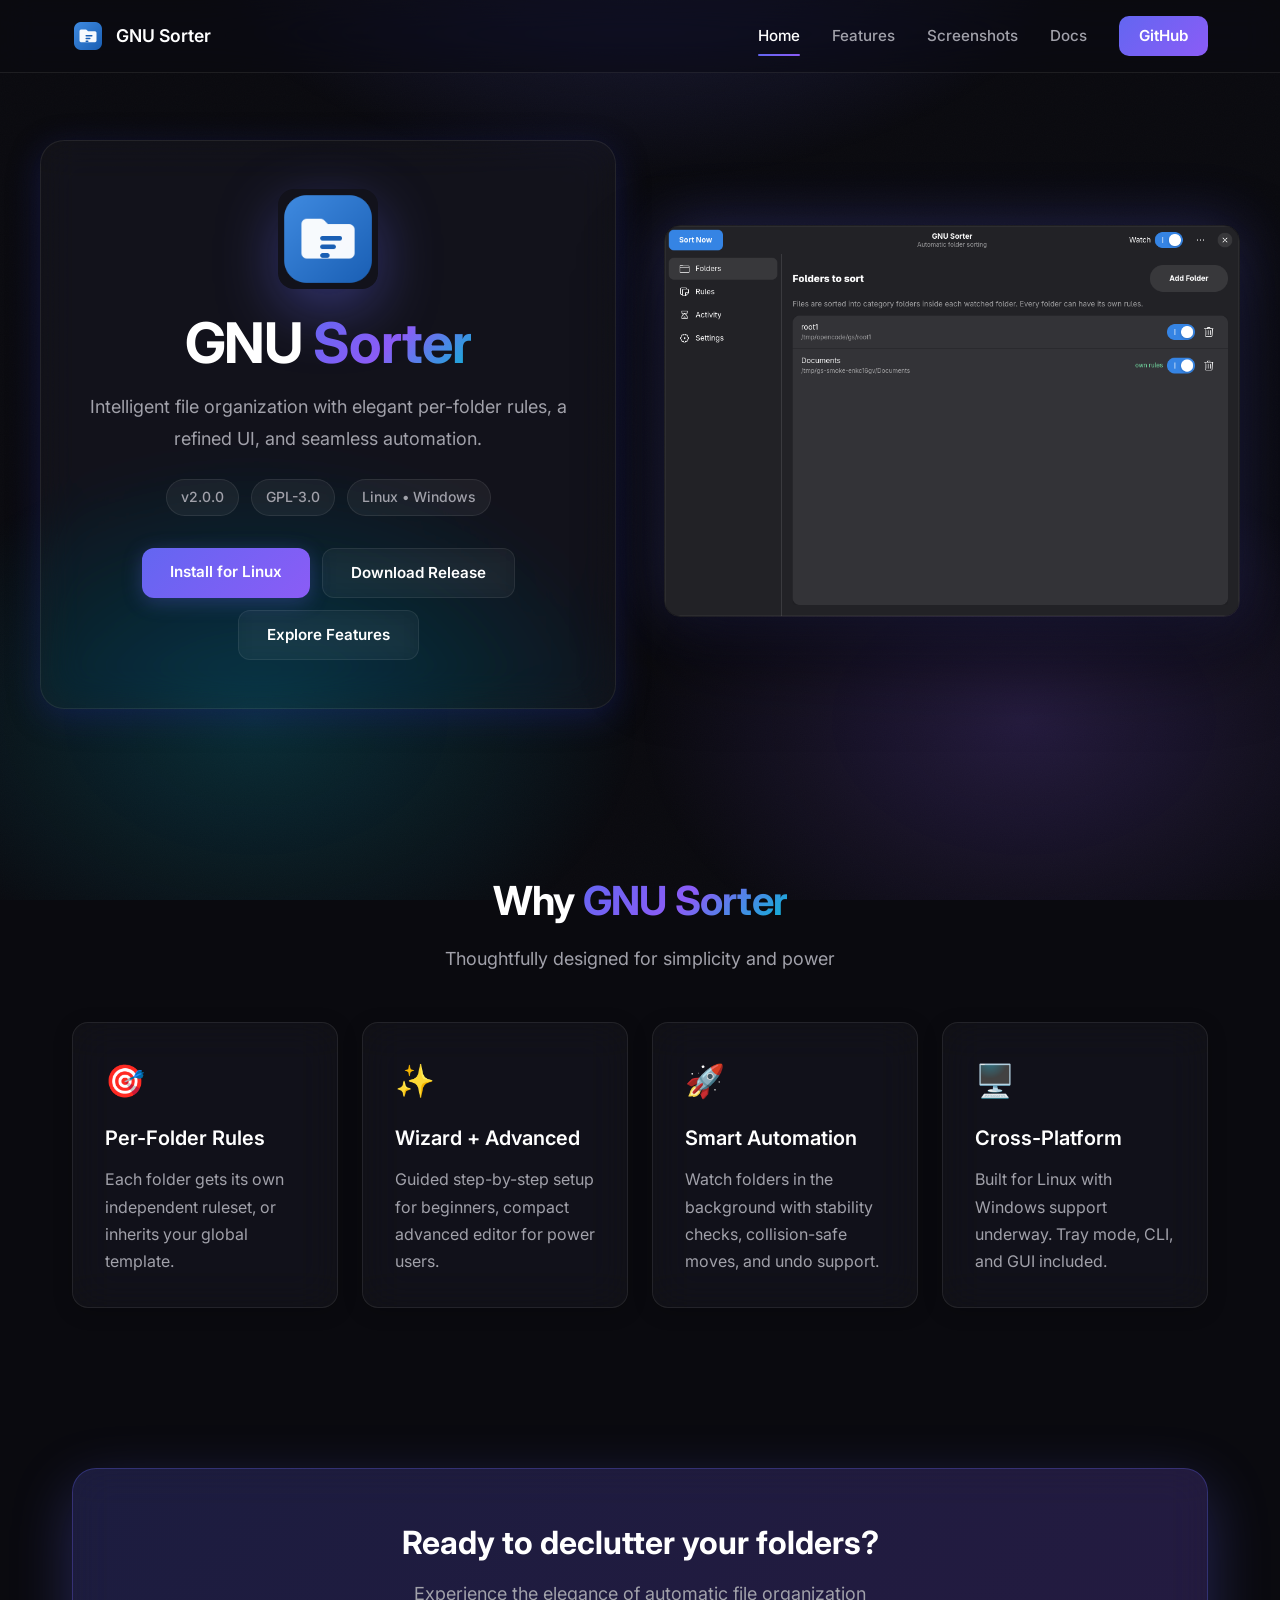
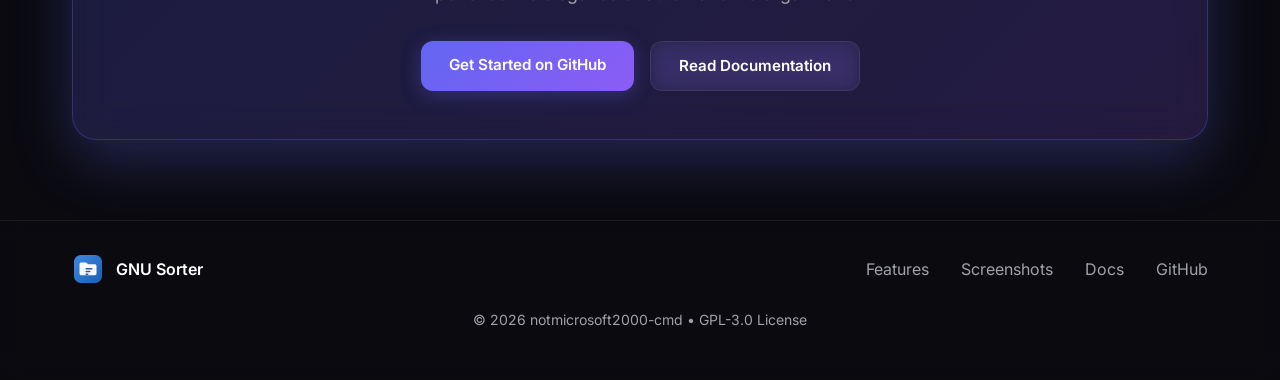
==== docs/index.html @ 7bf24e72 "Website: liquid glass multi-page redesign" ====
<!DOCTYPE html>
<html lang="en">
<head>
    <meta charset="UTF-8">
    <meta name="viewport" content="width=device-width, initial-scale=1.0">
    <title>GNU Sorter - Smart File Organization</title>
    <meta name="description" content="Automatically sort any folder with per-folder rules, wizard + advanced editor, presets, and cross-platform support.">
    <meta property="og:title" content="GNU Sorter v2.0">
    <meta property="og:description" content="Smart, elegant file organization for Linux and Windows.">
    <meta property="og:image" content="https://notmicrosoft2000-cmd.github.io/gnu-sorter/icon.png">
    <meta property="og:url" content="https://notmicrosoft2000-cmd.github.io/gnu-sorter/">
    <link rel="icon" href="favicon.ico">
    <link rel="preconnect" href="https://fonts.googleapis.com">
    <link rel="preconnect" href="https://fonts.gstatic.com" crossorigin>
    <link href="https://fonts.googleapis.com/css2?family=Inter:wght@300;400;500;600;700&display=swap" rel="stylesheet">
    <link rel="stylesheet" href="style.css">
</head>
<body>
    <div class="bg-gradient"></div>
    <div class="bg-noise"></div>
    
    <nav class="nav">
        <div class="nav-container">
            <a href="index.html" class="nav-logo">
                <img src="icon.png" alt="GNU Sorter" class="nav-logo-img">
                <span class="nav-logo-text">GNU Sorter</span>
            </a>
            <div class="nav-links">
                <a href="index.html" class="nav-link active">Home</a>
                <a href="features.html" class="nav-link">Features</a>
                <a href="screenshots.html" class="nav-link">Screenshots</a>
                <a href="docs.html" class="nav-link">Docs</a>
                <a href="https://github.com/notmicrosoft2000-cmd/gnu-sorter" class="nav-link nav-cta">GitHub</a>
            </div>
        </div>
    </nav>

    <header class="hero">
        <div class="hero-container">
            <div class="hero-glass">
                <img src="icon.png" alt="GNU Sorter Logo" class="hero-logo">
                <h1 class="hero-title">GNU <span class="gradient-text">Sorter</span></h1>
                <p class="hero-subtitle">Intelligent file organization with elegant per-folder rules, a refined UI, and seamless automation.</p>
                <div class="hero-badges">
                    <span class="badge">v2.0.0</span>
                    <span class="badge">GPL-3.0</span>
                    <span class="badge">Linux • Windows</span>
                </div>
                <div class="hero-cta">
                    <a href="https://github.com/notmicrosoft2000-cmd/gnu-sorter#installation-user-local" class="btn btn-primary">Install for Linux</a>
                    <a href="https://github.com/notmicrosoft2000-cmd/gnu-sorter/releases/tag/v2.0.0" class="btn btn-ghost">Download Release</a>
                    <a href="features.html" class="btn btn-ghost">Explore Features</a>
                </div>
            </div>
            <div class="hero-showcase">
                <img src="images/1-folders.png" alt="GNU Sorter Interface" class="showcase-img">
            </div>
        </div>
    </header>

    <section class="features-preview">
        <div class="container">
            <h2 class="section-title">Why <span class="gradient-text">GNU Sorter</span></h2>
            <p class="section-subtitle">Thoughtfully designed for simplicity and power</p>
            <div class="features-grid">
                <div class="feature-card glass-card">
                    <div class="feature-icon">🎯</div>
                    <h3>Per-Folder Rules</h3>
                    <p>Each folder gets its own independent ruleset, or inherits your global template.</p>
                </div>
                <div class="feature-card glass-card">
                    <div class="feature-icon">✨</div>
                    <h3>Wizard + Advanced</h3>
                    <p>Guided step-by-step setup for beginners, compact advanced editor for power users.</p>
                </div>
                <div class="feature-card glass-card">
                    <div class="feature-icon">🚀</div>
                    <h3>Smart Automation</h3>
                    <p>Watch folders in the background with stability checks, collision-safe moves, and undo support.</p>
                </div>
                <div class="feature-card glass-card">
                    <div class="feature-icon">🖥️</div>
                    <h3>Cross-Platform</h3>
                    <p>Built for Linux with Windows support underway. Tray mode, CLI, and GUI included.</p>
                </div>
            </div>
        </div>
    </section>

    <section class="cta-section">
        <div class="container">
            <div class="cta-glass">
                <h2>Ready to declutter your folders?</h2>
                <p>Experience the elegance of automatic file organization</p>
                <div class="cta-buttons">
                    <a href="https://github.com/notmicrosoft2000-cmd/gnu-sorter" class="btn btn-primary">Get Started on GitHub</a>
                    <a href="docs.html" class="btn btn-ghost">Read Documentation</a>
                </div>
            </div>
        </div>
    </section>

    <footer class="footer">
        <div class="container">
            <div class="footer-content">
                <div class="footer-brand">
                    <img src="icon.png" alt="GNU Sorter" class="footer-logo">
                    <span>GNU Sorter</span>
                </div>
                <div class="footer-links">
                    <a href="features.html">Features</a>
                    <a href="screenshots.html">Screenshots</a>
                    <a href="docs.html">Docs</a>
                    <a href="https://github.com/notmicrosoft2000-cmd/gnu-sorter">GitHub</a>
                </div>
            </div>
            <div class="footer-bottom">
                <p>© 2026 notmicrosoft2000-cmd • GPL-3.0 License</p>
            </div>
        </div>
    </footer>

    <script src="script.js"></script>
</body>
</html>
---- docs/style.css ----
* {
    margin: 0;
    padding: 0;
    box-sizing: border-box;
}

:root {
    --bg-primary: #0a0a0f;
    --bg-secondary: #111116;
    --glass-bg: rgba(255, 255, 255, 0.03);
    --glass-border: rgba(255, 255, 255, 0.08);
    --glass-shadow: 0 8px 32px 0 rgba(31, 38, 135, 0.37);
    --text-primary: #ffffff;
    --text-secondary: #a1a1aa;
    --accent-primary: #6366f1;
    --accent-secondary: #8b5cf6;
    --accent-tertiary: #06b6d4;
}

html {
    scroll-behavior: smooth;
}

body {
    font-family: 'Inter', -apple-system, BlinkMacSystemFont, 'Segoe UI', 'Roboto', 'Oxygen',
        'Ubuntu', 'Cantarell', 'Fira Sans', 'Droid Sans', 'Helvetica Neue',
        sans-serif;
    background: var(--bg-primary);
    color: var(--text-primary);
    line-height: 1.6;
    overflow-x: hidden;
    position: relative;
    min-height: 100vh;
}

.bg-gradient {
    position: fixed;
    top: 0;
    left: 0;
    width: 100%;
    height: 100%;
    background: radial-gradient(ellipse 80% 80% at 50% -20%, rgba(99, 102, 241, 0.3) 0%, transparent 50%),
                radial-gradient(ellipse 60% 60% at 80% 80%, rgba(139, 92, 246, 0.2) 0%, transparent 50%),
                radial-gradient(ellipse 60% 60% at 20% 80%, rgba(6, 182, 212, 0.2) 0%, transparent 50%);
    pointer-events: none;
    z-index: 0;
}

.bg-noise {
    position: fixed;
    top: 0;
    left: 0;
    width: 100%;
    height: 100%;
    background-image: url("data:image/svg+xml,%3Csvg xmlns='http://www.w3.org/2000/svg' width='100' height='100'%3E%3Cfilter id='noise'%3E%3CfeTurbulence type='fractalNoise' baseFrequency='0.9' numOctaves='4'/%3E%3C/filter%3E%3Crect width='100' height='100' filter='url(%23noise)' opacity='0.02'/%3E%3C/svg%3E");
    pointer-events: none;
    z-index: 1;
}

.nav {
    position: fixed;
    top: 0;
    width: 100%;
    z-index: 100;
    backdrop-filter: blur(20px) saturate(180%);
    -webkit-backdrop-filter: blur(20px) saturate(180%);
    background: rgba(10, 10, 15, 0.6);
    border-bottom: 1px solid var(--glass-border);
    transition: all 0.3s ease;
}

.nav.scrolled {
    background: rgba(10, 10, 15, 0.8);
    box-shadow: 0 4px 20px rgba(0, 0, 0, 0.3);
}

.nav-container {
    max-width: 1200px;
    margin: 0 auto;
    padding: 1rem 2rem;
    display: flex;
    justify-content: space-between;
    align-items: center;
}

.nav-logo {
    display: flex;
    align-items: center;
    gap: 0.75rem;
    text-decoration: none;
    color: var(--text-primary);
    font-weight: 600;
    font-size: 1.1rem;
    transition: all 0.3s ease;
}

.nav-logo:hover {
    transform: scale(1.05);
}

.nav-logo-img {
    width: 32px;
    height: 32px;
    border-radius: 8px;
}

.nav-links {
    display: flex;
    gap: 2rem;
    align-items: center;
}

.nav-link {
    color: var(--text-secondary);
    text-decoration: none;
    font-weight: 500;
    font-size: 0.95rem;
    transition: all 0.3s ease;
    position: relative;
}

.nav-link:hover {
    color: var(--text-primary);
}

.nav-link.active {
    color: var(--text-primary);
}

.nav-link.active::after {
    content: '';
    position: absolute;
    bottom: -8px;
    left: 0;
    width: 100%;
    height: 2px;
    background: linear-gradient(90deg, var(--accent-primary), var(--accent-secondary));
    border-radius: 2px;
}

.nav-cta {
    background: linear-gradient(135deg, var(--accent-primary), var(--accent-secondary));
    color: white !important;
    padding: 0.5rem 1.25rem;
    border-radius: 10px;
    font-weight: 600;
}

.nav-cta::after {
    display: none;
}

.hero {
    padding: 140px 2rem 80px;
    position: relative;
    z-index: 2;
}

.hero-container {
    max-width: 1200px;
    margin: 0 auto;
    display: grid;
    grid-template-columns: 1fr 1fr;
    gap: 3rem;
    align-items: center;
}

.hero-glass {
    backdrop-filter: blur(20px) saturate(180%);
    -webkit-backdrop-filter: blur(20px) saturate(180%);
    background: var(--glass-bg);
    border: 1px solid var(--glass-border);
    border-radius: 24px;
    padding: 3rem;
    box-shadow: var(--glass-shadow);
    text-align: center;
}

.hero-logo {
    width: 100px;
    height: 100px;
    margin: 0 auto 1.5rem;
    display: block;
    border-radius: 16px;
    box-shadow: 0 20px 60px rgba(99, 102, 241, 0.4);
}

.hero-title {
    font-size: 3.5rem;
    font-weight: 700;
    margin-bottom: 1rem;
    letter-spacing: -0.02em;
    line-height: 1.1;
}

.gradient-text {
    background: linear-gradient(135deg, var(--accent-primary), var(--accent-secondary), var(--accent-tertiary));
    -webkit-background-clip: text;
    -webkit-text-fill-color: transparent;
    background-clip: text;
}

.hero-subtitle {
    font-size: 1.125rem;
    color: var(--text-secondary);
    margin-bottom: 1.5rem;
    line-height: 1.8;
}

.hero-badges {
    display: flex;
    gap: 0.75rem;
    justify-content: center;
    flex-wrap: wrap;
    margin-bottom: 2rem;
}

.badge {
    background: rgba(255, 255, 255, 0.05);
    border: 1px solid var(--glass-border);
    color: var(--text-secondary);
    padding: 0.375rem 0.875rem;
    border-radius: 999px;
    font-size: 0.875rem;
    font-weight: 500;
}

.hero-cta {
    display: flex;
    gap: 0.75rem;
    justify-content: center;
    flex-wrap: wrap;
}

.btn {
    padding: 0.75rem 1.75rem;
    border-radius: 12px;
    text-decoration: none;
    font-weight: 600;
    font-size: 0.95rem;
    transition: all 0.3s ease;
    border: none;
    cursor: pointer;
    display: inline-block;
}

.btn-primary {
    background: linear-gradient(135deg, var(--accent-primary), var(--accent-secondary));
    color: white;
    box-shadow: 0 4px 20px rgba(99, 102, 241, 0.3);
}

.btn-primary:hover {
    transform: translateY(-2px);
    box-shadow: 0 6px 30px rgba(99, 102, 241, 0.4);
}

.btn-ghost {
    background: rgba(255, 255, 255, 0.03);
    color: var(--text-primary);
    border: 1px solid var(--glass-border);
    backdrop-filter: blur(10px);
}

.btn-ghost:hover {
    background: rgba(255, 255, 255, 0.05);
    transform: translateY(-2px);
}

.hero-showcase {
    position: relative;
}

.showcase-img {
    width: 100%;
    border-radius: 16px;
    box-shadow: 0 40px 80px rgba(0, 0, 0, 0.5),
                0 0 60px rgba(99, 102, 241, 0.3);
    border: 1px solid var(--glass-border);
}

.container {
    max-width: 1200px;
    margin: 0 auto;
    padding: 0 2rem;
}

.features-preview {
    padding: 80px 0;
    position: relative;
    z-index: 2;
}

.section-title {
    font-size: 2.5rem;
    font-weight: 700;
    text-align: center;
    margin-bottom: 0.75rem;
    letter-spacing: -0.02em;
}

.section-subtitle {
    font-size: 1.125rem;
    color: var(--text-secondary);
    text-align: center;
    margin-bottom: 3rem;
}

.features-grid {
    display: grid;
    grid-template-columns: repeat(auto-fit, minmax(250px, 1fr));
    gap: 1.5rem;
}

.glass-card {
    backdrop-filter: blur(20px) saturate(180%);
    -webkit-backdrop-filter: blur(20px) saturate(180%);
    background: var(--glass-bg);
    border: 1px solid var(--glass-border);
    border-radius: 16px;
    padding: 2rem;
    transition: all 0.3s ease;
    box-shadow: 0 4px 20px rgba(0, 0, 0, 0.2);
}

.glass-card:hover {
    transform: translateY(-4px);
    box-shadow: 0 8px 40px rgba(0, 0, 0, 0.3),
                0 0 30px rgba(99, 102, 241, 0.2);
    border-color: rgba(255, 255, 255, 0.15);
}

.feature-icon {
    font-size: 2rem;
    margin-bottom: 1rem;
}

.feature-card h3 {
    font-size: 1.25rem;
    font-weight: 600;
    margin-bottom: 0.75rem;
}

.feature-card p {
    color: var(--text-secondary);
    line-height: 1.7;
}

.cta-section {
    padding: 80px 0;
    position: relative;
    z-index: 2;
}

.cta-glass {
    backdrop-filter: blur(20px) saturate(180%);
    -webkit-backdrop-filter: blur(20px) saturate(180%);
    background: linear-gradient(135deg, rgba(99, 102, 241, 0.2), rgba(139, 92, 246, 0.2));
    border: 1px solid rgba(99, 102, 241, 0.3);
    border-radius: 24px;
    padding: 3rem;
    text-align: center;
    box-shadow: 0 20px 60px rgba(99, 102, 241, 0.3);
}

.cta-glass h2 {
    font-size: 2rem;
    font-weight: 700;
    margin-bottom: 0.75rem;
}

.cta-glass p {
    color: var(--text-secondary);
    font-size: 1.125rem;
    margin-bottom: 2rem;
}

.cta-buttons {
    display: flex;
    gap: 1rem;
    justify-content: center;
    flex-wrap: wrap;
}

.footer {
    padding: 2rem 0 3rem;
    border-top: 1px solid var(--glass-border);
    position: relative;
    z-index: 2;
    backdrop-filter: blur(10px);
}

.footer-content {
    display: flex;
    justify-content: space-between;
    align-items: center;
    margin-bottom: 1.5rem;
    flex-wrap: wrap;
    gap: 1rem;
}

.footer-brand {
    display: flex;
    align-items: center;
    gap: 0.75rem;
    font-weight: 600;
}

.footer-logo {
    width: 32px;
    height: 32px;
    border-radius: 8px;
}

.footer-links {
    display: flex;
    gap: 2rem;
    flex-wrap: wrap;
}

.footer-links a {
    color: var(--text-secondary);
    text-decoration: none;
    transition: all 0.3s ease;
}

.footer-links a:hover {
    color: var(--text-primary);
}

.footer-bottom {
    text-align: center;
    color: var(--text-secondary);
    font-size: 0.875rem;
}

@media (max-width: 968px) {
    .hero-container {
        grid-template-columns: 1fr;
        gap: 2rem;
    }
    
    .nav-links {
        gap: 1rem;
    }
}

@media (max-width: 640px) {
    .nav-container {
        padding: 0.75rem 1rem;
    }
    
    .nav-links {
        gap: 0.75rem;
        font-size: 0.875rem;
    }
    
    .hero {
        padding: 120px 1rem 60px;
    }
    
    .hero-glass {
        padding: 2rem;
    }
    
    .hero-title {
        font-size: 2.5rem;
    }
    
    .container {
        padding: 0 1rem;
    }
    
    .features-grid {
        grid-template-columns: 1fr;
    }
    
    .footer-content {
        flex-direction: column;
        text-align: center;
    }
}
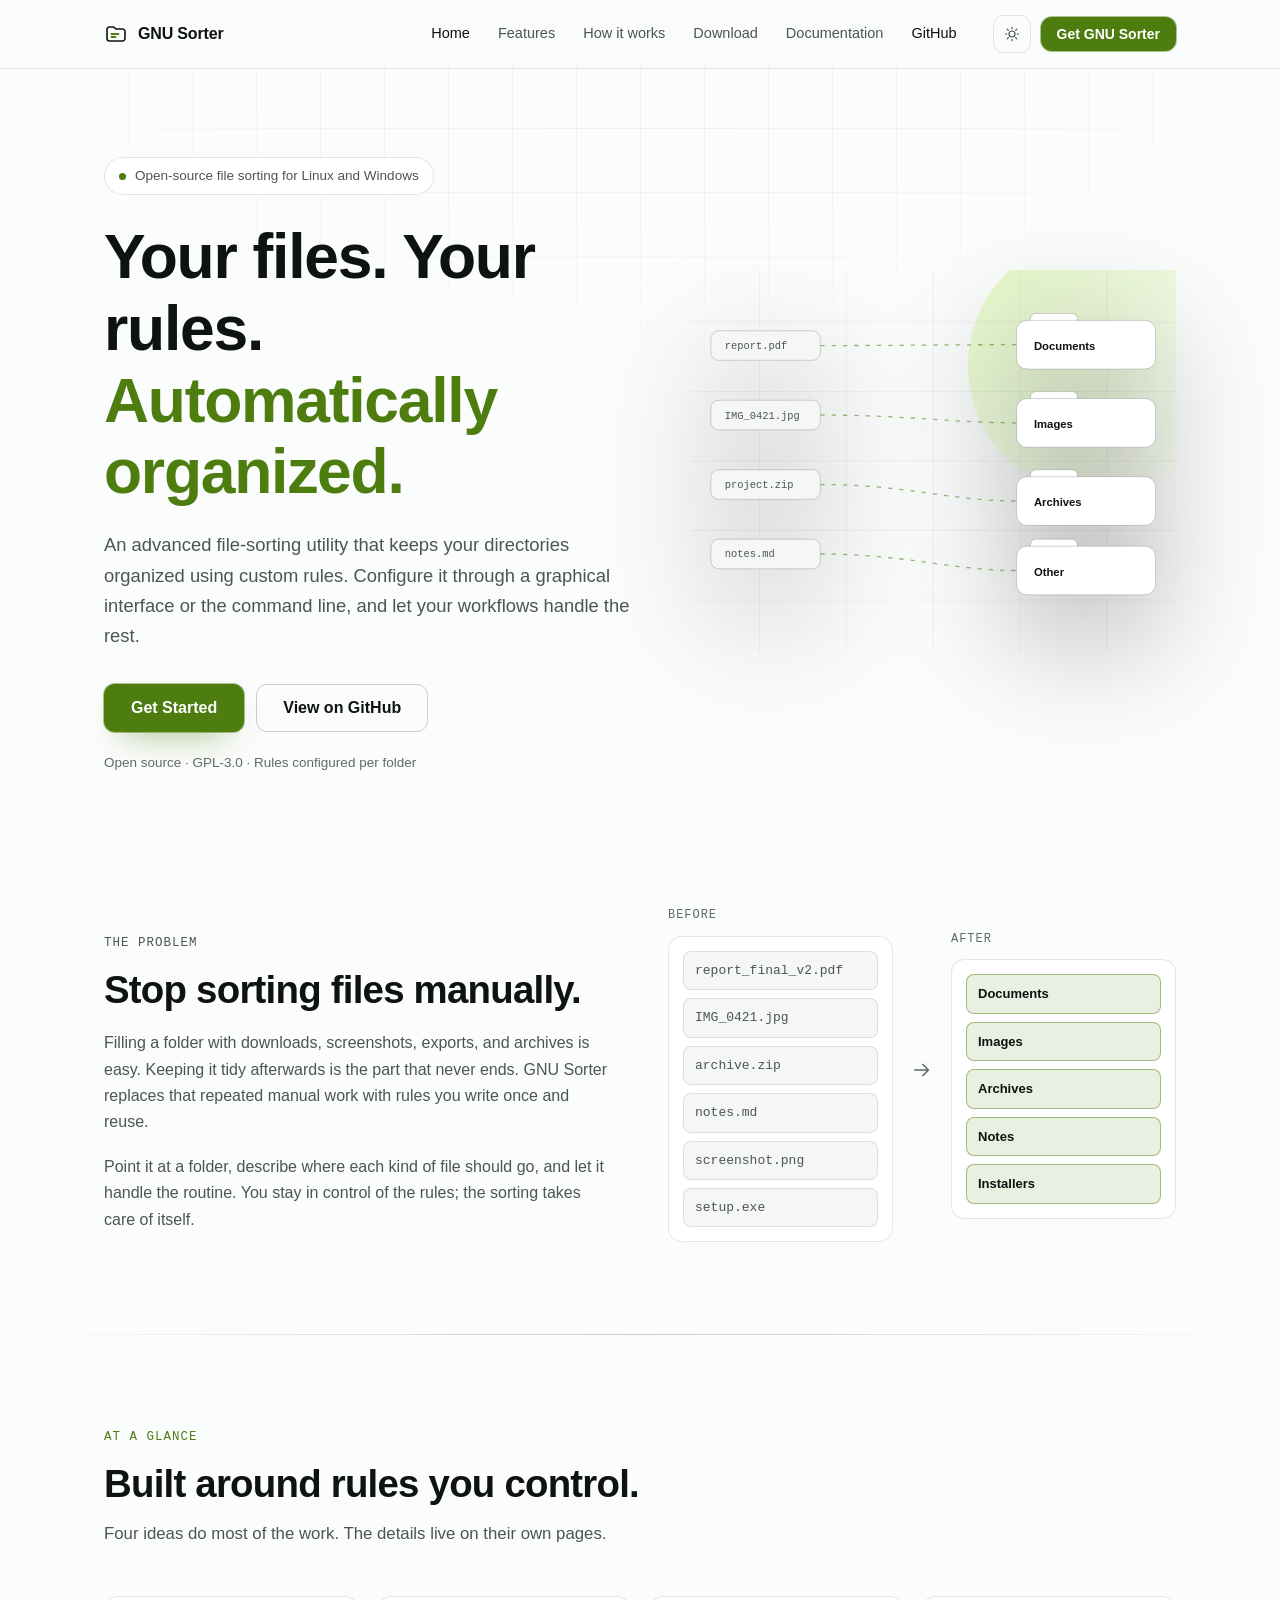
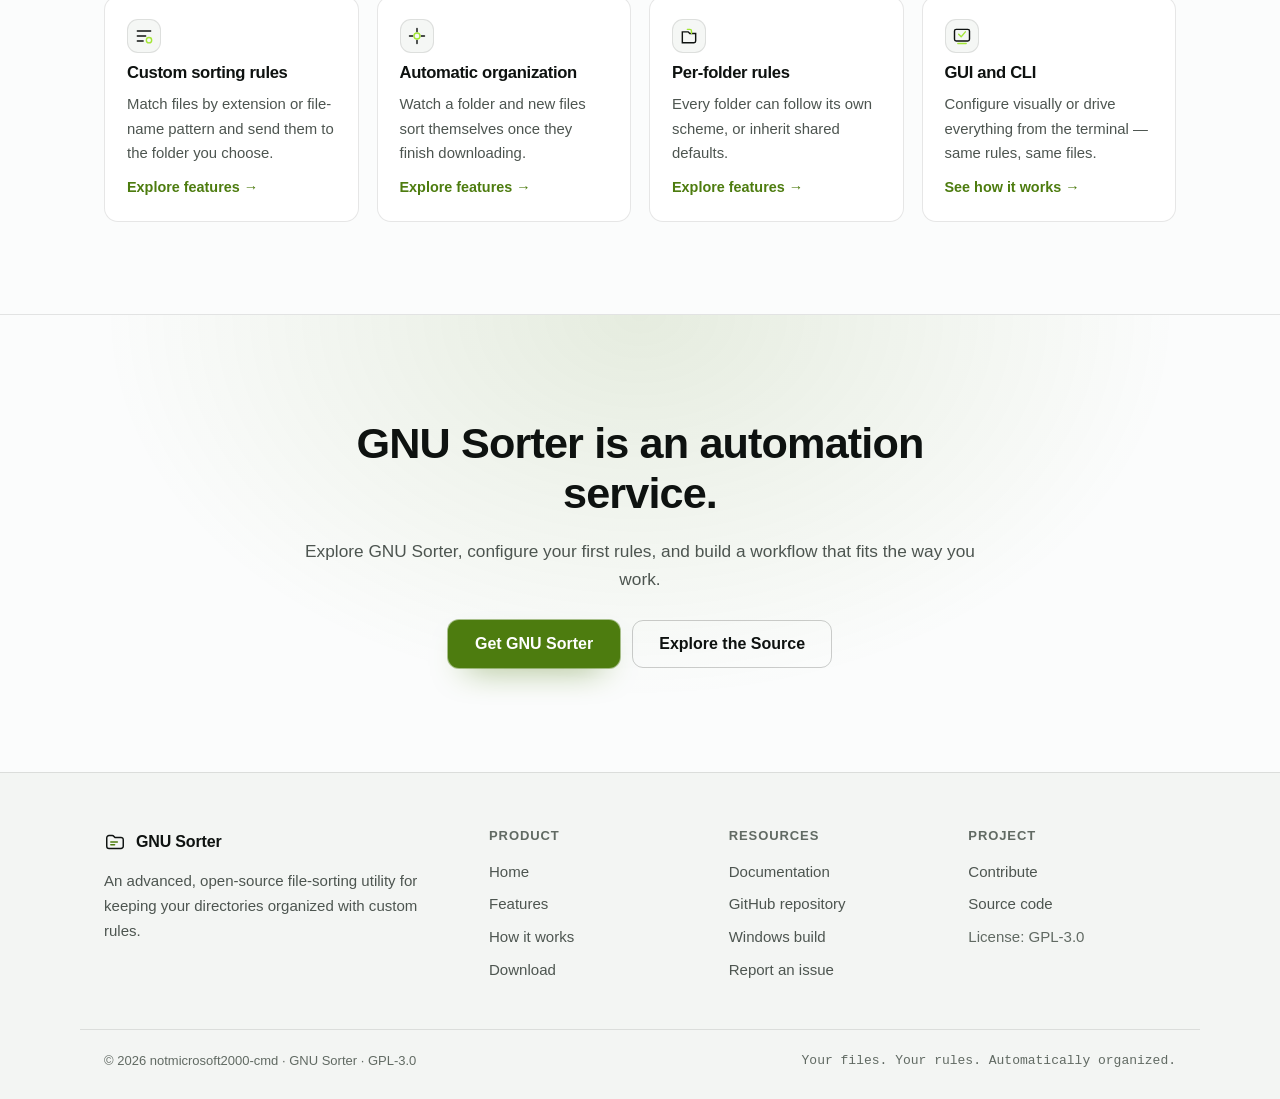
==== commit 4ffa3dbd: "Website: multi-page layout (Home/Features/How it works/Download/Docs) + one-line Linux installer - N" ====
--- a/docs/index.html
+++ b/docs/index.html
@@ -1,125 +1,300 @@
 <!DOCTYPE html>
-<html lang="en">
+<html lang="en" data-theme="dark">
 <head>
-    <meta charset="UTF-8">
-    <meta name="viewport" content="width=device-width, initial-scale=1.0">
-    <title>GNU Sorter - Smart File Organization</title>
-    <meta name="description" content="Automatically sort any folder with per-folder rules, wizard + advanced editor, presets, and cross-platform support.">
-    <meta property="og:title" content="GNU Sorter v2.0">
-    <meta property="og:description" content="Smart, elegant file organization for Linux and Windows.">
-    <meta property="og:image" content="https://notmicrosoft2000-cmd.github.io/gnu-sorter/icon.png">
-    <meta property="og:url" content="https://notmicrosoft2000-cmd.github.io/gnu-sorter/">
-    <link rel="icon" href="favicon.ico">
-    <link rel="preconnect" href="https://fonts.googleapis.com">
-    <link rel="preconnect" href="https://fonts.gstatic.com" crossorigin>
-    <link href="https://fonts.googleapis.com/css2?family=Inter:wght@300;400;500;600;700&display=swap" rel="stylesheet">
-    <link rel="stylesheet" href="style.css">
+  <meta charset="UTF-8">
+  <meta name="viewport" content="width=device-width, initial-scale=1.0">
+  <title>GNU Sorter — Your files. Your rules. Automatically organized.</title>
+  <meta name="description" content="GNU Sorter is an open-source file-sorting utility. Define custom rules to automatically organize files in your folders, from the GUI or the command line.">
+  <meta name="theme-color" content="#0a0b0d">
+  <meta property="og:type" content="website">
+  <meta property="og:title" content="GNU Sorter — Automatic file organization with custom rules">
+  <meta property="og:description" content="An open-source file-sorting utility. Configure rules through a graphical interface or the command line.">
+  <meta property="og:image" content="https://notmicrosoft2000-cmd.github.io/gnu-sorter/icon.png">
+  <meta property="og:url" content="https://notmicrosoft2000-cmd.github.io/gnu-sorter/">
+  <link rel="icon" href="favicon.ico">
+  <link rel="stylesheet" href="style.css">
+  <script>
+    // Apply the saved theme before paint to avoid a flash.
+    (function () {
+      try {
+        var stored = localStorage.getItem('gs-theme');
+        if (stored === 'light' || stored === 'dark') {
+          document.documentElement.setAttribute('data-theme', stored);
+        } else if (window.matchMedia('(prefers-color-scheme: light)').matches) {
+          document.documentElement.setAttribute('data-theme', 'light');
+        }
+      } catch (e) { /* ignore */ }
+    })();
+  </script>
 </head>
 <body>
-    <div class="bg-gradient"></div>
-    <div class="bg-noise"></div>
-    
-    <nav class="nav">
-        <div class="nav-container">
-            <a href="index.html" class="nav-logo">
-                <img src="icon.png" alt="GNU Sorter" class="nav-logo-img">
-                <span class="nav-logo-text">GNU Sorter</span>
-            </a>
-            <div class="nav-links">
-                <a href="index.html" class="nav-link active">Home</a>
-                <a href="features.html" class="nav-link">Features</a>
-                <a href="screenshots.html" class="nav-link">Screenshots</a>
-                <a href="docs.html" class="nav-link">Docs</a>
-                <a href="https://github.com/notmicrosoft2000-cmd/gnu-sorter" class="nav-link nav-cta">GitHub</a>
-            </div>
-        </div>
-    </nav>
-
-    <header class="hero">
-        <div class="hero-container">
-            <div class="hero-glass">
-                <img src="icon.png" alt="GNU Sorter Logo" class="hero-logo">
-                <h1 class="hero-title">GNU <span class="gradient-text">Sorter</span></h1>
-                <p class="hero-subtitle">Intelligent file organization with elegant per-folder rules, a refined UI, and seamless automation.</p>
-                <div class="hero-badges">
-                    <span class="badge">v2.0.0</span>
-                    <span class="badge">GPL-3.0</span>
-                    <span class="badge">Linux • Windows</span>
-                </div>
-                <div class="hero-cta">
-                    <a href="https://github.com/notmicrosoft2000-cmd/gnu-sorter#installation-user-local" class="btn btn-primary">Install for Linux</a>
-                    <a href="https://github.com/notmicrosoft2000-cmd/gnu-sorter/releases/tag/v2.0.0" class="btn btn-ghost">Download Release</a>
-                    <a href="features.html" class="btn btn-ghost">Explore Features</a>
-                </div>
-            </div>
-            <div class="hero-showcase">
-                <img src="images/1-folders.png" alt="GNU Sorter Interface" class="showcase-img">
-            </div>
-        </div>
-    </header>
-
-    <section class="features-preview">
-        <div class="container">
-            <h2 class="section-title">Why <span class="gradient-text">GNU Sorter</span></h2>
-            <p class="section-subtitle">Thoughtfully designed for simplicity and power</p>
-            <div class="features-grid">
-                <div class="feature-card glass-card">
-                    <div class="feature-icon">🎯</div>
-                    <h3>Per-Folder Rules</h3>
-                    <p>Each folder gets its own independent ruleset, or inherits your global template.</p>
-                </div>
-                <div class="feature-card glass-card">
-                    <div class="feature-icon">✨</div>
-                    <h3>Wizard + Advanced</h3>
-                    <p>Guided step-by-step setup for beginners, compact advanced editor for power users.</p>
-                </div>
-                <div class="feature-card glass-card">
-                    <div class="feature-icon">🚀</div>
-                    <h3>Smart Automation</h3>
-                    <p>Watch folders in the background with stability checks, collision-safe moves, and undo support.</p>
-                </div>
-                <div class="feature-card glass-card">
-                    <div class="feature-icon">🖥️</div>
-                    <h3>Cross-Platform</h3>
-                    <p>Built for Linux with Windows support underway. Tray mode, CLI, and GUI included.</p>
-                </div>
-            </div>
-        </div>
+  <a class="skip-link" href="#main">Skip to content</a>
+
+  <header class="site-header">
+    <div class="header-inner">
+      <a class="brand" href="index.html" aria-label="GNU Sorter home">
+        <span class="brand-mark" aria-hidden="true">
+          <svg viewBox="0 0 24 24" width="24" height="24" fill="none">
+            <path d="M3 7.5A2.5 2.5 0 0 1 5.5 5h3.6a2 2 0 0 1 1.4.6L12 7h6.5A2.5 2.5 0 0 1 21 9.5v7A2.5 2.5 0 0 1 18.5 19h-13A2.5 2.5 0 0 1 3 16.5Z" stroke="currentColor" stroke-width="1.6"/>
+            <path d="M7.5 12h7M7.5 15h4" stroke="#a3e635" stroke-width="1.8" stroke-linecap="round"/>
+          </svg>
+        </span>
+        <span class="brand-text">GNU Sorter</span>
+      </a>
+
+      <nav class="primary-nav" id="primary-nav" aria-label="Primary">
+        <a href="index.html" aria-current="page">Home</a>
+        <a href="features.html">Features</a>
+        <a href="how-it-works.html">How it works</a>
+        <a href="download.html">Download</a>
+        <a href="docs.html">Documentation</a>
+        <a class="nav-external" href="https://github.com/notmicrosoft2000-cmd/gnu-sorter" target="_blank" rel="noopener">GitHub</a>
+      </nav>
+
+      <div class="header-actions">
+        <button class="icon-button theme-toggle" type="button" aria-label="Toggle color theme" aria-pressed="false">
+          <svg class="icon-moon" viewBox="0 0 24 24" width="18" height="18" fill="none" aria-hidden="true"><path d="M20 14.5A8 8 0 0 1 9.5 4a8 8 0 1 0 10.5 10.5Z" stroke="currentColor" stroke-width="1.6" stroke-linejoin="round"/></svg>
+          <svg class="icon-sun" viewBox="0 0 24 24" width="18" height="18" fill="none" aria-hidden="true"><circle cx="12" cy="12" r="4" stroke="currentColor" stroke-width="1.6"/><path d="M12 3v2M12 19v2M3 12h2M19 12h2M5.6 5.6 7 7M17 17l1.4 1.4M18.4 5.6 17 7M7 17l-1.4 1.4" stroke="currentColor" stroke-width="1.6" stroke-linecap="round"/></svg>
+        </button>
+        <a class="btn btn-primary btn-sm" href="download.html">Get GNU Sorter</a>
+        <button class="icon-button menu-toggle" type="button" aria-label="Open navigation" aria-expanded="false" aria-controls="primary-nav">
+          <svg viewBox="0 0 24 24" width="20" height="20" fill="none" aria-hidden="true"><path d="M4 7h16M4 12h16M4 17h16" stroke="currentColor" stroke-width="1.8" stroke-linecap="round"/></svg>
+        </button>
+      </div>
+    </div>
+  </header>
+
+  <main id="main">
+    <!-- Hero -->
+    <section class="hero" id="top">
+      <div class="hero-copy">
+        <p class="eyebrow"><span class="pulse" aria-hidden="true"></span>Open-source file sorting for Linux and Windows</p>
+        <h1>Your files. Your rules.<br><span class="accent">Automatically organized.</span></h1>
+        <p class="lede">
+          An advanced file-sorting utility that keeps your directories organized using custom rules.
+          Configure it through a graphical interface or the command line, and let your workflows handle the rest.
+        </p>
+        <div class="hero-actions">
+          <a class="btn btn-primary btn-lg" href="download.html">Get Started</a>
+          <a class="btn btn-outline btn-lg" href="https://github.com/notmicrosoft2000-cmd/gnu-sorter" target="_blank" rel="noopener">View on GitHub</a>
+        </div>
+        <p class="hero-note">Open source &middot; GPL-3.0 &middot; Rules configured per folder</p>
+      </div>
+
+      <div class="hero-art">
+        <svg class="hero-illustration" viewBox="0 0 560 440" role="img" aria-labelledby="heroArtTitle">
+          <title id="heroArtTitle">Abstract file cards flowing along lines into labeled folders named Documents, Images, Archives, and Other</title>
+          <defs>
+            <linearGradient id="glow" x1="0" y1="0" x2="1" y2="1">
+              <stop offset="0" stop-color="#a3e635" stop-opacity="0.28"/>
+              <stop offset="1" stop-color="#a3e635" stop-opacity="0"/>
+            </linearGradient>
+          </defs>
+
+          <g class="art-grid" aria-hidden="true">
+            <path d="M0 60H560M0 140H560M0 220H560M0 300H560M0 380H560"/>
+            <path d="M80 0V440M180 0V440M280 0V440M380 0V440M480 0V440"/>
+          </g>
+          <circle cx="470" cy="110" r="150" fill="url(#glow)"/>
+
+          <g class="art-flows" aria-hidden="true">
+            <path class="flow" d="M150 87 C 250 87, 286 86, 376 86"/>
+            <path class="flow" d="M150 167 C 250 167, 300 176, 376 176"/>
+            <path class="flow" d="M150 247 C 250 247, 300 266, 376 266"/>
+            <path class="flow" d="M150 327 C 250 327, 300 346, 376 346"/>
+          </g>
+
+          <g class="art-files" aria-hidden="true">
+            <g class="file"><rect x="24" y="70" width="126" height="34" rx="9"/><text x="40" y="91">report.pdf</text></g>
+            <g class="file"><rect x="24" y="150" width="126" height="34" rx="9"/><text x="40" y="171">IMG_0421.jpg</text></g>
+            <g class="file"><rect x="24" y="230" width="126" height="34" rx="9"/><text x="40" y="251">project.zip</text></g>
+            <g class="file"><rect x="24" y="310" width="126" height="34" rx="9"/><text x="40" y="331">notes.md</text></g>
+          </g>
+
+          <g class="art-folders" aria-hidden="true">
+            <g class="folder">
+              <rect class="folder-tab" x="392" y="50" width="54" height="16" rx="6"/>
+              <rect class="folder-body" x="376" y="58" width="160" height="56" rx="12"/>
+              <text x="396" y="92">Documents</text>
+            </g>
+            <g class="folder">
+              <rect class="folder-tab" x="392" y="140" width="54" height="16" rx="6"/>
+              <rect class="folder-body" x="376" y="148" width="160" height="56" rx="12"/>
+              <text x="396" y="182">Images</text>
+            </g>
+            <g class="folder">
+              <rect class="folder-tab" x="392" y="230" width="54" height="16" rx="6"/>
+              <rect class="folder-body" x="376" y="238" width="160" height="56" rx="12"/>
+              <text x="396" y="272">Archives</text>
+            </g>
+            <g class="folder">
+              <rect class="folder-tab" x="392" y="310" width="54" height="16" rx="6"/>
+              <rect class="folder-body" x="376" y="318" width="160" height="56" rx="12"/>
+              <text x="396" y="352">Other</text>
+            </g>
+          </g>
+        </svg>
+      </div>
     </section>
 
-    <section class="cta-section">
-        <div class="container">
-            <div class="cta-glass">
-                <h2>Ready to declutter your folders?</h2>
-                <p>Experience the elegance of automatic file organization</p>
-                <div class="cta-buttons">
-                    <a href="https://github.com/notmicrosoft2000-cmd/gnu-sorter" class="btn btn-primary">Get Started on GitHub</a>
-                    <a href="docs.html" class="btn btn-ghost">Read Documentation</a>
-                </div>
-            </div>
-        </div>
+    <!-- Problem and solution -->
+    <section class="section" id="problem">
+      <div class="container split">
+        <div class="split-copy">
+          <p class="kicker">The problem</p>
+          <h2>Stop sorting files manually.</h2>
+          <p>
+            Filling a folder with downloads, screenshots, exports, and archives is easy. Keeping it tidy
+            afterwards is the part that never ends. GNU Sorter replaces that repeated manual work with
+            rules you write once and reuse.
+          </p>
+          <p>
+            Point it at a folder, describe where each kind of file should go, and let it handle the
+            routine. You stay in control of the rules; the sorting takes care of itself.
+          </p>
+        </div>
+
+        <div class="split-figure" aria-hidden="true">
+          <div class="compare">
+            <div class="compare-col">
+              <p class="compare-label">Before</p>
+              <div class="stack messy">
+                <span>report_final_v2.pdf</span>
+                <span>IMG_0421.jpg</span>
+                <span>archive.zip</span>
+                <span>notes.md</span>
+                <span>screenshot.png</span>
+                <span>setup.exe</span>
+              </div>
+            </div>
+            <div class="compare-arrow">
+              <svg viewBox="0 0 24 24" width="22" height="22" fill="none"><path d="M4 12h15M13 6l6 6-6 6" stroke="currentColor" stroke-width="1.8" stroke-linecap="round" stroke-linejoin="round"/></svg>
+            </div>
+            <div class="compare-col">
+              <p class="compare-label">After</p>
+              <div class="stack tidy">
+                <span class="chip">Documents</span>
+                <span class="chip">Images</span>
+                <span class="chip">Archives</span>
+                <span class="chip">Notes</span>
+                <span class="chip">Installers</span>
+              </div>
+            </div>
+          </div>
+        </div>
+      </div>
     </section>
 
-    <footer class="footer">
-        <div class="container">
-            <div class="footer-content">
-                <div class="footer-brand">
-                    <img src="icon.png" alt="GNU Sorter" class="footer-logo">
-                    <span>GNU Sorter</span>
-                </div>
-                <div class="footer-links">
-                    <a href="features.html">Features</a>
-                    <a href="screenshots.html">Screenshots</a>
-                    <a href="docs.html">Docs</a>
-                    <a href="https://github.com/notmicrosoft2000-cmd/gnu-sorter">GitHub</a>
-                </div>
-            </div>
-            <div class="footer-bottom">
-                <p>© 2026 notmicrosoft2000-cmd • GPL-3.0 License</p>
-            </div>
-        </div>
-    </footer>
-
-    <script src="script.js"></script>
+    <div class="rule" role="presentation"></div>
+
+    <!-- At a glance -->
+    <section class="section" id="highlights">
+      <div class="container">
+        <div class="section-head">
+          <p class="kicker">At a glance</p>
+          <h2>Built around rules you control.</h2>
+          <p class="section-sub">Four ideas do most of the work. The details live on their own pages.</p>
+        </div>
+
+        <div class="highlights">
+          <article class="highlight">
+            <div class="card-icon" aria-hidden="true">
+              <svg viewBox="0 0 24 24" width="20" height="20" fill="none"><path d="M4 6h16M4 12h10M4 18h7" stroke="currentColor" stroke-width="1.7" stroke-linecap="round"/><circle cx="18" cy="17" r="3.2" stroke="#a3e635" stroke-width="1.7"/></svg>
+            </div>
+            <h3>Custom sorting rules</h3>
+            <p>Match files by extension or file-name pattern and send them to the folder you choose.</p>
+            <a href="features.html">Explore features →</a>
+          </article>
+
+          <article class="highlight">
+            <div class="card-icon" aria-hidden="true">
+              <svg viewBox="0 0 24 24" width="20" height="20" fill="none"><path d="M12 3v4M12 17v4M3 12h4M17 12h4" stroke="currentColor" stroke-width="1.7" stroke-linecap="round"/><circle cx="12" cy="12" r="3.6" stroke="#a3e635" stroke-width="1.7"/></svg>
+            </div>
+            <h3>Automatic organization</h3>
+            <p>Watch a folder and new files sort themselves once they finish downloading.</p>
+            <a href="features.html">Explore features →</a>
+          </article>
+
+          <article class="highlight">
+            <div class="card-icon" aria-hidden="true">
+              <svg viewBox="0 0 24 24" width="20" height="20" fill="none"><path d="M4 7h7l2 2h7v9a2 2 0 0 1-2 2H4Z" stroke="currentColor" stroke-width="1.7"/><path d="M15 9V6a2 2 0 0 0-2-2h-3" stroke="#a3e635" stroke-width="1.7" stroke-linecap="round"/></svg>
+            </div>
+            <h3>Per-folder rules</h3>
+            <p>Every folder can follow its own scheme, or inherit shared defaults.</p>
+            <a href="features.html">Explore features →</a>
+          </article>
+
+          <article class="highlight">
+            <div class="card-icon" aria-hidden="true">
+              <svg viewBox="0 0 24 24" width="20" height="20" fill="none"><rect x="3" y="4" width="18" height="14" rx="2" stroke="currentColor" stroke-width="1.7"/><path d="M7 21h10M8 10l3 3 5-6" stroke="#a3e635" stroke-width="1.7" stroke-linecap="round" stroke-linejoin="round"/></svg>
+            </div>
+            <h3>GUI and CLI</h3>
+            <p>Configure visually or drive everything from the terminal — same rules, same files.</p>
+            <a href="how-it-works.html">See how it works →</a>
+          </article>
+        </div>
+      </div>
+    </section>
+
+    <!-- Final call to action -->
+    <section class="cta-final">
+      <div class="container cta-inner">
+        <h2>GNU Sorter is an automation service.</h2>
+        <p>Explore GNU Sorter, configure your first rules, and build a workflow that fits the way you work.</p>
+        <div class="cta-actions">
+          <a class="btn btn-primary btn-lg" href="download.html">Get GNU Sorter</a>
+          <a class="btn btn-outline btn-lg" href="https://github.com/notmicrosoft2000-cmd/gnu-sorter" target="_blank" rel="noopener">Explore the Source</a>
+        </div>
+      </div>
+    </section>
+  </main>
+
+  <footer class="site-footer">
+    <h2 class="visually-hidden">Site footer</h2>
+    <div class="container footer-grid">
+      <div class="footer-brand">
+        <a class="brand" href="index.html" aria-label="GNU Sorter home">
+          <span class="brand-mark" aria-hidden="true">
+            <svg viewBox="0 0 24 24" width="22" height="22" fill="none">
+              <path d="M3 7.5A2.5 2.5 0 0 1 5.5 5h3.6a2 2 0 0 1 1.4.6L12 7h6.5A2.5 2.5 0 0 1 21 9.5v7A2.5 2.5 0 0 1 18.5 19h-13A2.5 2.5 0 0 1 3 16.5Z" stroke="currentColor" stroke-width="1.6"/>
+              <path d="M7.5 12h7M7.5 15h4" stroke="#a3e635" stroke-width="1.8" stroke-linecap="round"/>
+            </svg>
+          </span>
+          <span class="brand-text">GNU Sorter</span>
+        </a>
+        <p>An advanced, open-source file-sorting utility for keeping your directories organized with custom rules.</p>
+      </div>
+
+      <nav class="footer-col" aria-label="Product">
+        <h3>Product</h3>
+        <a href="index.html" aria-current="page">Home</a>
+        <a href="features.html">Features</a>
+        <a href="how-it-works.html">How it works</a>
+        <a href="download.html">Download</a>
+      </nav>
+
+      <nav class="footer-col" aria-label="Resources">
+        <h3>Resources</h3>
+        <a href="docs.html">Documentation</a>
+        <a href="https://github.com/notmicrosoft2000-cmd/gnu-sorter" target="_blank" rel="noopener">GitHub repository</a>
+        <a href="https://github.com/notmicrosoft2000-cmd/gnu-sorter-windows" target="_blank" rel="noopener">Windows build</a>
+        <a href="https://github.com/notmicrosoft2000-cmd/gnu-sorter/issues" target="_blank" rel="noopener">Report an issue</a>
+      </nav>
+
+      <nav class="footer-col" aria-label="Project">
+        <h3>Project</h3>
+        <a href="https://github.com/notmicrosoft2000-cmd/gnu-sorter" target="_blank" rel="noopener">Contribute</a>
+        <a href="https://github.com/notmicrosoft2000-cmd/gnu-sorter" target="_blank" rel="noopener">Source code</a>
+        <span class="muted">License: GPL-3.0</span>
+      </nav>
+    </div>
+
+    <div class="container footer-bottom">
+      <p>&copy; <span id="year">2026</span> notmicrosoft2000-cmd &middot; GNU Sorter &middot; GPL-3.0</p>
+      <p class="footer-tag">Your files. Your rules. Automatically organized.</p>
+    </div>
+  </footer>
+
+  <script src="script.js"></script>
 </body>
-</html>
+</html>
--- a/docs/style.css
+++ b/docs/style.css
@@ -1,482 +1,765 @@
-* {
-    margin: 0;
-    padding: 0;
-    box-sizing: border-box;
-}
+/* ============================================================
+   GNU Sorter — project website
+   ============================================================ */
 
 :root {
-    --bg-primary: #0a0a0f;
-    --bg-secondary: #111116;
-    --glass-bg: rgba(255, 255, 255, 0.03);
-    --glass-border: rgba(255, 255, 255, 0.08);
-    --glass-shadow: 0 8px 32px 0 rgba(31, 38, 135, 0.37);
-    --text-primary: #ffffff;
-    --text-secondary: #a1a1aa;
-    --accent-primary: #6366f1;
-    --accent-secondary: #8b5cf6;
-    --accent-tertiary: #06b6d4;
-}
+  --bg: #0a0b0d;
+  --bg-soft: #0e1013;
+  --surface: #121417;
+  --surface-2: #171a1e;
+  --surface-3: #1d2126;
+  --border: rgba(255, 255, 255, 0.09);
+  --border-strong: rgba(255, 255, 255, 0.16);
+  --text: #f1f3f4;
+  --text-dim: #a7aeb5;
+  --text-faint: #8a9199;
+  --accent: #a3e635;
+  --accent-strong: #bef264;
+  --accent-ink: #0b0d08;
+  --accent-soft: rgba(163, 230, 53, 0.12);
+  --accent-line: rgba(163, 230, 53, 0.34);
+  --header-bg: rgba(10, 11, 13, 0.72);
+  --radius-sm: 10px;
+  --radius: 14px;
+  --radius-lg: 22px;
+  --shadow: 0 24px 60px -30px rgba(0, 0, 0, 0.75);
+  --maxw: 1120px;
+  --font-sans: -apple-system, BlinkMacSystemFont, "Segoe UI", Inter, Roboto, Helvetica, Arial, sans-serif;
+  --font-mono: ui-monospace, SFMono-Regular, "SF Mono", Menlo, Consolas, "Liberation Mono", monospace;
+}
+
+html[data-theme="light"] {
+  --bg: #fbfcfc;
+  --bg-soft: #f3f5f3;
+  --surface: #ffffff;
+  --surface-2: #f5f7f5;
+  --surface-3: #ecefec;
+  --border: rgba(12, 15, 12, 0.1);
+  --border-strong: rgba(12, 15, 12, 0.2);
+  --text: #0e1210;
+  --text-dim: #4d5550;
+  --text-faint: #616a63;
+  --accent: #4d7c0f;
+  --accent-strong: #3f6a0b;
+  --accent-ink: #ffffff;
+  --accent-soft: rgba(77, 124, 15, 0.12);
+  --accent-line: rgba(77, 124, 15, 0.45);
+  --header-bg: rgba(251, 252, 252, 0.8);
+  --shadow: 0 20px 50px -32px rgba(20, 30, 15, 0.4);
+}
+
+*, *::before, *::after { box-sizing: border-box; }
 
 html {
-    scroll-behavior: smooth;
+  scroll-behavior: smooth;
+  scroll-padding-top: 88px;
+  -webkit-text-size-adjust: 100%;
 }
 
 body {
-    font-family: 'Inter', -apple-system, BlinkMacSystemFont, 'Segoe UI', 'Roboto', 'Oxygen',
-        'Ubuntu', 'Cantarell', 'Fira Sans', 'Droid Sans', 'Helvetica Neue',
-        sans-serif;
-    background: var(--bg-primary);
-    color: var(--text-primary);
-    line-height: 1.6;
-    overflow-x: hidden;
-    position: relative;
-    min-height: 100vh;
-}
-
-.bg-gradient {
-    position: fixed;
-    top: 0;
+  margin: 0;
+  background: var(--bg);
+  color: var(--text);
+  font-family: var(--font-sans);
+  font-size: 16px;
+  line-height: 1.65;
+  -webkit-font-smoothing: antialiased;
+  text-rendering: optimizeLegibility;
+  overflow-x: hidden;
+}
+
+body::before {
+  content: "";
+  position: fixed;
+  inset: 0;
+  z-index: -1;
+  pointer-events: none;
+  background-image:
+    linear-gradient(var(--border) 1px, transparent 1px),
+    linear-gradient(90deg, var(--border) 1px, transparent 1px);
+  background-size: 64px 64px;
+  -webkit-mask-image: radial-gradient(ellipse 80% 60% at 50% 0%, #000 20%, transparent 78%);
+  mask-image: radial-gradient(ellipse 80% 60% at 50% 0%, #000 20%, transparent 78%);
+  opacity: 0.5;
+}
+
+a { color: inherit; text-decoration: none; }
+img { max-width: 100%; display: block; }
+
+h1, h2, h3, h4 { line-height: 1.15; letter-spacing: -0.02em; margin: 0; }
+p { margin: 0; }
+
+::selection { background: var(--accent); color: var(--accent-ink); }
+
+:focus-visible {
+  outline: 2px solid var(--accent);
+  outline-offset: 3px;
+  border-radius: 4px;
+}
+
+.skip-link {
+  position: absolute;
+  left: 16px;
+  top: -60px;
+  z-index: 100;
+  background: var(--accent);
+  color: var(--accent-ink);
+  padding: 10px 16px;
+  border-radius: 8px;
+  font-weight: 600;
+  transition: top 0.15s ease;
+}
+.skip-link:focus { top: 16px; }
+
+.visually-hidden {
+  position: absolute;
+  width: 1px;
+  height: 1px;
+  margin: -1px;
+  padding: 0;
+  overflow: hidden;
+  clip: rect(0 0 0 0);
+  clip-path: inset(50%);
+  white-space: nowrap;
+  border: 0;
+}
+
+.container { max-width: var(--maxw); margin: 0 auto; padding: 0 24px; }
+
+/* ---------- Buttons ---------- */
+.btn {
+  display: inline-flex;
+  align-items: center;
+  justify-content: center;
+  gap: 8px;
+  font-family: inherit;
+  font-size: 15px;
+  font-weight: 600;
+  line-height: 1;
+  padding: 12px 20px;
+  border-radius: 11px;
+  border: 1px solid transparent;
+  cursor: pointer;
+  transition: transform 0.12s ease, background 0.18s ease, border-color 0.18s ease, color 0.18s ease, box-shadow 0.2s ease;
+  white-space: nowrap;
+}
+.btn:active { transform: translateY(1px); }
+.btn-primary {
+  background: var(--accent);
+  color: var(--accent-ink);
+  box-shadow: 0 0 0 1px var(--accent-line), 0 14px 34px -18px var(--accent);
+}
+.btn-primary:hover { background: var(--accent-strong); }
+.btn-outline {
+  background: transparent;
+  border-color: var(--border-strong);
+  color: var(--text);
+}
+.btn-outline:hover { background: var(--surface-2); border-color: var(--text-faint); }
+.btn-lg { padding: 15px 26px; font-size: 16px; }
+.btn-sm { padding: 9px 15px; font-size: 14px; }
+
+/* ---------- Header ---------- */
+.site-header {
+  position: sticky;
+  top: 0;
+  z-index: 50;
+  background: var(--header-bg);
+  backdrop-filter: saturate(160%) blur(14px);
+  -webkit-backdrop-filter: saturate(160%) blur(14px);
+  border-bottom: 1px solid var(--border);
+}
+.header-inner {
+  max-width: var(--maxw);
+  margin: 0 auto;
+  padding: 13px 24px;
+  display: flex;
+  align-items: center;
+  gap: 24px;
+}
+.brand {
+  display: inline-flex;
+  align-items: center;
+  gap: 10px;
+  font-weight: 700;
+  letter-spacing: -0.01em;
+}
+.brand-mark { display: inline-flex; color: var(--text); }
+.brand-mark svg path:nth-child(2) { stroke: var(--accent); }
+.brand-text { font-size: 16px; }
+
+.primary-nav { display: flex; align-items: center; gap: 4px; margin-left: auto; }
+.primary-nav a {
+  color: var(--text-dim);
+  font-size: 14.5px;
+  font-weight: 500;
+  padding: 9px 12px;
+  border-radius: 9px;
+  transition: color 0.16s ease, background 0.16s ease;
+}
+.primary-nav a:hover { color: var(--text); background: var(--surface-2); }
+.primary-nav a[aria-current="page"] { color: var(--text); }
+.primary-nav .nav-external { color: var(--text); }
+
+.header-actions { display: flex; align-items: center; gap: 10px; }
+.icon-button {
+  display: inline-flex;
+  align-items: center;
+  justify-content: center;
+  width: 38px;
+  height: 38px;
+  border-radius: 10px;
+  border: 1px solid var(--border);
+  background: transparent;
+  color: var(--text-dim);
+  cursor: pointer;
+  transition: color 0.16s ease, background 0.16s ease, border-color 0.16s ease;
+}
+.icon-button:hover { color: var(--text); background: var(--surface-2); border-color: var(--border-strong); }
+
+.theme-toggle .icon-sun { display: none; }
+html[data-theme="light"] .theme-toggle .icon-moon { display: none; }
+html[data-theme="light"] .theme-toggle .icon-sun { display: block; }
+
+.menu-toggle { display: none; }
+
+/* ---------- Hero ---------- */
+.hero {
+  max-width: var(--maxw);
+  margin: 0 auto;
+  padding: 88px 24px 40px;
+  display: grid;
+  grid-template-columns: 1.05fr 0.95fr;
+  gap: 48px;
+  align-items: center;
+}
+.eyebrow {
+  display: inline-flex;
+  align-items: center;
+  gap: 9px;
+  font-size: 13.5px;
+  font-weight: 500;
+  color: var(--text-dim);
+  border: 1px solid var(--border);
+  background: var(--surface);
+  padding: 7px 14px;
+  border-radius: 999px;
+  margin-bottom: 26px;
+}
+.pulse {
+  width: 7px;
+  height: 7px;
+  border-radius: 50%;
+  background: var(--accent);
+  box-shadow: 0 0 0 0 var(--accent-line);
+  animation: pulse 2.6s ease-out infinite;
+}
+@keyframes pulse {
+  0% { box-shadow: 0 0 0 0 var(--accent-line); }
+  70% { box-shadow: 0 0 0 8px rgba(163, 230, 53, 0); }
+  100% { box-shadow: 0 0 0 0 rgba(163, 230, 53, 0); }
+}
+
+.hero h1 { font-size: clamp(2.3rem, 5.4vw, 3.9rem); font-weight: 700; }
+.hero h1 .accent { color: var(--accent); }
+.lede {
+  margin-top: 22px;
+  font-size: clamp(1rem, 1.6vw, 1.15rem);
+  color: var(--text-dim);
+  max-width: 34em;
+}
+.hero-actions { display: flex; flex-wrap: wrap; gap: 12px; margin-top: 32px; }
+.hero-note { margin-top: 20px; font-size: 13.5px; color: var(--text-faint); }
+
+.hero-art { position: relative; }
+.hero-illustration {
+  width: 100%;
+  height: auto;
+  filter: drop-shadow(0 40px 60px rgba(0, 0, 0, 0.35));
+}
+.art-grid path { stroke: currentColor; stroke-opacity: 0.06; fill: none; }
+.flow {
+  fill: none;
+  stroke: var(--accent);
+  stroke-width: 1.5;
+  stroke-dasharray: 5 8;
+  stroke-opacity: 0.55;
+  animation: dash 6s linear infinite;
+}
+@keyframes dash { to { stroke-dashoffset: -52; } }
+.art-files .file rect { fill: var(--surface-2); stroke: var(--border-strong); }
+.art-files .file text { fill: var(--text-dim); font: 12px var(--font-mono); }
+.art-folders .folder-body,
+.art-folders .folder-tab { fill: var(--surface); stroke: var(--border-strong); }
+.art-folders .folder text { fill: var(--text); font: 600 13px var(--font-sans); }
+.art-files .file:nth-child(2) { animation: float 7s ease-in-out infinite; }
+.art-files .file:nth-child(4) { animation: float 8s ease-in-out infinite reverse; }
+@keyframes float { 0%, 100% { transform: translateY(0); } 50% { transform: translateY(-6px); } }
+
+/* ---------- Section scaffolding ---------- */
+.section { padding: 92px 0; }
+.section-head { max-width: 640px; margin-bottom: 48px; }
+.kicker {
+  font-family: var(--font-mono);
+  font-size: 12.5px;
+  letter-spacing: 0.08em;
+  text-transform: uppercase;
+  color: var(--accent);
+  margin-bottom: 14px;
+}
+.section h2 { font-size: clamp(1.7rem, 3.4vw, 2.4rem); font-weight: 700; }
+.section-sub { margin-top: 14px; color: var(--text-dim); font-size: 1.05rem; }
+.rule {
+  height: 1px;
+  background: linear-gradient(90deg, transparent, var(--border-strong), transparent);
+}
+
+.split {
+  display: grid;
+  grid-template-columns: 1fr 1fr;
+  gap: 56px;
+  align-items: center;
+}
+.split-copy p { margin-top: 18px; color: var(--text-dim); }
+.split-copy h2 { margin-top: 6px; }
+
+/* Compare figure */
+.compare { display: flex; align-items: center; gap: 18px; }
+.compare-col { flex: 1; min-width: 0; }
+.compare-label {
+  font-family: var(--font-mono);
+  font-size: 12px;
+  text-transform: uppercase;
+  letter-spacing: 0.08em;
+  color: var(--text-faint);
+  margin-bottom: 10px;
+}
+.stack {
+  display: flex;
+  flex-direction: column;
+  gap: 8px;
+  padding: 14px;
+  border: 1px solid var(--border);
+  border-radius: var(--radius);
+  background: var(--surface);
+  min-height: 210px;
+}
+.stack span {
+  font-size: 13px;
+  padding: 8px 11px;
+  border-radius: 8px;
+  background: var(--surface-2);
+  border: 1px solid var(--border);
+  color: var(--text-dim);
+  font-family: var(--font-mono);
+  white-space: nowrap;
+  overflow: hidden;
+  text-overflow: ellipsis;
+}
+.stack.tidy { justify-content: center; }
+.stack .chip {
+  font-family: var(--font-sans);
+  font-weight: 600;
+  color: var(--text);
+  border-color: var(--accent-line);
+  background: var(--accent-soft);
+}
+.compare-arrow { color: var(--text-faint); flex: 0 0 auto; }
+
+/* ---------- Bento features ---------- */
+.bento {
+  display: grid;
+  grid-template-columns: repeat(12, 1fr);
+  gap: 20px;
+}
+.span-7 { grid-column: span 7; }
+.span-6 { grid-column: span 6; }
+.span-5 { grid-column: span 5; }
+
+.card {
+  background: var(--surface);
+  border: 1px solid var(--border);
+  border-radius: var(--radius-lg);
+  padding: 28px;
+  display: flex;
+  flex-direction: column;
+  gap: 14px;
+  transition: border-color 0.2s ease, transform 0.2s ease, background 0.2s ease;
+}
+.card:hover { border-color: var(--border-strong); transform: translateY(-3px); }
+.card h3 { font-size: 1.22rem; }
+.card p { color: var(--text-dim); font-size: 0.98rem; }
+.card-icon {
+  width: 42px;
+  height: 42px;
+  border-radius: 11px;
+  display: inline-flex;
+  align-items: center;
+  justify-content: center;
+  color: var(--text);
+  background: var(--surface-2);
+  border: 1px solid var(--border);
+}
+.card-art { display: flex; flex-wrap: wrap; gap: 8px; margin-top: auto; padding-top: 8px; }
+.pill {
+  font-family: var(--font-mono);
+  font-size: 12.5px;
+  color: var(--text-dim);
+  background: var(--surface-2);
+  border: 1px solid var(--border);
+  border-radius: 999px;
+  padding: 6px 12px;
+}
+.pill b { color: var(--accent); font-weight: 600; }
+.card-links { display: flex; gap: 18px; margin-top: auto; padding-top: 6px; }
+.card-links a { color: var(--accent); font-weight: 600; font-size: 0.95rem; }
+.card-links a:hover { text-decoration: underline; }
+
+/* ---------- Steps ---------- */
+.steps {
+  list-style: none;
+  margin: 0;
+  padding: 0;
+  display: grid;
+  grid-template-columns: repeat(3, 1fr);
+  gap: 22px;
+  counter-reset: step;
+}
+.step {
+  position: relative;
+  background: var(--surface);
+  border: 1px solid var(--border);
+  border-radius: var(--radius-lg);
+  padding: 30px 26px;
+}
+.step-num {
+  font-family: var(--font-mono);
+  font-size: 13px;
+  color: var(--accent);
+  letter-spacing: 0.06em;
+}
+.step h3 { margin-top: 14px; font-size: 1.15rem; }
+.step p { margin-top: 10px; color: var(--text-dim); font-size: 0.97rem; }
+
+/* ---------- Two up (GUI / CLI) ---------- */
+.two-up { display: grid; grid-template-columns: 1fr 1fr; gap: 22px; }
+.panel {
+  background: var(--surface);
+  border: 1px solid var(--border);
+  border-radius: var(--radius-lg);
+  padding: 30px;
+  display: flex;
+  flex-direction: column;
+  gap: 16px;
+}
+.panel-tag {
+  font-family: var(--font-mono);
+  font-size: 12.5px;
+  letter-spacing: 0.1em;
+  text-transform: uppercase;
+  color: var(--accent);
+}
+.panel h3 { font-size: 1.3rem; }
+.panel p { color: var(--text-dim); }
+.checklist { list-style: none; margin: 0; padding: 0; display: flex; flex-direction: column; gap: 10px; }
+.checklist li { position: relative; padding-left: 26px; color: var(--text-dim); font-size: 0.97rem; }
+.checklist li::before {
+  content: "";
+  position: absolute;
+  left: 0;
+  top: 0.55em;
+  width: 12px;
+  height: 7px;
+  border-left: 2px solid var(--accent);
+  border-bottom: 2px solid var(--accent);
+  transform: rotate(-45deg);
+}
+
+.terminal {
+  background: #0b0d0f;
+  border: 1px solid var(--border);
+  border-radius: 12px;
+  overflow: hidden;
+  margin-top: 4px;
+}
+.terminal-bar { display: flex; gap: 7px; padding: 11px 13px; border-bottom: 1px solid rgba(255, 255, 255, 0.08); }
+.terminal-bar span { width: 10px; height: 10px; border-radius: 50%; background: rgba(255, 255, 255, 0.18); }
+.terminal pre { margin: 0; padding: 15px 16px; overflow-x: auto; }
+.terminal code { font-family: var(--font-mono); font-size: 13px; line-height: 1.8; color: #dde2e5; white-space: pre; }
+.terminal .cmt { color: #8a9199; }
+
+.tiny { font-size: 13px; color: var(--text-faint); }
+.tiny code, code { font-family: var(--font-mono); font-size: 0.9em; }
+p .tiny code { color: var(--text-dim); }
+.tiny a, .docs-section a:not(.btn), .docs-intro a,
+.os-card a, .download-detail a {
+  color: var(--accent);
+  text-decoration: underline;
+  text-underline-offset: 2px;
+}
+.tiny a:hover, .docs-section a:not(.btn):hover, .docs-intro a:hover,
+.os-card a:hover, .download-detail a:hover {
+  color: var(--accent-strong);
+}
+
+/* ---------- Code blocks ---------- */
+.code-block {
+  position: relative;
+  background: var(--surface);
+  border: 1px solid var(--border);
+  border-radius: 12px;
+  overflow: hidden;
+  margin: 12px 0;
+}
+.code-block pre { margin: 0; padding: 16px 18px; overflow-x: auto; }
+.code-block code { font-family: var(--font-mono); font-size: 13.5px; line-height: 1.6; color: var(--text); white-space: pre-wrap; overflow-wrap: anywhere; }
+.code-block code .cmt, .cmt { color: var(--text-faint); }
+
+.copy-btn {
+  position: absolute;
+  top: 8px;
+  right: 8px;
+  font-family: var(--font-mono);
+  font-size: 11.5px;
+  letter-spacing: 0.04em;
+  color: var(--text-dim);
+  background: var(--surface-3);
+  border: 1px solid var(--border);
+  border-radius: 8px;
+  padding: 5px 10px;
+  cursor: pointer;
+  transition: color 0.16s ease, border-color 0.16s ease;
+}
+.copy-btn:hover { color: var(--text); border-color: var(--border-strong); }
+.copy-btn.copied { color: var(--accent); border-color: var(--accent-line); }
+
+/* ---------- Install ---------- */
+.install-grid { display: grid; grid-template-columns: 1.7fr 1fr; gap: 34px; align-items: start; }
+.install-steps { list-style: none; margin: 0; padding: 0; display: grid; gap: 26px; }
+.install-step-head { display: flex; align-items: baseline; gap: 14px; }
+.install-step-head h3 { font-size: 1.1rem; }
+.install-aside {
+  background: var(--surface);
+  border: 1px solid var(--border);
+  border-radius: var(--radius-lg);
+  padding: 28px;
+  display: flex;
+  flex-direction: column;
+  gap: 14px;
+}
+.install-aside h3 { font-size: 1.15rem; }
+.install-aside p { color: var(--text-dim); font-size: 0.96rem; }
+.install-aside .btn { width: 100%; }
+
+/* ---------- Final CTA ---------- */
+.cta-final {
+  border-top: 1px solid var(--border);
+  padding: 104px 0;
+  background: radial-gradient(ellipse 60% 120% at 50% 0%, var(--accent-soft), transparent 70%);
+}
+.cta-inner { max-width: 760px; text-align: center; display: flex; flex-direction: column; align-items: center; gap: 18px; }
+.cta-inner h2 { font-size: clamp(1.8rem, 4vw, 2.7rem); }
+.cta-inner p { color: var(--text-dim); font-size: 1.08rem; max-width: 40em; }
+.cta-actions { display: flex; flex-wrap: wrap; gap: 12px; justify-content: center; margin-top: 8px; }
+
+/* ---------- Footer ---------- */
+.site-footer { border-top: 1px solid var(--border); background: var(--bg-soft); padding: 56px 0 28px; }
+.footer-grid { display: grid; grid-template-columns: 1.7fr 1fr 1fr 1fr; gap: 32px; }
+.footer-brand { max-width: 320px; display: flex; flex-direction: column; gap: 14px; }
+.footer-brand p { color: var(--text-dim); font-size: 0.94rem; }
+.footer-col h3 { font-size: 13px; text-transform: uppercase; letter-spacing: 0.07em; color: var(--text-faint); margin-bottom: 12px; }
+.footer-col a, .footer-col .muted { display: block; color: var(--text-dim); font-size: 0.94rem; padding: 4px 0; }
+.footer-col a:hover { color: var(--text); }
+.footer-col .muted { color: var(--text-faint); }
+.footer-bottom {
+  display: flex;
+  justify-content: space-between;
+  align-items: center;
+  gap: 16px;
+  flex-wrap: wrap;
+  border-top: 1px solid var(--border);
+  margin-top: 42px;
+  padding-top: 20px;
+  color: var(--text-faint);
+  font-size: 13px;
+}
+.footer-tag { font-family: var(--font-mono); }
+
+/* ---------- Documentation page ---------- */
+.docs-layout {
+  display: grid;
+  grid-template-columns: 230px 1fr;
+  gap: 52px;
+  padding: 56px 24px 100px;
+}
+.docs-sidebar { position: sticky; top: 90px; align-self: start; }
+.docs-sidebar-title {
+  font-size: 12px;
+  text-transform: uppercase;
+  letter-spacing: 0.08em;
+  color: var(--text-faint);
+  margin-bottom: 12px;
+}
+.docs-sidebar nav { display: flex; flex-direction: column; }
+.docs-sidebar a {
+  padding: 8px 13px;
+  border-radius: 8px;
+  color: var(--text-dim);
+  font-size: 14px;
+  border-left: 2px solid transparent;
+  transition: color 0.15s ease, background 0.15s ease;
+}
+.docs-sidebar a:hover { color: var(--text); background: var(--surface-2); }
+.docs-sidebar a.active { color: var(--text); border-left-color: var(--accent); background: var(--accent-soft); }
+
+.docs-content { max-width: 760px; }
+.docs-content h1 { font-size: clamp(1.9rem, 4vw, 2.5rem); }
+.docs-intro { margin-top: 16px; color: var(--text-dim); font-size: 1.08rem; }
+.docs-section { padding-top: 44px; }
+.docs-section h2 { font-size: 1.55rem; padding-bottom: 12px; border-bottom: 1px solid var(--border); }
+.docs-section h3 { font-size: 1.12rem; margin-top: 26px; }
+.docs-section p { margin-top: 14px; color: var(--text-dim); }
+.docs-section > ul, .docs-section > ol { color: var(--text-dim); margin-top: 14px; padding-left: 22px; }
+.docs-section li { margin: 8px 0; }
+.docs-section strong { color: var(--text); }
+.docs-section code {
+  color: var(--text);
+  background: var(--surface-2);
+  border: 1px solid var(--border);
+  border-radius: 6px;
+  padding: 1px 6px;
+}
+.docs-steps { list-style: none; margin: 18px 0 0; padding: 0; display: grid; gap: 20px; }
+.docs-steps > li { margin: 0; }
+.docs-steps p { margin: 0 0 6px; }
+.docs-content .cta-actions { justify-content: flex-start; margin-top: 22px; }
+
+.defs { margin-top: 16px; }
+.defs dt { font-weight: 600; color: var(--text); margin-top: 16px; }
+.defs dd { margin: 4px 0 0; color: var(--text-dim); }
+
+.table-wrap { overflow-x: auto; margin-top: 18px; border: 1px solid var(--border); border-radius: 12px; }
+table { width: 100%; border-collapse: collapse; font-size: 0.94rem; }
+th, td { text-align: left; padding: 12px 16px; border-bottom: 1px solid var(--border); vertical-align: top; }
+thead th { background: var(--surface-2); font-size: 12px; text-transform: uppercase; letter-spacing: 0.06em; color: var(--text-faint); }
+tbody tr:last-child td { border-bottom: none; }
+td code { white-space: nowrap; }
+
+/* ---------- Responsive ---------- */
+@media (max-width: 1024px) {
+  .hero { grid-template-columns: 1fr; gap: 40px; padding-top: 64px; }
+  .hero-art { max-width: 620px; }
+  .span-7, .span-6, .span-5 { grid-column: span 6; }
+}
+
+@media (max-width: 900px) {
+  .split { grid-template-columns: 1fr; gap: 34px; }
+  .two-up { grid-template-columns: 1fr; }
+  .install-grid { grid-template-columns: 1fr; }
+  .steps { grid-template-columns: 1fr; }
+  .docs-layout { grid-template-columns: 1fr; gap: 28px; }
+  .docs-sidebar { position: static; }
+  .docs-sidebar nav { flex-direction: row; flex-wrap: wrap; }
+  .docs-sidebar a { border-left: none; border-bottom: 2px solid transparent; }
+  .docs-sidebar a.active { border-left: none; border-bottom-color: var(--accent); }
+  .footer-grid { grid-template-columns: 1fr 1fr; }
+}
+
+@media (max-width: 860px) {
+  .menu-toggle { display: inline-flex; }
+  .primary-nav {
+    position: absolute;
     left: 0;
-    width: 100%;
-    height: 100%;
-    background: radial-gradient(ellipse 80% 80% at 50% -20%, rgba(99, 102, 241, 0.3) 0%, transparent 50%),
-                radial-gradient(ellipse 60% 60% at 80% 80%, rgba(139, 92, 246, 0.2) 0%, transparent 50%),
-                radial-gradient(ellipse 60% 60% at 20% 80%, rgba(6, 182, 212, 0.2) 0%, transparent 50%);
-    pointer-events: none;
-    z-index: 0;
-}
-
-.bg-noise {
-    position: fixed;
-    top: 0;
-    left: 0;
-    width: 100%;
-    height: 100%;
-    background-image: url("data:image/svg+xml,%3Csvg xmlns='http://www.w3.org/2000/svg' width='100' height='100'%3E%3Cfilter id='noise'%3E%3CfeTurbulence type='fractalNoise' baseFrequency='0.9' numOctaves='4'/%3E%3C/filter%3E%3Crect width='100' height='100' filter='url(%23noise)' opacity='0.02'/%3E%3C/svg%3E");
-    pointer-events: none;
-    z-index: 1;
-}
-
-.nav {
-    position: fixed;
-    top: 0;
-    width: 100%;
-    z-index: 100;
-    backdrop-filter: blur(20px) saturate(180%);
-    -webkit-backdrop-filter: blur(20px) saturate(180%);
-    background: rgba(10, 10, 15, 0.6);
-    border-bottom: 1px solid var(--glass-border);
-    transition: all 0.3s ease;
-}
-
-.nav.scrolled {
-    background: rgba(10, 10, 15, 0.8);
-    box-shadow: 0 4px 20px rgba(0, 0, 0, 0.3);
-}
-
-.nav-container {
-    max-width: 1200px;
-    margin: 0 auto;
-    padding: 1rem 2rem;
-    display: flex;
-    justify-content: space-between;
-    align-items: center;
-}
-
-.nav-logo {
-    display: flex;
-    align-items: center;
-    gap: 0.75rem;
-    text-decoration: none;
-    color: var(--text-primary);
-    font-weight: 600;
-    font-size: 1.1rem;
-    transition: all 0.3s ease;
-}
-
-.nav-logo:hover {
-    transform: scale(1.05);
-}
-
-.nav-logo-img {
-    width: 32px;
-    height: 32px;
-    border-radius: 8px;
-}
-
-.nav-links {
-    display: flex;
-    gap: 2rem;
-    align-items: center;
-}
-
-.nav-link {
-    color: var(--text-secondary);
-    text-decoration: none;
-    font-weight: 500;
-    font-size: 0.95rem;
-    transition: all 0.3s ease;
-    position: relative;
-}
-
-.nav-link:hover {
-    color: var(--text-primary);
-}
-
-.nav-link.active {
-    color: var(--text-primary);
-}
-
-.nav-link.active::after {
-    content: '';
-    position: absolute;
-    bottom: -8px;
-    left: 0;
-    width: 100%;
-    height: 2px;
-    background: linear-gradient(90deg, var(--accent-primary), var(--accent-secondary));
-    border-radius: 2px;
-}
-
-.nav-cta {
-    background: linear-gradient(135deg, var(--accent-primary), var(--accent-secondary));
-    color: white !important;
-    padding: 0.5rem 1.25rem;
-    border-radius: 10px;
-    font-weight: 600;
-}
-
-.nav-cta::after {
+    right: 0;
+    top: 100%;
+    flex-direction: column;
+    align-items: stretch;
+    gap: 2px;
+    background: var(--surface);
+    border-bottom: 1px solid var(--border);
+    box-shadow: var(--shadow);
+    padding: 10px 14px 16px;
     display: none;
-}
-
-.hero {
-    padding: 140px 2rem 80px;
-    position: relative;
-    z-index: 2;
-}
-
-.hero-container {
-    max-width: 1200px;
-    margin: 0 auto;
-    display: grid;
-    grid-template-columns: 1fr 1fr;
-    gap: 3rem;
-    align-items: center;
-}
-
-.hero-glass {
-    backdrop-filter: blur(20px) saturate(180%);
-    -webkit-backdrop-filter: blur(20px) saturate(180%);
-    background: var(--glass-bg);
-    border: 1px solid var(--glass-border);
-    border-radius: 24px;
-    padding: 3rem;
-    box-shadow: var(--glass-shadow);
-    text-align: center;
-}
-
-.hero-logo {
-    width: 100px;
-    height: 100px;
-    margin: 0 auto 1.5rem;
-    display: block;
-    border-radius: 16px;
-    box-shadow: 0 20px 60px rgba(99, 102, 241, 0.4);
-}
-
-.hero-title {
-    font-size: 3.5rem;
-    font-weight: 700;
-    margin-bottom: 1rem;
-    letter-spacing: -0.02em;
-    line-height: 1.1;
-}
-
-.gradient-text {
-    background: linear-gradient(135deg, var(--accent-primary), var(--accent-secondary), var(--accent-tertiary));
-    -webkit-background-clip: text;
-    -webkit-text-fill-color: transparent;
-    background-clip: text;
-}
-
-.hero-subtitle {
-    font-size: 1.125rem;
-    color: var(--text-secondary);
-    margin-bottom: 1.5rem;
-    line-height: 1.8;
-}
-
-.hero-badges {
-    display: flex;
-    gap: 0.75rem;
-    justify-content: center;
-    flex-wrap: wrap;
-    margin-bottom: 2rem;
-}
-
-.badge {
-    background: rgba(255, 255, 255, 0.05);
-    border: 1px solid var(--glass-border);
-    color: var(--text-secondary);
-    padding: 0.375rem 0.875rem;
-    border-radius: 999px;
-    font-size: 0.875rem;
-    font-weight: 500;
-}
-
-.hero-cta {
-    display: flex;
-    gap: 0.75rem;
-    justify-content: center;
-    flex-wrap: wrap;
-}
-
-.btn {
-    padding: 0.75rem 1.75rem;
-    border-radius: 12px;
-    text-decoration: none;
-    font-weight: 600;
-    font-size: 0.95rem;
-    transition: all 0.3s ease;
-    border: none;
-    cursor: pointer;
-    display: inline-block;
-}
-
-.btn-primary {
-    background: linear-gradient(135deg, var(--accent-primary), var(--accent-secondary));
-    color: white;
-    box-shadow: 0 4px 20px rgba(99, 102, 241, 0.3);
-}
-
-.btn-primary:hover {
-    transform: translateY(-2px);
-    box-shadow: 0 6px 30px rgba(99, 102, 241, 0.4);
-}
-
-.btn-ghost {
-    background: rgba(255, 255, 255, 0.03);
-    color: var(--text-primary);
-    border: 1px solid var(--glass-border);
-    backdrop-filter: blur(10px);
-}
-
-.btn-ghost:hover {
-    background: rgba(255, 255, 255, 0.05);
-    transform: translateY(-2px);
-}
-
-.hero-showcase {
-    position: relative;
-}
-
-.showcase-img {
-    width: 100%;
-    border-radius: 16px;
-    box-shadow: 0 40px 80px rgba(0, 0, 0, 0.5),
-                0 0 60px rgba(99, 102, 241, 0.3);
-    border: 1px solid var(--glass-border);
-}
-
-.container {
-    max-width: 1200px;
-    margin: 0 auto;
-    padding: 0 2rem;
-}
-
-.features-preview {
-    padding: 80px 0;
-    position: relative;
-    z-index: 2;
-}
-
-.section-title {
-    font-size: 2.5rem;
-    font-weight: 700;
-    text-align: center;
-    margin-bottom: 0.75rem;
-    letter-spacing: -0.02em;
-}
-
-.section-subtitle {
-    font-size: 1.125rem;
-    color: var(--text-secondary);
-    text-align: center;
-    margin-bottom: 3rem;
-}
-
-.features-grid {
-    display: grid;
-    grid-template-columns: repeat(auto-fit, minmax(250px, 1fr));
-    gap: 1.5rem;
-}
-
-.glass-card {
-    backdrop-filter: blur(20px) saturate(180%);
-    -webkit-backdrop-filter: blur(20px) saturate(180%);
-    background: var(--glass-bg);
-    border: 1px solid var(--glass-border);
-    border-radius: 16px;
-    padding: 2rem;
-    transition: all 0.3s ease;
-    box-shadow: 0 4px 20px rgba(0, 0, 0, 0.2);
-}
-
-.glass-card:hover {
-    transform: translateY(-4px);
-    box-shadow: 0 8px 40px rgba(0, 0, 0, 0.3),
-                0 0 30px rgba(99, 102, 241, 0.2);
-    border-color: rgba(255, 255, 255, 0.15);
-}
-
-.feature-icon {
-    font-size: 2rem;
-    margin-bottom: 1rem;
-}
-
-.feature-card h3 {
-    font-size: 1.25rem;
-    font-weight: 600;
-    margin-bottom: 0.75rem;
-}
-
-.feature-card p {
-    color: var(--text-secondary);
-    line-height: 1.7;
-}
-
-.cta-section {
-    padding: 80px 0;
-    position: relative;
-    z-index: 2;
-}
-
-.cta-glass {
-    backdrop-filter: blur(20px) saturate(180%);
-    -webkit-backdrop-filter: blur(20px) saturate(180%);
-    background: linear-gradient(135deg, rgba(99, 102, 241, 0.2), rgba(139, 92, 246, 0.2));
-    border: 1px solid rgba(99, 102, 241, 0.3);
-    border-radius: 24px;
-    padding: 3rem;
-    text-align: center;
-    box-shadow: 0 20px 60px rgba(99, 102, 241, 0.3);
-}
-
-.cta-glass h2 {
-    font-size: 2rem;
-    font-weight: 700;
-    margin-bottom: 0.75rem;
-}
-
-.cta-glass p {
-    color: var(--text-secondary);
-    font-size: 1.125rem;
-    margin-bottom: 2rem;
-}
-
-.cta-buttons {
-    display: flex;
-    gap: 1rem;
-    justify-content: center;
-    flex-wrap: wrap;
-}
-
-.footer {
-    padding: 2rem 0 3rem;
-    border-top: 1px solid var(--glass-border);
-    position: relative;
-    z-index: 2;
-    backdrop-filter: blur(10px);
-}
-
-.footer-content {
-    display: flex;
-    justify-content: space-between;
-    align-items: center;
-    margin-bottom: 1.5rem;
-    flex-wrap: wrap;
-    gap: 1rem;
-}
-
-.footer-brand {
-    display: flex;
-    align-items: center;
-    gap: 0.75rem;
-    font-weight: 600;
-}
-
-.footer-logo {
-    width: 32px;
-    height: 32px;
-    border-radius: 8px;
-}
-
-.footer-links {
-    display: flex;
-    gap: 2rem;
-    flex-wrap: wrap;
-}
-
-.footer-links a {
-    color: var(--text-secondary);
-    text-decoration: none;
-    transition: all 0.3s ease;
-}
-
-.footer-links a:hover {
-    color: var(--text-primary);
-}
-
-.footer-bottom {
-    text-align: center;
-    color: var(--text-secondary);
-    font-size: 0.875rem;
-}
-
-@media (max-width: 968px) {
-    .hero-container {
-        grid-template-columns: 1fr;
-        gap: 2rem;
-    }
-    
-    .nav-links {
-        gap: 1rem;
-    }
+  }
+  body.nav-open .primary-nav { display: flex; }
+  .primary-nav a { padding: 13px 14px; border-radius: 10px; font-size: 16px; }
 }
 
 @media (max-width: 640px) {
-    .nav-container {
-        padding: 0.75rem 1rem;
-    }
-    
-    .nav-links {
-        gap: 0.75rem;
-        font-size: 0.875rem;
-    }
-    
-    .hero {
-        padding: 120px 1rem 60px;
-    }
-    
-    .hero-glass {
-        padding: 2rem;
-    }
-    
-    .hero-title {
-        font-size: 2.5rem;
-    }
-    
-    .container {
-        padding: 0 1rem;
-    }
-    
-    .features-grid {
-        grid-template-columns: 1fr;
-    }
-    
-    .footer-content {
-        flex-direction: column;
-        text-align: center;
-    }
-}
+  .section { padding: 64px 0; }
+  .span-7, .span-6, .span-5 { grid-column: span 12; }
+  .hero { padding: 48px 20px 24px; }
+  .container { padding: 0 20px; }
+  .footer-grid { grid-template-columns: 1fr; gap: 26px; }
+  .footer-bottom { flex-direction: column; align-items: flex-start; }
+  .compare { flex-direction: column; }
+  .compare-arrow { transform: rotate(90deg); }
+}
+
+@media (max-width: 560px) {
+  .header-actions .btn.btn-sm { display: none; }
+}
+
+@media (prefers-reduced-motion: reduce) {
+  html { scroll-behavior: auto; }
+  *, *::before, *::after {
+    animation-duration: 0.001ms !important;
+    animation-iteration-count: 1 !important;
+    transition-duration: 0.001ms !important;
+  }
+}
+
+/* ============ Subpages ============ */
+
+.page-hero { padding: 88px 0 40px; }
+.page-hero h1 { font-size: clamp(2rem, 4.6vw, 3.2rem); font-weight: 750; letter-spacing: -0.02em; margin-top: 10px; }
+.page-hero .lede { max-width: 680px; margin-top: 16px; color: var(--text-dim); font-size: 1.08rem; }
+.page-hero-actions { display: flex; gap: 12px; margin-top: 26px; flex-wrap: wrap; }
+
+/* Home highlight strips */
+.highlights { display: grid; grid-template-columns: repeat(4, 1fr); gap: 18px; }
+.highlight {
+  padding: 22px; border: 1px solid var(--border); border-radius: var(--radius);
+  background: var(--surface); display: flex; flex-direction: column; gap: 10px;
+}
+.highlight:hover { border-color: var(--border-strong); transform: translateY(-3px); }
+.highlight .card-icon { width: 34px; height: 34px; }
+.highlight h3 { font-size: 1.04rem; }
+.highlight p { color: var(--text-dim); font-size: 0.93rem; margin: 0; }
+.highlight a { color: var(--accent); font-weight: 600; font-size: 0.9rem; margin-top: auto; }
+.highlight a:hover { text-decoration: underline; }
+
+/* Download page */
+.download-grid { display: grid; grid-template-columns: 1.15fr 1fr; gap: 22px; align-items: stretch; }
+.os-card {
+  display: flex; flex-direction: column; gap: 14px; padding: 30px;
+  border: 1px solid var(--border); border-radius: var(--radius-lg); background: var(--surface);
+}
+.os-card.featured {
+  border-color: var(--accent-line);
+  box-shadow: 0 0 0 1px var(--accent-soft), 0 18px 54px -32px rgba(163, 230, 53, 0.22);
+}
+.os-card-head { display: flex; align-items: center; gap: 12px; }
+.os-card-head svg { flex: none; }
+.os-tag { font-family: var(--font-mono); font-size: 12px; text-transform: uppercase; letter-spacing: 0.06em; color: var(--text-faint); }
+.os-card h3 { font-size: 1.35rem; }
+.os-card p { color: var(--text-dim); font-size: 0.98rem; margin: 0; }
+.os-actions { display: flex; gap: 10px; flex-wrap: wrap; margin-top: 6px; align-items: center; }
+.os-checks { list-style: none; margin: 0; padding: 0; display: flex; flex-direction: column; gap: 9px; }
+.os-checks li { position: relative; padding-left: 24px; color: var(--text-dim); font-size: 0.95rem; }
+.os-checks li::before {
+  content: ""; position: absolute; left: 2px; top: 6px; width: 9px; height: 5px;
+  border-left: 2px solid var(--accent); border-bottom: 2px solid var(--accent);
+  transform: rotate(-45deg);
+}
+.download-detail { display: grid; grid-template-columns: 1fr 1fr; gap: 22px; }
+
+@media (max-width: 900px) {
+  .highlights, .download-grid { grid-template-columns: 1fr 1fr; }
+  .download-detail { grid-template-columns: 1fr; }
+}
+@media (max-width: 620px) {
+  .highlights, .download-grid { grid-template-columns: 1fr; }
+  .page-hero { padding: 60px 0 26px; }
+  .download-detail { grid-template-columns: 1fr; }
+}
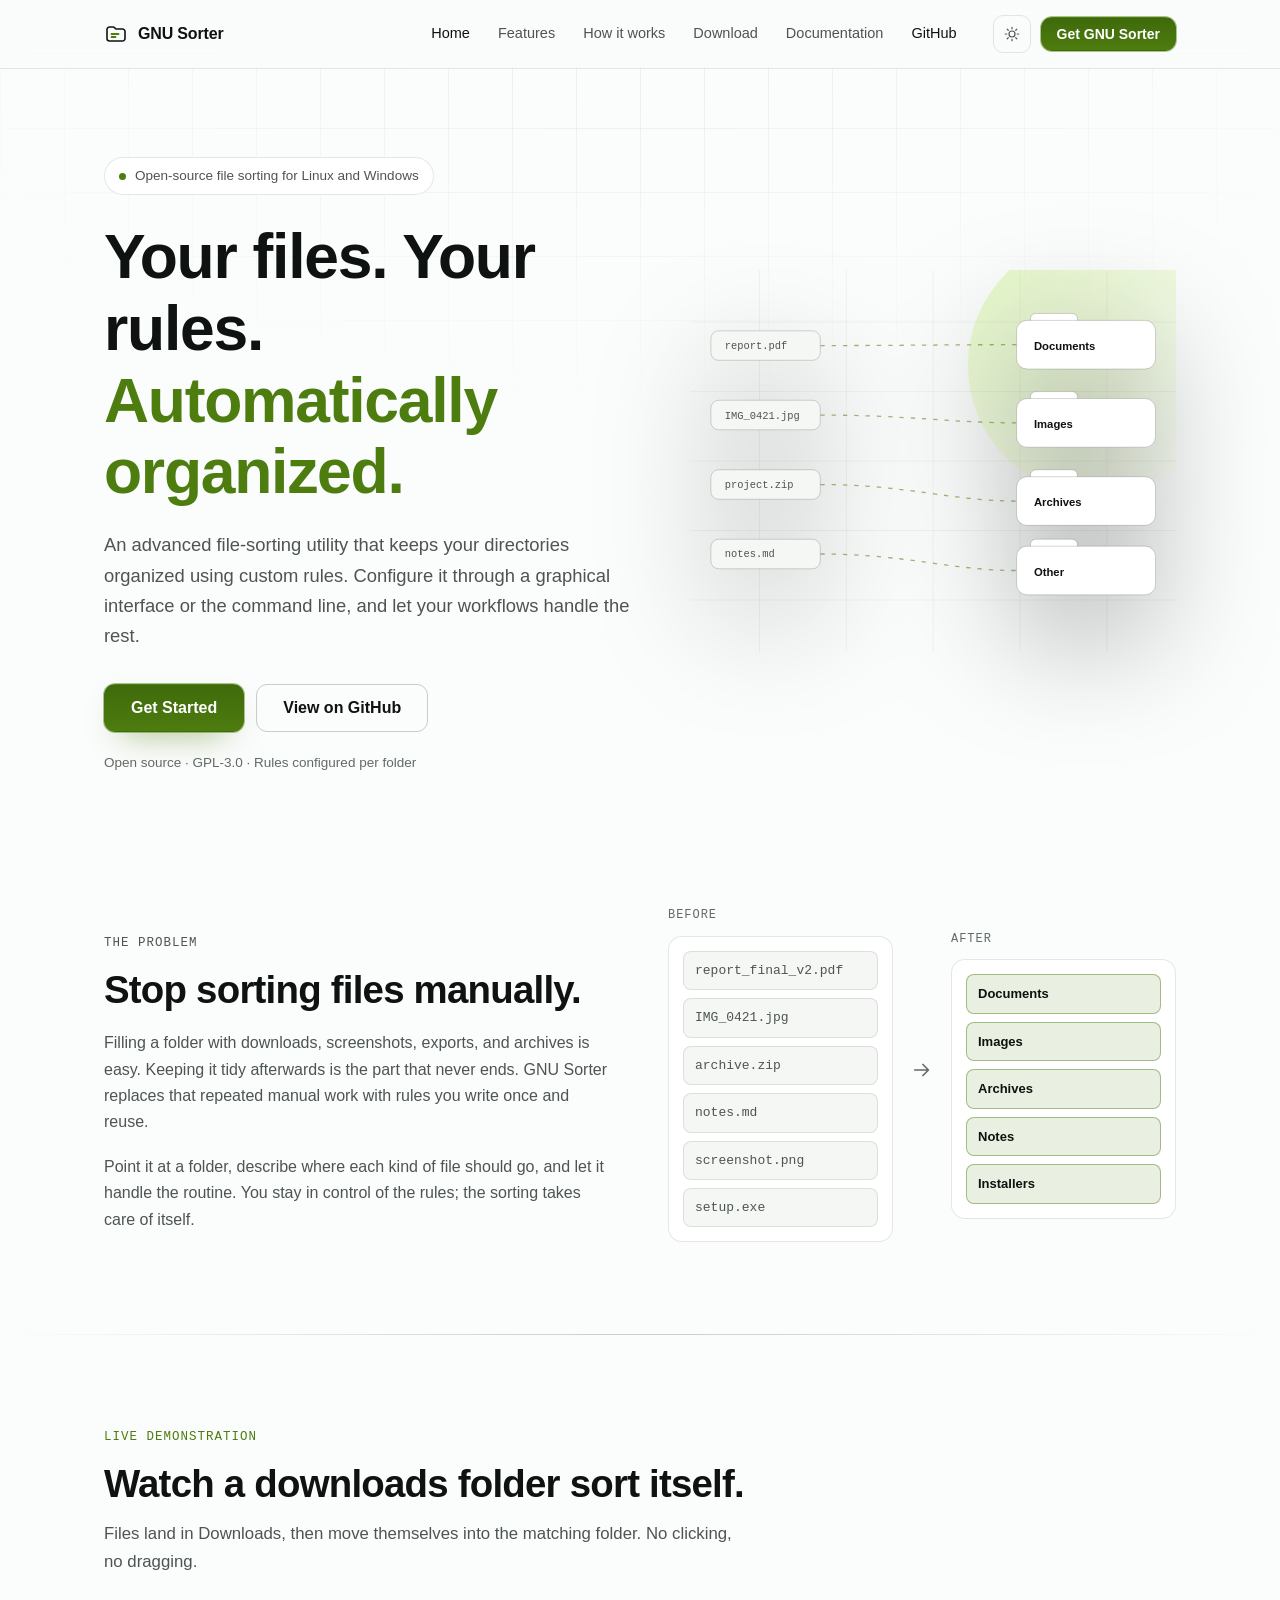
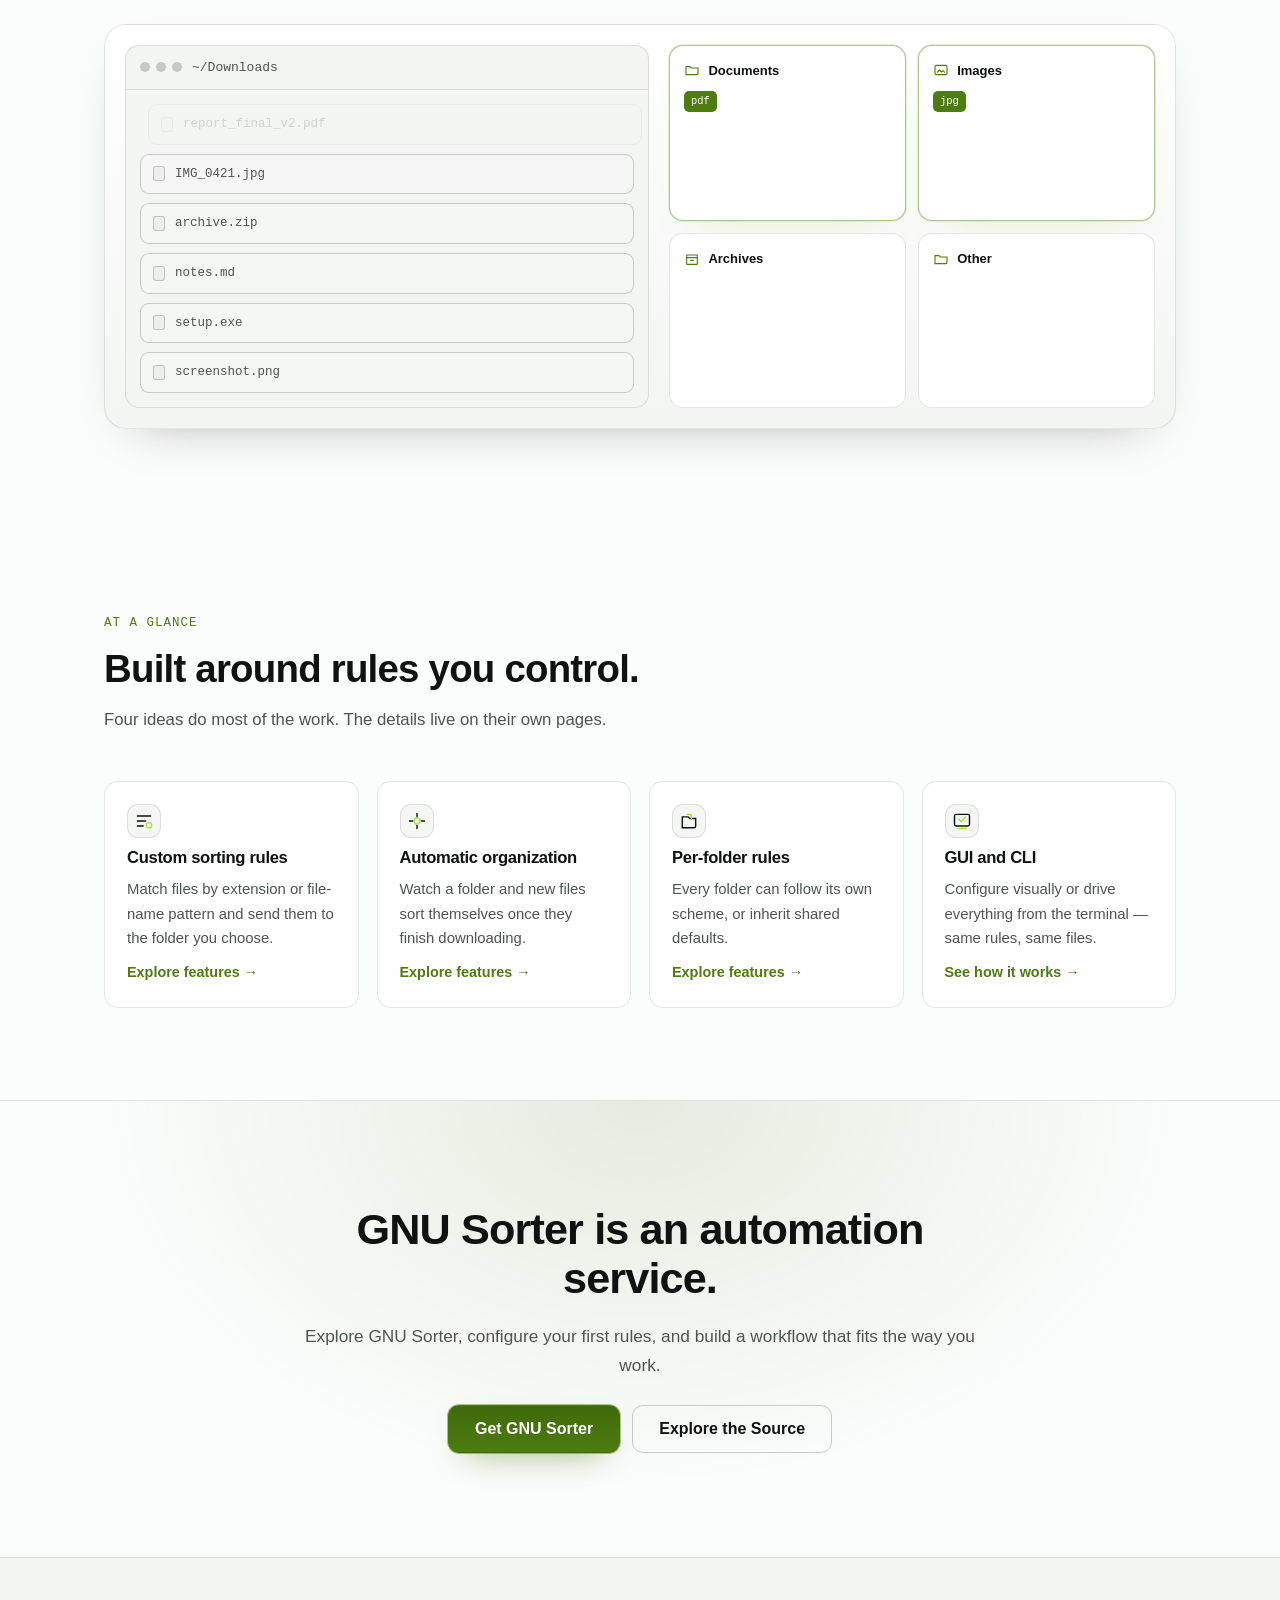
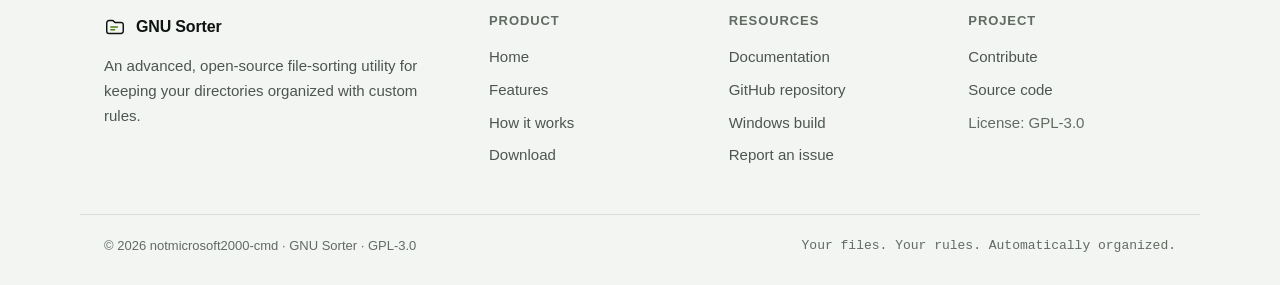
==== commit 0d601ac7: "Add live sorting animation and polish download CTA - Home hero: files now fly into their matching fo" ====
--- a/docs/index.html
+++ b/docs/index.html
@@ -187,6 +187,65 @@
 
     <div class="rule" role="presentation"></div>
 
+    <!-- Live demonstration -->
+    <section class="section" id="demo">
+      <div class="container">
+        <div class="section-head">
+          <p class="kicker">Live demonstration</p>
+          <h2>Watch a downloads folder sort itself.</h2>
+          <p class="section-sub">Files land in Downloads, then move themselves into the matching folder. No clicking, no dragging.</p>
+        </div>
+
+        <div class="demo" data-demo aria-hidden="true">
+          <div class="demo-source">
+            <div class="demo-source-bar">
+              <span class="demo-lights"><i></i><i></i><i></i></span>
+              <span class="demo-source-title">~/Downloads</span>
+            </div>
+            <div class="demo-source-body">
+              <span class="demo-file" data-target="documents" data-ext="pdf">report_final_v2.pdf</span>
+              <span class="demo-file" data-target="images" data-ext="jpg">IMG_0421.jpg</span>
+              <span class="demo-file" data-target="archives" data-ext="zip">archive.zip</span>
+              <span class="demo-file" data-target="documents" data-ext="md">notes.md</span>
+              <span class="demo-file" data-target="other" data-ext="exe">setup.exe</span>
+              <span class="demo-file" data-target="images" data-ext="png">screenshot.png</span>
+            </div>
+          </div>
+
+          <div class="demo-dest">
+            <div class="demo-folder" data-folder="documents">
+              <span class="demo-folder-name">
+                <svg viewBox="0 0 24 24" width="16" height="16" fill="none" aria-hidden="true"><path d="M3 7h6l2 2h10v8a2 2 0 0 1-2 2H3Z" stroke="currentColor" stroke-width="1.7"/></svg>
+                Documents
+              </span>
+              <span class="demo-folder-stack"></span>
+            </div>
+            <div class="demo-folder" data-folder="images">
+              <span class="demo-folder-name">
+                <svg viewBox="0 0 24 24" width="16" height="16" fill="none" aria-hidden="true"><rect x="3" y="5" width="18" height="14" rx="2" stroke="currentColor" stroke-width="1.7"/><path d="m6 16 4-4 3 3 2-2 3 3" stroke="currentColor" stroke-width="1.7" stroke-linejoin="round"/></svg>
+                Images
+              </span>
+              <span class="demo-folder-stack"></span>
+            </div>
+            <div class="demo-folder" data-folder="archives">
+              <span class="demo-folder-name">
+                <svg viewBox="0 0 24 24" width="16" height="16" fill="none" aria-hidden="true"><path d="M4 6h16v4H4ZM4 10h16v9a1 1 0 0 1-1 1H5a1 1 0 0 1-1-1Z" stroke="currentColor" stroke-width="1.7" stroke-linejoin="round"/><path d="M10 14h4" stroke="currentColor" stroke-width="1.7" stroke-linecap="round"/></svg>
+                Archives
+              </span>
+              <span class="demo-folder-stack"></span>
+            </div>
+            <div class="demo-folder" data-folder="other">
+              <span class="demo-folder-name">
+                <svg viewBox="0 0 24 24" width="16" height="16" fill="none" aria-hidden="true"><path d="M3 7h6l2 2h10v8a2 2 0 0 1-2 2H3Z" stroke="currentColor" stroke-width="1.7"/></svg>
+                Other
+              </span>
+              <span class="demo-folder-stack"></span>
+            </div>
+          </div>
+        </div>
+      </div>
+    </section>
+
     <!-- At a glance -->
     <section class="section" id="highlights">
       <div class="container">
--- a/docs/style.css
+++ b/docs/style.css
@@ -145,11 +145,11 @@
 }
 .btn:active { transform: translateY(1px); }
 .btn-primary {
-  background: var(--accent);
+  background: linear-gradient(180deg, var(--accent-strong), var(--accent));
   color: var(--accent-ink);
   box-shadow: 0 0 0 1px var(--accent-line), 0 14px 34px -18px var(--accent);
 }
-.btn-primary:hover { background: var(--accent-strong); }
+.btn-primary:hover { background: var(--accent-strong); transform: translateY(-1px); box-shadow: 0 0 0 1px var(--accent-line), 0 18px 44px -16px var(--accent); }
 .btn-outline {
   background: transparent;
   border-color: var(--border-strong);
@@ -292,9 +292,30 @@
 .art-folders .folder-body,
 .art-folders .folder-tab { fill: var(--surface); stroke: var(--border-strong); }
 .art-folders .folder text { fill: var(--text); font: 600 13px var(--font-sans); }
-.art-files .file:nth-child(2) { animation: float 7s ease-in-out infinite; }
-.art-files .file:nth-child(4) { animation: float 8s ease-in-out infinite reverse; }
-@keyframes float { 0%, 100% { transform: translateY(0); } 50% { transform: translateY(-6px); } }
+
+/* Live sorting: each file slides into its matching folder and fades behind it. */
+.art-files .file { animation: fly 6.4s cubic-bezier(.5, .05, .3, 1) infinite; }
+.art-files .file:nth-child(1) { animation-delay: 0s; }
+.art-files .file:nth-child(2) { animation-delay: 1.6s; }
+.art-files .file:nth-child(3) { animation-delay: 3.2s; }
+.art-files .file:nth-child(4) { animation-delay: 4.8s; }
+@keyframes fly {
+  0%   { transform: translateX(0); opacity: 0; }
+  7%   { opacity: 1; }
+  46%  { transform: translateX(360px); opacity: 1; }
+  54%  { transform: translateX(402px); opacity: 0; }
+  100% { transform: translateX(402px); opacity: 0; }
+}
+/* The destination folder flashes as a file lands in it. */
+.art-folders .folder-body { animation: receive 6.4s ease-in-out infinite; }
+.art-folders .folder:nth-child(1) .folder-body { animation-delay: 0s; }
+.art-folders .folder:nth-child(2) .folder-body { animation-delay: 1.6s; }
+.art-folders .folder:nth-child(3) .folder-body { animation-delay: 3.2s; }
+.art-folders .folder:nth-child(4) .folder-body { animation-delay: 4.8s; }
+@keyframes receive {
+  0%, 44%, 66%, 100% { stroke: var(--border-strong); }
+  52% { stroke: var(--accent); }
+}
 
 /* ---------- Section scaffolding ---------- */
 .section { padding: 92px 0; }
@@ -431,7 +452,9 @@
   border: 1px solid var(--border);
   border-radius: var(--radius-lg);
   padding: 30px 26px;
-}
+  transition: border-color 0.22s ease, transform 0.22s ease;
+}
+.step:hover { border-color: var(--border-strong); transform: translateY(-3px); }
 .step-num {
   font-family: var(--font-mono);
   font-size: 13px;
@@ -451,7 +474,9 @@
   display: flex;
   flex-direction: column;
   gap: 16px;
-}
+  transition: border-color 0.22s ease, transform 0.22s ease;
+}
+.panel:hover { border-color: var(--border-strong); transform: translateY(-3px); }
 .panel-tag {
   font-family: var(--font-mono);
   font-size: 12.5px;
@@ -707,6 +732,11 @@
     animation-iteration-count: 1 !important;
     transition-duration: 0.001ms !important;
   }
+  /* Keep the illustration readable when motion is suppressed. */
+  .art-files .file { animation: none !important; opacity: 1 !important; transform: none !important; }
+  .art-folders .folder-body { animation: none !important; }
+  .reveal { opacity: 1 !important; transform: none !important; }
+  .demo-file { opacity: 1 !important; transform: none !important; filter: none !important; }
 }
 
 /* ============ Subpages ============ */
@@ -721,8 +751,9 @@
 .highlight {
   padding: 22px; border: 1px solid var(--border); border-radius: var(--radius);
   background: var(--surface); display: flex; flex-direction: column; gap: 10px;
-}
-.highlight:hover { border-color: var(--border-strong); transform: translateY(-3px); }
+  transition: border-color 0.22s ease, transform 0.22s ease, box-shadow 0.22s ease;
+}
+.highlight:hover { border-color: var(--border-strong); transform: translateY(-4px); box-shadow: var(--shadow); }
 .highlight .card-icon { width: 34px; height: 34px; }
 .highlight h3 { font-size: 1.04rem; }
 .highlight p { color: var(--text-dim); font-size: 0.93rem; margin: 0; }
@@ -734,7 +765,9 @@
 .os-card {
   display: flex; flex-direction: column; gap: 14px; padding: 30px;
   border: 1px solid var(--border); border-radius: var(--radius-lg); background: var(--surface);
-}
+  transition: border-color 0.22s ease, transform 0.22s ease, box-shadow 0.22s ease;
+}
+.os-card:hover { border-color: var(--border-strong); transform: translateY(-4px); box-shadow: var(--shadow); }
 .os-card.featured {
   border-color: var(--accent-line);
   box-shadow: 0 0 0 1px var(--accent-soft), 0 18px 54px -32px rgba(163, 230, 53, 0.22);
@@ -763,3 +796,129 @@
   .page-hero { padding: 60px 0 26px; }
   .download-detail { grid-template-columns: 1fr; }
 }
+
+/* ============ Motion: scroll reveal ============ */
+.reveal {
+  opacity: 0;
+  transform: translateY(18px);
+  transition: opacity 0.65s cubic-bezier(.2, .7, .3, 1), transform 0.65s cubic-bezier(.2, .7, .3, 1);
+}
+.reveal.in { opacity: 1; transform: none; }
+
+/* ============ Download button flourish ============ */
+.btn-download { position: relative; overflow: hidden; }
+.btn-download .btn-ico { display: inline-flex; align-items: center; }
+.btn-download .btn-ico svg { width: 18px; height: 18px; animation: bob 2.4s ease-in-out infinite; }
+@keyframes bob { 0%, 100% { transform: translateY(0); } 50% { transform: translateY(2px); } }
+.btn-download::after {
+  content: "";
+  position: absolute;
+  inset: 0;
+  background: linear-gradient(115deg, transparent 25%, rgba(255, 255, 255, 0.55) 50%, transparent 75%);
+  transform: translateX(-130%);
+  transition: transform 0.7s ease;
+  pointer-events: none;
+}
+.btn-download:hover::after { transform: translateX(130%); }
+
+/* ============ Live sorting demo ============ */
+.demo {
+  display: grid;
+  grid-template-columns: 1.08fr 1fr;
+  gap: 20px;
+  padding: 20px;
+  border: 1px solid var(--border);
+  border-radius: var(--radius-lg);
+  background: linear-gradient(180deg, var(--surface), var(--bg-soft));
+  box-shadow: var(--shadow);
+}
+.demo-source {
+  border: 1px solid var(--border);
+  border-radius: var(--radius);
+  background: var(--bg-soft);
+  overflow: hidden;
+  display: flex;
+  flex-direction: column;
+}
+.demo-source-bar {
+  display: flex;
+  align-items: center;
+  gap: 10px;
+  padding: 11px 14px;
+  border-bottom: 1px solid var(--border);
+}
+.demo-lights { display: inline-flex; gap: 6px; }
+.demo-lights i { width: 10px; height: 10px; border-radius: 50%; background: var(--border-strong); }
+.demo-source-title { font-family: var(--font-mono); font-size: 13px; color: var(--text-dim); }
+.demo-source-body { display: flex; flex-direction: column; gap: 9px; padding: 14px; flex: 1; }
+.demo-file {
+  display: flex;
+  align-items: center;
+  gap: 10px;
+  font-family: var(--font-mono);
+  font-size: 12.5px;
+  color: var(--text-dim);
+  background: var(--surface-2);
+  border: 1px solid var(--border-strong);
+  border-radius: 9px;
+  padding: 9px 12px;
+  transition: opacity 0.35s ease, transform 0.35s ease, filter 0.35s ease;
+}
+.demo-file::before {
+  content: "";
+  width: 12px;
+  height: 15px;
+  border-radius: 3px;
+  background: var(--surface-3);
+  border: 1px solid var(--border-strong);
+  flex: none;
+}
+.demo-file.demo-taken { opacity: 0.2; filter: saturate(0); transform: translateX(8px); }
+.demo-file.demo-flying { box-shadow: 0 20px 44px -20px rgba(0, 0, 0, 0.65); z-index: 60; }
+
+.demo-dest { display: grid; grid-template-columns: 1fr 1fr; gap: 12px; }
+.demo-folder {
+  display: flex;
+  flex-direction: column;
+  gap: 10px;
+  padding: 14px;
+  border: 1px solid var(--border);
+  border-radius: var(--radius);
+  background: var(--surface);
+  transition: border-color 0.3s ease, box-shadow 0.3s ease;
+}
+.demo-folder.is-active {
+  border-color: var(--accent-line);
+  box-shadow: 0 0 0 1px var(--accent-soft), 0 16px 40px -28px rgba(163, 230, 53, 0.45);
+}
+.demo-folder-name {
+  display: inline-flex;
+  align-items: center;
+  gap: 8px;
+  font-size: 13px;
+  font-weight: 600;
+  color: var(--text);
+}
+.demo-folder-name svg { width: 16px; height: 16px; color: var(--accent); flex: none; }
+.demo-folder-stack {
+  display: flex;
+  flex-wrap: wrap;
+  gap: 5px;
+  min-height: 20px;
+  align-content: flex-start;
+}
+.demo-chip {
+  font-family: var(--font-mono);
+  font-size: 10.5px;
+  color: var(--accent-ink);
+  background: var(--accent);
+  border-radius: 5px;
+  padding: 2px 7px;
+  animation: chipIn 0.28s ease both;
+}
+@keyframes chipIn { from { transform: scale(0.6); opacity: 0; } to { transform: scale(1); opacity: 1; } }
+
+@media (max-width: 760px) {
+  .demo { grid-template-columns: 1fr; }
+  .demo-file { font-size: 12px; }
+}
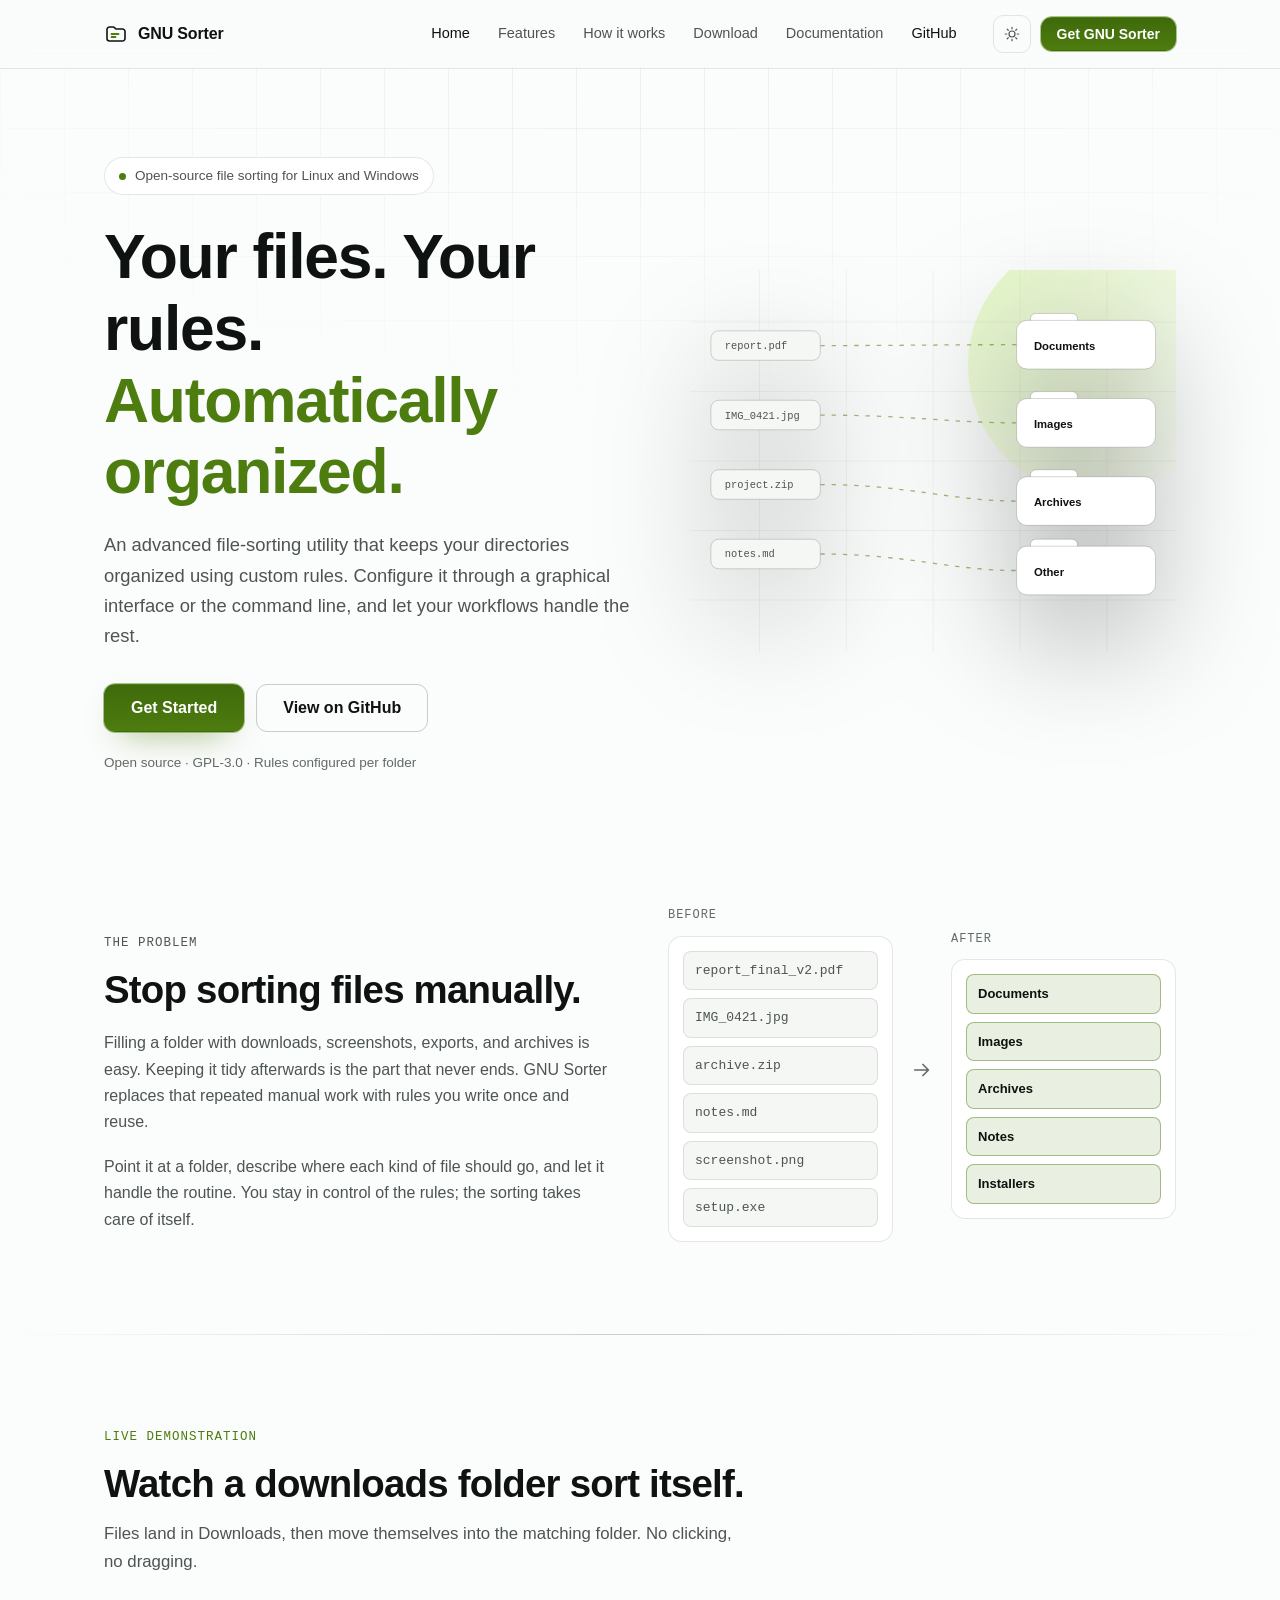
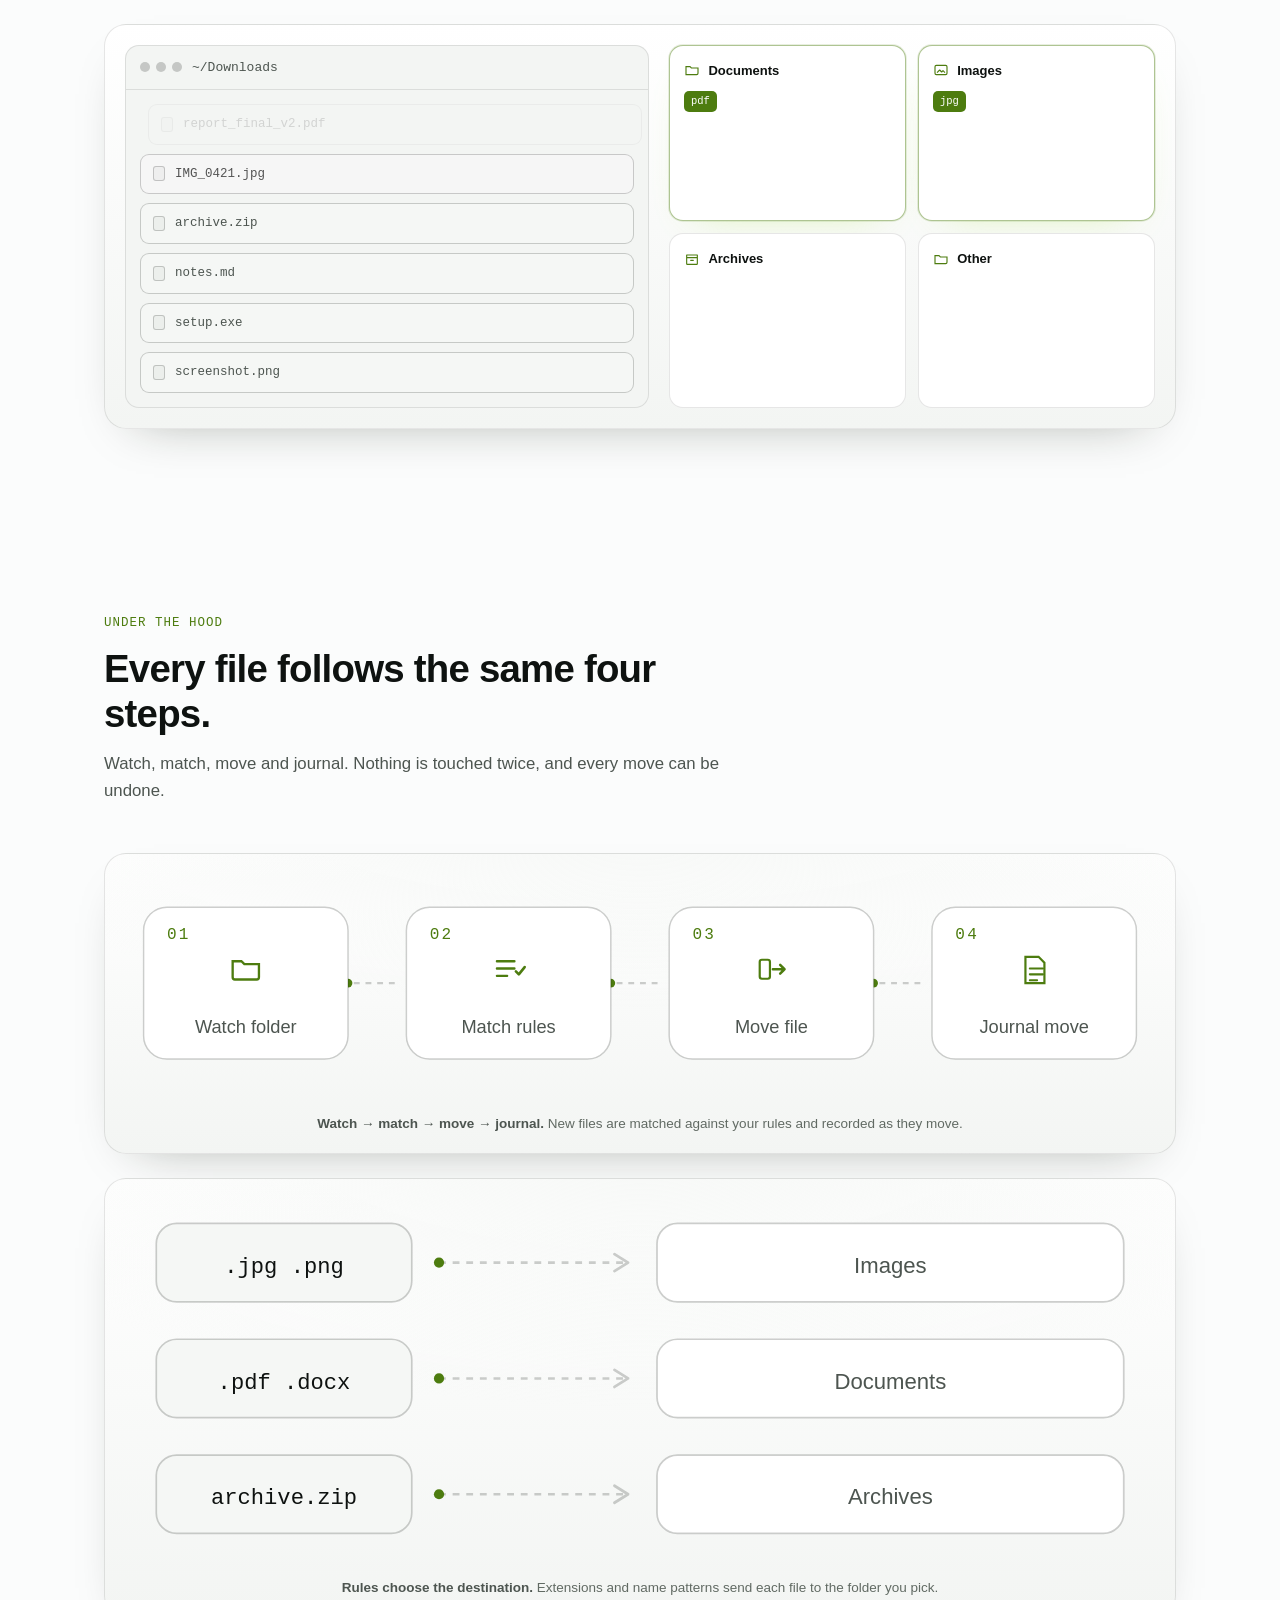
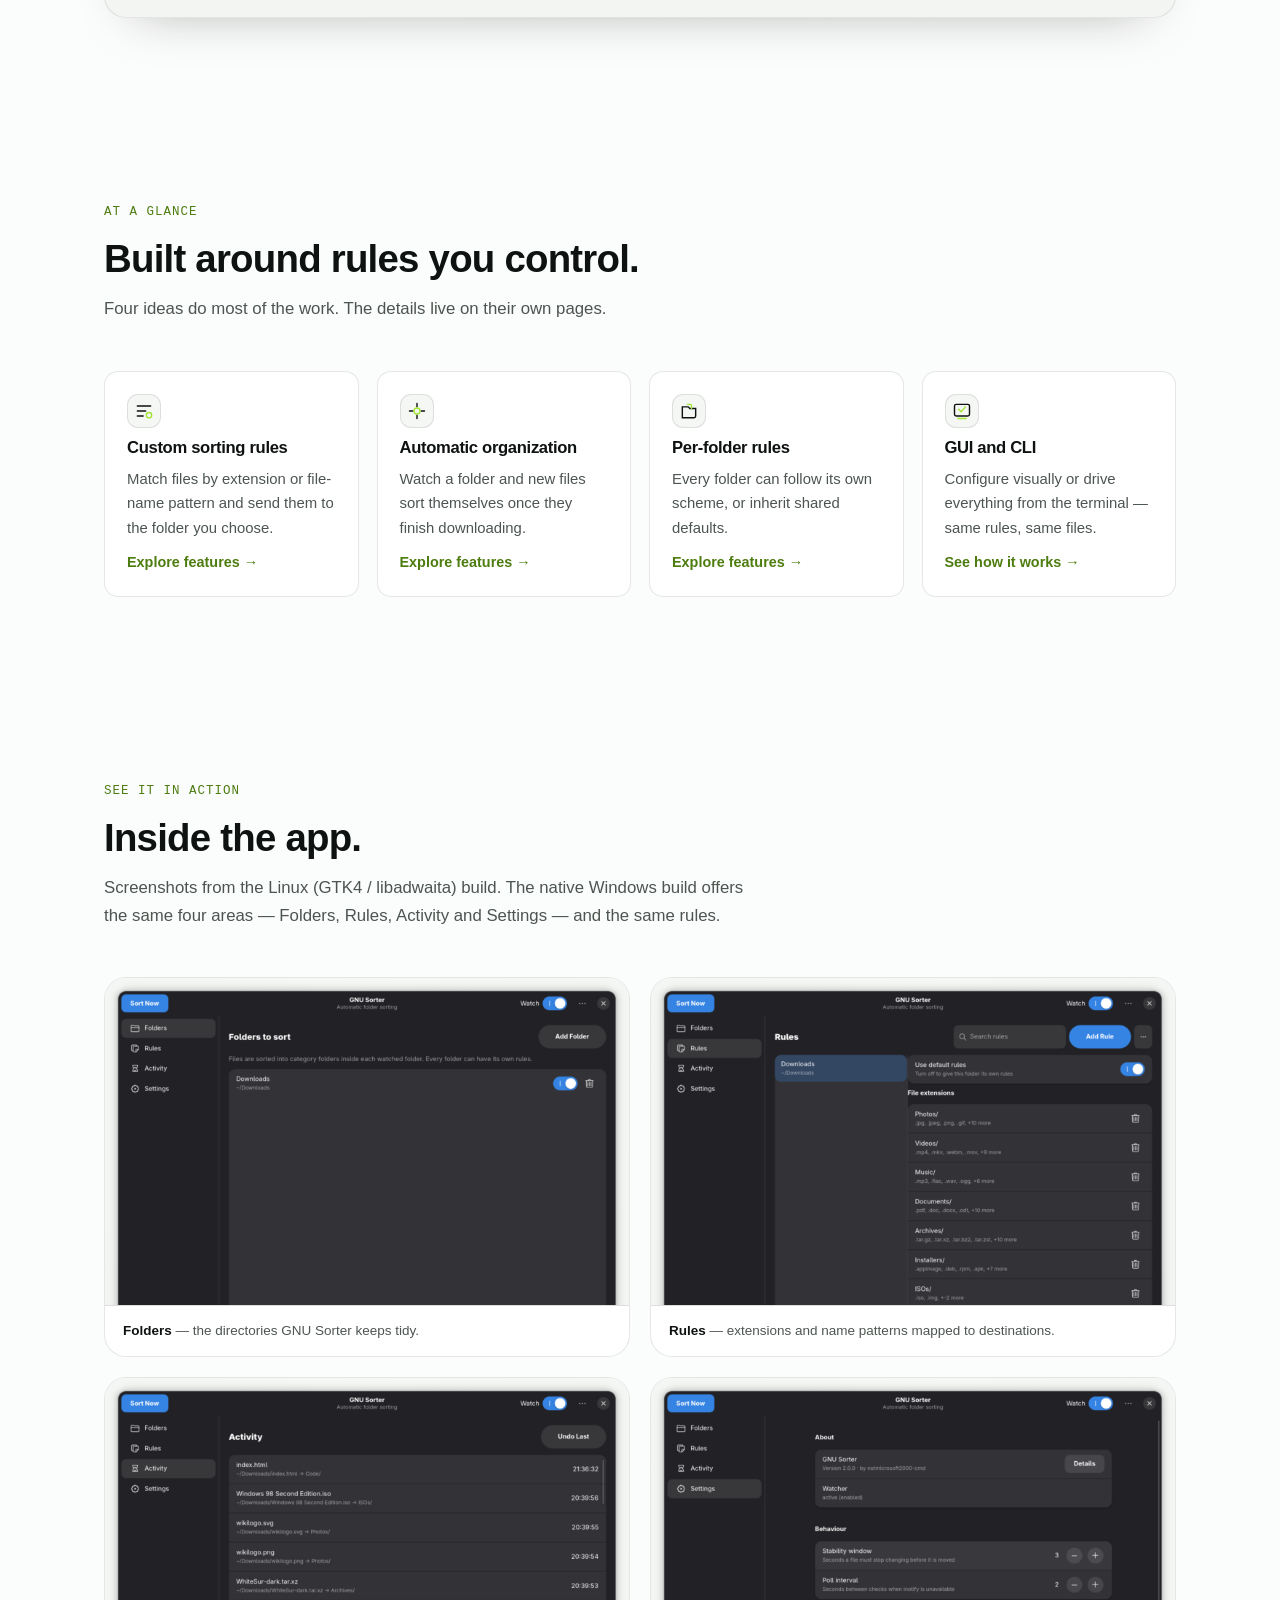
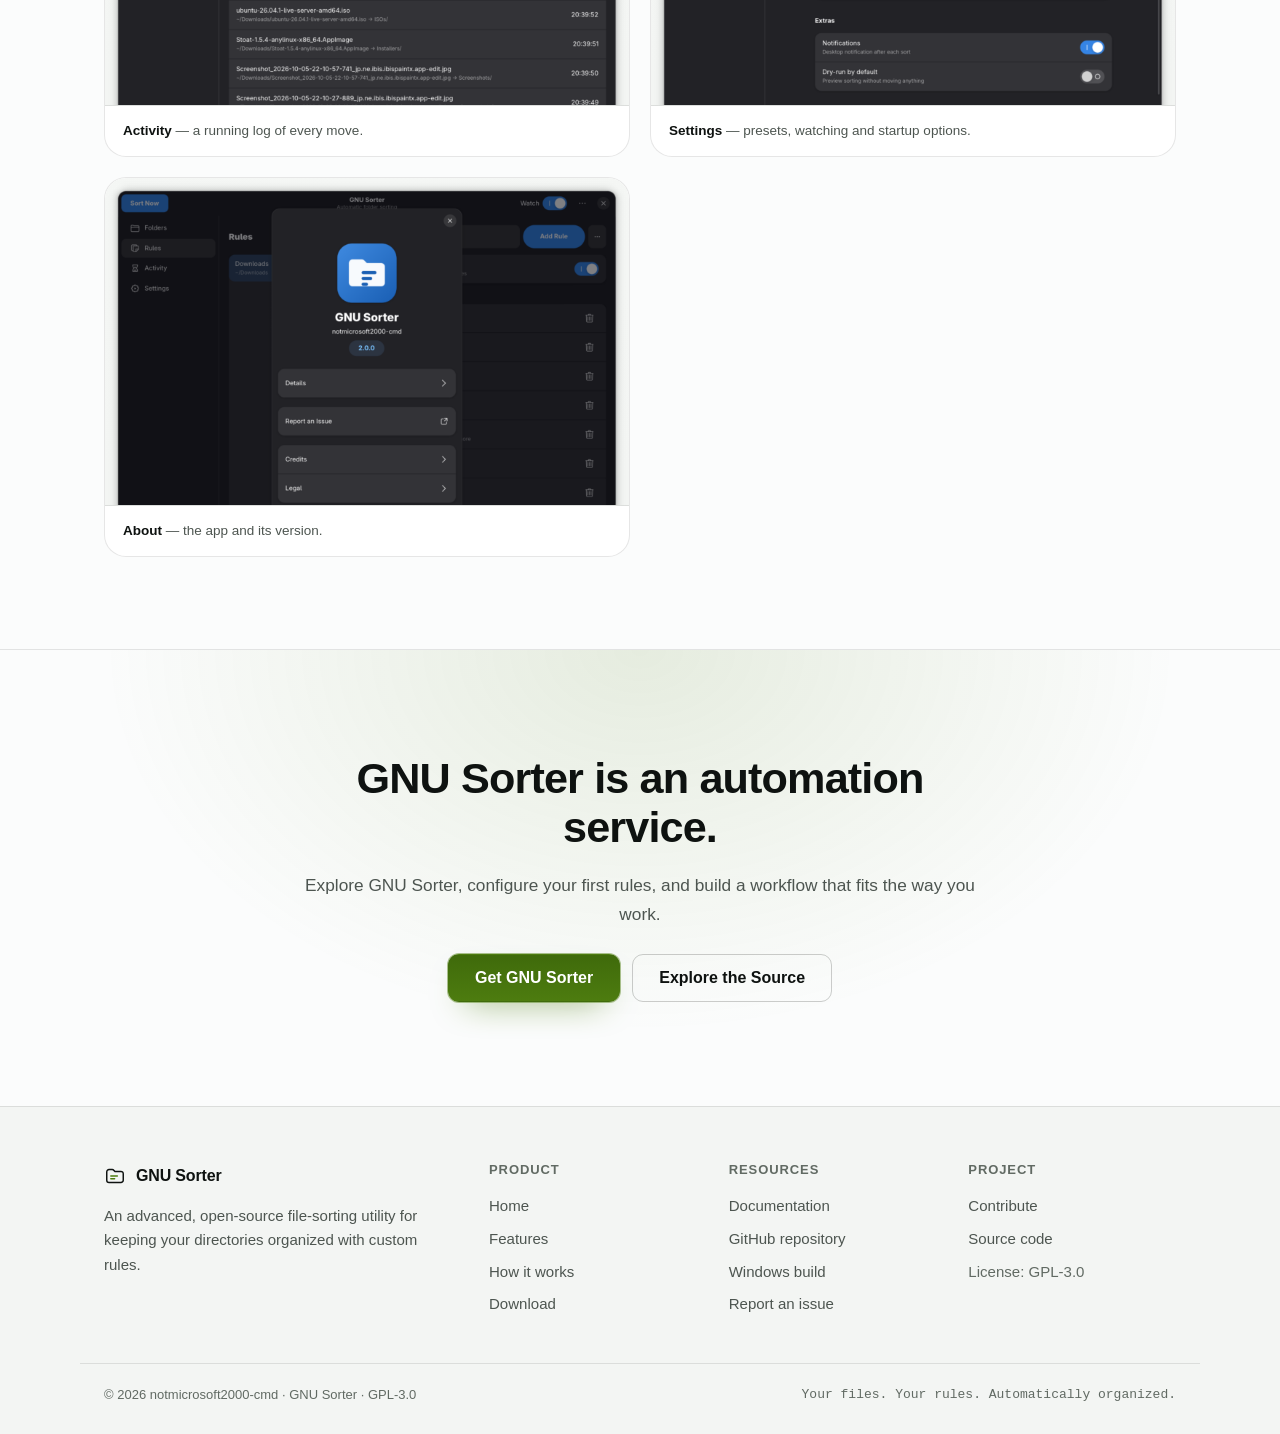
==== commit 98b91c2d: "Website: real app screenshots + animated figures on every page - Add five app screenshots (Folders, " ====
--- a/docs/index.html
+++ b/docs/index.html
@@ -246,6 +246,23 @@
       </div>
     </section>
 
+    <!-- How a file moves through the app -->
+    <section class="section" id="mechanics">
+      <div class="container">
+        <div class="section-head">
+          <p class="kicker">Under the hood</p>
+          <h2>Every file follows the same four steps.</h2>
+          <p class="section-sub">Watch, match, move and journal. Nothing is touched twice, and every move can be undone.</p>
+        </div>
+        <figure class="viz" data-viz="pipeline">
+          <figcaption class="viz-cap"><b>Watch &rarr; match &rarr; move &rarr; journal.</b> New files are matched against your rules and recorded as they move.</figcaption>
+        </figure>
+        <figure class="viz" data-viz="rules">
+          <figcaption class="viz-cap"><b>Rules choose the destination.</b> Extensions and name patterns send each file to the folder you pick.</figcaption>
+        </figure>
+      </div>
+    </section>
+
     <!-- At a glance -->
     <section class="section" id="highlights">
       <div class="container">
@@ -291,6 +308,39 @@
             <p>Configure visually or drive everything from the terminal — same rules, same files.</p>
             <a href="how-it-works.html">See how it works →</a>
           </article>
+        </div>
+      </div>
+    </section>
+
+    <!-- See it in action -->
+    <section class="section" id="screens" data-shots-section>
+      <div class="container">
+        <div class="section-head">
+          <p class="kicker">See it in action</p>
+          <h2>Inside the app.</h2>
+          <p class="section-sub">Screenshots from the Linux (GTK4 / libadwaita) build. The native Windows build offers the same four areas &mdash; Folders, Rules, Activity and Settings &mdash; and the same rules.</p>
+        </div>
+        <div class="gallery">
+          <figure class="shot">
+            <div class="shot-media"><img src="images/app-folders.png" alt="The Folders tab, listing the folders GNU Sorter watches." loading="lazy" data-shot></div>
+            <figcaption><b>Folders</b> &mdash; the directories GNU Sorter keeps tidy.</figcaption>
+          </figure>
+          <figure class="shot">
+            <div class="shot-media"><img src="images/app-rules.png" alt="The Rules page, mapping extensions and name patterns to destination folders." loading="lazy" data-shot></div>
+            <figcaption><b>Rules</b> &mdash; extensions and name patterns mapped to destinations.</figcaption>
+          </figure>
+          <figure class="shot">
+            <div class="shot-media"><img src="images/app-activity.png" alt="The Activity page, showing files as they are sorted." loading="lazy" data-shot></div>
+            <figcaption><b>Activity</b> &mdash; a running log of every move.</figcaption>
+          </figure>
+          <figure class="shot">
+            <div class="shot-media"><img src="images/app-settings.png" alt="The Settings page." loading="lazy" data-shot></div>
+            <figcaption><b>Settings</b> &mdash; presets, watching and startup options.</figcaption>
+          </figure>
+          <figure class="shot">
+            <div class="shot-media"><img src="images/app-about.png" alt="The About dialog, showing the GNU Sorter name and version." loading="lazy" data-shot></div>
+            <figcaption><b>About</b> &mdash; the app and its version.</figcaption>
+          </figure>
         </div>
       </div>
     </section>
--- a/docs/style.css
+++ b/docs/style.css
@@ -517,13 +517,13 @@
 .tiny code, code { font-family: var(--font-mono); font-size: 0.9em; }
 p .tiny code { color: var(--text-dim); }
 .tiny a, .docs-section a:not(.btn), .docs-intro a,
-.os-card a, .download-detail a {
+.os-card a:not(.btn), .download-detail a:not(.btn) {
   color: var(--accent);
   text-decoration: underline;
   text-underline-offset: 2px;
 }
 .tiny a:hover, .docs-section a:not(.btn):hover, .docs-intro a:hover,
-.os-card a:hover, .download-detail a:hover {
+.os-card a:not(.btn):hover, .download-detail a:not(.btn):hover {
   color: var(--accent-strong);
 }
 
@@ -737,6 +737,13 @@
   .art-folders .folder-body { animation: none !important; }
   .reveal { opacity: 1 !important; transform: none !important; }
   .demo-file { opacity: 1 !important; transform: none !important; filter: none !important; }
+  .viz-stage, .viz-stage-bg, .viz-dot, .viz-row, .viz-mover, .viz-line,
+  .viz-caret, .viz-undo-path, .viz-tl-node, .preset-chips .chip {
+    animation: none !important; opacity: 1 !important;
+  }
+  .viz-stage-bg { stroke: var(--border-strong) !important; }
+  .viz-undo-path { stroke-dashoffset: 0 !important; }
+  .caret { animation: none !important; }
 }
 
 /* ============ Subpages ============ */
@@ -922,3 +929,115 @@
   .demo { grid-template-columns: 1fr; }
   .demo-file { font-size: 12px; }
 }
+
+/* ============ Animated figures (viz) ============ */
+.viz {
+  margin: 0;
+  background:
+    radial-gradient(120% 120% at 50% -20%, var(--surface-2), transparent 60%),
+    linear-gradient(180deg, var(--surface), var(--bg-soft));
+  border: 1px solid var(--border);
+  border-radius: var(--radius-lg);
+  padding: 24px 24px 18px;
+  box-shadow: var(--shadow);
+}
+.viz + .viz { margin-top: 24px; }
+.viz svg { width: 100%; height: auto; display: block; overflow: visible; }
+.viz-cap { margin: 16px 0 0; text-align: center; font-size: 13.5px; color: var(--text-faint); }
+.viz-cap b { color: var(--text-dim); }
+
+/* pipeline: stages light up in sequence; a dot crosses each gap */
+.viz-stage { animation: viz-stage 6s ease-in-out infinite; }
+@keyframes viz-stage { 0%, 100% { opacity: 0.5; } 12%, 38% { opacity: 1; } }
+.viz-stage-bg { animation: viz-stroke 6s ease-in-out infinite; }
+@keyframes viz-stroke {
+  0%, 100% { stroke: var(--border-strong); }
+  12%, 38% { stroke: var(--accent); }
+}
+.viz-dot { animation: viz-dot 1.6s ease-in-out infinite; }
+@keyframes viz-dot {
+  0% { transform: translateX(0); opacity: 0; }
+  25% { opacity: 1; }
+  85% { opacity: 1; }
+  100% { transform: translateX(30px); opacity: 0; }
+}
+
+/* rules: rows highlight in sequence, a dot runs into the folder */
+.viz-row { animation: viz-row 5s ease-in-out infinite; }
+@keyframes viz-row { 0%, 100% { opacity: 0.45; } 8%, 34% { opacity: 1; } }
+.viz-mover { animation: viz-run 5s ease-in-out infinite; }
+@keyframes viz-run {
+  0%, 8% { transform: translateX(0); opacity: 0; }
+  16% { opacity: 1; }
+  40% { transform: translateX(110px); opacity: 1; }
+  46% { transform: translateX(110px); opacity: 0; }
+  100% { transform: translateX(110px); opacity: 0; }
+}
+
+/* tree: lines sweep-highlight one after another */
+.viz-line { animation: viz-line 5.6s ease-in-out infinite; }
+@keyframes viz-line { 0%, 100% { opacity: 0.4; } 6%, 16% { opacity: 1; } }
+.viz-caret { transform-origin: 50% 50%; animation: viz-caret 5.6s ease-in-out infinite; }
+@keyframes viz-caret { 0%, 100% { opacity: 0.5; } 6%, 16% { opacity: 1; } }
+
+/* undo: a curved arrow draws back across the journal */
+.viz-undo-path { animation: viz-undo 5.4s ease-in-out infinite; }
+@keyframes viz-undo {
+  0% { stroke-dashoffset: 520; opacity: 0; }
+  10% { opacity: 1; }
+  55% { stroke-dashoffset: 0; opacity: 1; }
+  75% { stroke-dashoffset: 0; opacity: 1; }
+  100% { stroke-dashoffset: 0; opacity: 0; }
+}
+.viz-tl-node { animation: viz-node 5.4s ease-in-out infinite; }
+@keyframes viz-node { 0%, 100% { opacity: 0.5; } 8%, 40% { opacity: 1; } }
+
+/* preset chips */
+.preset-chips { display: flex; flex-wrap: wrap; gap: 10px; }
+.preset-chips .chip {
+  font-size: 13px; font-weight: 600; color: var(--text-dim);
+  background: var(--surface-2); border: 1px solid var(--border-strong);
+  border-radius: 999px; padding: 8px 15px;
+  animation: viz-chip 5s ease-in-out infinite;
+}
+.preset-chips .chip:nth-child(2) { animation-delay: 1.25s; }
+.preset-chips .chip:nth-child(3) { animation-delay: 2.5s; }
+.preset-chips .chip:nth-child(4) { animation-delay: 3.75s; }
+@keyframes viz-chip {
+  0%, 100% { border-color: var(--border-strong); color: var(--text-dim); background: var(--surface-2); }
+  8%, 26% { border-color: var(--accent-line); color: var(--text); background: var(--accent-soft); }
+}
+
+/* blinking caret for terminal examples */
+.caret {
+  display: inline-block; width: 8px; height: 15px; vertical-align: -2px;
+  background: var(--accent); margin-left: 2px;
+  animation: viz-blink 1.1s steps(1) infinite;
+}
+@keyframes viz-blink { 0%, 50% { opacity: 1; } 50.01%, 100% { opacity: 0; } }
+
+/* ============ Screenshot gallery ============ */
+.gallery { display: grid; grid-template-columns: repeat(2, 1fr); gap: 20px; }
+.gallery.is-empty { display: none; }
+[data-shots-section].is-empty { display: none; }
+.shot {
+  margin: 0;
+  background: var(--surface);
+  border: 1px solid var(--border);
+  border-radius: var(--radius-lg);
+  overflow: hidden;
+  transition: border-color 0.22s ease, transform 0.22s ease, box-shadow 0.22s ease;
+}
+.shot:hover { border-color: var(--border-strong); transform: translateY(-3px); box-shadow: var(--shadow); }
+.shot.is-missing { display: none; }
+.shot-media {
+  position: relative;
+  aspect-ratio: 16 / 10;
+  background: radial-gradient(120% 100% at 50% 0%, var(--surface-2), var(--bg-soft));
+  border-bottom: 1px solid var(--border);
+  overflow: hidden;
+}
+.shot-media img { display: block; width: 100%; height: 100%; object-fit: cover; object-position: top center; }
+.shot figcaption { padding: 14px 18px; font-size: 13.5px; color: var(--text-dim); }
+.shot figcaption b { color: var(--text); }
+@media (max-width: 760px) { .gallery { grid-template-columns: 1fr; } }
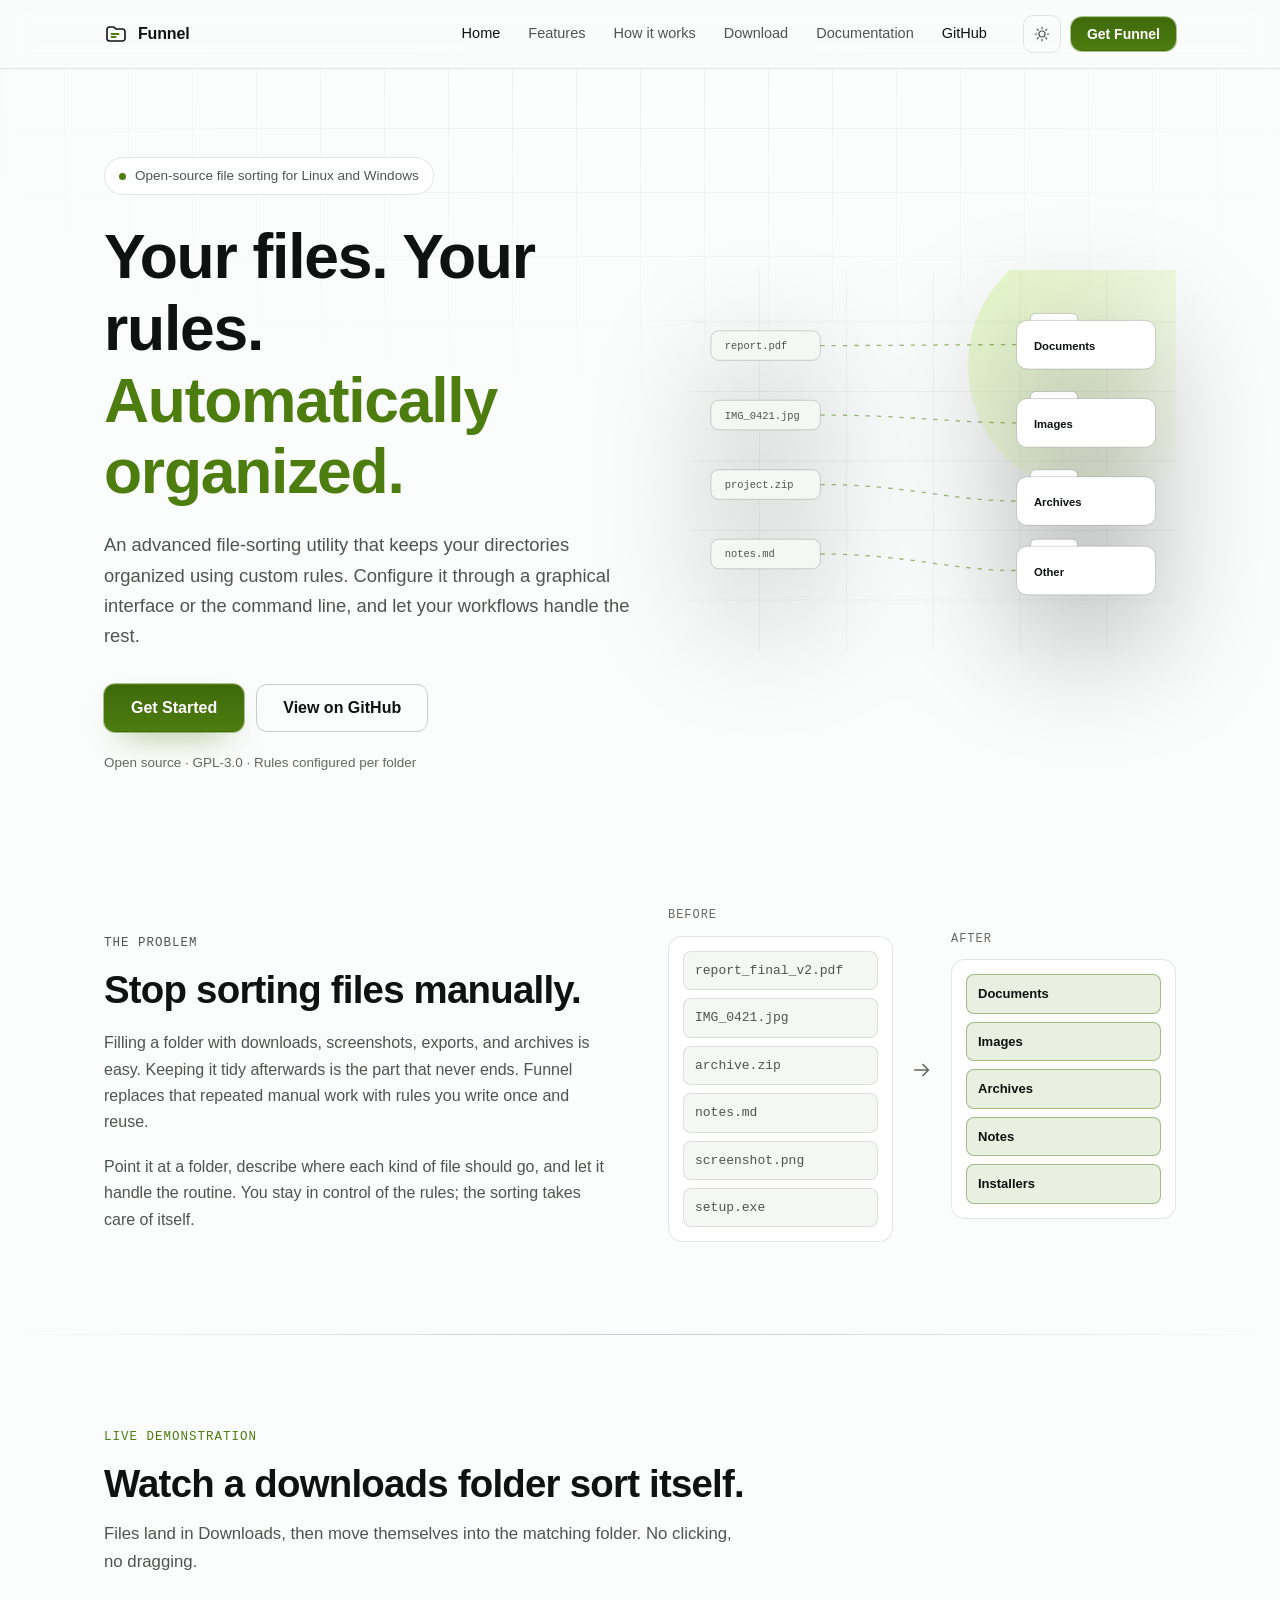
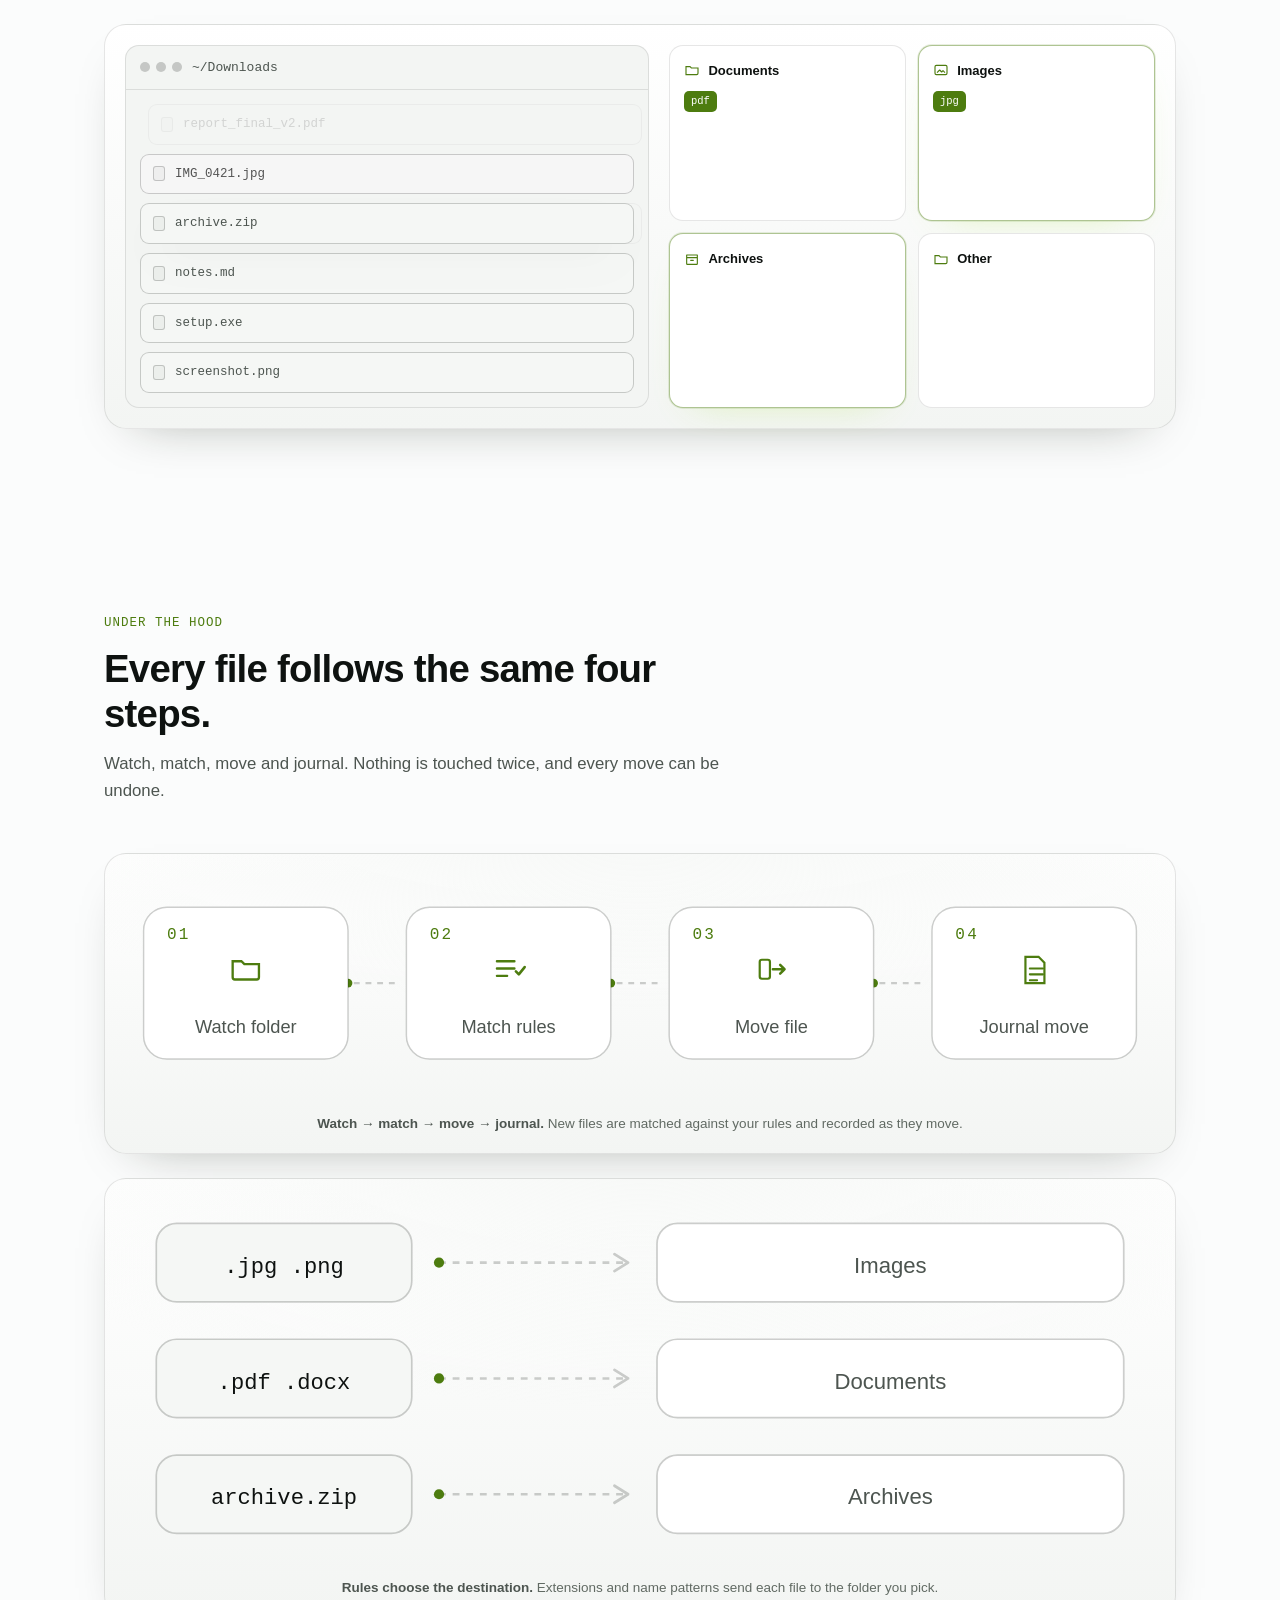
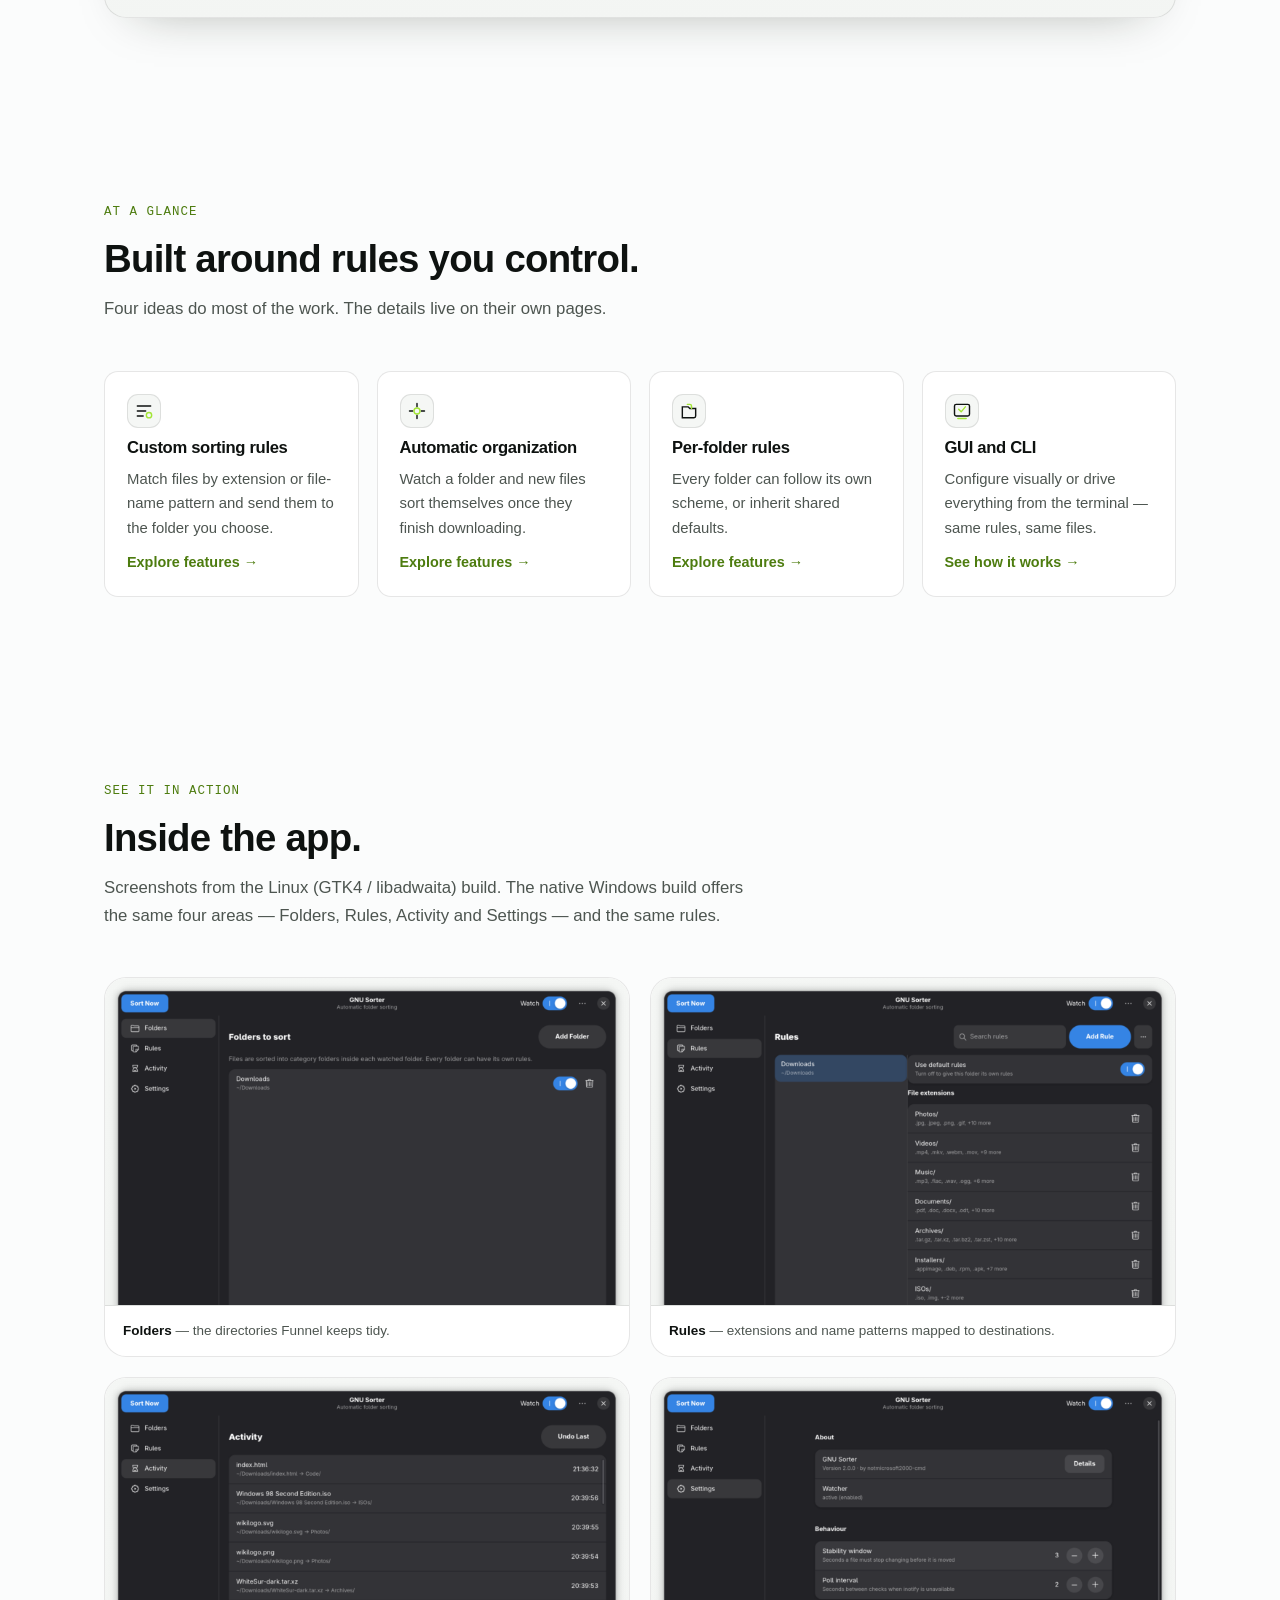
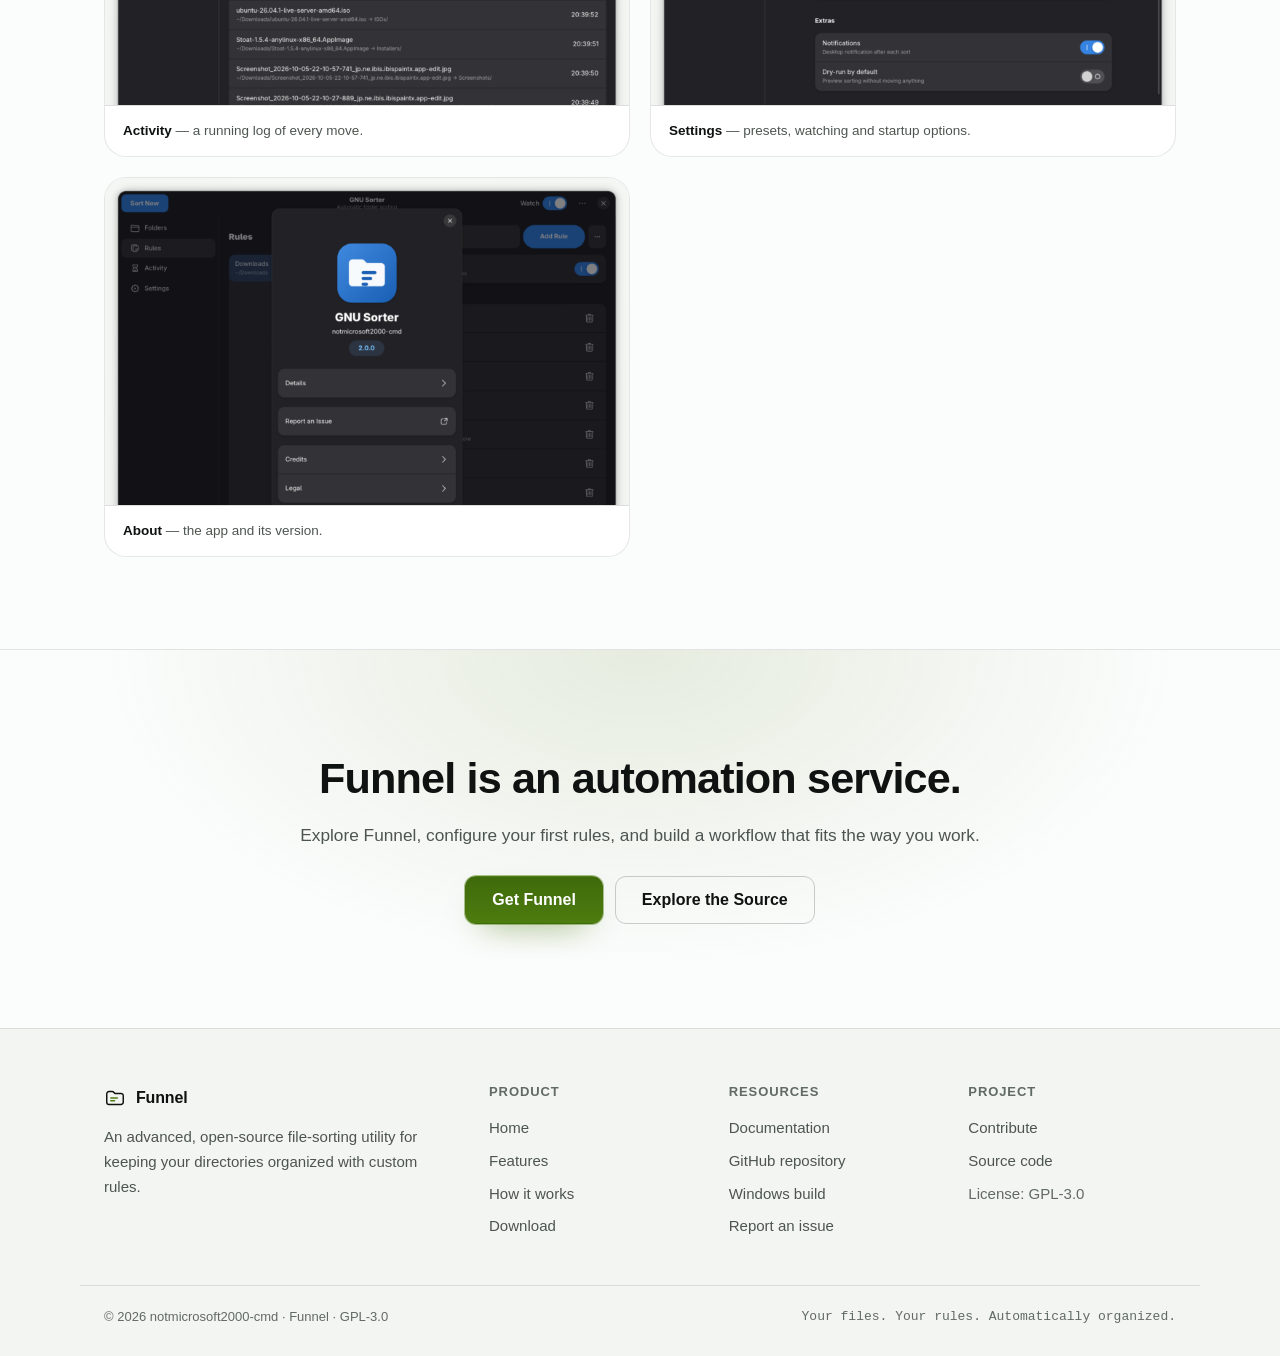
==== commit 7ef2a912: "v2.5.0: self-update system, bug fixes, and release automation - New updater module: gnu-sorter --upd" ====
--- a/docs/index.html
+++ b/docs/index.html
@@ -3,11 +3,11 @@
 <head>
   <meta charset="UTF-8">
   <meta name="viewport" content="width=device-width, initial-scale=1.0">
-  <title>GNU Sorter — Your files. Your rules. Automatically organized.</title>
-  <meta name="description" content="GNU Sorter is an open-source file-sorting utility. Define custom rules to automatically organize files in your folders, from the GUI or the command line.">
+  <title>Funnel — Your files. Your rules. Automatically organized.</title>
+  <meta name="description" content="Funnel is an open-source file-sorting utility. Define custom rules to automatically organize files in your folders, from the GUI or the command line.">
   <meta name="theme-color" content="#0a0b0d">
   <meta property="og:type" content="website">
-  <meta property="og:title" content="GNU Sorter — Automatic file organization with custom rules">
+  <meta property="og:title" content="Funnel — Automatic file organization with custom rules">
   <meta property="og:description" content="An open-source file-sorting utility. Configure rules through a graphical interface or the command line.">
   <meta property="og:image" content="https://notmicrosoft2000-cmd.github.io/gnu-sorter/icon.png">
   <meta property="og:url" content="https://notmicrosoft2000-cmd.github.io/gnu-sorter/">
@@ -32,14 +32,14 @@
 
   <header class="site-header">
     <div class="header-inner">
-      <a class="brand" href="index.html" aria-label="GNU Sorter home">
+      <a class="brand" href="index.html" aria-label="Funnel home">
         <span class="brand-mark" aria-hidden="true">
           <svg viewBox="0 0 24 24" width="24" height="24" fill="none">
             <path d="M3 7.5A2.5 2.5 0 0 1 5.5 5h3.6a2 2 0 0 1 1.4.6L12 7h6.5A2.5 2.5 0 0 1 21 9.5v7A2.5 2.5 0 0 1 18.5 19h-13A2.5 2.5 0 0 1 3 16.5Z" stroke="currentColor" stroke-width="1.6"/>
             <path d="M7.5 12h7M7.5 15h4" stroke="#a3e635" stroke-width="1.8" stroke-linecap="round"/>
           </svg>
         </span>
-        <span class="brand-text">GNU Sorter</span>
+        <span class="brand-text">Funnel</span>
       </a>
 
       <nav class="primary-nav" id="primary-nav" aria-label="Primary">
@@ -56,7 +56,7 @@
           <svg class="icon-moon" viewBox="0 0 24 24" width="18" height="18" fill="none" aria-hidden="true"><path d="M20 14.5A8 8 0 0 1 9.5 4a8 8 0 1 0 10.5 10.5Z" stroke="currentColor" stroke-width="1.6" stroke-linejoin="round"/></svg>
           <svg class="icon-sun" viewBox="0 0 24 24" width="18" height="18" fill="none" aria-hidden="true"><circle cx="12" cy="12" r="4" stroke="currentColor" stroke-width="1.6"/><path d="M12 3v2M12 19v2M3 12h2M19 12h2M5.6 5.6 7 7M17 17l1.4 1.4M18.4 5.6 17 7M7 17l-1.4 1.4" stroke="currentColor" stroke-width="1.6" stroke-linecap="round"/></svg>
         </button>
-        <a class="btn btn-primary btn-sm" href="download.html">Get GNU Sorter</a>
+        <a class="btn btn-primary btn-sm" href="download.html">Get Funnel</a>
         <button class="icon-button menu-toggle" type="button" aria-label="Open navigation" aria-expanded="false" aria-controls="primary-nav">
           <svg viewBox="0 0 24 24" width="20" height="20" fill="none" aria-hidden="true"><path d="M4 7h16M4 12h16M4 17h16" stroke="currentColor" stroke-width="1.8" stroke-linecap="round"/></svg>
         </button>
@@ -145,7 +145,7 @@
           <h2>Stop sorting files manually.</h2>
           <p>
             Filling a folder with downloads, screenshots, exports, and archives is easy. Keeping it tidy
-            afterwards is the part that never ends. GNU Sorter replaces that repeated manual work with
+            afterwards is the part that never ends. Funnel replaces that repeated manual work with
             rules you write once and reuse.
           </p>
           <p>
@@ -322,8 +322,8 @@
         </div>
         <div class="gallery">
           <figure class="shot">
-            <div class="shot-media"><img src="images/app-folders.png" alt="The Folders tab, listing the folders GNU Sorter watches." loading="lazy" data-shot></div>
-            <figcaption><b>Folders</b> &mdash; the directories GNU Sorter keeps tidy.</figcaption>
+            <div class="shot-media"><img src="images/app-folders.png" alt="The Folders tab, listing the folders Funnel watches." loading="lazy" data-shot></div>
+            <figcaption><b>Folders</b> &mdash; the directories Funnel keeps tidy.</figcaption>
           </figure>
           <figure class="shot">
             <div class="shot-media"><img src="images/app-rules.png" alt="The Rules page, mapping extensions and name patterns to destination folders." loading="lazy" data-shot></div>
@@ -338,7 +338,7 @@
             <figcaption><b>Settings</b> &mdash; presets, watching and startup options.</figcaption>
           </figure>
           <figure class="shot">
-            <div class="shot-media"><img src="images/app-about.png" alt="The About dialog, showing the GNU Sorter name and version." loading="lazy" data-shot></div>
+            <div class="shot-media"><img src="images/app-about.png" alt="The About dialog, showing the Funnel name and version." loading="lazy" data-shot></div>
             <figcaption><b>About</b> &mdash; the app and its version.</figcaption>
           </figure>
         </div>
@@ -348,10 +348,10 @@
     <!-- Final call to action -->
     <section class="cta-final">
       <div class="container cta-inner">
-        <h2>GNU Sorter is an automation service.</h2>
-        <p>Explore GNU Sorter, configure your first rules, and build a workflow that fits the way you work.</p>
+        <h2>Funnel is an automation service.</h2>
+        <p>Explore Funnel, configure your first rules, and build a workflow that fits the way you work.</p>
         <div class="cta-actions">
-          <a class="btn btn-primary btn-lg" href="download.html">Get GNU Sorter</a>
+          <a class="btn btn-primary btn-lg" href="download.html">Get Funnel</a>
           <a class="btn btn-outline btn-lg" href="https://github.com/notmicrosoft2000-cmd/gnu-sorter" target="_blank" rel="noopener">Explore the Source</a>
         </div>
       </div>
@@ -362,14 +362,14 @@
     <h2 class="visually-hidden">Site footer</h2>
     <div class="container footer-grid">
       <div class="footer-brand">
-        <a class="brand" href="index.html" aria-label="GNU Sorter home">
+        <a class="brand" href="index.html" aria-label="Funnel home">
           <span class="brand-mark" aria-hidden="true">
             <svg viewBox="0 0 24 24" width="22" height="22" fill="none">
               <path d="M3 7.5A2.5 2.5 0 0 1 5.5 5h3.6a2 2 0 0 1 1.4.6L12 7h6.5A2.5 2.5 0 0 1 21 9.5v7A2.5 2.5 0 0 1 18.5 19h-13A2.5 2.5 0 0 1 3 16.5Z" stroke="currentColor" stroke-width="1.6"/>
               <path d="M7.5 12h7M7.5 15h4" stroke="#a3e635" stroke-width="1.8" stroke-linecap="round"/>
             </svg>
           </span>
-          <span class="brand-text">GNU Sorter</span>
+          <span class="brand-text">Funnel</span>
         </a>
         <p>An advanced, open-source file-sorting utility for keeping your directories organized with custom rules.</p>
       </div>
@@ -399,7 +399,7 @@
     </div>
 
     <div class="container footer-bottom">
-      <p>&copy; <span id="year">2026</span> notmicrosoft2000-cmd &middot; GNU Sorter &middot; GPL-3.0</p>
+      <p>&copy; <span id="year">2026</span> notmicrosoft2000-cmd &middot; Funnel &middot; GPL-3.0</p>
       <p class="footer-tag">Your files. Your rules. Automatically organized.</p>
     </div>
   </footer>
--- a/docs/style.css
+++ b/docs/style.css
@@ -1,5 +1,5 @@
 /* ============================================================
-   GNU Sorter — project website
+   Funnel — project website
    ============================================================ */
 
 :root {
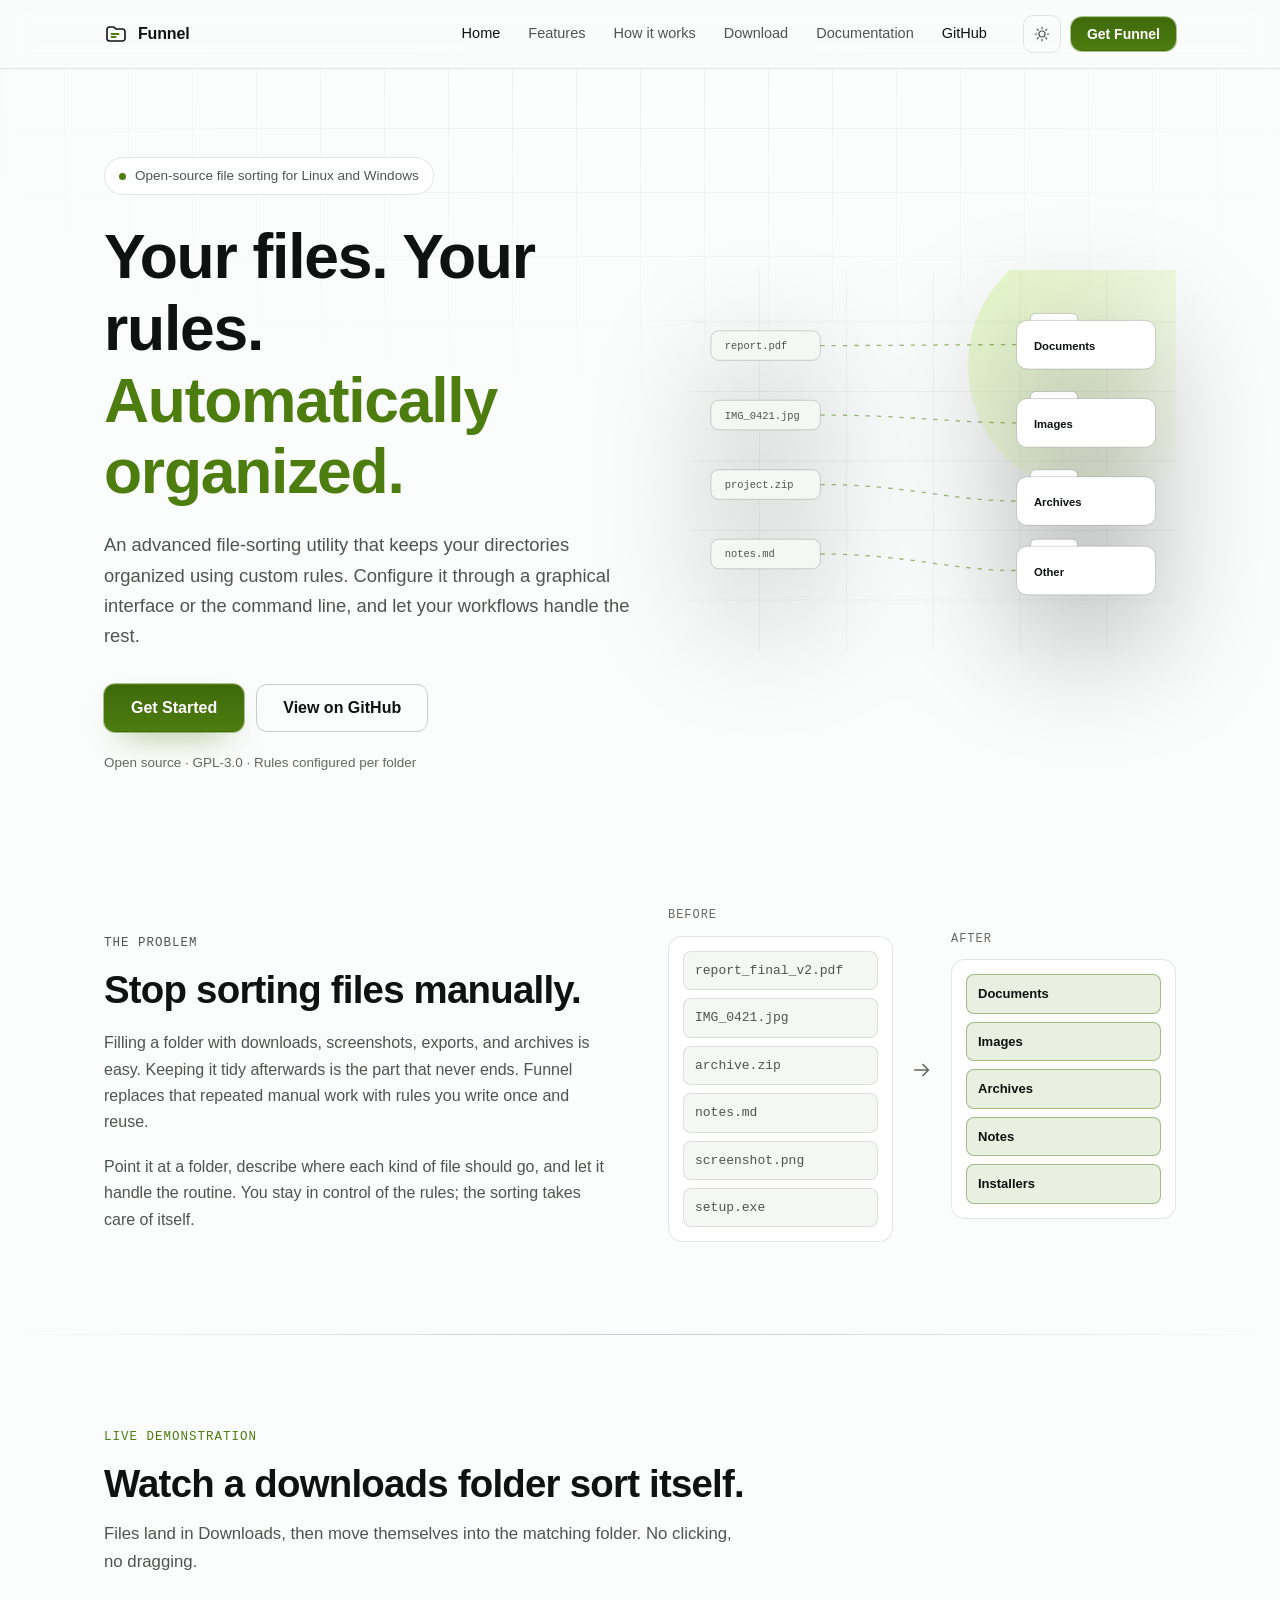
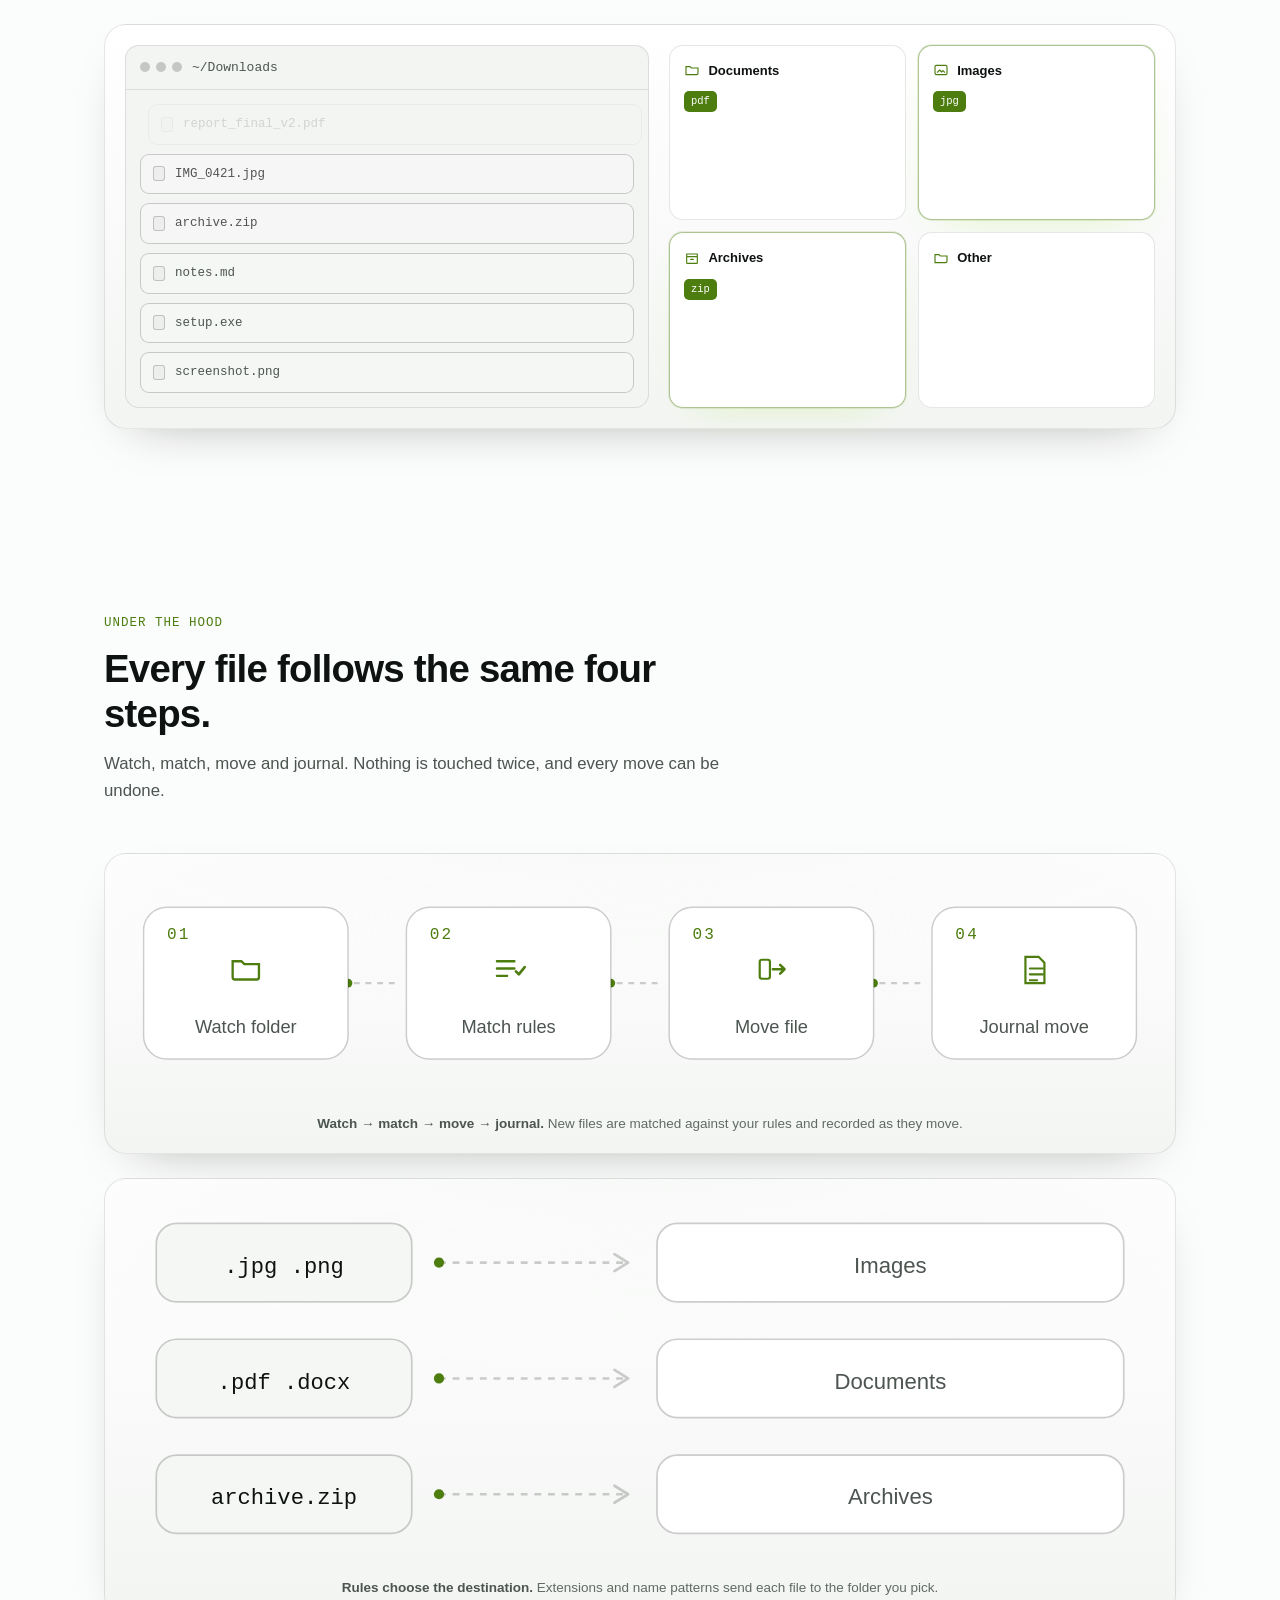
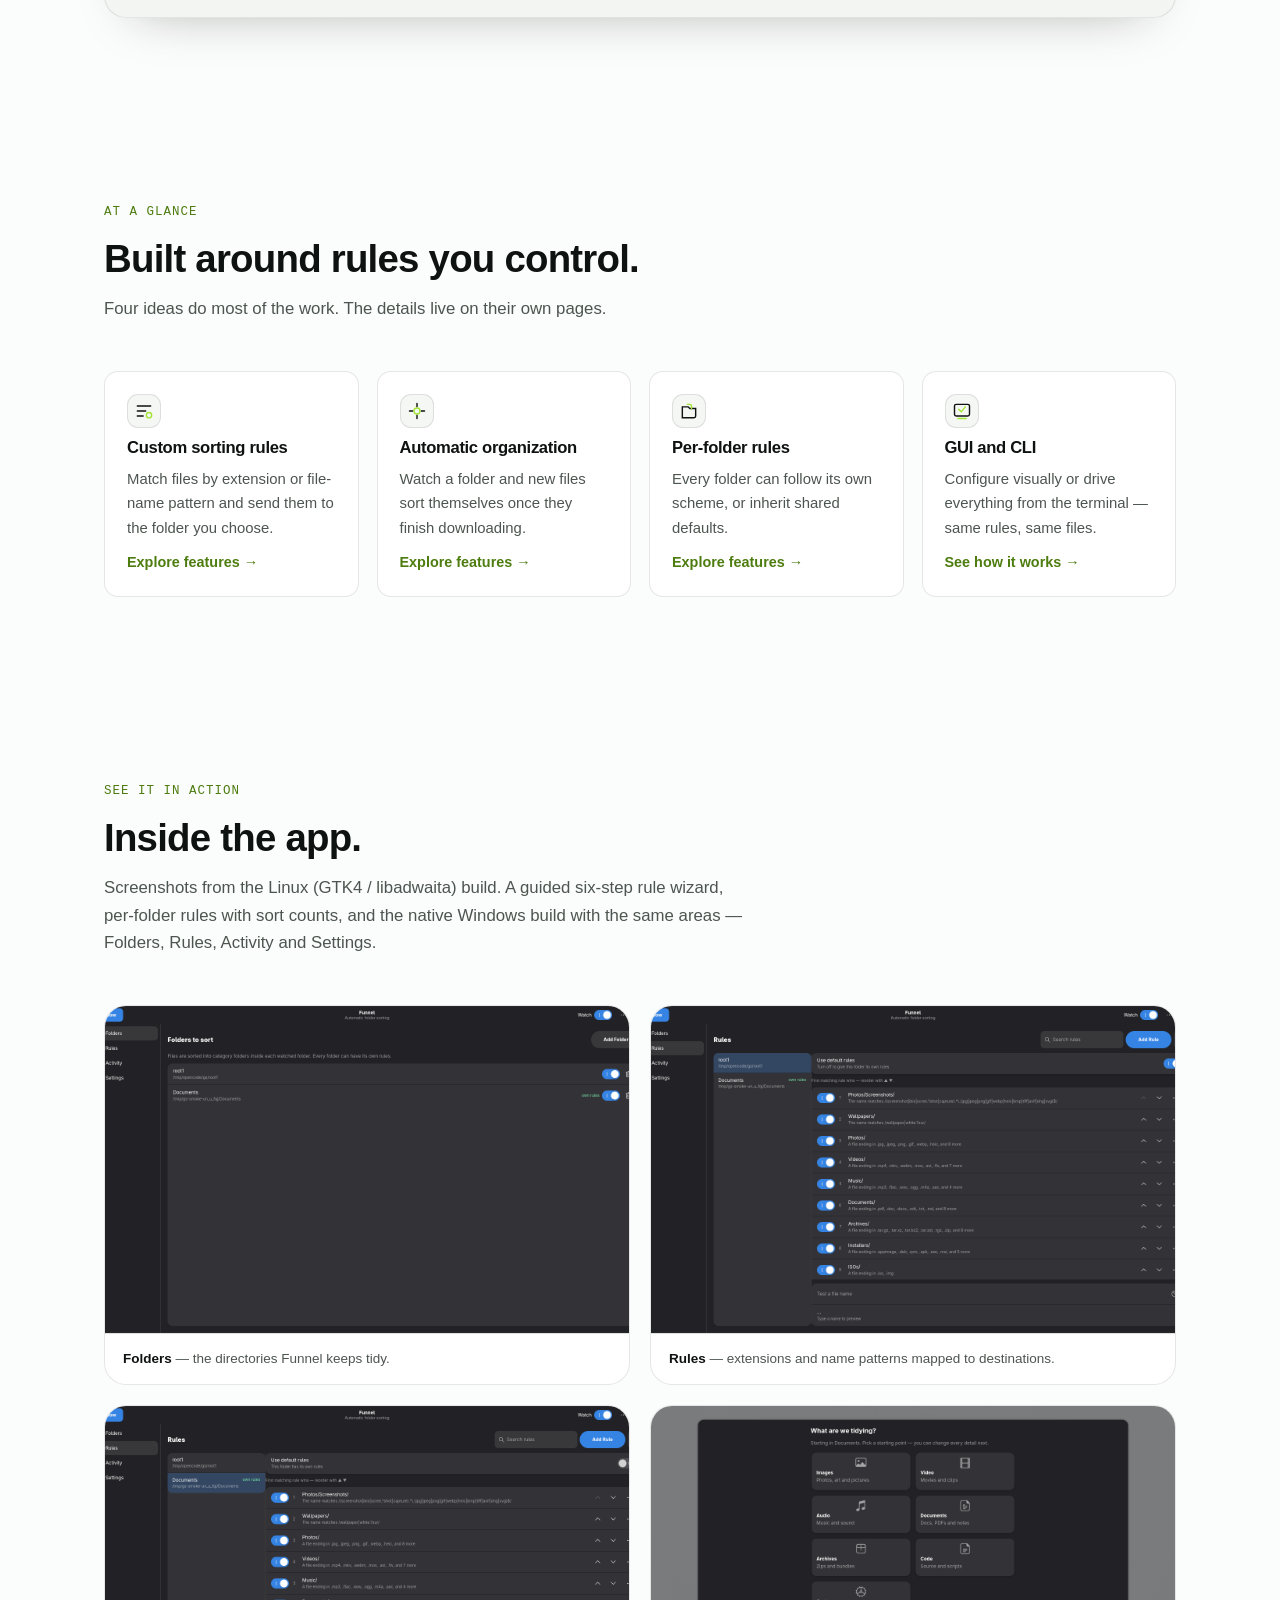
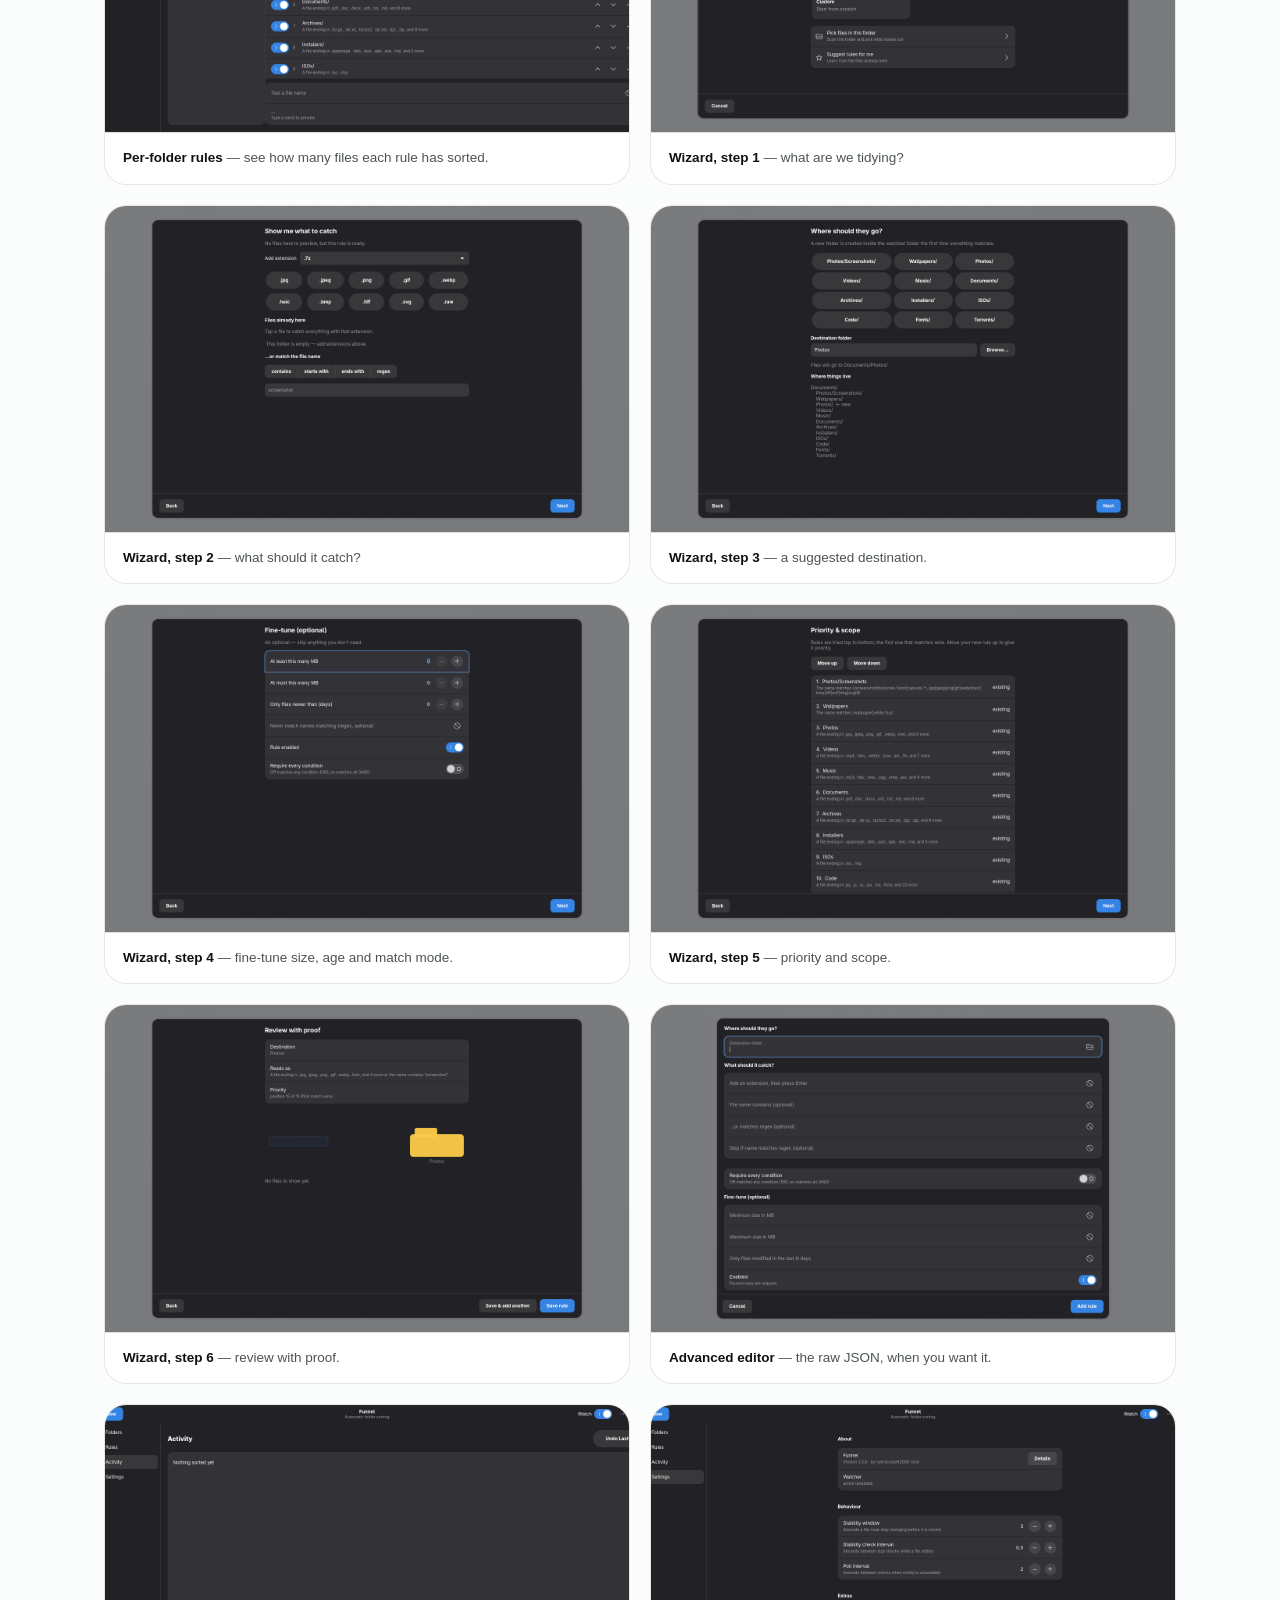
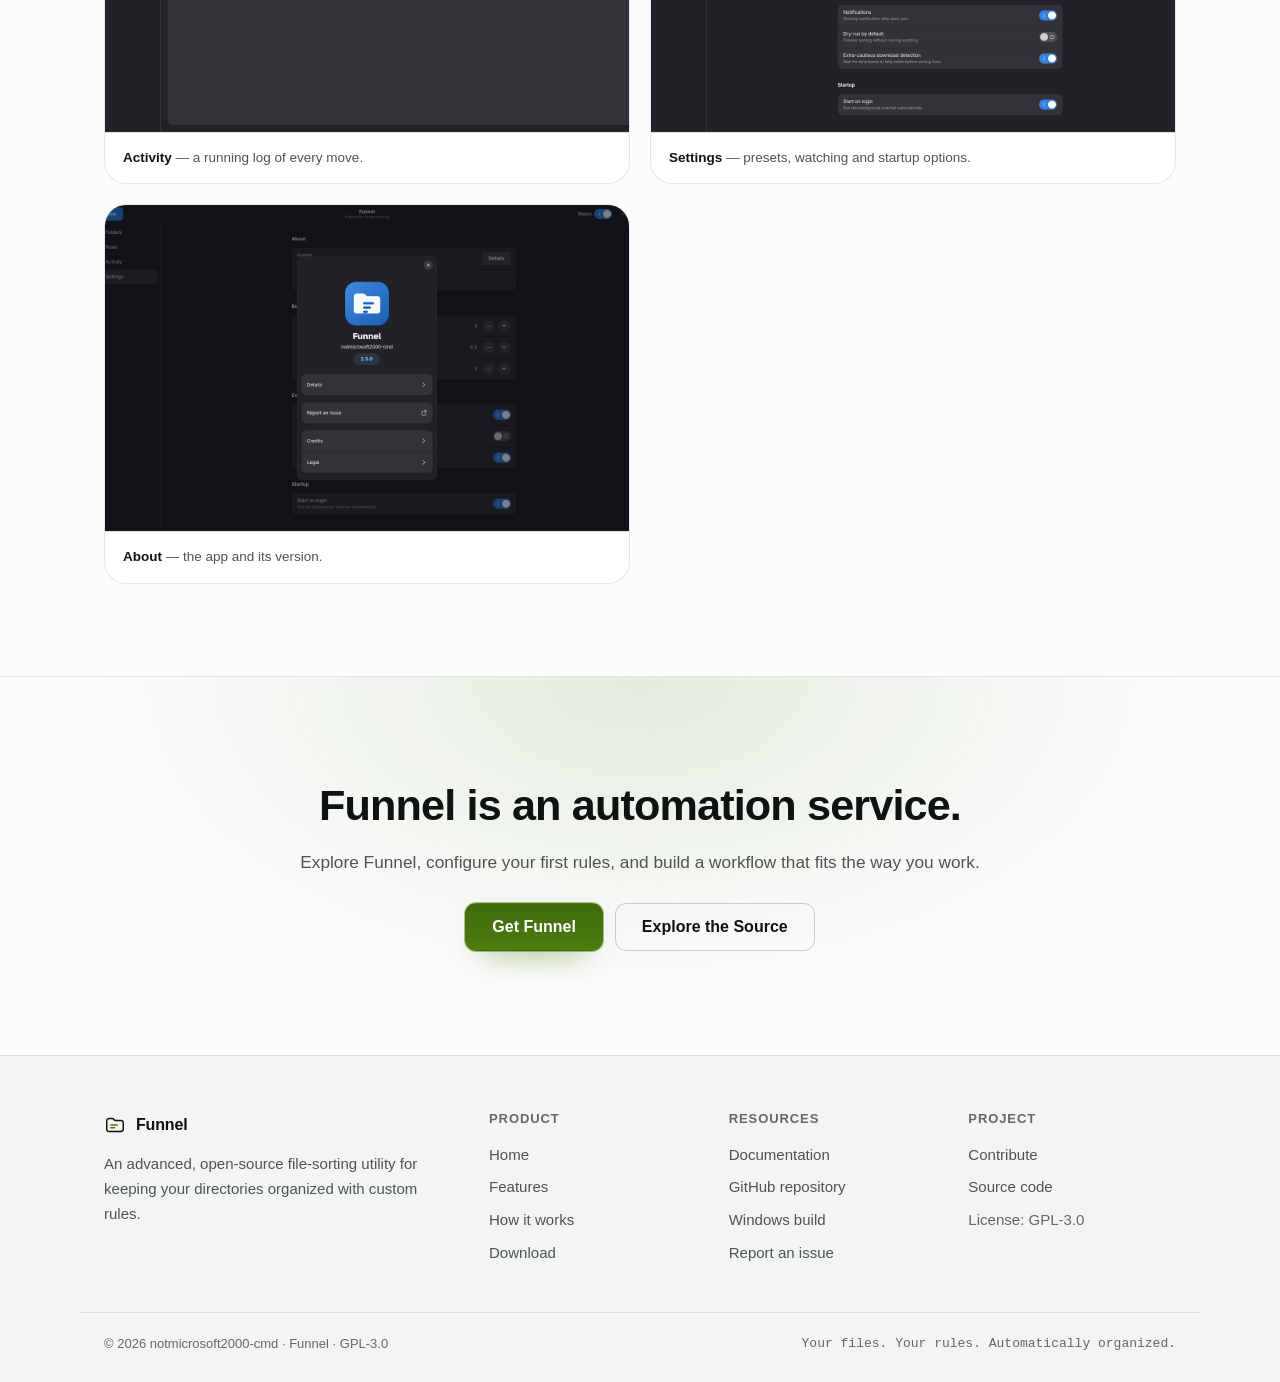
==== commit d62f3fb8: "docs: refresh screenshots and showcase the rules page + rule wizard Regenerate every screenshot from" ====
--- a/docs/index.html
+++ b/docs/index.html
@@ -318,7 +318,7 @@
         <div class="section-head">
           <p class="kicker">See it in action</p>
           <h2>Inside the app.</h2>
-          <p class="section-sub">Screenshots from the Linux (GTK4 / libadwaita) build. The native Windows build offers the same four areas &mdash; Folders, Rules, Activity and Settings &mdash; and the same rules.</p>
+          <p class="section-sub">Screenshots from the Linux (GTK4 / libadwaita) build. A guided six-step rule wizard, per-folder rules with sort counts, and the native Windows build with the same areas &mdash; Folders, Rules, Activity and Settings.</p>
         </div>
         <div class="gallery">
           <figure class="shot">
@@ -328,6 +328,38 @@
           <figure class="shot">
             <div class="shot-media"><img src="images/app-rules.png" alt="The Rules page, mapping extensions and name patterns to destination folders." loading="lazy" data-shot></div>
             <figcaption><b>Rules</b> &mdash; extensions and name patterns mapped to destinations.</figcaption>
+          </figure>
+          <figure class="shot">
+            <div class="shot-media"><img src="images/app-rules-custom.png" alt="The Rules page showing a folder with its own rules and sort counts." loading="lazy" data-shot></div>
+            <figcaption><b>Per-folder rules</b> &mdash; see how many files each rule has sorted.</figcaption>
+          </figure>
+          <figure class="shot">
+            <div class="shot-media"><img src="images/app-wizard-1.png" alt="Rule wizard step 1: choosing what to tidy." loading="lazy" data-shot></div>
+            <figcaption><b>Wizard, step 1</b> &mdash; what are we tidying?</figcaption>
+          </figure>
+          <figure class="shot">
+            <div class="shot-media"><img src="images/app-wizard-2.png" alt="Rule wizard step 2: choosing what to catch." loading="lazy" data-shot></div>
+            <figcaption><b>Wizard, step 2</b> &mdash; what should it catch?</figcaption>
+          </figure>
+          <figure class="shot">
+            <div class="shot-media"><img src="images/app-wizard-3.png" alt="Rule wizard step 3: choosing a destination." loading="lazy" data-shot></div>
+            <figcaption><b>Wizard, step 3</b> &mdash; a suggested destination.</figcaption>
+          </figure>
+          <figure class="shot">
+            <div class="shot-media"><img src="images/app-wizard-4.png" alt="Rule wizard step 4: fine-tuning the rule." loading="lazy" data-shot></div>
+            <figcaption><b>Wizard, step 4</b> &mdash; fine-tune size, age and match mode.</figcaption>
+          </figure>
+          <figure class="shot">
+            <div class="shot-media"><img src="images/app-wizard-5.png" alt="Rule wizard step 5: priority and scope." loading="lazy" data-shot></div>
+            <figcaption><b>Wizard, step 5</b> &mdash; priority and scope.</figcaption>
+          </figure>
+          <figure class="shot">
+            <div class="shot-media"><img src="images/app-wizard-6.png" alt="Rule wizard step 6: review with a preview of affected files." loading="lazy" data-shot></div>
+            <figcaption><b>Wizard, step 6</b> &mdash; review with proof.</figcaption>
+          </figure>
+          <figure class="shot">
+            <div class="shot-media"><img src="images/app-advanced-rules.png" alt="The advanced JSON rule editor." loading="lazy" data-shot></div>
+            <figcaption><b>Advanced editor</b> &mdash; the raw JSON, when you want it.</figcaption>
           </figure>
           <figure class="shot">
             <div class="shot-media"><img src="images/app-activity.png" alt="The Activity page, showing files as they are sorted." loading="lazy" data-shot></div>
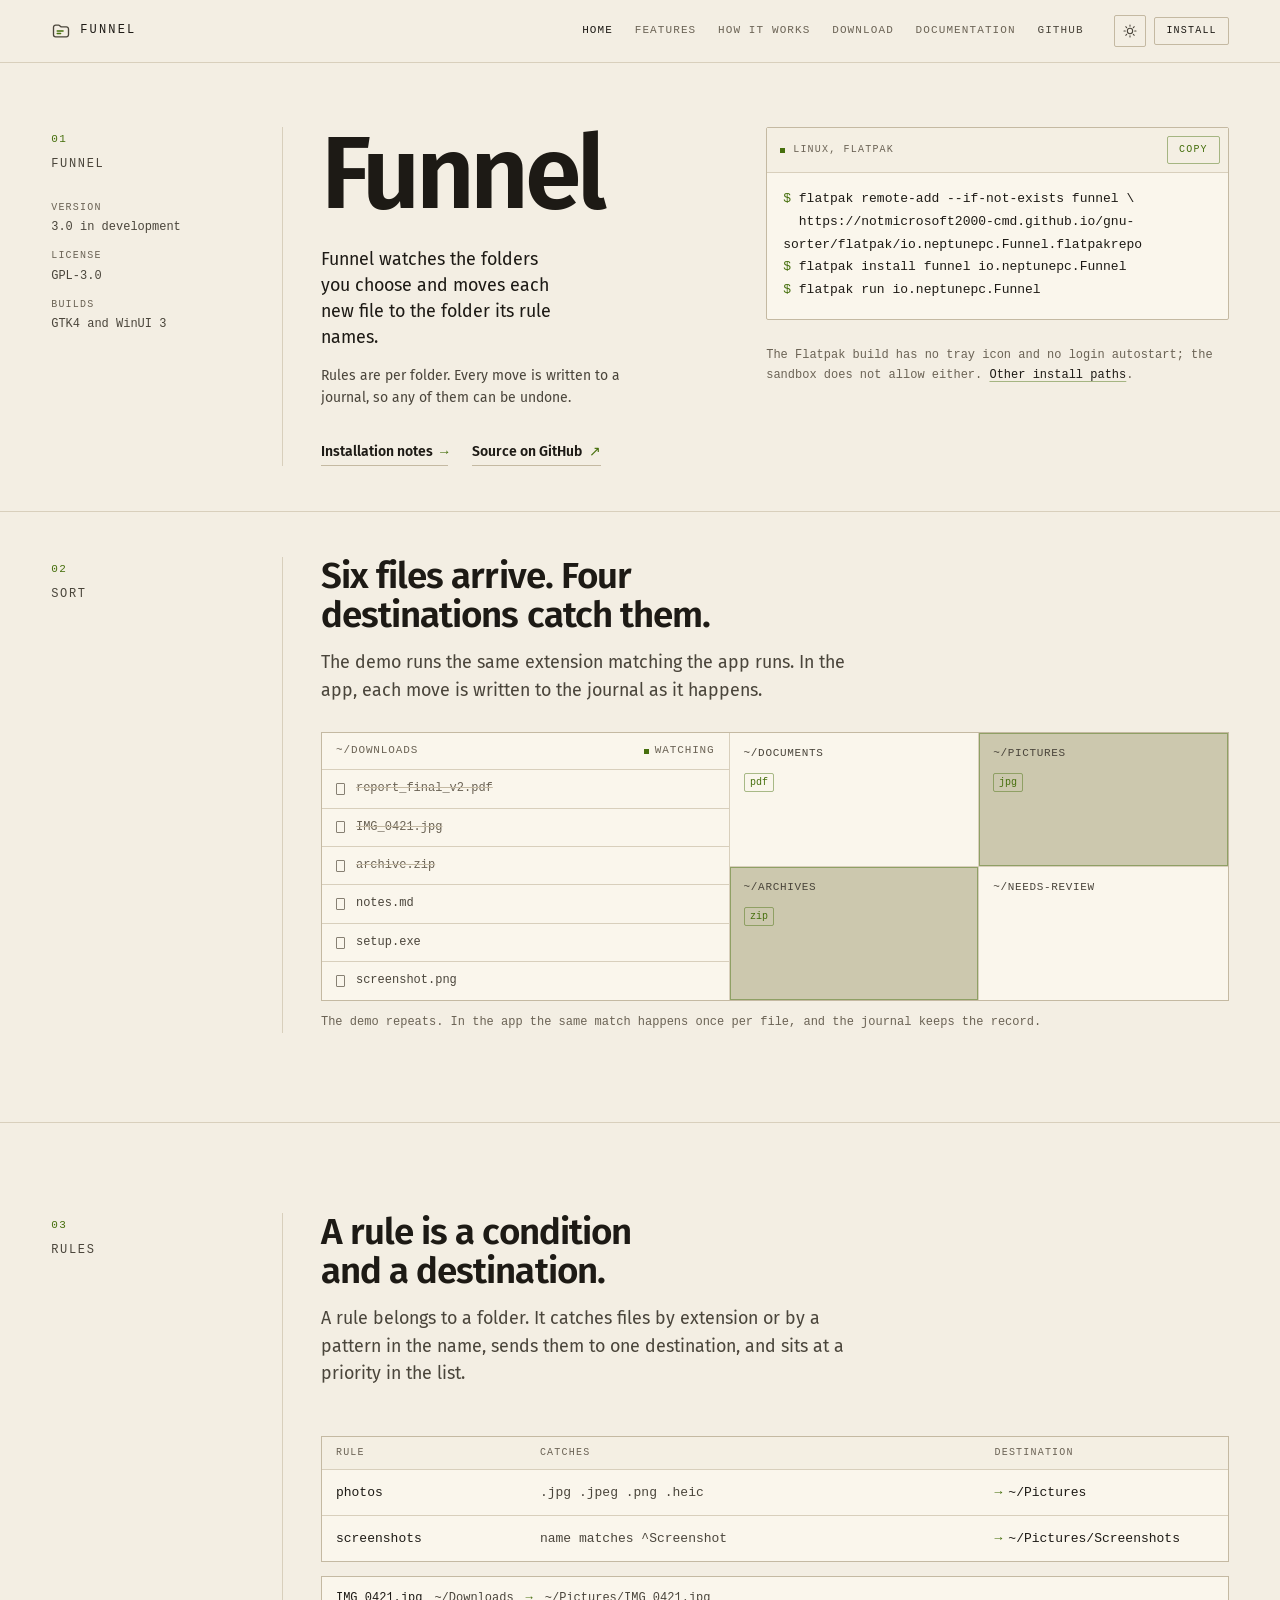
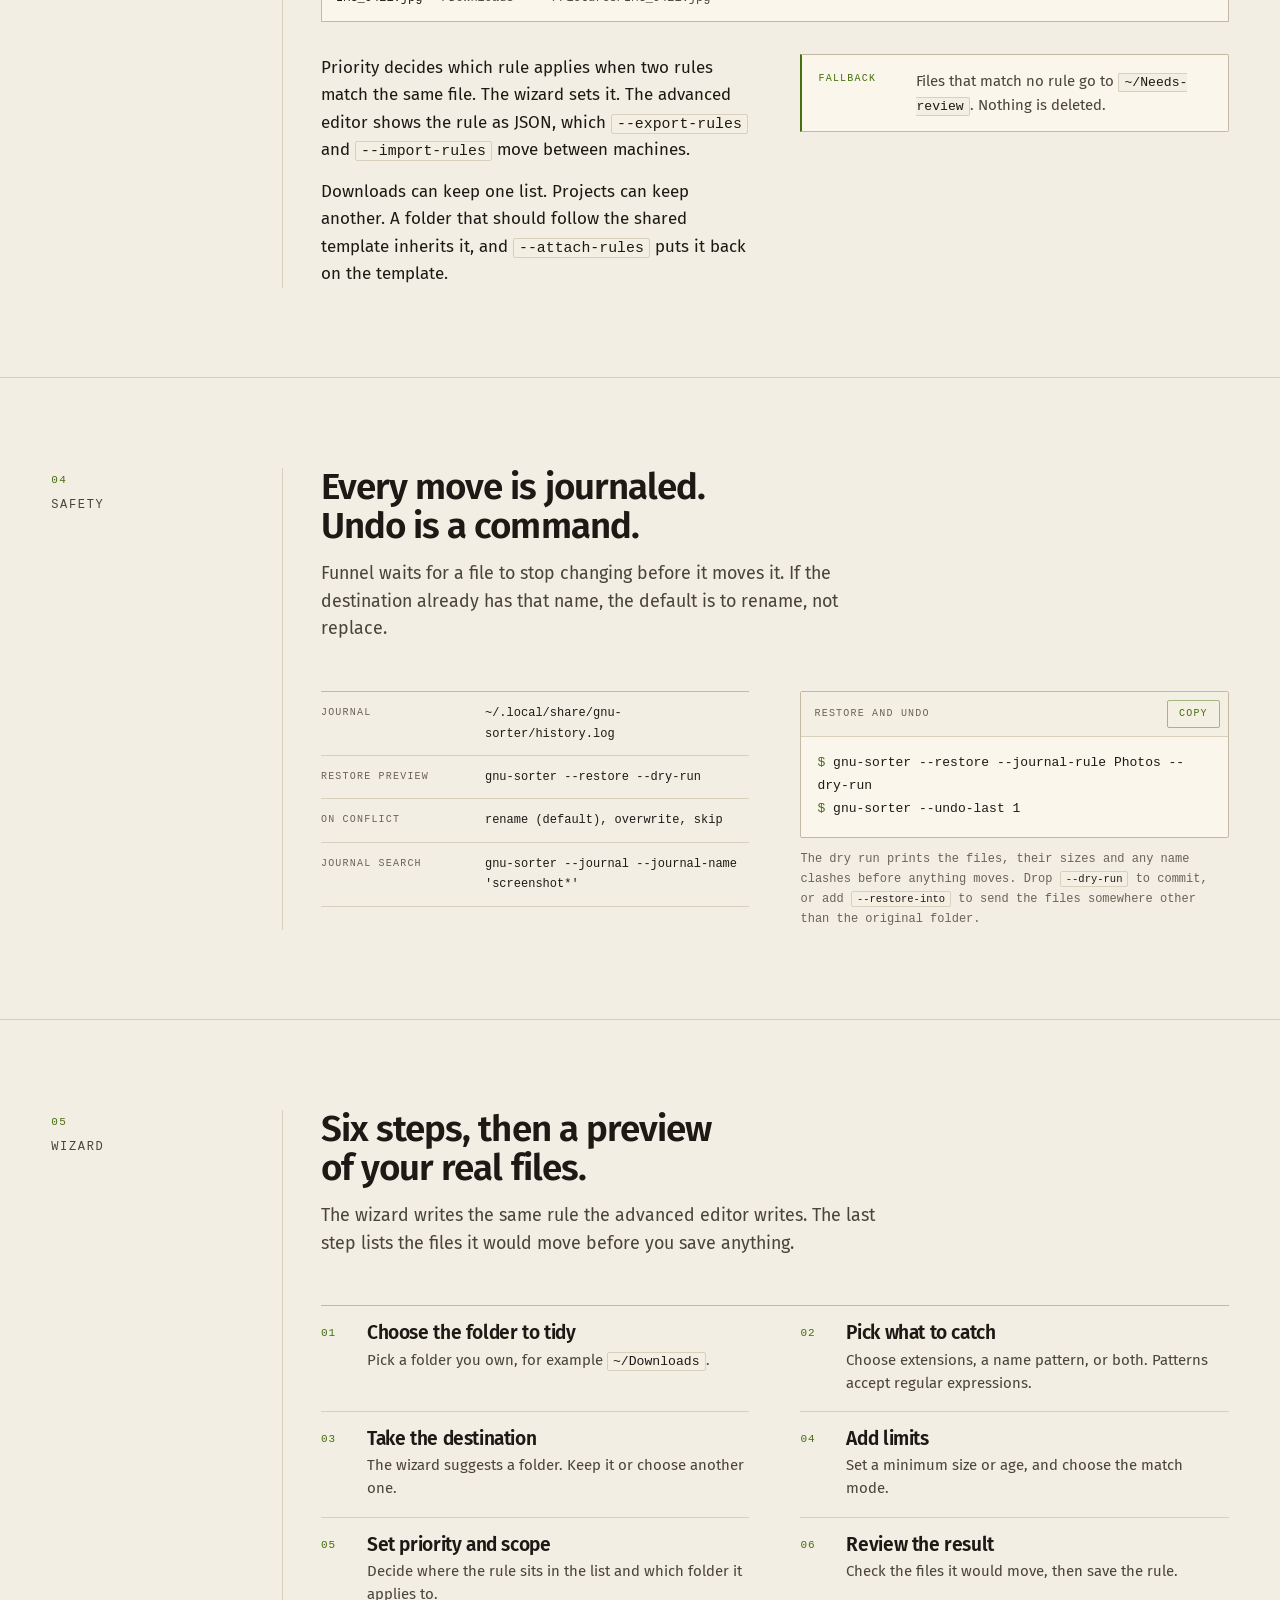
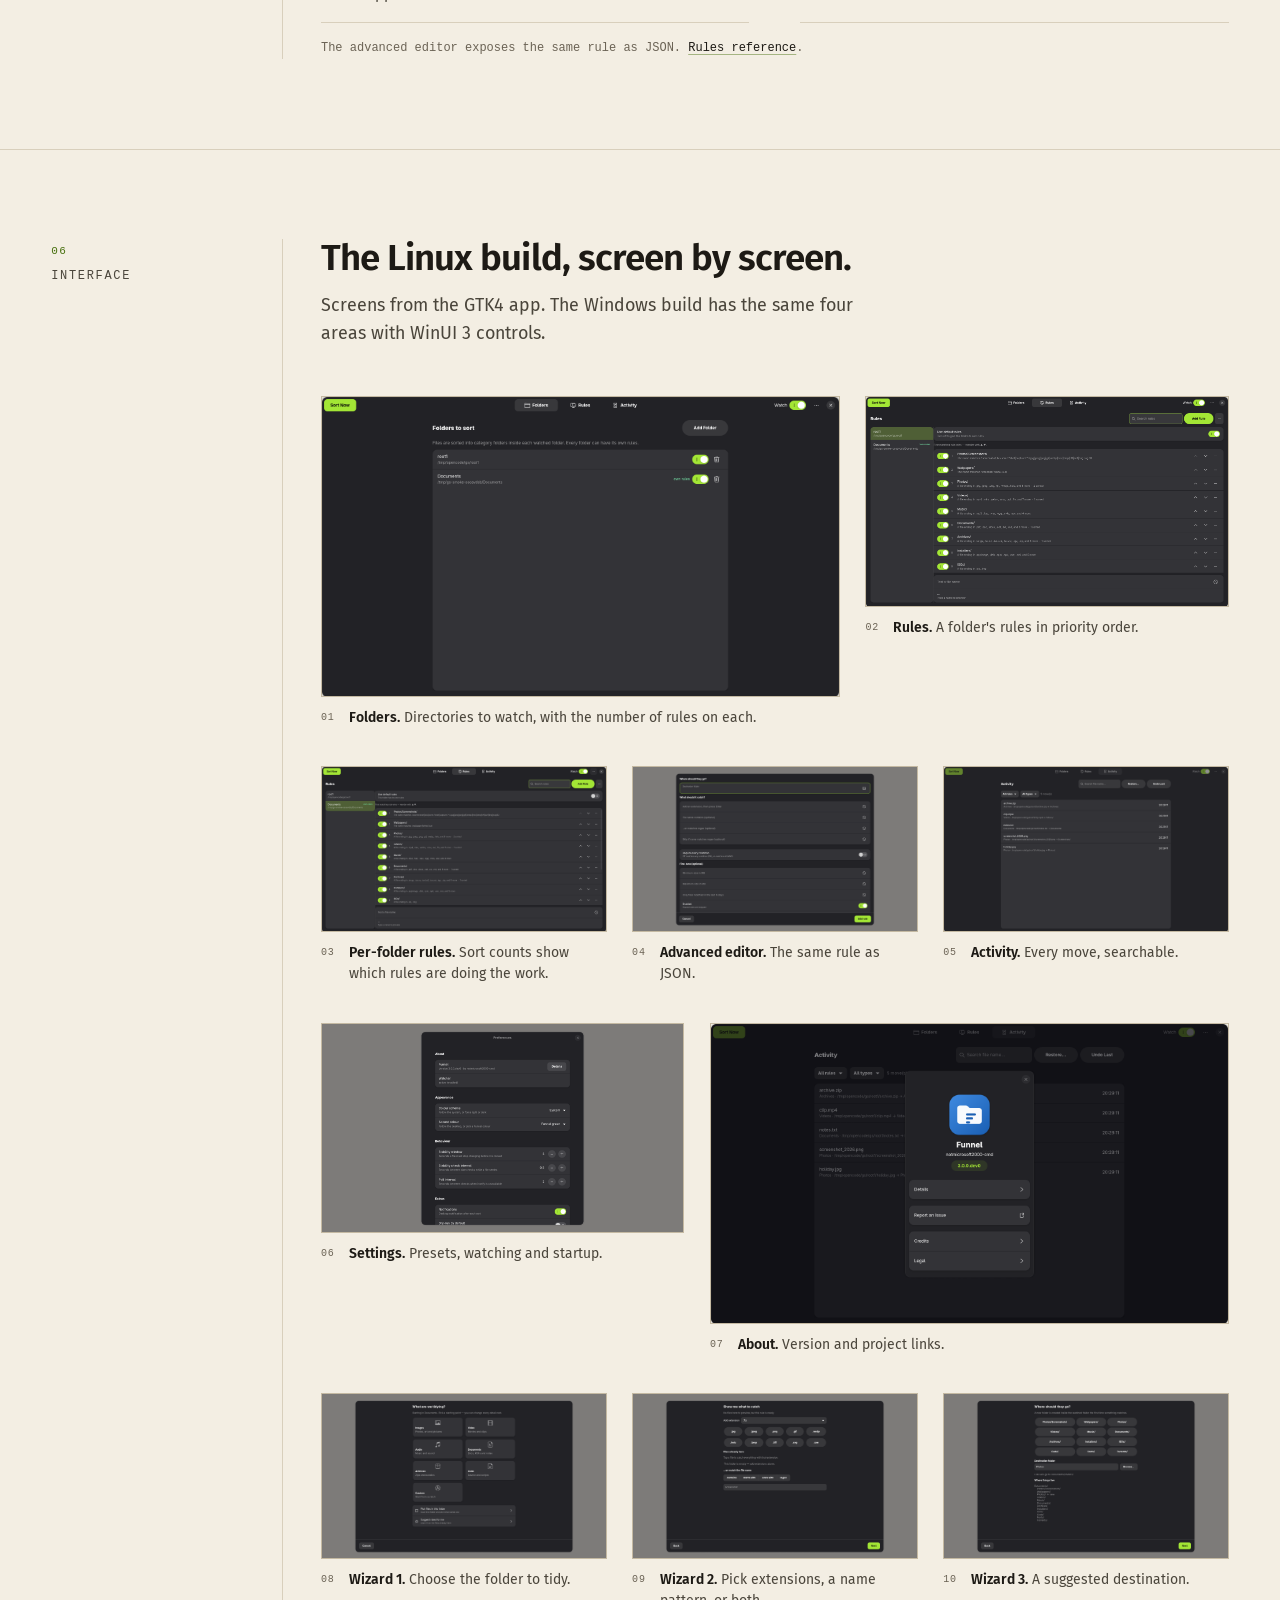
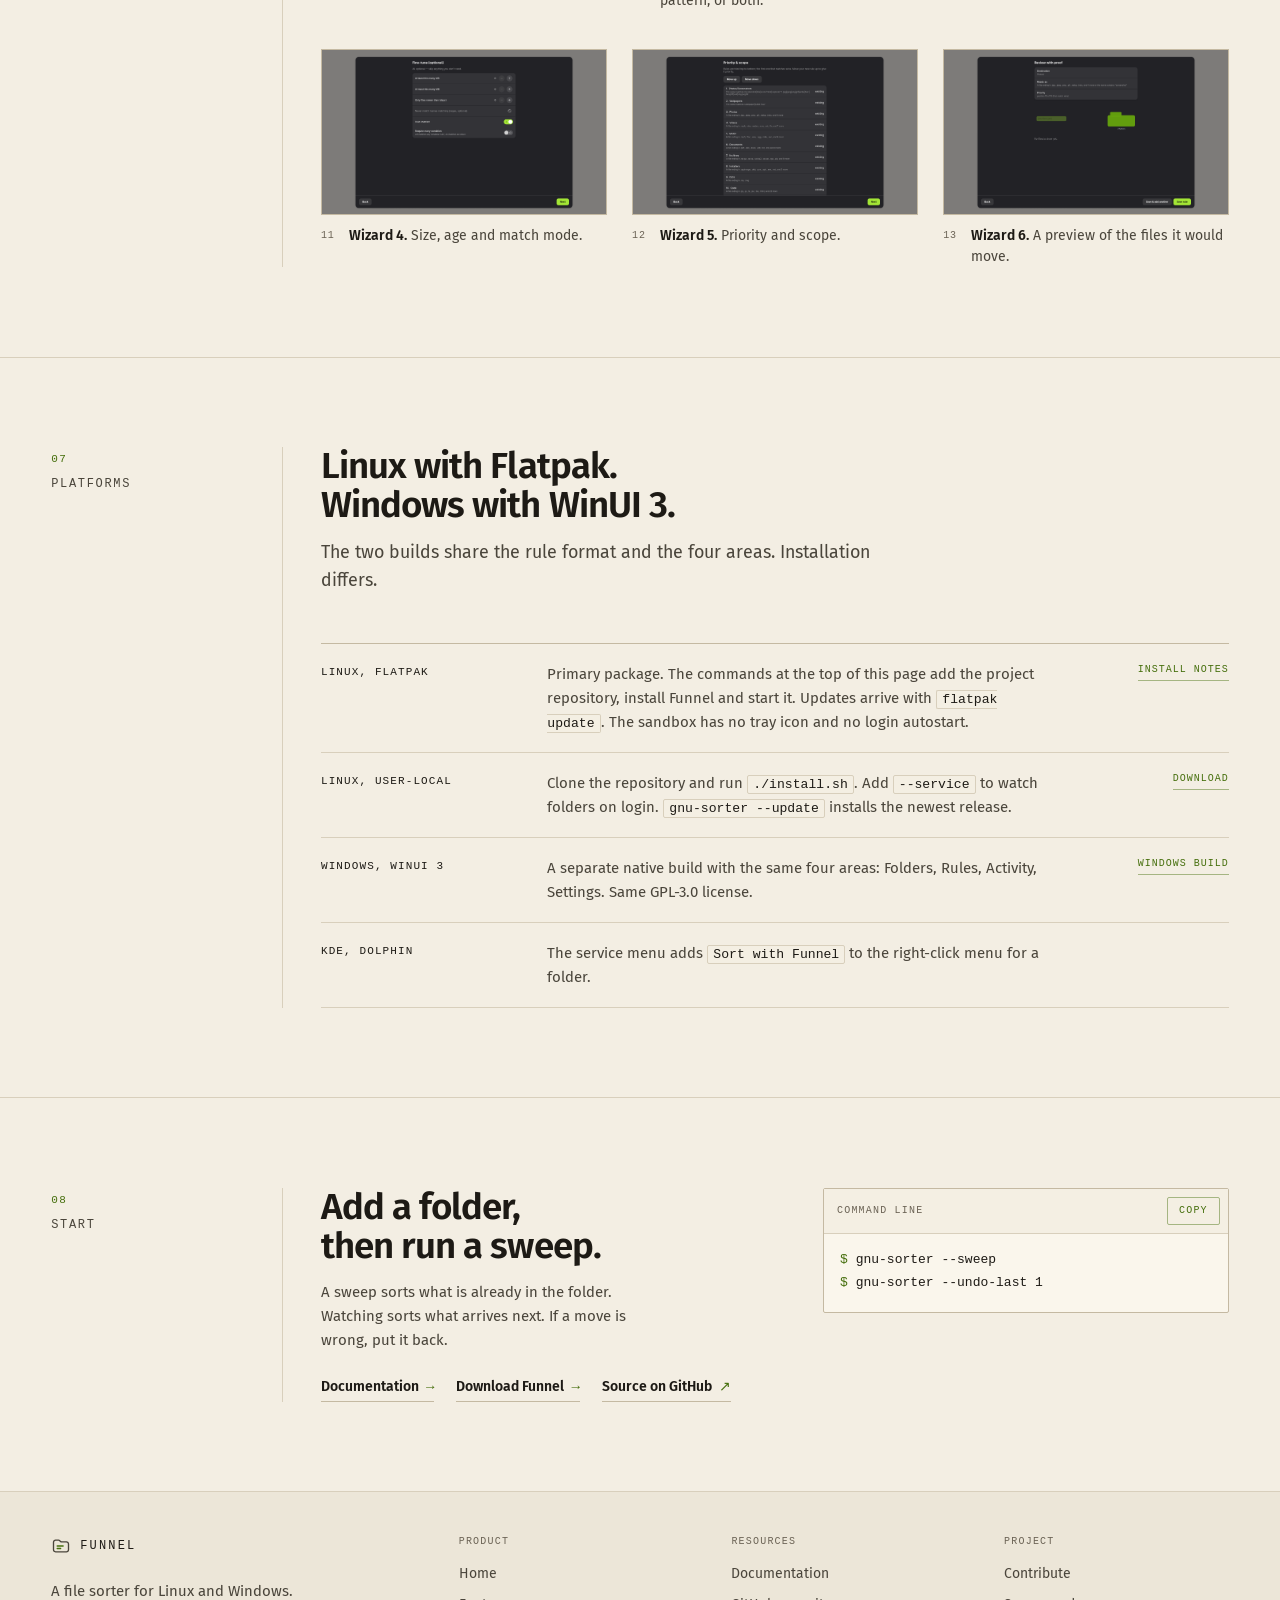
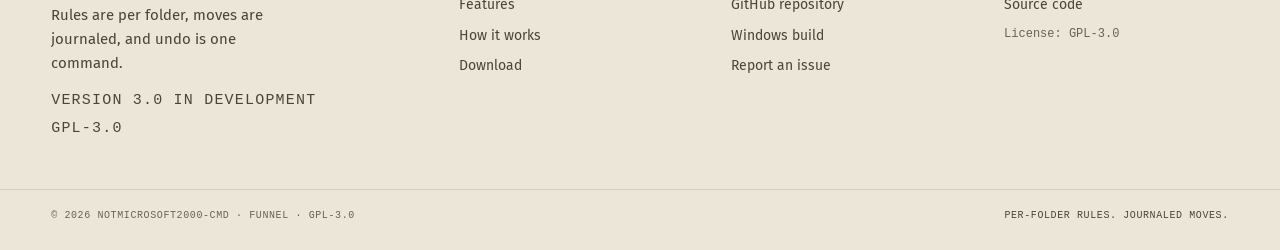
==== commit 7345560b: "docs: rebuild the site on a technical desk system, self-host Fira Sans" ====
--- a/docs/index.html
+++ b/docs/index.html
@@ -3,12 +3,12 @@
 <head>
   <meta charset="UTF-8">
   <meta name="viewport" content="width=device-width, initial-scale=1.0">
-  <title>Funnel — Your files. Your rules. Automatically organized.</title>
-  <meta name="description" content="Funnel is an open-source file-sorting utility. Define custom rules to automatically organize files in your folders, from the GUI or the command line.">
-  <meta name="theme-color" content="#0a0b0d">
+  <title>Funnel: per-folder file sorting for Linux and Windows</title>
+  <meta name="description" content="Funnel is a GPL-3.0 file sorter for Linux and Windows. Write rules per folder, let new files move to their destination, and undo any move from the journal.">
+  <meta name="theme-color" content="#12110f">
   <meta property="og:type" content="website">
-  <meta property="og:title" content="Funnel — Automatic file organization with custom rules">
-  <meta property="og:description" content="An open-source file-sorting utility. Configure rules through a graphical interface or the command line.">
+  <meta property="og:title" content="Funnel: per-folder file sorting for Linux and Windows">
+  <meta property="og:description" content="Rules per folder, a journal for every move, and a six-step rule wizard. Flatpak and user-local install on Linux, a native WinUI 3 build on Windows.">
   <meta property="og:image" content="https://notmicrosoft2000-cmd.github.io/gnu-sorter/icon.png">
   <meta property="og:url" content="https://notmicrosoft2000-cmd.github.io/gnu-sorter/">
   <link rel="icon" href="favicon.ico">
@@ -26,6 +26,27 @@
       } catch (e) { /* ignore */ }
     })();
   </script>
+  <noscript>
+    <style>
+      @media (max-width: 900px) {
+        .site-header .header-inner { flex-wrap: wrap; }
+        .primary-nav {
+          order: 3;
+          position: static;
+          display: flex !important;
+          flex-direction: row;
+          flex-wrap: wrap;
+          width: 100%;
+          margin: 0;
+          padding: 0 0 10px;
+          border: 0;
+          background: transparent;
+        }
+        .primary-nav a { padding: 6px 14px 6px 0; border-bottom: 0; }
+        .menu-toggle { display: none; }
+      }
+    </style>
+  </noscript>
 </head>
 <body>
   <a class="skip-link" href="#main">Skip to content</a>
@@ -56,7 +77,7 @@
           <svg class="icon-moon" viewBox="0 0 24 24" width="18" height="18" fill="none" aria-hidden="true"><path d="M20 14.5A8 8 0 0 1 9.5 4a8 8 0 1 0 10.5 10.5Z" stroke="currentColor" stroke-width="1.6" stroke-linejoin="round"/></svg>
           <svg class="icon-sun" viewBox="0 0 24 24" width="18" height="18" fill="none" aria-hidden="true"><circle cx="12" cy="12" r="4" stroke="currentColor" stroke-width="1.6"/><path d="M12 3v2M12 19v2M3 12h2M19 12h2M5.6 5.6 7 7M17 17l1.4 1.4M18.4 5.6 17 7M7 17l-1.4 1.4" stroke="currentColor" stroke-width="1.6" stroke-linecap="round"/></svg>
         </button>
-        <a class="btn btn-primary btn-sm" href="download.html">Get Funnel</a>
+        <a class="btn btn--line btn--sm" href="download.html">Install</a>
         <button class="icon-button menu-toggle" type="button" aria-label="Open navigation" aria-expanded="false" aria-controls="primary-nav">
           <svg viewBox="0 0 24 24" width="20" height="20" fill="none" aria-hidden="true"><path d="M4 7h16M4 12h16M4 17h16" stroke="currentColor" stroke-width="1.8" stroke-linecap="round"/></svg>
         </button>
@@ -65,326 +86,428 @@
   </header>
 
   <main id="main">
-    <!-- Hero -->
     <section class="hero" id="top">
-      <div class="hero-copy">
-        <p class="eyebrow"><span class="pulse" aria-hidden="true"></span>Open-source file sorting for Linux and Windows</p>
-        <h1>Your files. Your rules.<br><span class="accent">Automatically organized.</span></h1>
-        <p class="lede">
-          An advanced file-sorting utility that keeps your directories organized using custom rules.
-          Configure it through a graphical interface or the command line, and let your workflows handle the rest.
-        </p>
-        <div class="hero-actions">
-          <a class="btn btn-primary btn-lg" href="download.html">Get Started</a>
-          <a class="btn btn-outline btn-lg" href="https://github.com/notmicrosoft2000-cmd/gnu-sorter" target="_blank" rel="noopener">View on GitHub</a>
-        </div>
-        <p class="hero-note">Open source &middot; GPL-3.0 &middot; Rules configured per folder</p>
-      </div>
-
-      <div class="hero-art">
-        <svg class="hero-illustration" viewBox="0 0 560 440" role="img" aria-labelledby="heroArtTitle">
-          <title id="heroArtTitle">Abstract file cards flowing along lines into labeled folders named Documents, Images, Archives, and Other</title>
-          <defs>
-            <linearGradient id="glow" x1="0" y1="0" x2="1" y2="1">
-              <stop offset="0" stop-color="#a3e635" stop-opacity="0.28"/>
-              <stop offset="1" stop-color="#a3e635" stop-opacity="0"/>
-            </linearGradient>
-          </defs>
-
-          <g class="art-grid" aria-hidden="true">
-            <path d="M0 60H560M0 140H560M0 220H560M0 300H560M0 380H560"/>
-            <path d="M80 0V440M180 0V440M280 0V440M380 0V440M480 0V440"/>
-          </g>
-          <circle cx="470" cy="110" r="150" fill="url(#glow)"/>
-
-          <g class="art-flows" aria-hidden="true">
-            <path class="flow" d="M150 87 C 250 87, 286 86, 376 86"/>
-            <path class="flow" d="M150 167 C 250 167, 300 176, 376 176"/>
-            <path class="flow" d="M150 247 C 250 247, 300 266, 376 266"/>
-            <path class="flow" d="M150 327 C 250 327, 300 346, 376 346"/>
-          </g>
-
-          <g class="art-files" aria-hidden="true">
-            <g class="file"><rect x="24" y="70" width="126" height="34" rx="9"/><text x="40" y="91">report.pdf</text></g>
-            <g class="file"><rect x="24" y="150" width="126" height="34" rx="9"/><text x="40" y="171">IMG_0421.jpg</text></g>
-            <g class="file"><rect x="24" y="230" width="126" height="34" rx="9"/><text x="40" y="251">project.zip</text></g>
-            <g class="file"><rect x="24" y="310" width="126" height="34" rx="9"/><text x="40" y="331">notes.md</text></g>
-          </g>
-
-          <g class="art-folders" aria-hidden="true">
-            <g class="folder">
-              <rect class="folder-tab" x="392" y="50" width="54" height="16" rx="6"/>
-              <rect class="folder-body" x="376" y="58" width="160" height="56" rx="12"/>
-              <text x="396" y="92">Documents</text>
-            </g>
-            <g class="folder">
-              <rect class="folder-tab" x="392" y="140" width="54" height="16" rx="6"/>
-              <rect class="folder-body" x="376" y="148" width="160" height="56" rx="12"/>
-              <text x="396" y="182">Images</text>
-            </g>
-            <g class="folder">
-              <rect class="folder-tab" x="392" y="230" width="54" height="16" rx="6"/>
-              <rect class="folder-body" x="376" y="238" width="160" height="56" rx="12"/>
-              <text x="396" y="272">Archives</text>
-            </g>
-            <g class="folder">
-              <rect class="folder-tab" x="392" y="310" width="54" height="16" rx="6"/>
-              <rect class="folder-body" x="376" y="318" width="160" height="56" rx="12"/>
-              <text x="396" y="352">Other</text>
-            </g>
-          </g>
-        </svg>
-      </div>
-    </section>
-
-    <!-- Problem and solution -->
-    <section class="section" id="problem">
-      <div class="container split">
-        <div class="split-copy">
-          <p class="kicker">The problem</p>
-          <h2>Stop sorting files manually.</h2>
-          <p>
-            Filling a folder with downloads, screenshots, exports, and archives is easy. Keeping it tidy
-            afterwards is the part that never ends. Funnel replaces that repeated manual work with
-            rules you write once and reuse.
-          </p>
-          <p>
-            Point it at a folder, describe where each kind of file should go, and let it handle the
-            routine. You stay in control of the rules; the sorting takes care of itself.
-          </p>
-        </div>
-
-        <div class="split-figure" aria-hidden="true">
-          <div class="compare">
-            <div class="compare-col">
-              <p class="compare-label">Before</p>
-              <div class="stack messy">
-                <span>report_final_v2.pdf</span>
-                <span>IMG_0421.jpg</span>
-                <span>archive.zip</span>
-                <span>notes.md</span>
-                <span>screenshot.png</span>
-                <span>setup.exe</span>
-              </div>
-            </div>
-            <div class="compare-arrow">
-              <svg viewBox="0 0 24 24" width="22" height="22" fill="none"><path d="M4 12h15M13 6l6 6-6 6" stroke="currentColor" stroke-width="1.8" stroke-linecap="round" stroke-linejoin="round"/></svg>
-            </div>
-            <div class="compare-col">
-              <p class="compare-label">After</p>
-              <div class="stack tidy">
-                <span class="chip">Documents</span>
-                <span class="chip">Images</span>
-                <span class="chip">Archives</span>
-                <span class="chip">Notes</span>
-                <span class="chip">Installers</span>
-              </div>
-            </div>
-          </div>
-        </div>
-      </div>
-    </section>
-
-    <div class="rule" role="presentation"></div>
-
-    <!-- Live demonstration -->
-    <section class="section" id="demo">
-      <div class="container">
-        <div class="section-head">
-          <p class="kicker">Live demonstration</p>
-          <h2>Watch a downloads folder sort itself.</h2>
-          <p class="section-sub">Files land in Downloads, then move themselves into the matching folder. No clicking, no dragging.</p>
-        </div>
-
-        <div class="demo" data-demo aria-hidden="true">
-          <div class="demo-source">
-            <div class="demo-source-bar">
-              <span class="demo-lights"><i></i><i></i><i></i></span>
-              <span class="demo-source-title">~/Downloads</span>
-            </div>
-            <div class="demo-source-body">
-              <span class="demo-file" data-target="documents" data-ext="pdf">report_final_v2.pdf</span>
-              <span class="demo-file" data-target="images" data-ext="jpg">IMG_0421.jpg</span>
-              <span class="demo-file" data-target="archives" data-ext="zip">archive.zip</span>
-              <span class="demo-file" data-target="documents" data-ext="md">notes.md</span>
-              <span class="demo-file" data-target="other" data-ext="exe">setup.exe</span>
-              <span class="demo-file" data-target="images" data-ext="png">screenshot.png</span>
-            </div>
-          </div>
-
-          <div class="demo-dest">
-            <div class="demo-folder" data-folder="documents">
-              <span class="demo-folder-name">
-                <svg viewBox="0 0 24 24" width="16" height="16" fill="none" aria-hidden="true"><path d="M3 7h6l2 2h10v8a2 2 0 0 1-2 2H3Z" stroke="currentColor" stroke-width="1.7"/></svg>
-                Documents
-              </span>
-              <span class="demo-folder-stack"></span>
-            </div>
-            <div class="demo-folder" data-folder="images">
-              <span class="demo-folder-name">
-                <svg viewBox="0 0 24 24" width="16" height="16" fill="none" aria-hidden="true"><rect x="3" y="5" width="18" height="14" rx="2" stroke="currentColor" stroke-width="1.7"/><path d="m6 16 4-4 3 3 2-2 3 3" stroke="currentColor" stroke-width="1.7" stroke-linejoin="round"/></svg>
-                Images
-              </span>
-              <span class="demo-folder-stack"></span>
-            </div>
-            <div class="demo-folder" data-folder="archives">
-              <span class="demo-folder-name">
-                <svg viewBox="0 0 24 24" width="16" height="16" fill="none" aria-hidden="true"><path d="M4 6h16v4H4ZM4 10h16v9a1 1 0 0 1-1 1H5a1 1 0 0 1-1-1Z" stroke="currentColor" stroke-width="1.7" stroke-linejoin="round"/><path d="M10 14h4" stroke="currentColor" stroke-width="1.7" stroke-linecap="round"/></svg>
-                Archives
-              </span>
-              <span class="demo-folder-stack"></span>
-            </div>
-            <div class="demo-folder" data-folder="other">
-              <span class="demo-folder-name">
-                <svg viewBox="0 0 24 24" width="16" height="16" fill="none" aria-hidden="true"><path d="M3 7h6l2 2h10v8a2 2 0 0 1-2 2H3Z" stroke="currentColor" stroke-width="1.7"/></svg>
-                Other
-              </span>
-              <span class="demo-folder-stack"></span>
-            </div>
-          </div>
-        </div>
-      </div>
-    </section>
-
-    <!-- How a file moves through the app -->
-    <section class="section" id="mechanics">
-      <div class="container">
-        <div class="section-head">
-          <p class="kicker">Under the hood</p>
-          <h2>Every file follows the same four steps.</h2>
-          <p class="section-sub">Watch, match, move and journal. Nothing is touched twice, and every move can be undone.</p>
-        </div>
-        <figure class="viz" data-viz="pipeline">
-          <figcaption class="viz-cap"><b>Watch &rarr; match &rarr; move &rarr; journal.</b> New files are matched against your rules and recorded as they move.</figcaption>
-        </figure>
-        <figure class="viz" data-viz="rules">
-          <figcaption class="viz-cap"><b>Rules choose the destination.</b> Extensions and name patterns send each file to the folder you pick.</figcaption>
-        </figure>
-      </div>
-    </section>
-
-    <!-- At a glance -->
-    <section class="section" id="highlights">
-      <div class="container">
-        <div class="section-head">
-          <p class="kicker">At a glance</p>
-          <h2>Built around rules you control.</h2>
-          <p class="section-sub">Four ideas do most of the work. The details live on their own pages.</p>
-        </div>
-
-        <div class="highlights">
-          <article class="highlight">
-            <div class="card-icon" aria-hidden="true">
-              <svg viewBox="0 0 24 24" width="20" height="20" fill="none"><path d="M4 6h16M4 12h10M4 18h7" stroke="currentColor" stroke-width="1.7" stroke-linecap="round"/><circle cx="18" cy="17" r="3.2" stroke="#a3e635" stroke-width="1.7"/></svg>
-            </div>
-            <h3>Custom sorting rules</h3>
-            <p>Match files by extension or file-name pattern and send them to the folder you choose.</p>
-            <a href="features.html">Explore features →</a>
-          </article>
-
-          <article class="highlight">
-            <div class="card-icon" aria-hidden="true">
-              <svg viewBox="0 0 24 24" width="20" height="20" fill="none"><path d="M12 3v4M12 17v4M3 12h4M17 12h4" stroke="currentColor" stroke-width="1.7" stroke-linecap="round"/><circle cx="12" cy="12" r="3.6" stroke="#a3e635" stroke-width="1.7"/></svg>
-            </div>
-            <h3>Automatic organization</h3>
-            <p>Watch a folder and new files sort themselves once they finish downloading.</p>
-            <a href="features.html">Explore features →</a>
-          </article>
-
-          <article class="highlight">
-            <div class="card-icon" aria-hidden="true">
-              <svg viewBox="0 0 24 24" width="20" height="20" fill="none"><path d="M4 7h7l2 2h7v9a2 2 0 0 1-2 2H4Z" stroke="currentColor" stroke-width="1.7"/><path d="M15 9V6a2 2 0 0 0-2-2h-3" stroke="#a3e635" stroke-width="1.7" stroke-linecap="round"/></svg>
-            </div>
-            <h3>Per-folder rules</h3>
-            <p>Every folder can follow its own scheme, or inherit shared defaults.</p>
-            <a href="features.html">Explore features →</a>
-          </article>
-
-          <article class="highlight">
-            <div class="card-icon" aria-hidden="true">
-              <svg viewBox="0 0 24 24" width="20" height="20" fill="none"><rect x="3" y="4" width="18" height="14" rx="2" stroke="currentColor" stroke-width="1.7"/><path d="M7 21h10M8 10l3 3 5-6" stroke="#a3e635" stroke-width="1.7" stroke-linecap="round" stroke-linejoin="round"/></svg>
-            </div>
-            <h3>GUI and CLI</h3>
-            <p>Configure visually or drive everything from the terminal — same rules, same files.</p>
-            <a href="how-it-works.html">See how it works →</a>
-          </article>
-        </div>
-      </div>
-    </section>
-
-    <!-- See it in action -->
-    <section class="section" id="screens" data-shots-section>
-      <div class="container">
-        <div class="section-head">
-          <p class="kicker">See it in action</p>
-          <h2>Inside the app.</h2>
-          <p class="section-sub">Screenshots from the Linux (GTK4 / libadwaita) build. A guided six-step rule wizard, per-folder rules with sort counts, and the native Windows build with the same areas &mdash; Folders, Rules, Activity and Settings.</p>
-        </div>
-        <div class="gallery">
-          <figure class="shot">
-            <div class="shot-media"><img src="images/app-folders.png" alt="The Folders tab, listing the folders Funnel watches." loading="lazy" data-shot></div>
-            <figcaption><b>Folders</b> &mdash; the directories Funnel keeps tidy.</figcaption>
-          </figure>
-          <figure class="shot">
-            <div class="shot-media"><img src="images/app-rules.png" alt="The Rules page, mapping extensions and name patterns to destination folders." loading="lazy" data-shot></div>
-            <figcaption><b>Rules</b> &mdash; extensions and name patterns mapped to destinations.</figcaption>
-          </figure>
-          <figure class="shot">
-            <div class="shot-media"><img src="images/app-rules-custom.png" alt="The Rules page showing a folder with its own rules and sort counts." loading="lazy" data-shot></div>
-            <figcaption><b>Per-folder rules</b> &mdash; see how many files each rule has sorted.</figcaption>
-          </figure>
-          <figure class="shot">
-            <div class="shot-media"><img src="images/app-wizard-1.png" alt="Rule wizard step 1: choosing what to tidy." loading="lazy" data-shot></div>
-            <figcaption><b>Wizard, step 1</b> &mdash; what are we tidying?</figcaption>
-          </figure>
-          <figure class="shot">
-            <div class="shot-media"><img src="images/app-wizard-2.png" alt="Rule wizard step 2: choosing what to catch." loading="lazy" data-shot></div>
-            <figcaption><b>Wizard, step 2</b> &mdash; what should it catch?</figcaption>
-          </figure>
-          <figure class="shot">
-            <div class="shot-media"><img src="images/app-wizard-3.png" alt="Rule wizard step 3: choosing a destination." loading="lazy" data-shot></div>
-            <figcaption><b>Wizard, step 3</b> &mdash; a suggested destination.</figcaption>
-          </figure>
-          <figure class="shot">
-            <div class="shot-media"><img src="images/app-wizard-4.png" alt="Rule wizard step 4: fine-tuning the rule." loading="lazy" data-shot></div>
-            <figcaption><b>Wizard, step 4</b> &mdash; fine-tune size, age and match mode.</figcaption>
-          </figure>
-          <figure class="shot">
-            <div class="shot-media"><img src="images/app-wizard-5.png" alt="Rule wizard step 5: priority and scope." loading="lazy" data-shot></div>
-            <figcaption><b>Wizard, step 5</b> &mdash; priority and scope.</figcaption>
-          </figure>
-          <figure class="shot">
-            <div class="shot-media"><img src="images/app-wizard-6.png" alt="Rule wizard step 6: review with a preview of affected files." loading="lazy" data-shot></div>
-            <figcaption><b>Wizard, step 6</b> &mdash; review with proof.</figcaption>
-          </figure>
-          <figure class="shot">
-            <div class="shot-media"><img src="images/app-advanced-rules.png" alt="The advanced JSON rule editor." loading="lazy" data-shot></div>
-            <figcaption><b>Advanced editor</b> &mdash; the raw JSON, when you want it.</figcaption>
-          </figure>
-          <figure class="shot">
-            <div class="shot-media"><img src="images/app-activity.png" alt="The Activity page, showing files as they are sorted." loading="lazy" data-shot></div>
-            <figcaption><b>Activity</b> &mdash; a running log of every move.</figcaption>
-          </figure>
-          <figure class="shot">
-            <div class="shot-media"><img src="images/app-settings.png" alt="The Settings page." loading="lazy" data-shot></div>
-            <figcaption><b>Settings</b> &mdash; presets, watching and startup options.</figcaption>
-          </figure>
-          <figure class="shot">
-            <div class="shot-media"><img src="images/app-about.png" alt="The About dialog, showing the Funnel name and version." loading="lazy" data-shot></div>
-            <figcaption><b>About</b> &mdash; the app and its version.</figcaption>
-          </figure>
-        </div>
-      </div>
-    </section>
-
-    <!-- Final call to action -->
-    <section class="cta-final">
-      <div class="container cta-inner">
-        <h2>Funnel is an automation service.</h2>
-        <p>Explore Funnel, configure your first rules, and build a workflow that fits the way you work.</p>
-        <div class="cta-actions">
-          <a class="btn btn-primary btn-lg" href="download.html">Get Funnel</a>
-          <a class="btn btn-outline btn-lg" href="https://github.com/notmicrosoft2000-cmd/gnu-sorter" target="_blank" rel="noopener">Explore the Source</a>
+      <div class="wrap rail-grid">
+        <div class="rail">
+          <span class="rail-index">01</span>
+          <span class="rail-label">Funnel</span>
+          <dl class="rail-meta">
+            <div>
+              <dt>Version</dt>
+              <dd>3.0 in development</dd>
+            </div>
+            <div>
+              <dt>License</dt>
+              <dd>GPL-3.0</dd>
+            </div>
+            <div>
+              <dt>Builds</dt>
+              <dd>GTK4 and WinUI 3</dd>
+            </div>
+          </dl>
+        </div>
+
+        <div class="rail-body hero-grid">
+          <div class="hero-copy">
+            <h1 class="hero-title">Funnel</h1>
+            <p class="hero-lede">Funnel watches the folders you choose and moves each new file to the folder its rule names.</p>
+            <p class="hero-note">Rules are per folder. Every move is written to a journal, so any of them can be undone.</p>
+            <p class="hero-links">
+              <a class="link" href="docs.html">Installation notes</a>
+              <a class="link link--ext" href="https://github.com/notmicrosoft2000-cmd/gnu-sorter" target="_blank" rel="noopener">Source on GitHub</a>
+            </p>
+          </div>
+
+          <div class="hero-aside">
+            <div class="code code--primary">
+              <div class="code-head">
+                <span class="code-label">Linux, Flatpak</span>
+                <button class="copy-btn" type="button" data-copy="flatpak remote-add --if-not-exists funnel \
+  https://notmicrosoft2000-cmd.github.io/gnu-sorter/flatpak/io.neptunepc.Funnel.flatpakrepo
+flatpak install funnel io.neptunepc.Funnel
+flatpak run io.neptunepc.Funnel" aria-label="Copy the Flatpak install commands">Copy</button>
+              </div>
+              <pre><code><span class="prompt" aria-hidden="true">$</span> flatpak remote-add --if-not-exists funnel \
+  https://notmicrosoft2000-cmd.github.io/gnu-sorter/flatpak/io.neptunepc.Funnel.flatpakrepo
+<span class="prompt" aria-hidden="true">$</span> flatpak install funnel io.neptunepc.Funnel
+<span class="prompt" aria-hidden="true">$</span> flatpak run io.neptunepc.Funnel</code></pre>
+            </div>
+            <p class="fineprint">The Flatpak build has no tray icon and no login autostart; the sandbox does not allow either. <a href="download.html">Other install paths</a>.</p>
+          </div>
+        </div>
+      </div>
+    </section>
+
+    <section class="band" id="sort">
+      <div class="wrap rail-grid">
+        <div class="rail">
+          <span class="rail-index">02</span>
+          <span class="rail-label">Sort</span>
+        </div>
+
+        <div class="rail-body">
+          <header class="sec-head">
+            <h2 class="sec-title">Six files arrive. Four destinations catch them.</h2>
+            <p class="sec-lede">The demo runs the same extension matching the app runs. In the app, each move is written to the journal as it happens.</p>
+          </header>
+
+          <div class="demo" data-demo aria-hidden="true">
+            <div class="demo-grid">
+              <div class="demo-source">
+                <div class="demo-bar">
+                  <span>~/Downloads</span>
+                  <span class="demo-state">watching</span>
+                </div>
+                <div class="demo-files">
+                  <span class="demo-file" data-target="documents" data-ext="pdf">report_final_v2.pdf</span>
+                  <span class="demo-file" data-target="images" data-ext="jpg">IMG_0421.jpg</span>
+                  <span class="demo-file" data-target="archives" data-ext="zip">archive.zip</span>
+                  <span class="demo-file" data-target="documents" data-ext="md">notes.md</span>
+                  <span class="demo-file" data-target="other" data-ext="exe">setup.exe</span>
+                  <span class="demo-file" data-target="images" data-ext="png">screenshot.png</span>
+                </div>
+              </div>
+
+              <div class="demo-dest">
+                <div class="demo-folder" data-folder="documents">
+                  <span class="demo-folder-name">~/Documents</span>
+                  <span class="demo-folder-stack"></span>
+                </div>
+                <div class="demo-folder" data-folder="images">
+                  <span class="demo-folder-name">~/Pictures</span>
+                  <span class="demo-folder-stack"></span>
+                </div>
+                <div class="demo-folder" data-folder="archives">
+                  <span class="demo-folder-name">~/Archives</span>
+                  <span class="demo-folder-stack"></span>
+                </div>
+                <div class="demo-folder" data-folder="other">
+                  <span class="demo-folder-name">~/Needs-review</span>
+                  <span class="demo-folder-stack"></span>
+                </div>
+              </div>
+            </div>
+          </div>
+
+          <p class="fineprint demo-note">The demo repeats. In the app the same match happens once per file, and the journal keeps the record.</p>
+          <noscript><p class="fineprint">The demo animation needs JavaScript. The screenshots and commands do not.</p></noscript>
+        </div>
+      </div>
+    </section>
+
+    <section class="band" id="rules">
+      <div class="wrap rail-grid">
+        <div class="rail">
+          <span class="rail-index">03</span>
+          <span class="rail-label">Rules</span>
+        </div>
+
+        <div class="rail-body">
+          <header class="sec-head">
+            <h2 class="sec-title">A rule is a condition and a destination.</h2>
+            <p class="sec-lede">A rule belongs to a folder. It catches files by extension or by a pattern in the name, sends them to one destination, and sits at a priority in the list.</p>
+          </header>
+
+          <div class="rule-table">
+            <div class="rule-head" aria-hidden="true">
+              <span>Rule</span>
+              <span>Catches</span>
+              <span>Destination</span>
+            </div>
+            <div class="rule-row">
+              <span class="rule-cell rule-cell--name" data-label="Rule">photos</span>
+              <span class="rule-cell rule-cell--match" data-label="Catches">.jpg .jpeg .png .heic</span>
+              <span class="rule-cell rule-cell--dest" data-label="Destination">~/Pictures</span>
+            </div>
+            <div class="rule-row">
+              <span class="rule-cell rule-cell--name" data-label="Rule">screenshots</span>
+              <span class="rule-cell rule-cell--match" data-label="Catches">name matches ^Screenshot</span>
+              <span class="rule-cell rule-cell--dest" data-label="Destination">~/Pictures/Screenshots</span>
+            </div>
+          </div>
+
+          <div class="move" aria-hidden="true">
+            <span class="move-file">IMG_0421.jpg</span>
+            <span class="move-path">~/Downloads</span>
+            <span class="move-arrow">&#8594;</span>
+            <span class="move-path">~/Pictures/IMG_0421.jpg</span>
+          </div>
+
+          <div class="cols">
+            <div class="prose">
+              <p>Priority decides which rule applies when two rules match the same file. The wizard sets it. The advanced editor shows the rule as JSON, which <code>--export-rules</code> and <code>--import-rules</code> move between machines.</p>
+              <p>Downloads can keep one list. Projects can keep another. A folder that should follow the shared template inherits it, and <code>--attach-rules</code> puts it back on the template.</p>
+            </div>
+            <div class="note">
+              <span class="note-label">Fallback</span>
+              <p>Files that match no rule go to <code>~/Needs-review</code>. Nothing is deleted.</p>
+            </div>
+          </div>
+        </div>
+      </div>
+    </section>
+
+    <section class="band" id="safety">
+      <div class="wrap rail-grid">
+        <div class="rail">
+          <span class="rail-index">04</span>
+          <span class="rail-label">Safety</span>
+        </div>
+
+        <div class="rail-body">
+          <header class="sec-head">
+            <h2 class="sec-title">Every move is journaled. Undo is a command.</h2>
+            <p class="sec-lede">Funnel waits for a file to stop changing before it moves it. If the destination already has that name, the default is to rename, not replace.</p>
+          </header>
+
+          <div class="cols">
+            <div>
+              <dl class="spec">
+                <div class="spec-row">
+                  <dt>Journal</dt>
+                  <dd>~/.local/share/gnu-sorter/history.log</dd>
+                </div>
+                <div class="spec-row">
+                  <dt>Restore preview</dt>
+                  <dd>gnu-sorter --restore --dry-run</dd>
+                </div>
+                <div class="spec-row">
+                  <dt>On conflict</dt>
+                  <dd>rename (default), overwrite, skip</dd>
+                </div>
+                <div class="spec-row">
+                  <dt>Journal search</dt>
+                  <dd>gnu-sorter --journal --journal-name 'screenshot*'</dd>
+                </div>
+              </dl>
+            </div>
+
+            <div>
+              <div class="code">
+                <div class="code-head">
+                  <span class="code-label">Restore and undo</span>
+                  <button class="copy-btn" type="button" data-copy="gnu-sorter --restore --journal-rule Photos --dry-run
+gnu-sorter --undo-last 1" aria-label="Copy the restore and undo commands">Copy</button>
+                </div>
+                <pre><code><span class="prompt" aria-hidden="true">$</span> gnu-sorter --restore --journal-rule Photos --dry-run
+<span class="prompt" aria-hidden="true">$</span> gnu-sorter --undo-last 1</code></pre>
+              </div>
+              <p class="fineprint">The dry run prints the files, their sizes and any name clashes before anything moves. Drop <code>--dry-run</code> to commit, or add <code>--restore-into</code> to send the files somewhere other than the original folder.</p>
+            </div>
+          </div>
+        </div>
+      </div>
+    </section>
+
+    <section class="band" id="wizard">
+      <div class="wrap rail-grid">
+        <div class="rail">
+          <span class="rail-index">05</span>
+          <span class="rail-label">Wizard</span>
+        </div>
+
+        <div class="rail-body">
+          <header class="sec-head">
+            <h2 class="sec-title">Six steps, then a preview of your real files.</h2>
+            <p class="sec-lede">The wizard writes the same rule the advanced editor writes. The last step lists the files it would move before you save anything.</p>
+          </header>
+
+          <ol class="seq">
+            <li class="seq-item">
+              <span class="seq-index">01</span>
+              <div>
+                <h3 class="seq-title">Choose the folder to tidy</h3>
+                <p class="seq-text">Pick a folder you own, for example <code>~/Downloads</code>.</p>
+              </div>
+            </li>
+            <li class="seq-item">
+              <span class="seq-index">02</span>
+              <div>
+                <h3 class="seq-title">Pick what to catch</h3>
+                <p class="seq-text">Choose extensions, a name pattern, or both. Patterns accept regular expressions.</p>
+              </div>
+            </li>
+            <li class="seq-item">
+              <span class="seq-index">03</span>
+              <div>
+                <h3 class="seq-title">Take the destination</h3>
+                <p class="seq-text">The wizard suggests a folder. Keep it or choose another one.</p>
+              </div>
+            </li>
+            <li class="seq-item">
+              <span class="seq-index">04</span>
+              <div>
+                <h3 class="seq-title">Add limits</h3>
+                <p class="seq-text">Set a minimum size or age, and choose the match mode.</p>
+              </div>
+            </li>
+            <li class="seq-item">
+              <span class="seq-index">05</span>
+              <div>
+                <h3 class="seq-title">Set priority and scope</h3>
+                <p class="seq-text">Decide where the rule sits in the list and which folder it applies to.</p>
+              </div>
+            </li>
+            <li class="seq-item">
+              <span class="seq-index">06</span>
+              <div>
+                <h3 class="seq-title">Review the result</h3>
+                <p class="seq-text">Check the files it would move, then save the rule.</p>
+              </div>
+            </li>
+          </ol>
+
+          <p class="fineprint">The advanced editor exposes the same rule as JSON. <a href="docs.html#rules">Rules reference</a>.</p>
+        </div>
+      </div>
+    </section>
+
+    <section class="band" id="screens" data-shots-section>
+      <div class="wrap rail-grid">
+        <div class="rail">
+          <span class="rail-index">06</span>
+          <span class="rail-label">Interface</span>
+        </div>
+
+        <div class="rail-body">
+          <header class="sec-head">
+            <h2 class="sec-title">The Linux build, screen by screen.</h2>
+            <p class="sec-lede">Screens from the GTK4 app. The Windows build has the same four areas with WinUI 3 controls.</p>
+          </header>
+
+          <div class="gallery">
+            <figure class="shot shot--7">
+              <div class="shot-media"><img src="images/app-folders.png" alt="The Folders page in Funnel, listing watched directories with a rule count next to each." loading="lazy" data-shot></div>
+              <figcaption><span class="shot-no">01</span><span><b>Folders.</b> Directories to watch, with the number of rules on each.</span></figcaption>
+            </figure>
+            <figure class="shot shot--5">
+              <div class="shot-media"><img src="images/app-rules.png" alt="The Rules page showing a folder's rules with extensions and destinations." loading="lazy" data-shot></div>
+              <figcaption><span class="shot-no">02</span><span><b>Rules.</b> A folder's rules in priority order.</span></figcaption>
+            </figure>
+            <figure class="shot shot--4">
+              <div class="shot-media"><img src="images/app-rules-custom.png" alt="The Rules page for a folder that keeps its own rules, with sort counts per rule." loading="lazy" data-shot></div>
+              <figcaption><span class="shot-no">03</span><span><b>Per-folder rules.</b> Sort counts show which rules are doing the work.</span></figcaption>
+            </figure>
+            <figure class="shot shot--4">
+              <div class="shot-media"><img src="images/app-advanced-rules.png" alt="The JSON editor showing a rule's raw configuration." loading="lazy" data-shot></div>
+              <figcaption><span class="shot-no">04</span><span><b>Advanced editor.</b> The same rule as JSON.</span></figcaption>
+            </figure>
+            <figure class="shot shot--4">
+              <div class="shot-media"><img src="images/app-activity.png" alt="The Activity page listing sorted files with their rule and destination." loading="lazy" data-shot></div>
+              <figcaption><span class="shot-no">05</span><span><b>Activity.</b> Every move, searchable.</span></figcaption>
+            </figure>
+            <figure class="shot shot--5">
+              <div class="shot-media"><img src="images/app-settings.png" alt="The Settings page with preset, watch and startup options." loading="lazy" data-shot></div>
+              <figcaption><span class="shot-no">06</span><span><b>Settings.</b> Presets, watching and startup.</span></figcaption>
+            </figure>
+            <figure class="shot shot--7">
+              <div class="shot-media"><img src="images/app-about.png" alt="The About dialog with the Funnel name, version and project links." loading="lazy" data-shot></div>
+              <figcaption><span class="shot-no">07</span><span><b>About.</b> Version and project links.</span></figcaption>
+            </figure>
+            <figure class="shot shot--4">
+              <div class="shot-media"><img src="images/app-wizard-1.png" alt="Rule wizard step 1, choosing the folder to tidy." loading="lazy" data-shot></div>
+              <figcaption><span class="shot-no">08</span><span><b>Wizard 1.</b> Choose the folder to tidy.</span></figcaption>
+            </figure>
+            <figure class="shot shot--4">
+              <div class="shot-media"><img src="images/app-wizard-2.png" alt="Rule wizard step 2, choosing extensions and name patterns to catch." loading="lazy" data-shot></div>
+              <figcaption><span class="shot-no">09</span><span><b>Wizard 2.</b> Pick extensions, a name pattern, or both.</span></figcaption>
+            </figure>
+            <figure class="shot shot--4">
+              <div class="shot-media"><img src="images/app-wizard-3.png" alt="Rule wizard step 3, showing a suggested destination folder." loading="lazy" data-shot></div>
+              <figcaption><span class="shot-no">10</span><span><b>Wizard 3.</b> A suggested destination.</span></figcaption>
+            </figure>
+            <figure class="shot shot--4">
+              <div class="shot-media"><img src="images/app-wizard-4.png" alt="Rule wizard step 4, setting size and age limits and the match mode." loading="lazy" data-shot></div>
+              <figcaption><span class="shot-no">11</span><span><b>Wizard 4.</b> Size, age and match mode.</span></figcaption>
+            </figure>
+            <figure class="shot shot--4">
+              <div class="shot-media"><img src="images/app-wizard-5.png" alt="Rule wizard step 5, setting rule priority and scope." loading="lazy" data-shot></div>
+              <figcaption><span class="shot-no">12</span><span><b>Wizard 5.</b> Priority and scope.</span></figcaption>
+            </figure>
+            <figure class="shot shot--4">
+              <div class="shot-media"><img src="images/app-wizard-6.png" alt="Rule wizard step 6, reviewing the files the rule would move." loading="lazy" data-shot></div>
+              <figcaption><span class="shot-no">13</span><span><b>Wizard 6.</b> A preview of the files it would move.</span></figcaption>
+            </figure>
+          </div>
+        </div>
+      </div>
+    </section>
+
+    <section class="band" id="platforms">
+      <div class="wrap rail-grid">
+        <div class="rail">
+          <span class="rail-index">07</span>
+          <span class="rail-label">Platforms</span>
+        </div>
+
+        <div class="rail-body">
+          <header class="sec-head">
+            <h2 class="sec-title">Linux with Flatpak. Windows with WinUI 3.</h2>
+            <p class="sec-lede">The two builds share the rule format and the four areas. Installation differs.</p>
+          </header>
+
+          <div class="paths">
+            <div class="path">
+              <span class="path-name">Linux, Flatpak</span>
+              <div class="path-body">
+                <p>Primary package. The commands at the top of this page add the project repository, install Funnel and start it. Updates arrive with <code>flatpak update</code>. The sandbox has no tray icon and no login autostart.</p>
+              </div>
+              <a class="path-link" href="docs.html#install">Install notes</a>
+            </div>
+            <div class="path">
+              <span class="path-name">Linux, user-local</span>
+              <div class="path-body">
+                <p>Clone the repository and run <code>./install.sh</code>. Add <code>--service</code> to watch folders on login. <code>gnu-sorter --update</code> installs the newest release.</p>
+              </div>
+              <a class="path-link" href="download.html">Download</a>
+            </div>
+            <div class="path">
+              <span class="path-name">Windows, WinUI 3</span>
+              <div class="path-body">
+                <p>A separate native build with the same four areas: Folders, Rules, Activity, Settings. Same GPL-3.0 license.</p>
+              </div>
+              <a class="path-link" href="https://github.com/notmicrosoft2000-cmd/gnu-sorter-windows" target="_blank" rel="noopener">Windows build</a>
+            </div>
+            <div class="path">
+              <span class="path-name">KDE, Dolphin</span>
+              <div class="path-body">
+                <p>The service menu adds <code>Sort with Funnel</code> to the right-click menu for a folder.</p>
+              </div>
+            </div>
+          </div>
+        </div>
+      </div>
+    </section>
+
+    <section class="band" id="start">
+      <div class="wrap rail-grid">
+        <div class="rail">
+          <span class="rail-index">08</span>
+          <span class="rail-label">Start</span>
+        </div>
+
+        <div class="rail-body">
+          <div class="start-grid">
+            <div class="start-copy">
+              <h2 class="sec-title">Add a folder, then run a sweep.</h2>
+              <p>A sweep sorts what is already in the folder. Watching sorts what arrives next. If a move is wrong, put it back.</p>
+              <div class="start-actions">
+                <a class="link" href="docs.html">Documentation</a>
+                <a class="link" href="download.html">Download Funnel</a>
+                <a class="link link--ext" href="https://github.com/notmicrosoft2000-cmd/gnu-sorter" target="_blank" rel="noopener">Source on GitHub</a>
+              </div>
+            </div>
+
+            <div class="code">
+              <div class="code-head">
+                <span class="code-label">Command line</span>
+                <button class="copy-btn" type="button" data-copy="gnu-sorter --sweep
+gnu-sorter --undo-last 1" aria-label="Copy the sweep and undo commands">Copy</button>
+              </div>
+              <pre><code><span class="prompt" aria-hidden="true">$</span> gnu-sorter --sweep
+<span class="prompt" aria-hidden="true">$</span> gnu-sorter --undo-last 1</code></pre>
+            </div>
+          </div>
         </div>
       </div>
     </section>
@@ -392,7 +515,7 @@
 
   <footer class="site-footer">
     <h2 class="visually-hidden">Site footer</h2>
-    <div class="container footer-grid">
+    <div class="wrap footer-grid">
       <div class="footer-brand">
         <a class="brand" href="index.html" aria-label="Funnel home">
           <span class="brand-mark" aria-hidden="true">
@@ -403,7 +526,11 @@
           </span>
           <span class="brand-text">Funnel</span>
         </a>
-        <p>An advanced, open-source file-sorting utility for keeping your directories organized with custom rules.</p>
+        <p>A file sorter for Linux and Windows. Rules are per folder, moves are journaled, and undo is one command.</p>
+        <p class="footer-meta">
+          <span>Version 3.0 in development</span>
+          <span>GPL-3.0</span>
+        </p>
       </div>
 
       <nav class="footer-col" aria-label="Product">
@@ -430,12 +557,12 @@
       </nav>
     </div>
 
-    <div class="container footer-bottom">
+    <div class="wrap footer-bottom">
       <p>&copy; <span id="year">2026</span> notmicrosoft2000-cmd &middot; Funnel &middot; GPL-3.0</p>
-      <p class="footer-tag">Your files. Your rules. Automatically organized.</p>
+      <p class="footer-tag">Per-folder rules. Journaled moves.</p>
     </div>
   </footer>
 
   <script src="script.js"></script>
 </body>
-</html>+</html>
--- a/docs/style.css
+++ b/docs/style.css
@@ -1,56 +1,103 @@
 /* ============================================================
-   Funnel — project website
+   Funnel site
+   Technical desk, dark. Warm graphite, one accent, hairline structure.
+   Dark is the default. Light is a paper variant.
    ============================================================ */
 
+@font-face {
+  font-family: "Fira Sans";
+  src: url("fonts/FiraSans-Regular.woff2") format("woff2");
+  font-weight: 400;
+  font-style: normal;
+  font-display: swap;
+}
+
+@font-face {
+  font-family: "Fira Sans";
+  src: url("fonts/FiraSans-SemiBold.woff2") format("woff2");
+  font-weight: 600;
+  font-style: normal;
+  font-display: swap;
+}
+
 :root {
-  --bg: #0a0b0d;
-  --bg-soft: #0e1013;
-  --surface: #121417;
-  --surface-2: #171a1e;
-  --surface-3: #1d2126;
-  --border: rgba(255, 255, 255, 0.09);
-  --border-strong: rgba(255, 255, 255, 0.16);
-  --text: #f1f3f4;
-  --text-dim: #a7aeb5;
-  --text-faint: #8a9199;
+  color-scheme: dark;
+
+  --ground: #12110f;
+  --ground-2: #171512;
+  --plate: #1a1815;
+  --plate-2: #201d19;
+
+  --line: #2d2923;
+  --line-2: #3d382f;
+
+  --ink: #ece7dd;
+  --ink-2: #b9b1a3;
+  --ink-3: #988f80;
+
   --accent: #a3e635;
-  --accent-strong: #bef264;
-  --accent-ink: #0b0d08;
-  --accent-soft: rgba(163, 230, 53, 0.12);
-  --accent-line: rgba(163, 230, 53, 0.34);
-  --header-bg: rgba(10, 11, 13, 0.72);
-  --radius-sm: 10px;
-  --radius: 14px;
-  --radius-lg: 22px;
-  --shadow: 0 24px 60px -30px rgba(0, 0, 0, 0.75);
-  --maxw: 1120px;
-  --font-sans: -apple-system, BlinkMacSystemFont, "Segoe UI", Inter, Roboto, Helvetica, Arial, sans-serif;
+  --accent-hover: #b8f24a;
+  --accent-ink: #17210b;
+  --accent-line: rgba(163, 230, 53, 0.42);
+  --accent-wash: rgba(163, 230, 53, 0.07);
+
+  --font-sans: "Fira Sans", ui-sans-serif, system-ui, -apple-system, "Segoe UI", Roboto, Arial, sans-serif;
   --font-mono: ui-monospace, SFMono-Regular, "SF Mono", Menlo, Consolas, "Liberation Mono", monospace;
+
+  --wrap: 1360px;
+  --gutter: clamp(20px, 4vw, 56px);
+  --rail: clamp(150px, 15vw, 210px);
+  --rail-gap: clamp(24px, 3vw, 44px);
+  --sec-y: clamp(52px, 7vw, 100px);
+
+  --fs-display: clamp(3.4rem, 8vw, 6.5rem);
+  --fs-h1: clamp(2.1rem, 4.4vw, 3.4rem);
+  --fs-h2: clamp(1.55rem, 2.9vw, 2.3rem);
+  --fs-h3: clamp(1.05rem, 1.5vw, 1.2rem);
+  --fs-lede: clamp(1.05rem, 1.4vw, 1.25rem);
+  --fs-small: 0.875rem;
+  --fs-micro: 0.75rem;
+
+  --ease: cubic-bezier(0.2, 0.6, 0.2, 1);
+  --dur: 0.18s;
+
+  /* Aliases read by the SVG figures in script.js. */
+  --bg-soft: var(--ground-2);
+  --surface: var(--plate);
+  --surface-2: var(--plate-2);
+  --border: var(--line);
+  --border-strong: var(--line-2);
+  --text: var(--ink);
+  --text-dim: var(--ink-2);
+  --text-faint: var(--ink-3);
 }
 
 html[data-theme="light"] {
-  --bg: #fbfcfc;
-  --bg-soft: #f3f5f3;
-  --surface: #ffffff;
-  --surface-2: #f5f7f5;
-  --surface-3: #ecefec;
-  --border: rgba(12, 15, 12, 0.1);
-  --border-strong: rgba(12, 15, 12, 0.2);
-  --text: #0e1210;
-  --text-dim: #4d5550;
-  --text-faint: #616a63;
-  --accent: #4d7c0f;
-  --accent-strong: #3f6a0b;
-  --accent-ink: #ffffff;
-  --accent-soft: rgba(77, 124, 15, 0.12);
-  --accent-line: rgba(77, 124, 15, 0.45);
-  --header-bg: rgba(251, 252, 252, 0.8);
-  --shadow: 0 20px 50px -32px rgba(20, 30, 15, 0.4);
+  color-scheme: light;
+
+  --ground: #f3eee3;
+  --ground-2: #ece6d8;
+  --plate: #faf6ec;
+  --plate-2: #f4efe3;
+
+  --line: #d8cfbc;
+  --line-2: #c4b9a2;
+
+  --ink: #1d1a15;
+  --ink-2: #4a453b;
+  --ink-3: #6b6355;
+
+  --accent: #466f0d;
+  --accent-hover: #3b5e0b;
+  --accent-ink: #f7f3e8;
+  --accent-line: rgba(70, 111, 13, 0.45);
+  --accent-wash: rgba(70, 111, 13, 0.08);
 }
 
 *, *::before, *::after { box-sizing: border-box; }
 
 html {
+  background: var(--ground);
   scroll-behavior: smooth;
   scroll-padding-top: 88px;
   -webkit-text-size-adjust: 100%;
@@ -58,58 +105,71 @@
 
 body {
   margin: 0;
-  background: var(--bg);
-  color: var(--text);
+  background-color: var(--ground);
+  color: var(--ink);
   font-family: var(--font-sans);
-  font-size: 16px;
-  line-height: 1.65;
+  font-size: 1.0625rem;
+  font-weight: 400;
+  line-height: 1.62;
   -webkit-font-smoothing: antialiased;
   text-rendering: optimizeLegibility;
-  overflow-x: hidden;
-}
-
-body::before {
-  content: "";
-  position: fixed;
-  inset: 0;
-  z-index: -1;
-  pointer-events: none;
-  background-image:
-    linear-gradient(var(--border) 1px, transparent 1px),
-    linear-gradient(90deg, var(--border) 1px, transparent 1px);
-  background-size: 64px 64px;
-  -webkit-mask-image: radial-gradient(ellipse 80% 60% at 50% 0%, #000 20%, transparent 78%);
-  mask-image: radial-gradient(ellipse 80% 60% at 50% 0%, #000 20%, transparent 78%);
-  opacity: 0.5;
-}
-
-a { color: inherit; text-decoration: none; }
-img { max-width: 100%; display: block; }
-
-h1, h2, h3, h4 { line-height: 1.15; letter-spacing: -0.02em; margin: 0; }
+  overflow-x: clip;
+}
+
+html[data-theme="light"] body {
+  background-image: radial-gradient(rgba(72, 60, 40, 0.11) 0.5px, transparent 0.6px);
+  background-size: 22px 22px;
+}
+
+h1, h2, h3, h4, h5, h6 {
+  margin: 0;
+  font-weight: 600;
+  line-height: 1.1;
+  letter-spacing: -0.02em;
+  color: var(--ink);
+}
+
 p { margin: 0; }
 
-::selection { background: var(--accent); color: var(--accent-ink); }
-
-:focus-visible {
+a {
+  color: inherit;
+  text-decoration: none;
+}
+
+img {
+  display: block;
+  max-width: 100%;
+  height: auto;
+}
+
+::selection {
+  background: var(--accent);
+  color: var(--accent-ink);
+}
+
+:where(a, button, input, select, summary, [tabindex]):focus-visible {
   outline: 2px solid var(--accent);
   outline-offset: 3px;
-  border-radius: 4px;
+  border-radius: 2px;
 }
 
 .skip-link {
-  position: absolute;
-  left: 16px;
-  top: -60px;
+  position: fixed;
+  top: 8px;
+  left: 8px;
   z-index: 100;
+  transform: translateY(-180%);
+  padding: 10px 14px;
   background: var(--accent);
   color: var(--accent-ink);
-  padding: 10px 16px;
-  border-radius: 8px;
-  font-weight: 600;
-  transition: top 0.15s ease;
-}
-.skip-link:focus { top: 16px; }
+  border-radius: 2px;
+  font-family: var(--font-mono);
+  font-size: 0.6875rem;
+  letter-spacing: 0.1em;
+  text-transform: uppercase;
+  transition: transform var(--dur) var(--ease);
+}
+.skip-link:focus { transform: none; }
 
 .visually-hidden {
   position: absolute;
@@ -124,920 +184,1379 @@
   border: 0;
 }
 
-.container { max-width: var(--maxw); margin: 0 auto; padding: 0 24px; }
-
-/* ---------- Buttons ---------- */
+.wrap {
+  width: 100%;
+  max-width: var(--wrap);
+  margin-inline: auto;
+  padding-inline: var(--gutter);
+}
+
+/* ---------- Header ---------- */
+.site-header {
+  position: sticky;
+  top: 0;
+  z-index: 50;
+  background: var(--ground);
+  border-bottom: 1px solid var(--line);
+}
+
+.header-inner {
+  width: 100%;
+  max-width: var(--wrap);
+  margin-inline: auto;
+  padding-inline: var(--gutter);
+  min-height: 62px;
+  display: flex;
+  align-items: center;
+  gap: clamp(14px, 2.4vw, 32px);
+}
+
+.brand {
+  display: inline-flex;
+  align-items: center;
+  gap: 9px;
+  color: var(--ink);
+}
+
+.brand-mark {
+  display: inline-flex;
+  color: var(--ink-2);
+}
+.brand-mark svg { width: 20px; height: 20px; }
+.brand-mark svg path:nth-child(2) { stroke: var(--accent); }
+
+.brand-text {
+  font-family: var(--font-mono);
+  font-size: 0.75rem;
+  font-weight: 400;
+  letter-spacing: 0.18em;
+  text-transform: uppercase;
+}
+
+.primary-nav {
+  margin-left: auto;
+  display: flex;
+  align-items: center;
+  gap: clamp(10px, 1.7vw, 24px);
+}
+
+.primary-nav a {
+  padding: 6px 0;
+  font-family: var(--font-mono);
+  font-size: 0.6875rem;
+  letter-spacing: 0.1em;
+  text-transform: uppercase;
+  color: var(--ink-3);
+  transition: color var(--dur) var(--ease);
+}
+.primary-nav a:hover { color: var(--ink); }
+.primary-nav a[aria-current="page"] { color: var(--ink); }
+.primary-nav .nav-external { color: var(--ink-2); }
+
+.header-actions {
+  display: flex;
+  align-items: center;
+  gap: 8px;
+}
+
+.icon-button {
+  width: 32px;
+  height: 32px;
+  display: inline-flex;
+  align-items: center;
+  justify-content: center;
+  padding: 0;
+  background: transparent;
+  color: var(--ink-2);
+  border: 1px solid var(--line-2);
+  border-radius: 2px;
+  cursor: pointer;
+  transition: color var(--dur) var(--ease), border-color var(--dur) var(--ease);
+}
+.icon-button:hover { color: var(--ink); border-color: var(--ink-3); }
+.icon-button svg { width: 16px; height: 16px; }
+
+.theme-toggle .icon-sun { display: none; }
+html[data-theme="light"] .theme-toggle .icon-moon { display: none; }
+html[data-theme="light"] .theme-toggle .icon-sun { display: block; }
+
+.menu-toggle { display: none; }
+
+/* ---------- Buttons and links ---------- */
 .btn {
   display: inline-flex;
   align-items: center;
   justify-content: center;
   gap: 8px;
-  font-family: inherit;
-  font-size: 15px;
+  min-height: 28px;
+  padding: 11px 15px;
+  border: 1px solid transparent;
+  border-radius: 2px;
+  font-family: var(--font-mono);
+  font-size: 0.6875rem;
+  font-weight: 400;
+  letter-spacing: 0.12em;
+  text-transform: uppercase;
+  line-height: 1;
+  white-space: nowrap;
+  cursor: pointer;
+  transition: background-color var(--dur) var(--ease), border-color var(--dur) var(--ease), color var(--dur) var(--ease);
+}
+
+.btn--solid {
+  background: var(--accent);
+  border-color: var(--accent);
+  color: var(--accent-ink);
+}
+.btn--solid:hover { background: var(--accent-hover); border-color: var(--accent-hover); }
+
+.btn--line {
+  background: transparent;
+  border-color: var(--line-2);
+  color: var(--ink);
+}
+.btn--line:hover { border-color: var(--accent); color: var(--accent); }
+
+.btn--sm {
+  padding: 8px 11px;
+  font-size: 0.625rem;
+}
+
+.link {
+  display: inline-flex;
+  align-items: baseline;
+  gap: 7px;
+  padding-bottom: 2px;
+  border-bottom: 1px solid var(--line-2);
+  font-size: var(--fs-small);
   font-weight: 600;
-  line-height: 1;
-  padding: 12px 20px;
-  border-radius: 11px;
-  border: 1px solid transparent;
-  cursor: pointer;
-  transition: transform 0.12s ease, background 0.18s ease, border-color 0.18s ease, color 0.18s ease, box-shadow 0.2s ease;
-  white-space: nowrap;
-}
-.btn:active { transform: translateY(1px); }
-.btn-primary {
-  background: linear-gradient(180deg, var(--accent-strong), var(--accent));
-  color: var(--accent-ink);
-  box-shadow: 0 0 0 1px var(--accent-line), 0 14px 34px -18px var(--accent);
-}
-.btn-primary:hover { background: var(--accent-strong); transform: translateY(-1px); box-shadow: 0 0 0 1px var(--accent-line), 0 18px 44px -16px var(--accent); }
-.btn-outline {
-  background: transparent;
-  border-color: var(--border-strong);
-  color: var(--text);
-}
-.btn-outline:hover { background: var(--surface-2); border-color: var(--text-faint); }
-.btn-lg { padding: 15px 26px; font-size: 16px; }
-.btn-sm { padding: 9px 15px; font-size: 14px; }
-
-/* ---------- Header ---------- */
-.site-header {
+  color: var(--ink);
+  transition: color var(--dur) var(--ease), border-color var(--dur) var(--ease);
+}
+.link::after {
+  content: "\2192";
+  font-family: var(--font-mono);
+  font-weight: 400;
+  color: var(--accent);
+  transition: transform var(--dur) var(--ease);
+}
+.link:hover { border-color: var(--accent); }
+.link:hover::after { transform: translateX(3px); }
+
+.link--ext::after { content: "\2197"; }
+
+/* ---------- Layout: label rail ---------- */
+.band {
+  border-top: 1px solid var(--line);
+  padding-block: var(--sec-y);
+}
+
+/* The demo follows the hero as its artifact, so the seam stays tight. */
+#sort {
+  padding-top: clamp(28px, 3.5vw, 48px);
+}
+
+#sort .sec-head {
+  margin-bottom: clamp(18px, 2.2vw, 28px);
+}
+
+.rail-grid {
+  display: grid;
+  grid-template-columns: var(--rail) minmax(0, 1fr);
+  column-gap: var(--rail-gap);
+  align-items: start;
+}
+
+.rail {
   position: sticky;
-  top: 0;
-  z-index: 50;
-  background: var(--header-bg);
-  backdrop-filter: saturate(160%) blur(14px);
-  -webkit-backdrop-filter: saturate(160%) blur(14px);
-  border-bottom: 1px solid var(--border);
-}
-.header-inner {
-  max-width: var(--maxw);
-  margin: 0 auto;
-  padding: 13px 24px;
+  top: 88px;
+  display: flex;
+  flex-direction: column;
+  gap: 6px;
+  padding-top: 4px;
+  font-family: var(--font-mono);
+}
+
+.rail-index {
+  font-size: 0.6875rem;
+  letter-spacing: 0.14em;
+  color: var(--accent);
+}
+
+.rail-label {
+  font-size: 0.75rem;
+  letter-spacing: 0.14em;
+  text-transform: uppercase;
+  color: var(--ink-2);
+}
+
+.rail-meta {
+  margin: 20px 0 0;
+  display: grid;
+  gap: 12px;
+}
+
+.rail-meta dt {
+  font-size: 0.625rem;
+  letter-spacing: 0.12em;
+  text-transform: uppercase;
+  color: var(--ink-3);
+}
+
+.rail-meta dd {
+  margin: 2px 0 0;
+  font-size: 0.75rem;
+  line-height: 1.5;
+  color: var(--ink-2);
+}
+
+.rail-body {
+  min-width: 0;
+  border-left: 1px solid var(--line);
+  padding-left: var(--rail-gap);
+}
+
+/* ---------- Section headings and prose ---------- */
+.sec-head {
+  max-width: 62ch;
+  margin-bottom: clamp(28px, 4vw, 48px);
+}
+
+.sec-title {
+  font-size: var(--fs-h2);
+  letter-spacing: -0.026em;
+  line-height: 1.06;
+  text-wrap: balance;
+}
+
+.sec-lede {
+  margin-top: 14px;
+  max-width: 58ch;
+  font-size: var(--fs-lede);
+  line-height: 1.55;
+  color: var(--ink-2);
+}
+
+.prose {
+  max-width: 64ch;
+}
+
+.prose p + p { margin-top: 14px; }
+
+.prose ul,
+.prose ol {
+  margin: 16px 0 0;
+  padding-left: 1.2em;
+  color: var(--ink-2);
+}
+
+.prose li { margin: 7px 0; }
+
+.prose a,
+.sec-lede a,
+.fineprint a,
+.hero-lede a,
+.docs-section a:not(.btn) {
+  color: var(--ink);
+  text-decoration: underline;
+  text-decoration-color: var(--accent-line);
+  text-decoration-thickness: 1px;
+  text-underline-offset: 3px;
+}
+
+.prose a:hover,
+.sec-lede a:hover,
+.fineprint a:hover,
+.hero-lede a:hover,
+.docs-section a:not(.btn):hover { color: var(--accent); }
+
+.prose code,
+.sec-lede code,
+.fineprint code,
+.hero-lede code,
+.note code,
+.seq-text code,
+.path-body code,
+.docs-section code {
+  font-family: var(--font-mono);
+  font-size: 0.875em;
+  color: var(--ink);
+  background: var(--plate-2);
+  border: 1px solid var(--line);
+  border-radius: 2px;
+  padding: 1px 5px;
+  overflow-wrap: anywhere;
+}
+
+.lede {
+  margin-top: 18px;
+  max-width: 58ch;
+  font-size: var(--fs-lede);
+  line-height: 1.55;
+  color: var(--ink-2);
+}
+
+.fineprint {
+  font-family: var(--font-mono);
+  font-size: var(--fs-micro);
+  line-height: 1.65;
+  color: var(--ink-3);
+}
+
+.fineprint + .fineprint { margin-top: 8px; }
+.code + .fineprint { margin-top: 12px; }
+.seq + .fineprint { margin-top: 16px; }
+
+/* ---------- Two column inner grid ---------- */
+.cols {
+  display: grid;
+  grid-template-columns: 1fr 1fr;
+  gap: clamp(24px, 4vw, 56px);
+  align-items: start;
+}
+
+@media (max-width: 900px) {
+  .cols { grid-template-columns: 1fr; }
+}
+
+.cols > .note { margin-top: 0; }
+
+.move + .cols { margin-top: clamp(24px, 3vw, 32px); }
+
+/* ---------- Hero ---------- */
+.hero {
+  padding-block: clamp(32px, 5vw, 72px) clamp(28px, 3.5vw, 48px);
+}
+
+.hero-grid {
+  display: grid;
+  grid-template-columns: minmax(0, 0.92fr) minmax(0, 1.08fr);
+  gap: clamp(28px, 4vw, 64px);
+  align-items: start;
+}
+
+.hero-title {
+  font-size: var(--fs-display);
+  line-height: 0.92;
+  letter-spacing: -0.045em;
+}
+
+.hero-lede {
+  margin-top: clamp(16px, 2.4vw, 26px);
+  max-width: 24ch;
+  font-size: var(--fs-lede);
+  line-height: 1.45;
+  color: var(--ink);
+}
+
+.hero-note {
+  margin-top: 14px;
+  max-width: 38ch;
+  color: var(--ink-2);
+  font-size: var(--fs-small);
+  line-height: 1.55;
+}
+
+.hero-links {
+  display: flex;
+  flex-wrap: wrap;
+  gap: 10px 24px;
+  margin-top: clamp(22px, 3vw, 32px);
+}
+
+.hero-copy { min-width: 0; }
+
+.hero-aside {
+  min-width: 0;
+  display: flex;
+  flex-direction: column;
+  gap: 14px;
+}
+
+@media (max-width: 900px) {
+  .hero-grid { grid-template-columns: 1fr; }
+}
+
+/* ---------- Code blocks ---------- */
+.code {
+  min-width: 0;
+  border: 1px solid var(--line-2);
+  border-radius: 2px;
+  background: var(--plate);
+}
+
+.code-head {
   display: flex;
   align-items: center;
-  gap: 24px;
-}
-.brand {
+  justify-content: space-between;
+  gap: 12px;
+  padding: 8px 8px 8px 13px;
+  border-bottom: 1px solid var(--line);
+  background: var(--plate-2);
+}
+
+.code-label {
   display: inline-flex;
   align-items: center;
-  gap: 10px;
-  font-weight: 700;
-  letter-spacing: -0.01em;
-}
-.brand-mark { display: inline-flex; color: var(--text); }
-.brand-mark svg path:nth-child(2) { stroke: var(--accent); }
-.brand-text { font-size: 16px; }
-
-.primary-nav { display: flex; align-items: center; gap: 4px; margin-left: auto; }
-.primary-nav a {
-  color: var(--text-dim);
-  font-size: 14.5px;
-  font-weight: 500;
-  padding: 9px 12px;
-  border-radius: 9px;
-  transition: color 0.16s ease, background 0.16s ease;
-}
-.primary-nav a:hover { color: var(--text); background: var(--surface-2); }
-.primary-nav a[aria-current="page"] { color: var(--text); }
-.primary-nav .nav-external { color: var(--text); }
-
-.header-actions { display: flex; align-items: center; gap: 10px; }
-.icon-button {
+  gap: 8px;
+  font-family: var(--font-mono);
+  font-size: 0.625rem;
+  letter-spacing: 0.12em;
+  text-transform: uppercase;
+  color: var(--ink-3);
+}
+
+.code--primary .code-label::before {
+  content: "";
+  flex: none;
+  width: 5px;
+  height: 5px;
+  background: var(--accent);
+}
+
+.code pre {
+  margin: 0;
+  padding: 15px 16px 17px;
+  overflow-x: auto;
+  scrollbar-width: thin;
+  scrollbar-color: var(--line-2) transparent;
+  font-family: var(--font-mono);
+  font-size: 0.8125rem;
+  line-height: 1.75;
+  color: var(--ink);
+  white-space: pre-wrap;
+  overflow-wrap: anywhere;
+  tab-size: 2;
+}
+
+.code code {
+  font: inherit;
+  color: inherit;
+}
+
+/* A stack of command plates needs a gap of its own. Without it two adjacent
+   plates read as one block with two headers. */
+.code + .code { margin-top: 14px; }
+
+.prompt { color: var(--accent); }
+
+.copy-btn {
   display: inline-flex;
   align-items: center;
   justify-content: center;
-  width: 38px;
-  height: 38px;
-  border-radius: 10px;
-  border: 1px solid var(--border);
+  flex: none;
+  min-height: 28px;
+  padding: 6px 11px;
+  border: 1px solid var(--accent-line);
+  border-radius: 2px;
   background: transparent;
-  color: var(--text-dim);
+  color: var(--accent);
+  font-family: var(--font-mono);
+  font-size: 0.625rem;
+  line-height: 1;
+  letter-spacing: 0.12em;
+  text-transform: uppercase;
   cursor: pointer;
-  transition: color 0.16s ease, background 0.16s ease, border-color 0.16s ease;
-}
-.icon-button:hover { color: var(--text); background: var(--surface-2); border-color: var(--border-strong); }
-
-.theme-toggle .icon-sun { display: none; }
-html[data-theme="light"] .theme-toggle .icon-moon { display: none; }
-html[data-theme="light"] .theme-toggle .icon-sun { display: block; }
-
-.menu-toggle { display: none; }
-
-/* ---------- Hero ---------- */
-.hero {
-  max-width: var(--maxw);
-  margin: 0 auto;
-  padding: 88px 24px 40px;
-  display: grid;
-  grid-template-columns: 1.05fr 0.95fr;
-  gap: 48px;
+  transition: background-color var(--dur) var(--ease), border-color var(--dur) var(--ease), color var(--dur) var(--ease);
+}
+
+.copy-btn:hover,
+.copy-btn.copied {
+  background: var(--accent);
+  border-color: var(--accent);
+  color: var(--accent-ink);
+}
+
+.copy-btn:active { transform: translateY(1px); }
+
+/* ---------- Sort demo ---------- */
+.demo {
+  border: 1px solid var(--line-2);
+  background: var(--plate);
+}
+
+.demo-grid {
+  display: grid;
+  grid-template-columns: minmax(0, 0.9fr) minmax(0, 1.1fr);
+}
+
+.demo-source {
+  min-width: 0;
+  display: flex;
+  flex-direction: column;
+  border-right: 1px solid var(--line);
+}
+
+.demo-bar {
+  display: flex;
   align-items: center;
-}
-.eyebrow {
+  justify-content: space-between;
+  gap: 12px;
+  padding: 9px 14px;
+  border-bottom: 1px solid var(--line);
+  font-family: var(--font-mono);
+  font-size: 0.6875rem;
+  letter-spacing: 0.08em;
+  text-transform: uppercase;
+  color: var(--ink-3);
+}
+
+.demo-state {
   display: inline-flex;
   align-items: center;
-  gap: 9px;
-  font-size: 13.5px;
-  font-weight: 500;
-  color: var(--text-dim);
-  border: 1px solid var(--border);
-  background: var(--surface);
-  padding: 7px 14px;
-  border-radius: 999px;
-  margin-bottom: 26px;
-}
-.pulse {
-  width: 7px;
-  height: 7px;
-  border-radius: 50%;
+  gap: 6px;
+}
+.demo-state::before {
+  content: "";
+  width: 5px;
+  height: 5px;
   background: var(--accent);
-  box-shadow: 0 0 0 0 var(--accent-line);
-  animation: pulse 2.6s ease-out infinite;
-}
-@keyframes pulse {
-  0% { box-shadow: 0 0 0 0 var(--accent-line); }
-  70% { box-shadow: 0 0 0 8px rgba(163, 230, 53, 0); }
-  100% { box-shadow: 0 0 0 0 rgba(163, 230, 53, 0); }
-}
-
-.hero h1 { font-size: clamp(2.3rem, 5.4vw, 3.9rem); font-weight: 700; }
-.hero h1 .accent { color: var(--accent); }
-.lede {
-  margin-top: 22px;
-  font-size: clamp(1rem, 1.6vw, 1.15rem);
-  color: var(--text-dim);
-  max-width: 34em;
-}
-.hero-actions { display: flex; flex-wrap: wrap; gap: 12px; margin-top: 32px; }
-.hero-note { margin-top: 20px; font-size: 13.5px; color: var(--text-faint); }
-
-.hero-art { position: relative; }
-.hero-illustration {
-  width: 100%;
-  height: auto;
-  filter: drop-shadow(0 40px 60px rgba(0, 0, 0, 0.35));
-}
-.art-grid path { stroke: currentColor; stroke-opacity: 0.06; fill: none; }
-.flow {
-  fill: none;
-  stroke: var(--accent);
-  stroke-width: 1.5;
-  stroke-dasharray: 5 8;
-  stroke-opacity: 0.55;
-  animation: dash 6s linear infinite;
-}
-@keyframes dash { to { stroke-dashoffset: -52; } }
-.art-files .file rect { fill: var(--surface-2); stroke: var(--border-strong); }
-.art-files .file text { fill: var(--text-dim); font: 12px var(--font-mono); }
-.art-folders .folder-body,
-.art-folders .folder-tab { fill: var(--surface); stroke: var(--border-strong); }
-.art-folders .folder text { fill: var(--text); font: 600 13px var(--font-sans); }
-
-/* Live sorting: each file slides into its matching folder and fades behind it. */
-.art-files .file { animation: fly 6.4s cubic-bezier(.5, .05, .3, 1) infinite; }
-.art-files .file:nth-child(1) { animation-delay: 0s; }
-.art-files .file:nth-child(2) { animation-delay: 1.6s; }
-.art-files .file:nth-child(3) { animation-delay: 3.2s; }
-.art-files .file:nth-child(4) { animation-delay: 4.8s; }
-@keyframes fly {
-  0%   { transform: translateX(0); opacity: 0; }
-  7%   { opacity: 1; }
-  46%  { transform: translateX(360px); opacity: 1; }
-  54%  { transform: translateX(402px); opacity: 0; }
-  100% { transform: translateX(402px); opacity: 0; }
-}
-/* The destination folder flashes as a file lands in it. */
-.art-folders .folder-body { animation: receive 6.4s ease-in-out infinite; }
-.art-folders .folder:nth-child(1) .folder-body { animation-delay: 0s; }
-.art-folders .folder:nth-child(2) .folder-body { animation-delay: 1.6s; }
-.art-folders .folder:nth-child(3) .folder-body { animation-delay: 3.2s; }
-.art-folders .folder:nth-child(4) .folder-body { animation-delay: 4.8s; }
-@keyframes receive {
-  0%, 44%, 66%, 100% { stroke: var(--border-strong); }
-  52% { stroke: var(--accent); }
-}
-
-/* ---------- Section scaffolding ---------- */
-.section { padding: 92px 0; }
-.section-head { max-width: 640px; margin-bottom: 48px; }
-.kicker {
-  font-family: var(--font-mono);
-  font-size: 12.5px;
-  letter-spacing: 0.08em;
-  text-transform: uppercase;
+}
+
+.demo-files {
+  display: flex;
+  flex-direction: column;
+}
+
+.demo-file {
+  display: grid;
+  grid-template-columns: 10px minmax(0, 1fr);
+  gap: 10px;
+  align-items: center;
+  padding: 9px 14px;
+  border-bottom: 1px solid var(--line);
+  font-family: var(--font-mono);
+  font-size: 0.75rem;
+  color: var(--ink-2);
+  transition: color 0.3s ease;
+}
+
+.demo-file:last-child { border-bottom: 0; }
+
+.demo-file::before {
+  content: "";
+  width: 9px;
+  height: 12px;
+  border: 1px solid var(--ink-3);
+  border-radius: 1px;
+  opacity: 0.8;
+}
+
+.demo-file.demo-taken {
+  color: var(--ink-3);
+  text-decoration: line-through;
+  text-decoration-color: var(--line-2);
+}
+
+.demo-file.demo-flying {
+  background: var(--plate-2);
+  border: 1px solid var(--accent);
+  color: var(--ink);
+  box-shadow: 3px 3px 0 var(--line-2);
+  z-index: 60;
+}
+
+.demo-dest {
+  display: grid;
+  grid-template-columns: 1fr 1fr;
+  gap: 1px;
+  background: var(--line);
+  min-width: 0;
+}
+
+.demo-folder {
+  display: flex;
+  flex-direction: column;
+  gap: 10px;
+  min-width: 0;
+  min-height: 112px;
+  padding: 12px 14px;
+  background: var(--plate);
+  transition: background-color 0.3s ease, box-shadow 0.3s ease;
+}
+
+.demo-folder.is-active {
+  background: var(--accent-wash);
+  box-shadow: inset 0 0 0 1px var(--accent-line);
+}
+
+.demo-folder-name {
+  font-family: var(--font-mono);
+  font-size: 0.6875rem;
+  letter-spacing: 0.06em;
+  text-transform: uppercase;
+  color: var(--ink-2);
+}
+
+.demo-folder-stack {
+  display: flex;
+  flex-wrap: wrap;
+  align-content: flex-start;
+  gap: 4px;
+  min-height: 18px;
+}
+
+.demo-chip {
+  padding: 1px 5px;
+  border: 1px solid var(--accent-line);
+  border-radius: 2px;
+  font-family: var(--font-mono);
+  font-size: 0.625rem;
+  line-height: 1.5;
   color: var(--accent);
-  margin-bottom: 14px;
-}
-.section h2 { font-size: clamp(1.7rem, 3.4vw, 2.4rem); font-weight: 700; }
-.section-sub { margin-top: 14px; color: var(--text-dim); font-size: 1.05rem; }
-.rule {
-  height: 1px;
-  background: linear-gradient(90deg, transparent, var(--border-strong), transparent);
-}
-
-.split {
-  display: grid;
-  grid-template-columns: 1fr 1fr;
-  gap: 56px;
-  align-items: center;
-}
-.split-copy p { margin-top: 18px; color: var(--text-dim); }
-.split-copy h2 { margin-top: 6px; }
-
-/* Compare figure */
-.compare { display: flex; align-items: center; gap: 18px; }
-.compare-col { flex: 1; min-width: 0; }
-.compare-label {
-  font-family: var(--font-mono);
-  font-size: 12px;
-  text-transform: uppercase;
-  letter-spacing: 0.08em;
-  color: var(--text-faint);
-  margin-bottom: 10px;
-}
-.stack {
-  display: flex;
-  flex-direction: column;
-  gap: 8px;
-  padding: 14px;
-  border: 1px solid var(--border);
-  border-radius: var(--radius);
-  background: var(--surface);
-  min-height: 210px;
-}
-.stack span {
-  font-size: 13px;
-  padding: 8px 11px;
-  border-radius: 8px;
-  background: var(--surface-2);
-  border: 1px solid var(--border);
-  color: var(--text-dim);
-  font-family: var(--font-mono);
-  white-space: nowrap;
-  overflow: hidden;
-  text-overflow: ellipsis;
-}
-.stack.tidy { justify-content: center; }
-.stack .chip {
-  font-family: var(--font-sans);
-  font-weight: 600;
-  color: var(--text);
-  border-color: var(--accent-line);
-  background: var(--accent-soft);
-}
-.compare-arrow { color: var(--text-faint); flex: 0 0 auto; }
-
-/* ---------- Bento features ---------- */
-.bento {
-  display: grid;
-  grid-template-columns: repeat(12, 1fr);
-  gap: 20px;
-}
-.span-7 { grid-column: span 7; }
-.span-6 { grid-column: span 6; }
-.span-5 { grid-column: span 5; }
-
-.card {
-  background: var(--surface);
-  border: 1px solid var(--border);
-  border-radius: var(--radius-lg);
-  padding: 28px;
-  display: flex;
-  flex-direction: column;
+  animation: chip-in 0.22s ease both;
+}
+
+@keyframes chip-in {
+  from { opacity: 0; transform: scale(0.8); }
+  to { opacity: 1; transform: scale(1); }
+}
+
+.demo-note { margin-top: 12px; }
+
+@media (max-width: 760px) {
+  .demo-grid { grid-template-columns: 1fr; }
+  .demo-source {
+    border-right: 0;
+    border-bottom: 1px solid var(--line);
+  }
+}
+
+/* ---------- Worked rule example ---------- */
+.rule-table {
+  border: 1px solid var(--line-2);
+  background: var(--plate);
+}
+
+.rule-head {
+  display: grid;
+  grid-template-columns: minmax(88px, 0.6fr) minmax(0, 1.4fr) minmax(108px, 0.7fr);
+  gap: 16px;
+  padding: 8px 14px;
+  border-bottom: 1px solid var(--line);
+  background: var(--plate-2);
+  font-family: var(--font-mono);
+  font-size: 0.625rem;
+  letter-spacing: 0.12em;
+  text-transform: uppercase;
+  color: var(--ink-3);
+}
+
+.rule-row {
+  display: grid;
+  grid-template-columns: minmax(88px, 0.6fr) minmax(0, 1.4fr) minmax(108px, 0.7fr);
+  gap: 16px;
+  align-items: baseline;
+  padding: 12px 14px;
+  border-bottom: 1px solid var(--line);
+  font-family: var(--font-mono);
+  font-size: 0.8125rem;
+}
+
+.rule-row:last-child { border-bottom: 0; }
+
+.rule-cell {
+  min-width: 0;
+  overflow-wrap: anywhere;
+}
+.rule-cell--name { color: var(--ink); }
+.rule-cell--match { color: var(--ink-2); }
+.rule-cell--dest { color: var(--ink); }
+.rule-cell--dest::before {
+  content: "\2192";
+  margin-right: 6px;
+  color: var(--accent);
+}
+
+.move {
+  display: flex;
+  flex-wrap: wrap;
+  align-items: baseline;
+  gap: 8px 12px;
+  margin-top: 14px;
+  padding: 12px 14px;
+  border: 1px solid var(--line-2);
+  background: var(--plate);
+  font-family: var(--font-mono);
+  font-size: 0.75rem;
+  line-height: 1.6;
+}
+.move-file { color: var(--ink); }
+.move-path { color: var(--ink-2); }
+.move-arrow { color: var(--accent); }
+
+@media (max-width: 640px) {
+  .rule-head { display: none; }
+  .rule-row {
+    grid-template-columns: 1fr;
+    gap: 8px;
+    padding: 14px;
+  }
+  .rule-cell::before {
+    content: attr(data-label);
+    display: block;
+    margin-bottom: 2px;
+    font-size: 0.625rem;
+    letter-spacing: 0.1em;
+    text-transform: uppercase;
+    color: var(--ink-3);
+  }
+  .rule-cell--dest::before { margin-right: 0; color: var(--ink-3); }
+}
+
+/* ---------- Callout ---------- */
+.note {
+  display: grid;
+  grid-template-columns: 84px minmax(0, 1fr);
   gap: 14px;
-  transition: border-color 0.2s ease, transform 0.2s ease, background 0.2s ease;
-}
-.card:hover { border-color: var(--border-strong); transform: translateY(-3px); }
-.card h3 { font-size: 1.22rem; }
-.card p { color: var(--text-dim); font-size: 0.98rem; }
-.card-icon {
-  width: 42px;
-  height: 42px;
-  border-radius: 11px;
-  display: inline-flex;
-  align-items: center;
-  justify-content: center;
-  color: var(--text);
-  background: var(--surface-2);
-  border: 1px solid var(--border);
-}
-.card-art { display: flex; flex-wrap: wrap; gap: 8px; margin-top: auto; padding-top: 8px; }
-.pill {
-  font-family: var(--font-mono);
-  font-size: 12.5px;
-  color: var(--text-dim);
-  background: var(--surface-2);
-  border: 1px solid var(--border);
-  border-radius: 999px;
-  padding: 6px 12px;
-}
-.pill b { color: var(--accent); font-weight: 600; }
-.card-links { display: flex; gap: 18px; margin-top: auto; padding-top: 6px; }
-.card-links a { color: var(--accent); font-weight: 600; font-size: 0.95rem; }
-.card-links a:hover { text-decoration: underline; }
-
-/* ---------- Steps ---------- */
-.steps {
+  margin-top: 24px;
+  padding: 14px 16px;
+  border: 1px solid var(--line-2);
+  border-left: 2px solid var(--accent);
+  background: var(--plate);
+  border-radius: 0 2px 2px 0;
+}
+
+.note-label {
+  font-family: var(--font-mono);
+  font-size: 0.625rem;
+  letter-spacing: 0.12em;
+  text-transform: uppercase;
+  color: var(--accent);
+  padding-top: 2px;
+}
+
+.note p {
+  max-width: 62ch;
+  font-size: 0.9375rem;
+  line-height: 1.6;
+  color: var(--ink-2);
+}
+.note p + p { margin-top: 8px; }
+
+@media (max-width: 560px) {
+  .note { grid-template-columns: 1fr; gap: 6px; }
+}
+
+/* ---------- Definition rows ---------- */
+.spec {
+  margin: 0;
+  border-top: 1px solid var(--line-2);
+}
+
+.spec-row {
+  display: grid;
+  grid-template-columns: 148px minmax(0, 1fr);
+  gap: 16px;
+  padding: 11px 0;
+  border-bottom: 1px solid var(--line);
+}
+
+.spec dt {
+  padding-top: 2px;
+  font-family: var(--font-mono);
+  font-size: 0.625rem;
+  letter-spacing: 0.12em;
+  text-transform: uppercase;
+  color: var(--ink-3);
+}
+
+.spec dd {
+  margin: 0;
+  font-family: var(--font-mono);
+  font-size: 0.75rem;
+  line-height: 1.7;
+  color: var(--ink);
+  overflow-wrap: anywhere;
+}
+
+@media (max-width: 560px) {
+  .spec-row { grid-template-columns: 1fr; gap: 4px; }
+}
+
+/* ---------- Numbered sequence ---------- */
+.seq {
   list-style: none;
   margin: 0;
   padding: 0;
   display: grid;
-  grid-template-columns: repeat(3, 1fr);
-  gap: 22px;
-  counter-reset: step;
-}
-.step {
-  position: relative;
-  background: var(--surface);
-  border: 1px solid var(--border);
-  border-radius: var(--radius-lg);
-  padding: 30px 26px;
-  transition: border-color 0.22s ease, transform 0.22s ease;
-}
-.step:hover { border-color: var(--border-strong); transform: translateY(-3px); }
-.step-num {
-  font-family: var(--font-mono);
-  font-size: 13px;
+  grid-template-columns: 1fr 1fr;
+  column-gap: clamp(24px, 4vw, 56px);
+  border-top: 1px solid var(--line-2);
+}
+
+.seq-item {
+  display: grid;
+  grid-template-columns: 34px minmax(0, 1fr);
+  gap: 12px;
+  align-items: start;
+  padding: 16px 0;
+  border-bottom: 1px solid var(--line);
+}
+
+.seq-index {
+  padding-top: 3px;
+  font-family: var(--font-mono);
+  font-size: 0.6875rem;
+  letter-spacing: 0.08em;
   color: var(--accent);
+}
+
+.seq-title { font-size: var(--fs-h3); }
+
+.seq-text {
+  margin-top: 5px;
+  font-size: 0.9375rem;
+  line-height: 1.55;
+  color: var(--ink-2);
+}
+
+.seq--stack { grid-template-columns: 1fr; }
+
+.seq-item .code { margin-top: 12px; }
+
+@media (max-width: 700px) {
+  .seq { grid-template-columns: 1fr; }
+}
+
+/* ---------- Screenshot plates ---------- */
+.gallery {
+  display: grid;
+  grid-template-columns: repeat(12, minmax(0, 1fr));
+  gap: clamp(22px, 3vw, 40px) clamp(14px, 2vw, 26px);
+}
+
+.shot {
+  grid-column: span 6;
+  min-width: 0;
+  margin: 0;
+}
+
+.shot--7 { grid-column: span 7; }
+.shot--5 { grid-column: span 5; }
+.shot--4 { grid-column: span 4; }
+.shot--12 { grid-column: span 12; }
+
+.shot-media {
+  aspect-ratio: 1440 / 836;
+  overflow: hidden;
+  border: 1px solid var(--line-2);
+  background: var(--plate);
+  transition: border-color var(--dur) var(--ease);
+}
+
+.shot-media img {
+  width: 100%;
+  height: 100%;
+  object-fit: cover;
+  object-position: top center;
+}
+
+.shot figcaption {
+  display: flex;
+  gap: 8px;
+  padding-top: 10px;
+  font-size: var(--fs-small);
+  line-height: 1.5;
+  color: var(--ink-2);
+}
+
+.shot figcaption > span:last-child { min-width: 0; }
+
+.shot-no {
+  flex: none;
+  width: 20px;
+  padding-top: 3px;
+  font-family: var(--font-mono);
+  font-size: 0.625rem;
+  letter-spacing: 0.08em;
+  color: var(--ink-3);
+  transition: color var(--dur) var(--ease);
+}
+
+.shot figcaption b {
+  font-weight: 600;
+  color: var(--ink);
+}
+
+.shot:hover .shot-media { border-color: var(--ink-3); }
+.shot:hover .shot-no { color: var(--accent); }
+
+.shot.is-missing { display: none; }
+.gallery.is-empty { display: none; }
+[data-shots-section].is-empty { display: none; }
+
+@media (max-width: 1024px) {
+  .shot--7,
+  .shot--5 { grid-column: span 6; }
+  .shot--4 { grid-column: span 6; }
+}
+
+@media (max-width: 640px) {
+  .shot,
+  .shot--7,
+  .shot--5,
+  .shot--4 { grid-column: 1 / -1; }
+}
+
+/* ---------- Install paths ---------- */
+.paths {
+  border-top: 1px solid var(--line-2);
+}
+
+.path {
+  display: grid;
+  grid-template-columns: 188px minmax(0, 1fr) auto;
+  gap: clamp(16px, 3vw, 40px);
+  align-items: start;
+  padding: 18px 0;
+  border-bottom: 1px solid var(--line);
+}
+
+.path-name {
+  padding-top: 2px;
+  font-family: var(--font-mono);
+  font-size: 0.6875rem;
+  letter-spacing: 0.1em;
+  text-transform: uppercase;
+  color: var(--ink);
+}
+
+.path-body p {
+  max-width: 62ch;
+  font-size: 0.9375rem;
+  line-height: 1.6;
+  color: var(--ink-2);
+}
+
+.path-link {
+  justify-self: end;
+  font-family: var(--font-mono);
+  font-size: 0.625rem;
+  letter-spacing: 0.1em;
+  text-transform: uppercase;
+  color: var(--accent);
+  border-bottom: 1px solid var(--accent-line);
+  padding-bottom: 2px;
+  transition: border-color var(--dur) var(--ease);
+}
+.path-link:hover { border-color: var(--accent); }
+
+@media (max-width: 760px) {
+  .path {
+    grid-template-columns: 1fr;
+    gap: 8px;
+  }
+  .path-link { justify-self: start; margin-top: 4px; }
+}
+
+/* ---------- Start section ---------- */
+.start-grid {
+  display: grid;
+  grid-template-columns: minmax(0, 1fr) minmax(0, 0.9fr);
+  gap: clamp(28px, 4vw, 64px);
+  align-items: start;
+}
+
+.start-copy p {
+  margin-top: 14px;
+  max-width: 44ch;
+  font-size: 0.9375rem;
+  line-height: 1.6;
+  color: var(--ink-2);
+}
+
+.start-actions {
+  display: flex;
+  flex-wrap: wrap;
+  gap: 10px 22px;
+  margin-top: 24px;
+}
+
+@media (max-width: 860px) {
+  .start-grid { grid-template-columns: 1fr; }
+}
+
+/* ---------- Footer ---------- */
+.site-footer {
+  border-top: 1px solid var(--line);
+  background: var(--ground-2);
+  padding-block: 44px 26px;
+}
+
+.footer-grid {
+  display: grid;
+  grid-template-columns: 1.6fr 1fr 1fr 1fr;
+  gap: clamp(24px, 4vw, 48px);
+}
+
+.footer-brand p {
+  margin-top: 14px;
+  max-width: 32ch;
+  font-size: 0.9375rem;
+  line-height: 1.6;
+  color: var(--ink-2);
+}
+
+.footer-meta {
+  display: flex;
+  flex-wrap: wrap;
+  gap: 4px 14px;
+  margin-top: 16px;
+  font-family: var(--font-mono);
+  font-size: 0.625rem;
+  letter-spacing: 0.08em;
+  text-transform: uppercase;
+  color: var(--ink-3);
+}
+
+.footer-col h3 {
+  margin-bottom: 12px;
+  font-family: var(--font-mono);
+  font-size: 0.625rem;
+  font-weight: 400;
+  letter-spacing: 0.12em;
+  text-transform: uppercase;
+  color: var(--ink-3);
+}
+
+.footer-col a,
+.footer-col .muted {
+  display: block;
+  padding: 4px 0;
+  font-size: 0.875rem;
+  color: var(--ink-2);
+  transition: color var(--dur) var(--ease);
+}
+
+.footer-col a:hover { color: var(--ink); }
+
+.footer-col .muted {
+  font-family: var(--font-mono);
+  font-size: 0.75rem;
+  color: var(--ink-3);
+}
+
+.footer-bottom {
+  display: flex;
+  flex-wrap: wrap;
+  justify-content: space-between;
+  gap: 10px 24px;
+  margin-top: clamp(28px, 4vw, 48px);
+  padding-top: 18px;
+  border-top: 1px solid var(--line);
+  font-family: var(--font-mono);
+  font-size: 0.625rem;
   letter-spacing: 0.06em;
-}
-.step h3 { margin-top: 14px; font-size: 1.15rem; }
-.step p { margin-top: 10px; color: var(--text-dim); font-size: 0.97rem; }
-
-/* ---------- Two up (GUI / CLI) ---------- */
-.two-up { display: grid; grid-template-columns: 1fr 1fr; gap: 22px; }
-.panel {
-  background: var(--surface);
-  border: 1px solid var(--border);
-  border-radius: var(--radius-lg);
-  padding: 30px;
-  display: flex;
-  flex-direction: column;
-  gap: 16px;
-  transition: border-color 0.22s ease, transform 0.22s ease;
-}
-.panel:hover { border-color: var(--border-strong); transform: translateY(-3px); }
-.panel-tag {
-  font-family: var(--font-mono);
-  font-size: 12.5px;
-  letter-spacing: 0.1em;
-  text-transform: uppercase;
-  color: var(--accent);
-}
-.panel h3 { font-size: 1.3rem; }
-.panel p { color: var(--text-dim); }
-.checklist { list-style: none; margin: 0; padding: 0; display: flex; flex-direction: column; gap: 10px; }
-.checklist li { position: relative; padding-left: 26px; color: var(--text-dim); font-size: 0.97rem; }
-.checklist li::before {
-  content: "";
-  position: absolute;
-  left: 0;
-  top: 0.55em;
-  width: 12px;
-  height: 7px;
-  border-left: 2px solid var(--accent);
-  border-bottom: 2px solid var(--accent);
-  transform: rotate(-45deg);
-}
-
-.terminal {
-  background: #0b0d0f;
-  border: 1px solid var(--border);
-  border-radius: 12px;
-  overflow: hidden;
-  margin-top: 4px;
-}
-.terminal-bar { display: flex; gap: 7px; padding: 11px 13px; border-bottom: 1px solid rgba(255, 255, 255, 0.08); }
-.terminal-bar span { width: 10px; height: 10px; border-radius: 50%; background: rgba(255, 255, 255, 0.18); }
-.terminal pre { margin: 0; padding: 15px 16px; overflow-x: auto; }
-.terminal code { font-family: var(--font-mono); font-size: 13px; line-height: 1.8; color: #dde2e5; white-space: pre; }
-.terminal .cmt { color: #8a9199; }
-
-.tiny { font-size: 13px; color: var(--text-faint); }
-.tiny code, code { font-family: var(--font-mono); font-size: 0.9em; }
-p .tiny code { color: var(--text-dim); }
-.tiny a, .docs-section a:not(.btn), .docs-intro a,
-.os-card a:not(.btn), .download-detail a:not(.btn) {
-  color: var(--accent);
-  text-decoration: underline;
-  text-underline-offset: 2px;
-}
-.tiny a:hover, .docs-section a:not(.btn):hover, .docs-intro a:hover,
-.os-card a:not(.btn):hover, .download-detail a:not(.btn):hover {
-  color: var(--accent-strong);
-}
-
-/* ---------- Code blocks ---------- */
-.code-block {
-  position: relative;
-  background: var(--surface);
-  border: 1px solid var(--border);
-  border-radius: 12px;
-  overflow: hidden;
-  margin: 12px 0;
-}
-.code-block pre { margin: 0; padding: 16px 18px; overflow-x: auto; }
-.code-block code { font-family: var(--font-mono); font-size: 13.5px; line-height: 1.6; color: var(--text); white-space: pre-wrap; overflow-wrap: anywhere; }
-.code-block code .cmt, .cmt { color: var(--text-faint); }
-
-.copy-btn {
-  position: absolute;
-  top: 8px;
-  right: 8px;
-  font-family: var(--font-mono);
-  font-size: 11.5px;
-  letter-spacing: 0.04em;
-  color: var(--text-dim);
-  background: var(--surface-3);
-  border: 1px solid var(--border);
-  border-radius: 8px;
-  padding: 5px 10px;
-  cursor: pointer;
-  transition: color 0.16s ease, border-color 0.16s ease;
-}
-.copy-btn:hover { color: var(--text); border-color: var(--border-strong); }
-.copy-btn.copied { color: var(--accent); border-color: var(--accent-line); }
-
-/* ---------- Install ---------- */
-.install-grid { display: grid; grid-template-columns: 1.7fr 1fr; gap: 34px; align-items: start; }
-.install-steps { list-style: none; margin: 0; padding: 0; display: grid; gap: 26px; }
-.install-step-head { display: flex; align-items: baseline; gap: 14px; }
-.install-step-head h3 { font-size: 1.1rem; }
-.install-aside {
-  background: var(--surface);
-  border: 1px solid var(--border);
-  border-radius: var(--radius-lg);
-  padding: 28px;
-  display: flex;
-  flex-direction: column;
-  gap: 14px;
-}
-.install-aside h3 { font-size: 1.15rem; }
-.install-aside p { color: var(--text-dim); font-size: 0.96rem; }
-.install-aside .btn { width: 100%; }
-
-/* ---------- Final CTA ---------- */
-.cta-final {
-  border-top: 1px solid var(--border);
-  padding: 104px 0;
-  background: radial-gradient(ellipse 60% 120% at 50% 0%, var(--accent-soft), transparent 70%);
-}
-.cta-inner { max-width: 760px; text-align: center; display: flex; flex-direction: column; align-items: center; gap: 18px; }
-.cta-inner h2 { font-size: clamp(1.8rem, 4vw, 2.7rem); }
-.cta-inner p { color: var(--text-dim); font-size: 1.08rem; max-width: 40em; }
-.cta-actions { display: flex; flex-wrap: wrap; gap: 12px; justify-content: center; margin-top: 8px; }
-
-/* ---------- Footer ---------- */
-.site-footer { border-top: 1px solid var(--border); background: var(--bg-soft); padding: 56px 0 28px; }
-.footer-grid { display: grid; grid-template-columns: 1.7fr 1fr 1fr 1fr; gap: 32px; }
-.footer-brand { max-width: 320px; display: flex; flex-direction: column; gap: 14px; }
-.footer-brand p { color: var(--text-dim); font-size: 0.94rem; }
-.footer-col h3 { font-size: 13px; text-transform: uppercase; letter-spacing: 0.07em; color: var(--text-faint); margin-bottom: 12px; }
-.footer-col a, .footer-col .muted { display: block; color: var(--text-dim); font-size: 0.94rem; padding: 4px 0; }
-.footer-col a:hover { color: var(--text); }
-.footer-col .muted { color: var(--text-faint); }
-.footer-bottom {
-  display: flex;
-  justify-content: space-between;
-  align-items: center;
-  gap: 16px;
-  flex-wrap: wrap;
-  border-top: 1px solid var(--border);
-  margin-top: 42px;
-  padding-top: 20px;
-  color: var(--text-faint);
-  font-size: 13px;
-}
-.footer-tag { font-family: var(--font-mono); }
-
-/* ---------- Documentation page ---------- */
-.docs-layout {
-  display: grid;
-  grid-template-columns: 230px 1fr;
-  gap: 52px;
-  padding: 56px 24px 100px;
-}
-.docs-sidebar { position: sticky; top: 90px; align-self: start; }
-.docs-sidebar-title {
-  font-size: 12px;
-  text-transform: uppercase;
-  letter-spacing: 0.08em;
-  color: var(--text-faint);
-  margin-bottom: 12px;
-}
-.docs-sidebar nav { display: flex; flex-direction: column; }
-.docs-sidebar a {
-  padding: 8px 13px;
-  border-radius: 8px;
-  color: var(--text-dim);
-  font-size: 14px;
-  border-left: 2px solid transparent;
-  transition: color 0.15s ease, background 0.15s ease;
-}
-.docs-sidebar a:hover { color: var(--text); background: var(--surface-2); }
-.docs-sidebar a.active { color: var(--text); border-left-color: var(--accent); background: var(--accent-soft); }
-
-.docs-content { max-width: 760px; }
-.docs-content h1 { font-size: clamp(1.9rem, 4vw, 2.5rem); }
-.docs-intro { margin-top: 16px; color: var(--text-dim); font-size: 1.08rem; }
-.docs-section { padding-top: 44px; }
-.docs-section h2 { font-size: 1.55rem; padding-bottom: 12px; border-bottom: 1px solid var(--border); }
-.docs-section h3 { font-size: 1.12rem; margin-top: 26px; }
-.docs-section p { margin-top: 14px; color: var(--text-dim); }
-.docs-section > ul, .docs-section > ol { color: var(--text-dim); margin-top: 14px; padding-left: 22px; }
-.docs-section li { margin: 8px 0; }
-.docs-section strong { color: var(--text); }
-.docs-section code {
-  color: var(--text);
-  background: var(--surface-2);
-  border: 1px solid var(--border);
-  border-radius: 6px;
-  padding: 1px 6px;
-}
-.docs-steps { list-style: none; margin: 18px 0 0; padding: 0; display: grid; gap: 20px; }
-.docs-steps > li { margin: 0; }
-.docs-steps p { margin: 0 0 6px; }
-.docs-content .cta-actions { justify-content: flex-start; margin-top: 22px; }
-
-.defs { margin-top: 16px; }
-.defs dt { font-weight: 600; color: var(--text); margin-top: 16px; }
-.defs dd { margin: 4px 0 0; color: var(--text-dim); }
-
-.table-wrap { overflow-x: auto; margin-top: 18px; border: 1px solid var(--border); border-radius: 12px; }
-table { width: 100%; border-collapse: collapse; font-size: 0.94rem; }
-th, td { text-align: left; padding: 12px 16px; border-bottom: 1px solid var(--border); vertical-align: top; }
-thead th { background: var(--surface-2); font-size: 12px; text-transform: uppercase; letter-spacing: 0.06em; color: var(--text-faint); }
-tbody tr:last-child td { border-bottom: none; }
-td code { white-space: nowrap; }
-
-/* ---------- Responsive ---------- */
-@media (max-width: 1024px) {
-  .hero { grid-template-columns: 1fr; gap: 40px; padding-top: 64px; }
-  .hero-art { max-width: 620px; }
-  .span-7, .span-6, .span-5 { grid-column: span 6; }
-}
+  text-transform: uppercase;
+  color: var(--ink-3);
+}
+
+.footer-tag { color: var(--ink-2); }
 
 @media (max-width: 900px) {
-  .split { grid-template-columns: 1fr; gap: 34px; }
-  .two-up { grid-template-columns: 1fr; }
-  .install-grid { grid-template-columns: 1fr; }
-  .steps { grid-template-columns: 1fr; }
-  .docs-layout { grid-template-columns: 1fr; gap: 28px; }
-  .docs-sidebar { position: static; }
-  .docs-sidebar nav { flex-direction: row; flex-wrap: wrap; }
-  .docs-sidebar a { border-left: none; border-bottom: 2px solid transparent; }
-  .docs-sidebar a.active { border-left: none; border-bottom-color: var(--accent); }
   .footer-grid { grid-template-columns: 1fr 1fr; }
 }
 
-@media (max-width: 860px) {
+@media (max-width: 600px) {
+  .footer-grid { grid-template-columns: 1fr; gap: 28px; }
+}
+
+/* ---------- Mobile navigation ---------- */
+@media (max-width: 900px) {
   .menu-toggle { display: inline-flex; }
+
   .primary-nav {
     position: absolute;
     left: 0;
     right: 0;
     top: 100%;
+    margin: 0;
+    display: none;
     flex-direction: column;
     align-items: stretch;
-    gap: 2px;
-    background: var(--surface);
-    border-bottom: 1px solid var(--border);
-    box-shadow: var(--shadow);
-    padding: 10px 14px 16px;
-    display: none;
+    gap: 0;
+    padding: 4px var(--gutter) 12px;
+    background: var(--plate);
+    border-bottom: 1px solid var(--line-2);
   }
+
   body.nav-open .primary-nav { display: flex; }
-  .primary-nav a { padding: 13px 14px; border-radius: 10px; font-size: 16px; }
-}
-
-@media (max-width: 640px) {
-  .section { padding: 64px 0; }
-  .span-7, .span-6, .span-5 { grid-column: span 12; }
-  .hero { padding: 48px 20px 24px; }
-  .container { padding: 0 20px; }
-  .footer-grid { grid-template-columns: 1fr; gap: 26px; }
-  .footer-bottom { flex-direction: column; align-items: flex-start; }
-  .compare { flex-direction: column; }
-  .compare-arrow { transform: rotate(90deg); }
+
+  .primary-nav a {
+    padding: 12px 0;
+    border-bottom: 1px solid var(--line);
+    font-size: 0.75rem;
+  }
+  .primary-nav a:last-child { border-bottom: 0; }
+
+  .header-actions { margin-left: auto; }
 }
 
 @media (max-width: 560px) {
-  .header-actions .btn.btn-sm { display: none; }
-}
-
+  .header-actions .btn { display: none; }
+}
+
+@media (max-width: 960px) {
+  .rail-grid {
+    grid-template-columns: 1fr;
+    row-gap: 20px;
+  }
+
+  .rail {
+    position: static;
+    flex-direction: row;
+    flex-wrap: wrap;
+    align-items: baseline;
+    gap: 10px;
+    padding-top: 0;
+  }
+
+  .rail-meta {
+    margin: 0 0 0 auto;
+    display: flex;
+    flex-wrap: wrap;
+    gap: 4px 20px;
+  }
+
+  .rail-meta div {
+    display: flex;
+    align-items: baseline;
+    gap: 5px;
+  }
+
+  .rail-meta dd { margin: 0; }
+
+  .rail-body {
+    border-left: 0;
+    padding-left: 0;
+  }
+}
+
+@media (max-width: 700px) {
+  .rail-meta { display: none; }
+}
+
+/* ---------- Subpage hero ---------- */
+.page-hero {
+  padding-block: clamp(36px, 5vw, 72px) clamp(32px, 4vw, 56px);
+}
+
+.page-hero h1 {
+  max-width: 22ch;
+  font-size: var(--fs-h1);
+  letter-spacing: -0.03em;
+}
+
+.page-hero-actions {
+  display: flex;
+  flex-wrap: wrap;
+  gap: 10px;
+  margin-top: 24px;
+}
+
+.page-hero .lede { margin-top: 16px; }
+
+/* The facts plate in the documentation hero sits beside the opening copy. */
+.page-hero .spec { margin-top: 30px; }
+
+@media (max-width: 900px) {
+  .page-hero .spec { margin-top: 24px; }
+}
+
+/* ---------- Documentation layout ---------- */
+.docs-layout {
+  display: grid;
+  grid-template-columns: 208px minmax(0, 1fr);
+  gap: clamp(28px, 4vw, 56px);
+  align-items: start;
+  padding-block: 40px 88px;
+}
+
+.docs-sidebar {
+  position: sticky;
+  top: 88px;
+  font-family: var(--font-mono);
+}
+
+.docs-sidebar-title {
+  margin-bottom: 14px;
+  font-size: 0.625rem;
+  letter-spacing: 0.12em;
+  text-transform: uppercase;
+  color: var(--ink-3);
+}
+
+.docs-sidebar nav {
+  display: flex;
+  flex-direction: column;
+  border-left: 1px solid var(--line);
+}
+
+.docs-sidebar a {
+  margin-left: -1px;
+  padding: 6px 0 6px 12px;
+  border-left: 1px solid transparent;
+  font-size: 0.75rem;
+  color: var(--ink-2);
+  transition: color var(--dur) var(--ease), border-color var(--dur) var(--ease);
+}
+
+.docs-sidebar a:hover { color: var(--ink); }
+.docs-sidebar a.active {
+  color: var(--ink);
+  border-left-color: var(--accent);
+}
+
+.docs-content { max-width: 74ch; min-width: 0; }
+
+/* Documentation title block. The manual opens with its title and scope, not a
+   banner: no oversized type, no action row. */
+.docs-head {
+  padding-block: clamp(26px, 3.6vw, 40px) 0;
+}
+
+.docs-head h1 {
+  font-size: clamp(1.75rem, 2.8vw, 2.3rem);
+  letter-spacing: -0.03em;
+}
+
+/* Documentation uses the full column for tables, code and plates while the
+   prose itself stays inside a readable measure. */
+.docs-content--wide { max-width: none; }
+.docs-content--wide .docs-section > p { max-width: 68ch; }
+.docs-content--wide .seq--stack .seq-text { max-width: 70ch; }
+
+.docs-intro {
+  margin-top: 14px;
+  font-size: var(--fs-lede);
+  line-height: 1.55;
+  color: var(--ink-2);
+}
+
+.docs-section {
+  margin-top: 40px;
+  padding-top: 40px;
+  border-top: 1px solid var(--line);
+}
+
+.docs-content > .docs-section:first-child {
+  margin-top: 0;
+  padding-top: 0;
+  border-top: 0;
+}
+
+.docs-section .sec-head { margin-bottom: 24px; }
+.docs-section .sec-head h2 { margin-bottom: 0; }
+
+.docs-section h2 {
+  margin-bottom: 14px;
+  font-size: clamp(1.3rem, 2vw, 1.6rem);
+}
+
+.docs-section h3 {
+  margin: 24px 0 10px;
+  font-size: 1.0625rem;
+}
+
+.docs-section p { color: var(--ink-2); }
+.docs-section p + p { margin-top: 12px; }
+
+.docs-section ul,
+.docs-section ol {
+  padding-left: 1.2em;
+  color: var(--ink-2);
+}
+.docs-section li { margin: 6px 0; }
+.docs-section strong { color: var(--ink); }
+
+.docs-section .code { margin-top: 16px; }
+
+.defs { margin-top: 16px; }
+.defs dt {
+  margin-top: 16px;
+  font-weight: 600;
+  color: var(--ink);
+}
+.defs dd {
+  margin: 4px 0 0;
+  color: var(--ink-2);
+}
+
+@media (max-width: 900px) {
+  .docs-layout { grid-template-columns: 1fr; }
+  .docs-sidebar { position: static; }
+  .docs-sidebar nav {
+    flex-direction: row;
+    flex-wrap: wrap;
+    border-left: 0;
+    border-bottom: 1px solid var(--line);
+  }
+  .docs-sidebar a {
+    margin-left: 0;
+    border-left: 0;
+    border-bottom: 1px solid transparent;
+    padding: 8px 12px 8px 0;
+  }
+  .docs-sidebar a.active { border-left: 0; border-bottom-color: var(--accent); }
+}
+
+/* ---------- Tables ---------- */
+.table-wrap {
+  margin-top: 18px;
+  overflow-x: auto;
+  border: 1px solid var(--line-2);
+  scrollbar-width: thin;
+  scrollbar-color: var(--line-2) transparent;
+}
+
+.table-wrap table {
+  width: 100%;
+  border-collapse: collapse;
+  font-size: var(--fs-small);
+}
+
+.table-wrap th,
+.table-wrap td {
+  padding: 10px 14px;
+  border-bottom: 1px solid var(--line);
+  text-align: left;
+  vertical-align: top;
+}
+
+.table-wrap thead th {
+  background: var(--plate-2);
+  font-family: var(--font-mono);
+  font-size: 0.625rem;
+  font-weight: 400;
+  letter-spacing: 0.1em;
+  text-transform: uppercase;
+  color: var(--ink-3);
+}
+
+.table-wrap tbody tr:last-child td { border-bottom: 0; }
+
+.table-wrap td {
+  color: var(--ink-2);
+  font-variant-numeric: tabular-nums;
+}
+
+.table-wrap td code {
+  font-family: var(--font-mono);
+  font-size: 0.8125rem;
+  color: var(--ink);
+  white-space: nowrap;
+}
+
+/* ---------- Reduced motion ---------- */
 @media (prefers-reduced-motion: reduce) {
   html { scroll-behavior: auto; }
-  *, *::before, *::after {
+  *,
+  *::before,
+  *::after {
     animation-duration: 0.001ms !important;
     animation-iteration-count: 1 !important;
     transition-duration: 0.001ms !important;
   }
-  /* Keep the illustration readable when motion is suppressed. */
-  .art-files .file { animation: none !important; opacity: 1 !important; transform: none !important; }
-  .art-folders .folder-body { animation: none !important; }
-  .reveal { opacity: 1 !important; transform: none !important; }
-  .demo-file { opacity: 1 !important; transform: none !important; filter: none !important; }
-  .viz-stage, .viz-stage-bg, .viz-dot, .viz-row, .viz-mover, .viz-line,
-  .viz-caret, .viz-undo-path, .viz-tl-node, .preset-chips .chip {
-    animation: none !important; opacity: 1 !important;
-  }
-  .viz-stage-bg { stroke: var(--border-strong) !important; }
-  .viz-undo-path { stroke-dashoffset: 0 !important; }
-  .caret { animation: none !important; }
-}
-
-/* ============ Subpages ============ */
-
-.page-hero { padding: 88px 0 40px; }
-.page-hero h1 { font-size: clamp(2rem, 4.6vw, 3.2rem); font-weight: 750; letter-spacing: -0.02em; margin-top: 10px; }
-.page-hero .lede { max-width: 680px; margin-top: 16px; color: var(--text-dim); font-size: 1.08rem; }
-.page-hero-actions { display: flex; gap: 12px; margin-top: 26px; flex-wrap: wrap; }
-
-/* Home highlight strips */
-.highlights { display: grid; grid-template-columns: repeat(4, 1fr); gap: 18px; }
-.highlight {
-  padding: 22px; border: 1px solid var(--border); border-radius: var(--radius);
-  background: var(--surface); display: flex; flex-direction: column; gap: 10px;
-  transition: border-color 0.22s ease, transform 0.22s ease, box-shadow 0.22s ease;
-}
-.highlight:hover { border-color: var(--border-strong); transform: translateY(-4px); box-shadow: var(--shadow); }
-.highlight .card-icon { width: 34px; height: 34px; }
-.highlight h3 { font-size: 1.04rem; }
-.highlight p { color: var(--text-dim); font-size: 0.93rem; margin: 0; }
-.highlight a { color: var(--accent); font-weight: 600; font-size: 0.9rem; margin-top: auto; }
-.highlight a:hover { text-decoration: underline; }
-
-/* Download page */
-.download-grid { display: grid; grid-template-columns: 1.15fr 1fr; gap: 22px; align-items: stretch; }
-.os-card {
-  display: flex; flex-direction: column; gap: 14px; padding: 30px;
-  border: 1px solid var(--border); border-radius: var(--radius-lg); background: var(--surface);
-  transition: border-color 0.22s ease, transform 0.22s ease, box-shadow 0.22s ease;
-}
-.os-card:hover { border-color: var(--border-strong); transform: translateY(-4px); box-shadow: var(--shadow); }
-.os-card.featured {
-  border-color: var(--accent-line);
-  box-shadow: 0 0 0 1px var(--accent-soft), 0 18px 54px -32px rgba(163, 230, 53, 0.22);
-}
-.os-card-head { display: flex; align-items: center; gap: 12px; }
-.os-card-head svg { flex: none; }
-.os-tag { font-family: var(--font-mono); font-size: 12px; text-transform: uppercase; letter-spacing: 0.06em; color: var(--text-faint); }
-.os-card h3 { font-size: 1.35rem; }
-.os-card p { color: var(--text-dim); font-size: 0.98rem; margin: 0; }
-.os-actions { display: flex; gap: 10px; flex-wrap: wrap; margin-top: 6px; align-items: center; }
-.os-checks { list-style: none; margin: 0; padding: 0; display: flex; flex-direction: column; gap: 9px; }
-.os-checks li { position: relative; padding-left: 24px; color: var(--text-dim); font-size: 0.95rem; }
-.os-checks li::before {
-  content: ""; position: absolute; left: 2px; top: 6px; width: 9px; height: 5px;
-  border-left: 2px solid var(--accent); border-bottom: 2px solid var(--accent);
-  transform: rotate(-45deg);
-}
-.download-detail { display: grid; grid-template-columns: 1fr 1fr; gap: 22px; }
-
-@media (max-width: 900px) {
-  .highlights, .download-grid { grid-template-columns: 1fr 1fr; }
-  .download-detail { grid-template-columns: 1fr; }
-}
-@media (max-width: 620px) {
-  .highlights, .download-grid { grid-template-columns: 1fr; }
-  .page-hero { padding: 60px 0 26px; }
-  .download-detail { grid-template-columns: 1fr; }
-}
-
-/* ============ Motion: scroll reveal ============ */
-.reveal {
-  opacity: 0;
-  transform: translateY(18px);
-  transition: opacity 0.65s cubic-bezier(.2, .7, .3, 1), transform 0.65s cubic-bezier(.2, .7, .3, 1);
-}
-.reveal.in { opacity: 1; transform: none; }
-
-/* ============ Download button flourish ============ */
-.btn-download { position: relative; overflow: hidden; }
-.btn-download .btn-ico { display: inline-flex; align-items: center; }
-.btn-download .btn-ico svg { width: 18px; height: 18px; animation: bob 2.4s ease-in-out infinite; }
-@keyframes bob { 0%, 100% { transform: translateY(0); } 50% { transform: translateY(2px); } }
-.btn-download::after {
-  content: "";
-  position: absolute;
-  inset: 0;
-  background: linear-gradient(115deg, transparent 25%, rgba(255, 255, 255, 0.55) 50%, transparent 75%);
-  transform: translateX(-130%);
-  transition: transform 0.7s ease;
-  pointer-events: none;
-}
-.btn-download:hover::after { transform: translateX(130%); }
-
-/* ============ Live sorting demo ============ */
-.demo {
-  display: grid;
-  grid-template-columns: 1.08fr 1fr;
-  gap: 20px;
-  padding: 20px;
-  border: 1px solid var(--border);
-  border-radius: var(--radius-lg);
-  background: linear-gradient(180deg, var(--surface), var(--bg-soft));
-  box-shadow: var(--shadow);
-}
-.demo-source {
-  border: 1px solid var(--border);
-  border-radius: var(--radius);
-  background: var(--bg-soft);
-  overflow: hidden;
-  display: flex;
-  flex-direction: column;
-}
-.demo-source-bar {
-  display: flex;
-  align-items: center;
-  gap: 10px;
-  padding: 11px 14px;
-  border-bottom: 1px solid var(--border);
-}
-.demo-lights { display: inline-flex; gap: 6px; }
-.demo-lights i { width: 10px; height: 10px; border-radius: 50%; background: var(--border-strong); }
-.demo-source-title { font-family: var(--font-mono); font-size: 13px; color: var(--text-dim); }
-.demo-source-body { display: flex; flex-direction: column; gap: 9px; padding: 14px; flex: 1; }
-.demo-file {
-  display: flex;
-  align-items: center;
-  gap: 10px;
-  font-family: var(--font-mono);
-  font-size: 12.5px;
-  color: var(--text-dim);
-  background: var(--surface-2);
-  border: 1px solid var(--border-strong);
-  border-radius: 9px;
-  padding: 9px 12px;
-  transition: opacity 0.35s ease, transform 0.35s ease, filter 0.35s ease;
-}
-.demo-file::before {
-  content: "";
-  width: 12px;
-  height: 15px;
-  border-radius: 3px;
-  background: var(--surface-3);
-  border: 1px solid var(--border-strong);
-  flex: none;
-}
-.demo-file.demo-taken { opacity: 0.2; filter: saturate(0); transform: translateX(8px); }
-.demo-file.demo-flying { box-shadow: 0 20px 44px -20px rgba(0, 0, 0, 0.65); z-index: 60; }
-
-.demo-dest { display: grid; grid-template-columns: 1fr 1fr; gap: 12px; }
-.demo-folder {
-  display: flex;
-  flex-direction: column;
-  gap: 10px;
-  padding: 14px;
-  border: 1px solid var(--border);
-  border-radius: var(--radius);
-  background: var(--surface);
-  transition: border-color 0.3s ease, box-shadow 0.3s ease;
-}
-.demo-folder.is-active {
-  border-color: var(--accent-line);
-  box-shadow: 0 0 0 1px var(--accent-soft), 0 16px 40px -28px rgba(163, 230, 53, 0.45);
-}
-.demo-folder-name {
-  display: inline-flex;
-  align-items: center;
-  gap: 8px;
-  font-size: 13px;
-  font-weight: 600;
-  color: var(--text);
-}
-.demo-folder-name svg { width: 16px; height: 16px; color: var(--accent); flex: none; }
-.demo-folder-stack {
-  display: flex;
-  flex-wrap: wrap;
-  gap: 5px;
-  min-height: 20px;
-  align-content: flex-start;
-}
-.demo-chip {
-  font-family: var(--font-mono);
-  font-size: 10.5px;
-  color: var(--accent-ink);
-  background: var(--accent);
-  border-radius: 5px;
-  padding: 2px 7px;
-  animation: chipIn 0.28s ease both;
-}
-@keyframes chipIn { from { transform: scale(0.6); opacity: 0; } to { transform: scale(1); opacity: 1; } }
-
-@media (max-width: 760px) {
-  .demo { grid-template-columns: 1fr; }
-  .demo-file { font-size: 12px; }
-}
-
-/* ============ Animated figures (viz) ============ */
-.viz {
-  margin: 0;
-  background:
-    radial-gradient(120% 120% at 50% -20%, var(--surface-2), transparent 60%),
-    linear-gradient(180deg, var(--surface), var(--bg-soft));
-  border: 1px solid var(--border);
-  border-radius: var(--radius-lg);
-  padding: 24px 24px 18px;
-  box-shadow: var(--shadow);
-}
-.viz + .viz { margin-top: 24px; }
-.viz svg { width: 100%; height: auto; display: block; overflow: visible; }
-.viz-cap { margin: 16px 0 0; text-align: center; font-size: 13.5px; color: var(--text-faint); }
-.viz-cap b { color: var(--text-dim); }
-
-/* pipeline: stages light up in sequence; a dot crosses each gap */
-.viz-stage { animation: viz-stage 6s ease-in-out infinite; }
-@keyframes viz-stage { 0%, 100% { opacity: 0.5; } 12%, 38% { opacity: 1; } }
-.viz-stage-bg { animation: viz-stroke 6s ease-in-out infinite; }
-@keyframes viz-stroke {
-  0%, 100% { stroke: var(--border-strong); }
-  12%, 38% { stroke: var(--accent); }
-}
-.viz-dot { animation: viz-dot 1.6s ease-in-out infinite; }
-@keyframes viz-dot {
-  0% { transform: translateX(0); opacity: 0; }
-  25% { opacity: 1; }
-  85% { opacity: 1; }
-  100% { transform: translateX(30px); opacity: 0; }
-}
-
-/* rules: rows highlight in sequence, a dot runs into the folder */
-.viz-row { animation: viz-row 5s ease-in-out infinite; }
-@keyframes viz-row { 0%, 100% { opacity: 0.45; } 8%, 34% { opacity: 1; } }
-.viz-mover { animation: viz-run 5s ease-in-out infinite; }
-@keyframes viz-run {
-  0%, 8% { transform: translateX(0); opacity: 0; }
-  16% { opacity: 1; }
-  40% { transform: translateX(110px); opacity: 1; }
-  46% { transform: translateX(110px); opacity: 0; }
-  100% { transform: translateX(110px); opacity: 0; }
-}
-
-/* tree: lines sweep-highlight one after another */
-.viz-line { animation: viz-line 5.6s ease-in-out infinite; }
-@keyframes viz-line { 0%, 100% { opacity: 0.4; } 6%, 16% { opacity: 1; } }
-.viz-caret { transform-origin: 50% 50%; animation: viz-caret 5.6s ease-in-out infinite; }
-@keyframes viz-caret { 0%, 100% { opacity: 0.5; } 6%, 16% { opacity: 1; } }
-
-/* undo: a curved arrow draws back across the journal */
-.viz-undo-path { animation: viz-undo 5.4s ease-in-out infinite; }
-@keyframes viz-undo {
-  0% { stroke-dashoffset: 520; opacity: 0; }
-  10% { opacity: 1; }
-  55% { stroke-dashoffset: 0; opacity: 1; }
-  75% { stroke-dashoffset: 0; opacity: 1; }
-  100% { stroke-dashoffset: 0; opacity: 0; }
-}
-.viz-tl-node { animation: viz-node 5.4s ease-in-out infinite; }
-@keyframes viz-node { 0%, 100% { opacity: 0.5; } 8%, 40% { opacity: 1; } }
-
-/* preset chips */
-.preset-chips { display: flex; flex-wrap: wrap; gap: 10px; }
-.preset-chips .chip {
-  font-size: 13px; font-weight: 600; color: var(--text-dim);
-  background: var(--surface-2); border: 1px solid var(--border-strong);
-  border-radius: 999px; padding: 8px 15px;
-  animation: viz-chip 5s ease-in-out infinite;
-}
-.preset-chips .chip:nth-child(2) { animation-delay: 1.25s; }
-.preset-chips .chip:nth-child(3) { animation-delay: 2.5s; }
-.preset-chips .chip:nth-child(4) { animation-delay: 3.75s; }
-@keyframes viz-chip {
-  0%, 100% { border-color: var(--border-strong); color: var(--text-dim); background: var(--surface-2); }
-  8%, 26% { border-color: var(--accent-line); color: var(--text); background: var(--accent-soft); }
-}
-
-/* blinking caret for terminal examples */
-.caret {
-  display: inline-block; width: 8px; height: 15px; vertical-align: -2px;
-  background: var(--accent); margin-left: 2px;
-  animation: viz-blink 1.1s steps(1) infinite;
-}
-@keyframes viz-blink { 0%, 50% { opacity: 1; } 50.01%, 100% { opacity: 0; } }
-
-/* ============ Screenshot gallery ============ */
-.gallery { display: grid; grid-template-columns: repeat(2, 1fr); gap: 20px; }
-.gallery.is-empty { display: none; }
-[data-shots-section].is-empty { display: none; }
-.shot {
-  margin: 0;
-  background: var(--surface);
-  border: 1px solid var(--border);
-  border-radius: var(--radius-lg);
-  overflow: hidden;
-  transition: border-color 0.22s ease, transform 0.22s ease, box-shadow 0.22s ease;
-}
-.shot:hover { border-color: var(--border-strong); transform: translateY(-3px); box-shadow: var(--shadow); }
-.shot.is-missing { display: none; }
-.shot-media {
-  position: relative;
-  aspect-ratio: 16 / 10;
-  background: radial-gradient(120% 100% at 50% 0%, var(--surface-2), var(--bg-soft));
-  border-bottom: 1px solid var(--border);
-  overflow: hidden;
-}
-.shot-media img { display: block; width: 100%; height: 100%; object-fit: cover; object-position: top center; }
-.shot figcaption { padding: 14px 18px; font-size: 13.5px; color: var(--text-dim); }
-.shot figcaption b { color: var(--text); }
-@media (max-width: 760px) { .gallery { grid-template-columns: 1fr; } }
+  .demo-chip { animation: none !important; }
+}
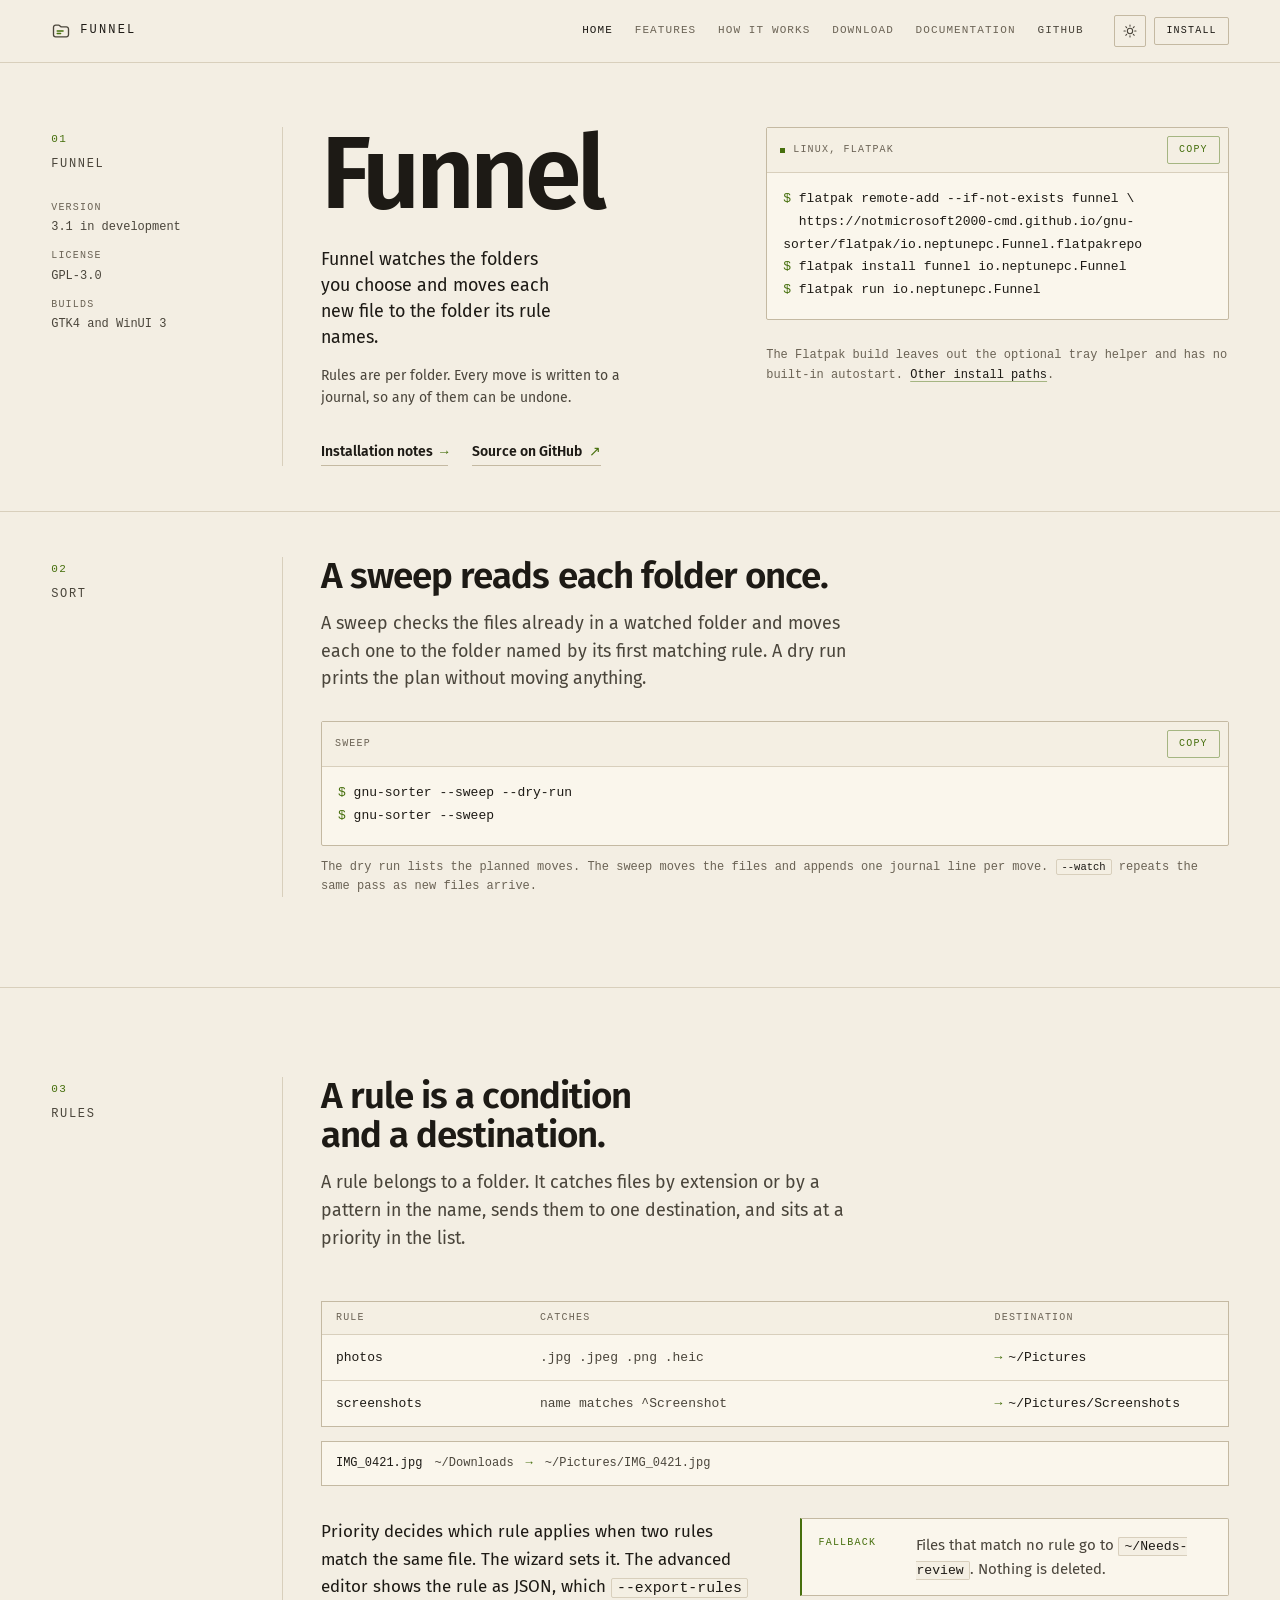
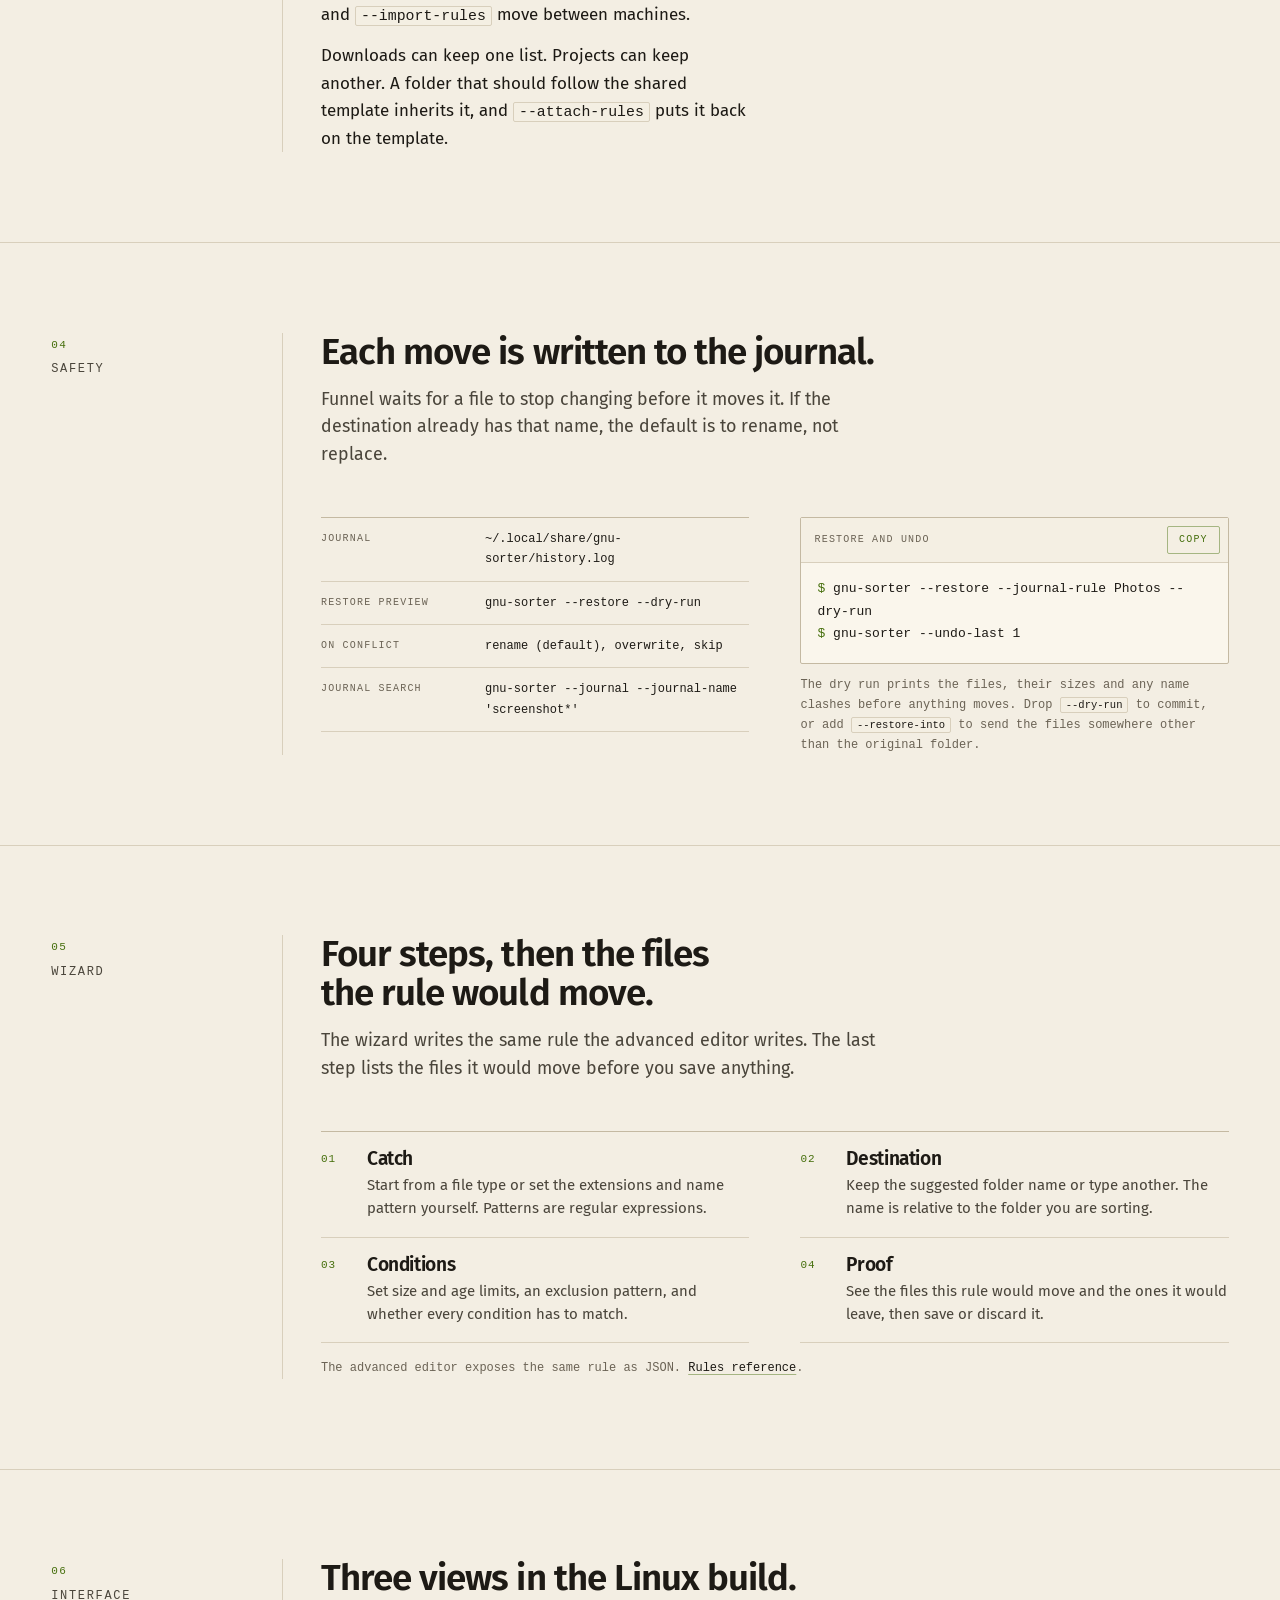
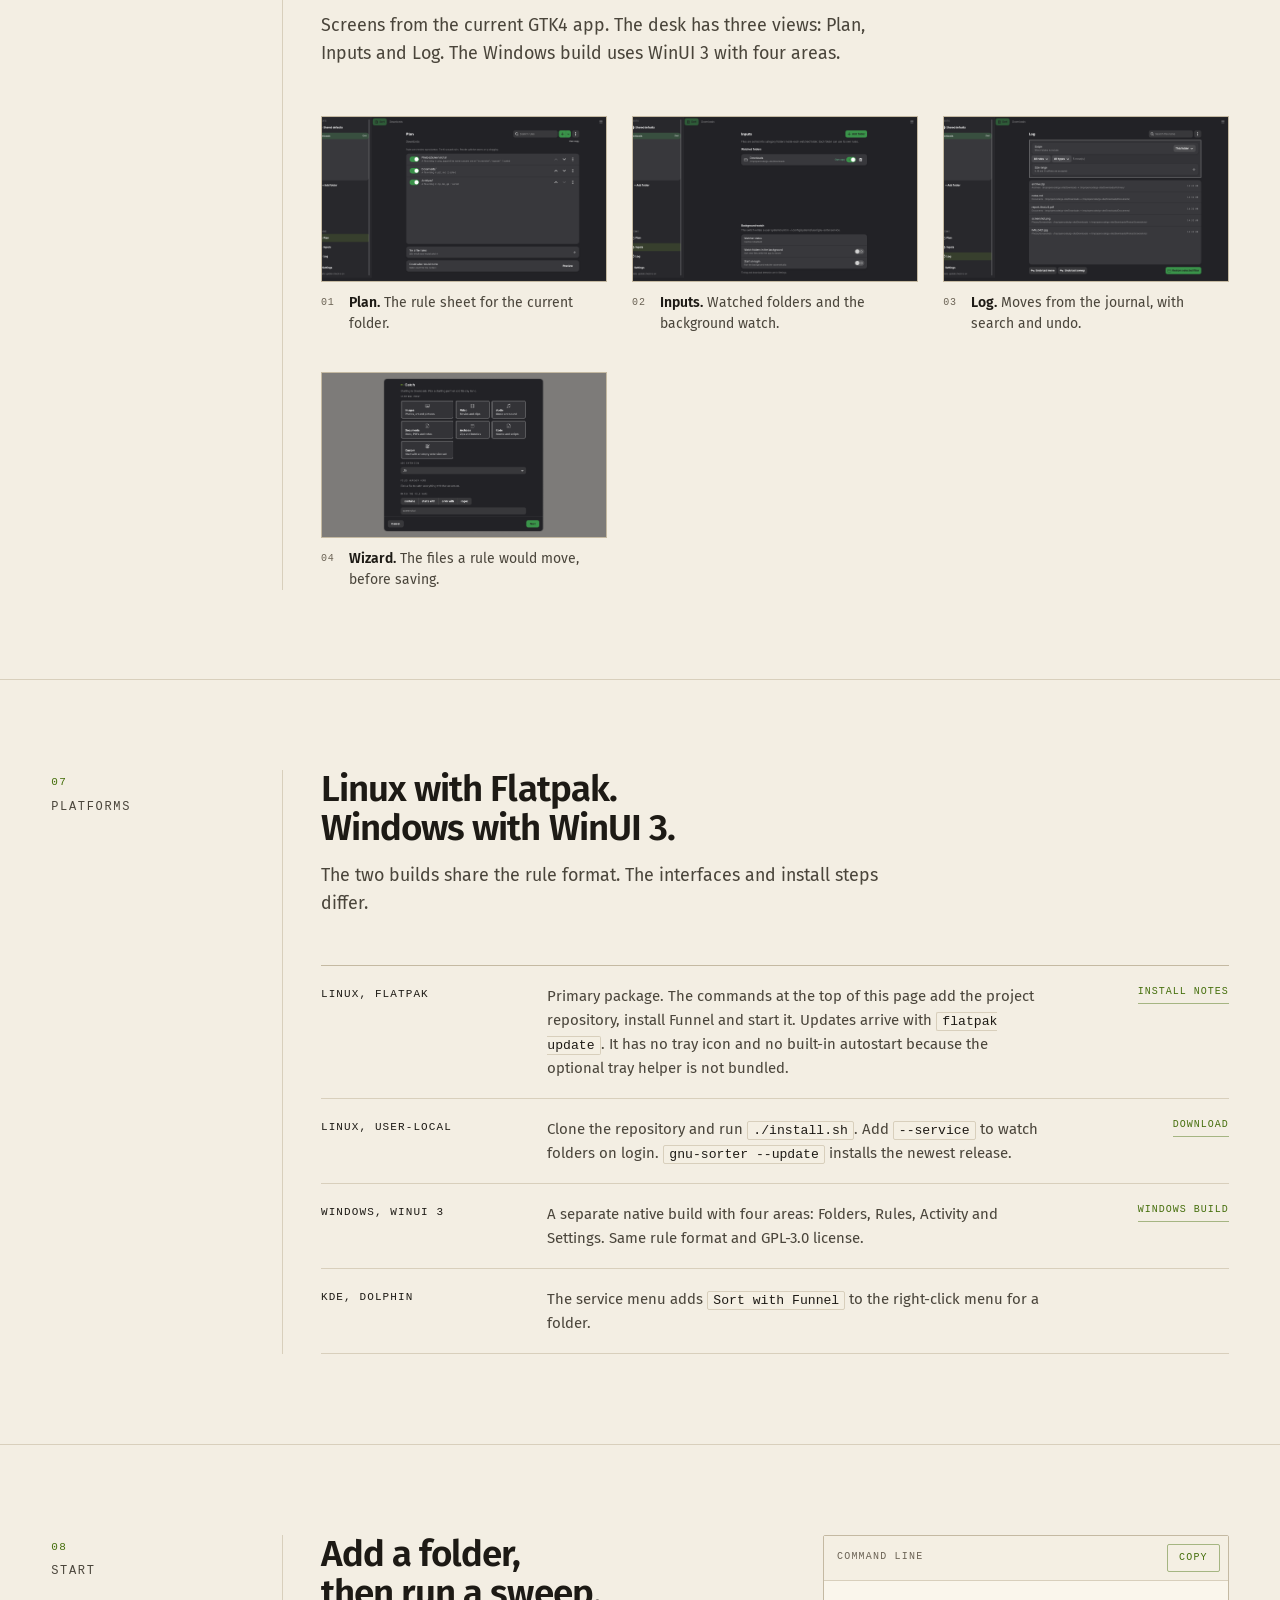
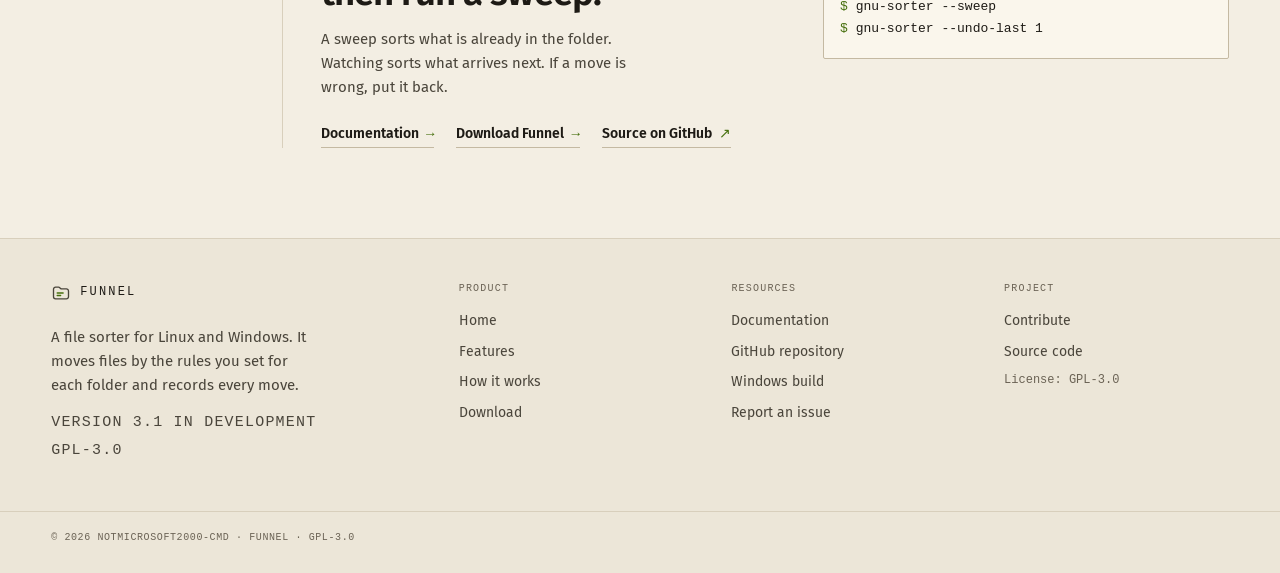
==== commit 13134f44: "docs: humanize site copy, replace stale screens and claims" ====
--- a/docs/index.html
+++ b/docs/index.html
@@ -8,7 +8,7 @@
   <meta name="theme-color" content="#12110f">
   <meta property="og:type" content="website">
   <meta property="og:title" content="Funnel: per-folder file sorting for Linux and Windows">
-  <meta property="og:description" content="Rules per folder, a journal for every move, and a six-step rule wizard. Flatpak and user-local install on Linux, a native WinUI 3 build on Windows.">
+  <meta property="og:description" content="Funnel sorts files by rules set for each folder, records every move, and shows the files a rule would move before saving. Install on Linux with Flatpak or a user-local script. The Windows build is separate.">
   <meta property="og:image" content="https://notmicrosoft2000-cmd.github.io/gnu-sorter/icon.png">
   <meta property="og:url" content="https://notmicrosoft2000-cmd.github.io/gnu-sorter/">
   <link rel="icon" href="favicon.ico">
@@ -94,7 +94,7 @@
           <dl class="rail-meta">
             <div>
               <dt>Version</dt>
-              <dd>3.0 in development</dd>
+              <dd>3.1 in development</dd>
             </div>
             <div>
               <dt>License</dt>
@@ -132,7 +132,7 @@
 <span class="prompt" aria-hidden="true">$</span> flatpak install funnel io.neptunepc.Funnel
 <span class="prompt" aria-hidden="true">$</span> flatpak run io.neptunepc.Funnel</code></pre>
             </div>
-            <p class="fineprint">The Flatpak build has no tray icon and no login autostart; the sandbox does not allow either. <a href="download.html">Other install paths</a>.</p>
+            <p class="fineprint">The Flatpak build leaves out the optional tray helper and has no built-in autostart. <a href="download.html">Other install paths</a>.</p>
           </div>
         </div>
       </div>
@@ -147,50 +147,20 @@
 
         <div class="rail-body">
           <header class="sec-head">
-            <h2 class="sec-title">Six files arrive. Four destinations catch them.</h2>
-            <p class="sec-lede">The demo runs the same extension matching the app runs. In the app, each move is written to the journal as it happens.</p>
-          </header>
-
-          <div class="demo" data-demo aria-hidden="true">
-            <div class="demo-grid">
-              <div class="demo-source">
-                <div class="demo-bar">
-                  <span>~/Downloads</span>
-                  <span class="demo-state">watching</span>
-                </div>
-                <div class="demo-files">
-                  <span class="demo-file" data-target="documents" data-ext="pdf">report_final_v2.pdf</span>
-                  <span class="demo-file" data-target="images" data-ext="jpg">IMG_0421.jpg</span>
-                  <span class="demo-file" data-target="archives" data-ext="zip">archive.zip</span>
-                  <span class="demo-file" data-target="documents" data-ext="md">notes.md</span>
-                  <span class="demo-file" data-target="other" data-ext="exe">setup.exe</span>
-                  <span class="demo-file" data-target="images" data-ext="png">screenshot.png</span>
-                </div>
-              </div>
-
-              <div class="demo-dest">
-                <div class="demo-folder" data-folder="documents">
-                  <span class="demo-folder-name">~/Documents</span>
-                  <span class="demo-folder-stack"></span>
-                </div>
-                <div class="demo-folder" data-folder="images">
-                  <span class="demo-folder-name">~/Pictures</span>
-                  <span class="demo-folder-stack"></span>
-                </div>
-                <div class="demo-folder" data-folder="archives">
-                  <span class="demo-folder-name">~/Archives</span>
-                  <span class="demo-folder-stack"></span>
-                </div>
-                <div class="demo-folder" data-folder="other">
-                  <span class="demo-folder-name">~/Needs-review</span>
-                  <span class="demo-folder-stack"></span>
-                </div>
-              </div>
-            </div>
-          </div>
-
-          <p class="fineprint demo-note">The demo repeats. In the app the same match happens once per file, and the journal keeps the record.</p>
-          <noscript><p class="fineprint">The demo animation needs JavaScript. The screenshots and commands do not.</p></noscript>
+            <h2 class="sec-title">A sweep reads each folder once.</h2>
+            <p class="sec-lede">A sweep checks the files already in a watched folder and moves each one to the folder named by its first matching rule. A dry run prints the plan without moving anything.</p>
+          </header>
+
+          <div class="code">
+            <div class="code-head">
+              <span class="code-label">Sweep</span>
+              <button class="copy-btn" type="button" data-copy="gnu-sorter --sweep --dry-run
+gnu-sorter --sweep" aria-label="Copy the sweep commands">Copy</button>
+            </div>
+            <pre><code><span class="prompt" aria-hidden="true">$</span> gnu-sorter --sweep --dry-run
+<span class="prompt" aria-hidden="true">$</span> gnu-sorter --sweep</code></pre>
+          </div>
+          <p class="fineprint">The dry run lists the planned moves. The sweep moves the files and appends one journal line per move. <code>--watch</code> repeats the same pass as new files arrive.</p>
         </div>
       </div>
     </section>
@@ -256,7 +226,7 @@
 
         <div class="rail-body">
           <header class="sec-head">
-            <h2 class="sec-title">Every move is journaled. Undo is a command.</h2>
+            <h2 class="sec-title">Each move is written to the journal.</h2>
             <p class="sec-lede">Funnel waits for a file to stop changing before it moves it. If the destination already has that name, the default is to rename, not replace.</p>
           </header>
 
@@ -308,7 +278,7 @@
 
         <div class="rail-body">
           <header class="sec-head">
-            <h2 class="sec-title">Six steps, then a preview of your real files.</h2>
+            <h2 class="sec-title">Four steps, then the files the rule would move.</h2>
             <p class="sec-lede">The wizard writes the same rule the advanced editor writes. The last step lists the files it would move before you save anything.</p>
           </header>
 
@@ -316,43 +286,29 @@
             <li class="seq-item">
               <span class="seq-index">01</span>
               <div>
-                <h3 class="seq-title">Choose the folder to tidy</h3>
-                <p class="seq-text">Pick a folder you own, for example <code>~/Downloads</code>.</p>
+                <h3 class="seq-title">Catch</h3>
+                <p class="seq-text">Start from a file type or set the extensions and name pattern yourself. Patterns are regular expressions.</p>
               </div>
             </li>
             <li class="seq-item">
               <span class="seq-index">02</span>
               <div>
-                <h3 class="seq-title">Pick what to catch</h3>
-                <p class="seq-text">Choose extensions, a name pattern, or both. Patterns accept regular expressions.</p>
+                <h3 class="seq-title">Destination</h3>
+                <p class="seq-text">Keep the suggested folder name or type another. The name is relative to the folder you are sorting.</p>
               </div>
             </li>
             <li class="seq-item">
               <span class="seq-index">03</span>
               <div>
-                <h3 class="seq-title">Take the destination</h3>
-                <p class="seq-text">The wizard suggests a folder. Keep it or choose another one.</p>
+                <h3 class="seq-title">Conditions</h3>
+                <p class="seq-text">Set size and age limits, an exclusion pattern, and whether every condition has to match.</p>
               </div>
             </li>
             <li class="seq-item">
               <span class="seq-index">04</span>
               <div>
-                <h3 class="seq-title">Add limits</h3>
-                <p class="seq-text">Set a minimum size or age, and choose the match mode.</p>
-              </div>
-            </li>
-            <li class="seq-item">
-              <span class="seq-index">05</span>
-              <div>
-                <h3 class="seq-title">Set priority and scope</h3>
-                <p class="seq-text">Decide where the rule sits in the list and which folder it applies to.</p>
-              </div>
-            </li>
-            <li class="seq-item">
-              <span class="seq-index">06</span>
-              <div>
-                <h3 class="seq-title">Review the result</h3>
-                <p class="seq-text">Check the files it would move, then save the rule.</p>
+                <h3 class="seq-title">Proof</h3>
+                <p class="seq-text">See the files this rule would move and the ones it would leave, then save or discard it.</p>
               </div>
             </li>
           </ol>
@@ -371,62 +327,26 @@
 
         <div class="rail-body">
           <header class="sec-head">
-            <h2 class="sec-title">The Linux build, screen by screen.</h2>
-            <p class="sec-lede">Screens from the GTK4 app. The Windows build has the same four areas with WinUI 3 controls.</p>
+            <h2 class="sec-title">Three views in the Linux build.</h2>
+            <p class="sec-lede">Screens from the current GTK4 app. The desk has three views: Plan, Inputs and Log. The Windows build uses WinUI 3 with four areas.</p>
           </header>
 
           <div class="gallery">
-            <figure class="shot shot--7">
-              <div class="shot-media"><img src="images/app-folders.png" alt="The Folders page in Funnel, listing watched directories with a rule count next to each." loading="lazy" data-shot></div>
-              <figcaption><span class="shot-no">01</span><span><b>Folders.</b> Directories to watch, with the number of rules on each.</span></figcaption>
-            </figure>
-            <figure class="shot shot--5">
-              <div class="shot-media"><img src="images/app-rules.png" alt="The Rules page showing a folder's rules with extensions and destinations." loading="lazy" data-shot></div>
-              <figcaption><span class="shot-no">02</span><span><b>Rules.</b> A folder's rules in priority order.</span></figcaption>
+            <figure class="shot shot--4">
+              <div class="shot-media"><img src="images/desk-plan.png" alt="The Plan view showing a folder's rules in priority order." loading="lazy" data-shot></div>
+              <figcaption><span class="shot-no">01</span><span><b>Plan.</b> The rule sheet for the current folder.</span></figcaption>
             </figure>
             <figure class="shot shot--4">
-              <div class="shot-media"><img src="images/app-rules-custom.png" alt="The Rules page for a folder that keeps its own rules, with sort counts per rule." loading="lazy" data-shot></div>
-              <figcaption><span class="shot-no">03</span><span><b>Per-folder rules.</b> Sort counts show which rules are doing the work.</span></figcaption>
+              <div class="shot-media"><img src="images/desk-inputs.png" alt="The Inputs view listing watched folders." loading="lazy" data-shot></div>
+              <figcaption><span class="shot-no">02</span><span><b>Inputs.</b> Watched folders and the background watch.</span></figcaption>
             </figure>
             <figure class="shot shot--4">
-              <div class="shot-media"><img src="images/app-advanced-rules.png" alt="The JSON editor showing a rule's raw configuration." loading="lazy" data-shot></div>
-              <figcaption><span class="shot-no">04</span><span><b>Advanced editor.</b> The same rule as JSON.</span></figcaption>
+              <div class="shot-media"><img src="images/desk-log.png" alt="The Log view listing moves from the journal." loading="lazy" data-shot></div>
+              <figcaption><span class="shot-no">03</span><span><b>Log.</b> Moves from the journal, with search and undo.</span></figcaption>
             </figure>
             <figure class="shot shot--4">
-              <div class="shot-media"><img src="images/app-activity.png" alt="The Activity page listing sorted files with their rule and destination." loading="lazy" data-shot></div>
-              <figcaption><span class="shot-no">05</span><span><b>Activity.</b> Every move, searchable.</span></figcaption>
-            </figure>
-            <figure class="shot shot--5">
-              <div class="shot-media"><img src="images/app-settings.png" alt="The Settings page with preset, watch and startup options." loading="lazy" data-shot></div>
-              <figcaption><span class="shot-no">06</span><span><b>Settings.</b> Presets, watching and startup.</span></figcaption>
-            </figure>
-            <figure class="shot shot--7">
-              <div class="shot-media"><img src="images/app-about.png" alt="The About dialog with the Funnel name, version and project links." loading="lazy" data-shot></div>
-              <figcaption><span class="shot-no">07</span><span><b>About.</b> Version and project links.</span></figcaption>
-            </figure>
-            <figure class="shot shot--4">
-              <div class="shot-media"><img src="images/app-wizard-1.png" alt="Rule wizard step 1, choosing the folder to tidy." loading="lazy" data-shot></div>
-              <figcaption><span class="shot-no">08</span><span><b>Wizard 1.</b> Choose the folder to tidy.</span></figcaption>
-            </figure>
-            <figure class="shot shot--4">
-              <div class="shot-media"><img src="images/app-wizard-2.png" alt="Rule wizard step 2, choosing extensions and name patterns to catch." loading="lazy" data-shot></div>
-              <figcaption><span class="shot-no">09</span><span><b>Wizard 2.</b> Pick extensions, a name pattern, or both.</span></figcaption>
-            </figure>
-            <figure class="shot shot--4">
-              <div class="shot-media"><img src="images/app-wizard-3.png" alt="Rule wizard step 3, showing a suggested destination folder." loading="lazy" data-shot></div>
-              <figcaption><span class="shot-no">10</span><span><b>Wizard 3.</b> A suggested destination.</span></figcaption>
-            </figure>
-            <figure class="shot shot--4">
-              <div class="shot-media"><img src="images/app-wizard-4.png" alt="Rule wizard step 4, setting size and age limits and the match mode." loading="lazy" data-shot></div>
-              <figcaption><span class="shot-no">11</span><span><b>Wizard 4.</b> Size, age and match mode.</span></figcaption>
-            </figure>
-            <figure class="shot shot--4">
-              <div class="shot-media"><img src="images/app-wizard-5.png" alt="Rule wizard step 5, setting rule priority and scope." loading="lazy" data-shot></div>
-              <figcaption><span class="shot-no">12</span><span><b>Wizard 5.</b> Priority and scope.</span></figcaption>
-            </figure>
-            <figure class="shot shot--4">
-              <div class="shot-media"><img src="images/app-wizard-6.png" alt="Rule wizard step 6, reviewing the files the rule would move." loading="lazy" data-shot></div>
-              <figcaption><span class="shot-no">13</span><span><b>Wizard 6.</b> A preview of the files it would move.</span></figcaption>
+              <div class="shot-media"><img src="images/desk-wizard.png" alt="The rule wizard showing the files a rule would move." loading="lazy" data-shot></div>
+              <figcaption><span class="shot-no">04</span><span><b>Wizard.</b> The files a rule would move, before saving.</span></figcaption>
             </figure>
           </div>
         </div>
@@ -443,14 +363,14 @@
         <div class="rail-body">
           <header class="sec-head">
             <h2 class="sec-title">Linux with Flatpak. Windows with WinUI 3.</h2>
-            <p class="sec-lede">The two builds share the rule format and the four areas. Installation differs.</p>
+            <p class="sec-lede">The two builds share the rule format. The interfaces and install steps differ.</p>
           </header>
 
           <div class="paths">
             <div class="path">
               <span class="path-name">Linux, Flatpak</span>
               <div class="path-body">
-                <p>Primary package. The commands at the top of this page add the project repository, install Funnel and start it. Updates arrive with <code>flatpak update</code>. The sandbox has no tray icon and no login autostart.</p>
+                <p>Primary package. The commands at the top of this page add the project repository, install Funnel and start it. Updates arrive with <code>flatpak update</code>. It has no tray icon and no built-in autostart because the optional tray helper is not bundled.</p>
               </div>
               <a class="path-link" href="docs.html#install">Install notes</a>
             </div>
@@ -464,7 +384,7 @@
             <div class="path">
               <span class="path-name">Windows, WinUI 3</span>
               <div class="path-body">
-                <p>A separate native build with the same four areas: Folders, Rules, Activity, Settings. Same GPL-3.0 license.</p>
+                <p>A separate native build with four areas: Folders, Rules, Activity and Settings. Same rule format and GPL-3.0 license.</p>
               </div>
               <a class="path-link" href="https://github.com/notmicrosoft2000-cmd/gnu-sorter-windows" target="_blank" rel="noopener">Windows build</a>
             </div>
@@ -526,9 +446,9 @@
           </span>
           <span class="brand-text">Funnel</span>
         </a>
-        <p>A file sorter for Linux and Windows. Rules are per folder, moves are journaled, and undo is one command.</p>
+        <p>A file sorter for Linux and Windows. It moves files by the rules you set for each folder and records every move.</p>
         <p class="footer-meta">
-          <span>Version 3.0 in development</span>
+          <span>Version 3.1 in development</span>
           <span>GPL-3.0</span>
         </p>
       </div>
@@ -559,7 +479,6 @@
 
     <div class="wrap footer-bottom">
       <p>&copy; <span id="year">2026</span> notmicrosoft2000-cmd &middot; Funnel &middot; GPL-3.0</p>
-      <p class="footer-tag">Per-folder rules. Journaled moves.</p>
     </div>
   </footer>
 
--- a/docs/style.css
+++ b/docs/style.css
@@ -668,159 +668,6 @@
 }
 
 .copy-btn:active { transform: translateY(1px); }
-
-/* ---------- Sort demo ---------- */
-.demo {
-  border: 1px solid var(--line-2);
-  background: var(--plate);
-}
-
-.demo-grid {
-  display: grid;
-  grid-template-columns: minmax(0, 0.9fr) minmax(0, 1.1fr);
-}
-
-.demo-source {
-  min-width: 0;
-  display: flex;
-  flex-direction: column;
-  border-right: 1px solid var(--line);
-}
-
-.demo-bar {
-  display: flex;
-  align-items: center;
-  justify-content: space-between;
-  gap: 12px;
-  padding: 9px 14px;
-  border-bottom: 1px solid var(--line);
-  font-family: var(--font-mono);
-  font-size: 0.6875rem;
-  letter-spacing: 0.08em;
-  text-transform: uppercase;
-  color: var(--ink-3);
-}
-
-.demo-state {
-  display: inline-flex;
-  align-items: center;
-  gap: 6px;
-}
-.demo-state::before {
-  content: "";
-  width: 5px;
-  height: 5px;
-  background: var(--accent);
-}
-
-.demo-files {
-  display: flex;
-  flex-direction: column;
-}
-
-.demo-file {
-  display: grid;
-  grid-template-columns: 10px minmax(0, 1fr);
-  gap: 10px;
-  align-items: center;
-  padding: 9px 14px;
-  border-bottom: 1px solid var(--line);
-  font-family: var(--font-mono);
-  font-size: 0.75rem;
-  color: var(--ink-2);
-  transition: color 0.3s ease;
-}
-
-.demo-file:last-child { border-bottom: 0; }
-
-.demo-file::before {
-  content: "";
-  width: 9px;
-  height: 12px;
-  border: 1px solid var(--ink-3);
-  border-radius: 1px;
-  opacity: 0.8;
-}
-
-.demo-file.demo-taken {
-  color: var(--ink-3);
-  text-decoration: line-through;
-  text-decoration-color: var(--line-2);
-}
-
-.demo-file.demo-flying {
-  background: var(--plate-2);
-  border: 1px solid var(--accent);
-  color: var(--ink);
-  box-shadow: 3px 3px 0 var(--line-2);
-  z-index: 60;
-}
-
-.demo-dest {
-  display: grid;
-  grid-template-columns: 1fr 1fr;
-  gap: 1px;
-  background: var(--line);
-  min-width: 0;
-}
-
-.demo-folder {
-  display: flex;
-  flex-direction: column;
-  gap: 10px;
-  min-width: 0;
-  min-height: 112px;
-  padding: 12px 14px;
-  background: var(--plate);
-  transition: background-color 0.3s ease, box-shadow 0.3s ease;
-}
-
-.demo-folder.is-active {
-  background: var(--accent-wash);
-  box-shadow: inset 0 0 0 1px var(--accent-line);
-}
-
-.demo-folder-name {
-  font-family: var(--font-mono);
-  font-size: 0.6875rem;
-  letter-spacing: 0.06em;
-  text-transform: uppercase;
-  color: var(--ink-2);
-}
-
-.demo-folder-stack {
-  display: flex;
-  flex-wrap: wrap;
-  align-content: flex-start;
-  gap: 4px;
-  min-height: 18px;
-}
-
-.demo-chip {
-  padding: 1px 5px;
-  border: 1px solid var(--accent-line);
-  border-radius: 2px;
-  font-family: var(--font-mono);
-  font-size: 0.625rem;
-  line-height: 1.5;
-  color: var(--accent);
-  animation: chip-in 0.22s ease both;
-}
-
-@keyframes chip-in {
-  from { opacity: 0; transform: scale(0.8); }
-  to { opacity: 1; transform: scale(1); }
-}
-
-.demo-note { margin-top: 12px; }
-
-@media (max-width: 760px) {
-  .demo-grid { grid-template-columns: 1fr; }
-  .demo-source {
-    border-right: 0;
-    border-bottom: 1px solid var(--line);
-  }
-}
 
 /* ---------- Worked rule example ---------- */
 .rule-table {
@@ -1558,5 +1405,4 @@
     animation-iteration-count: 1 !important;
     transition-duration: 0.001ms !important;
   }
-  .demo-chip { animation: none !important; }
-}
+}
